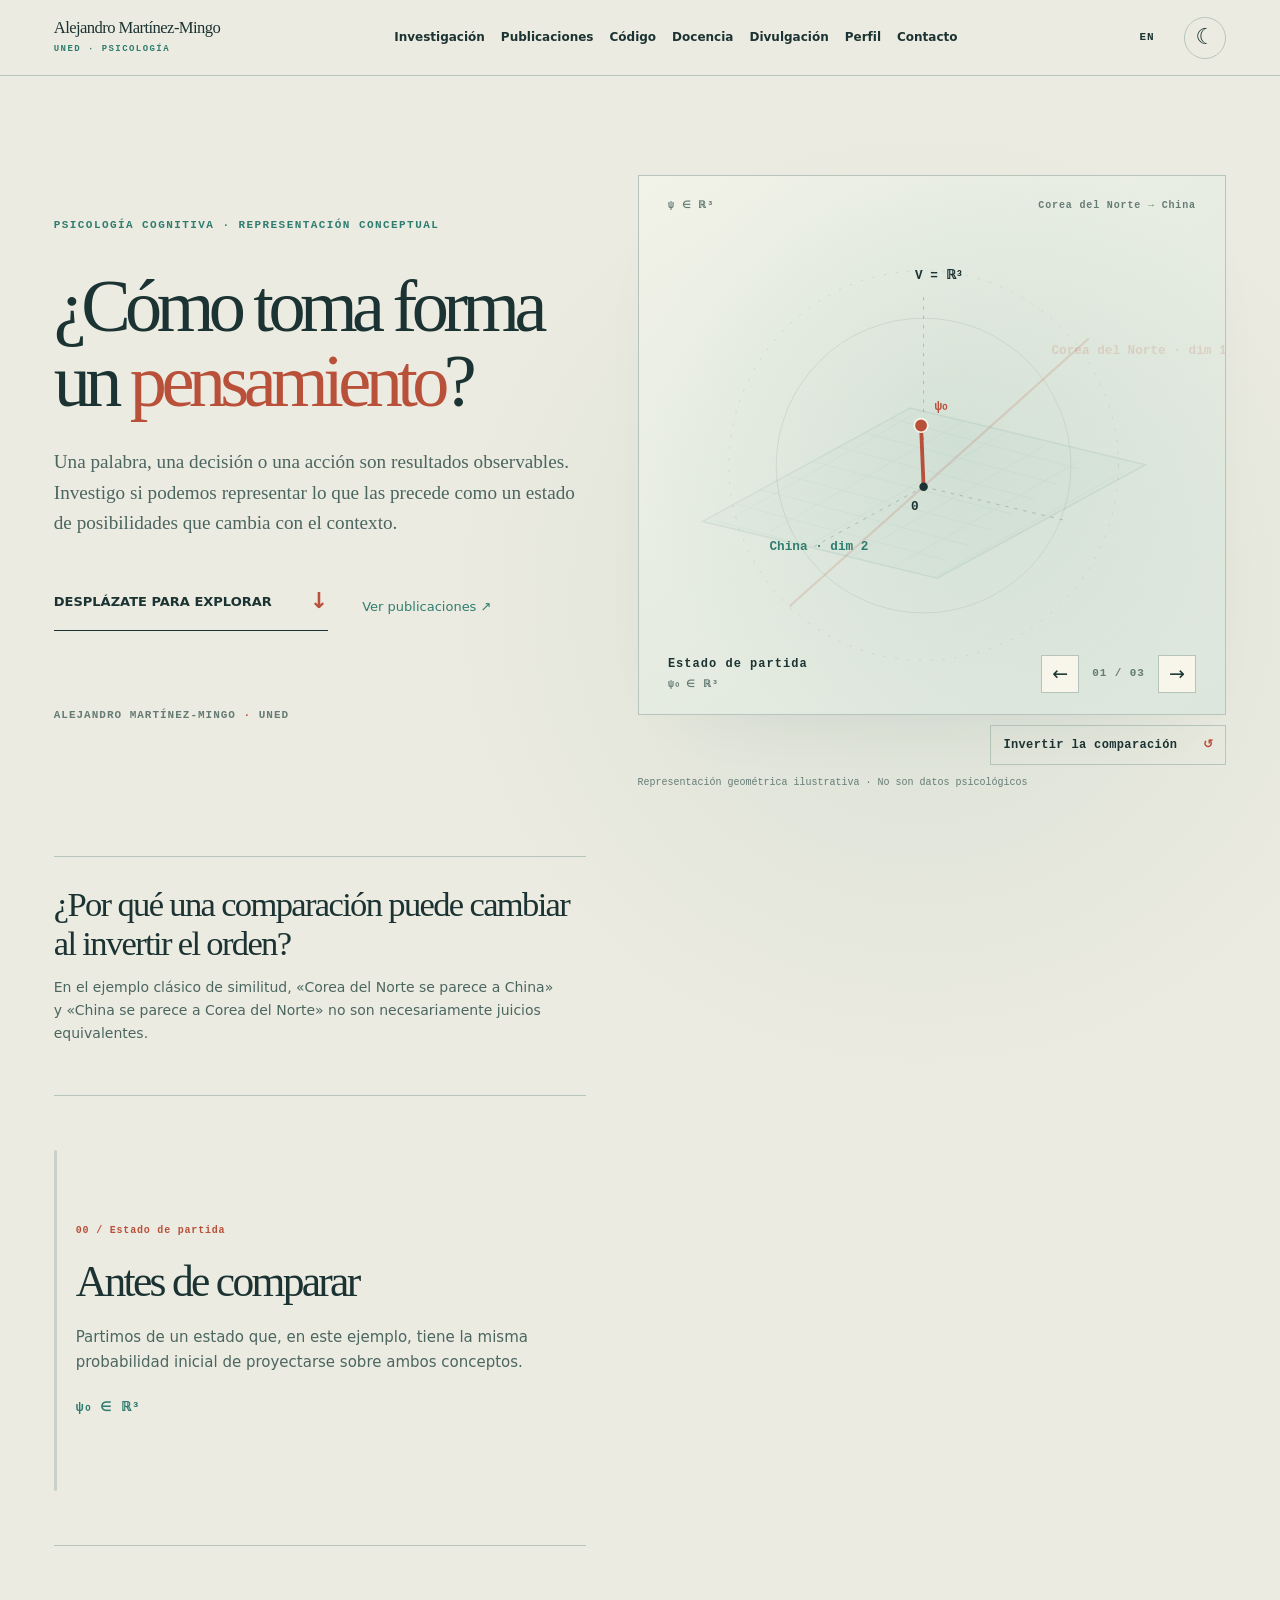
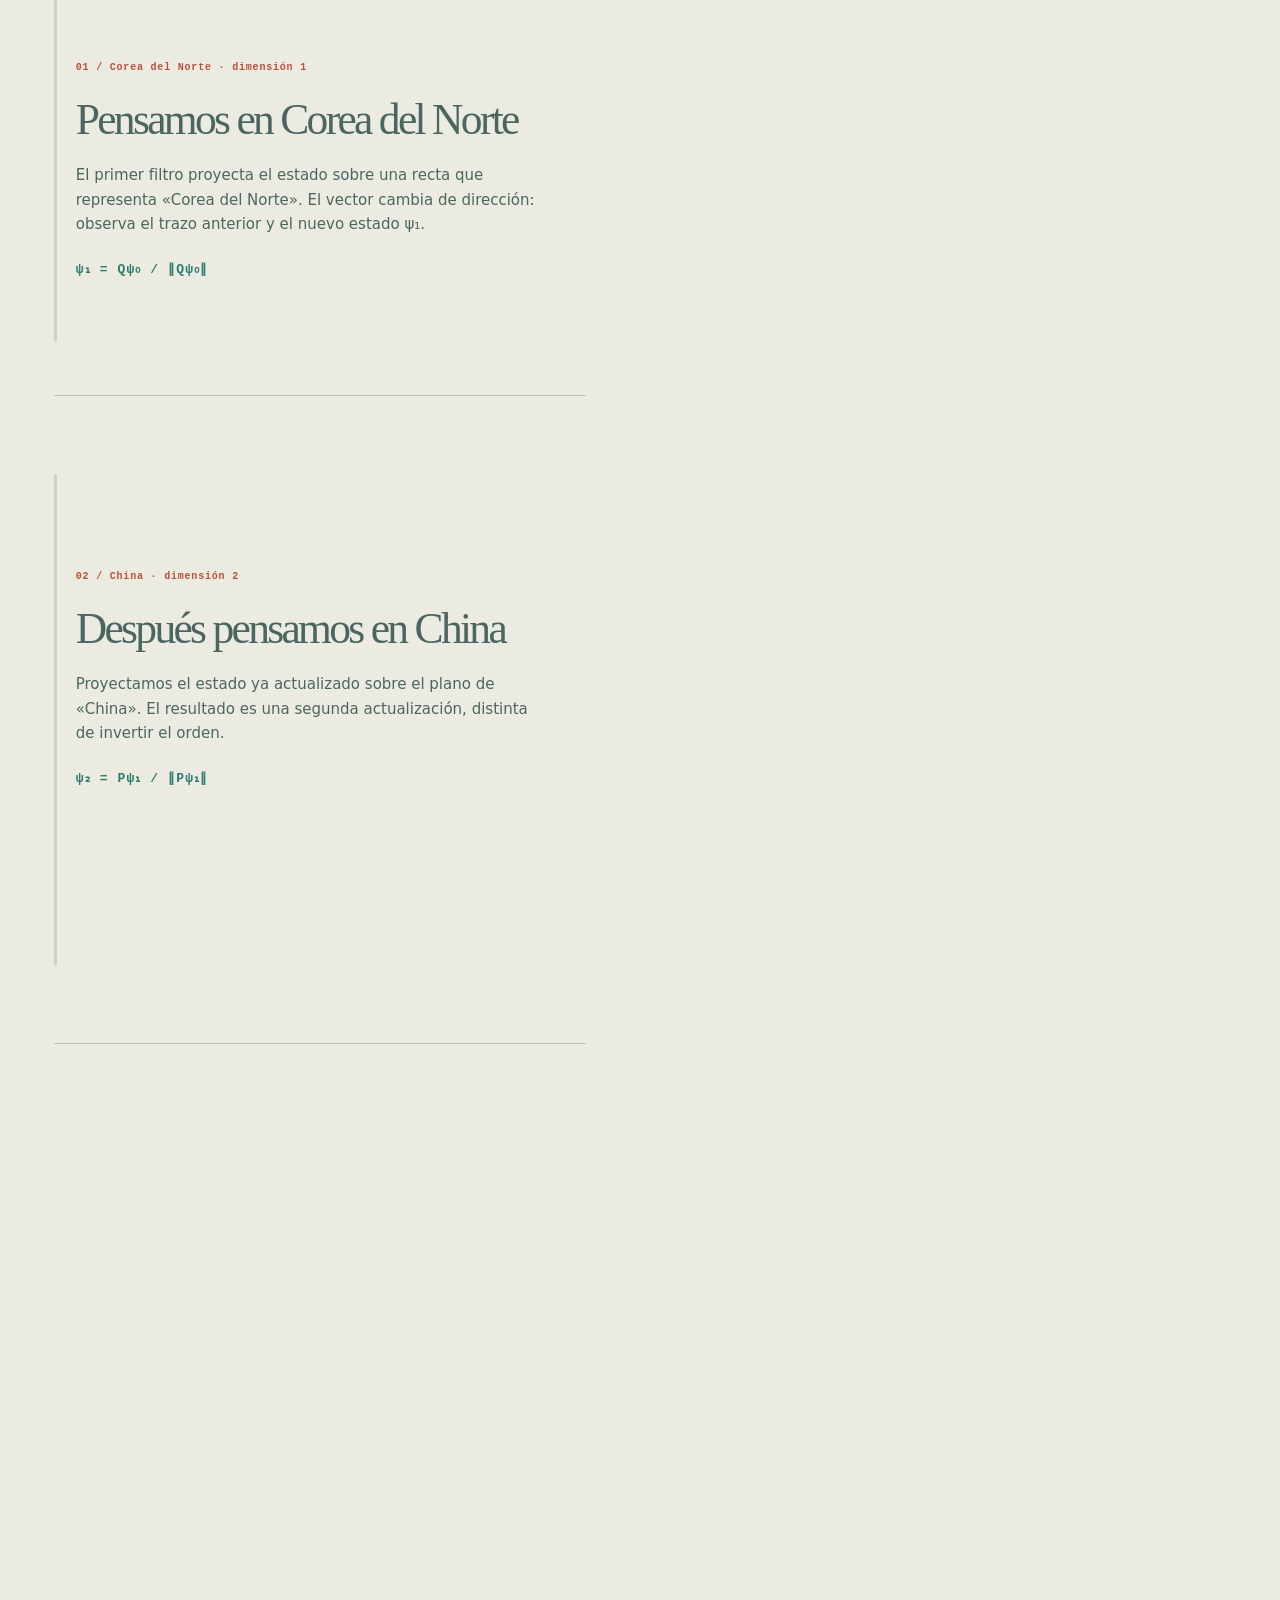
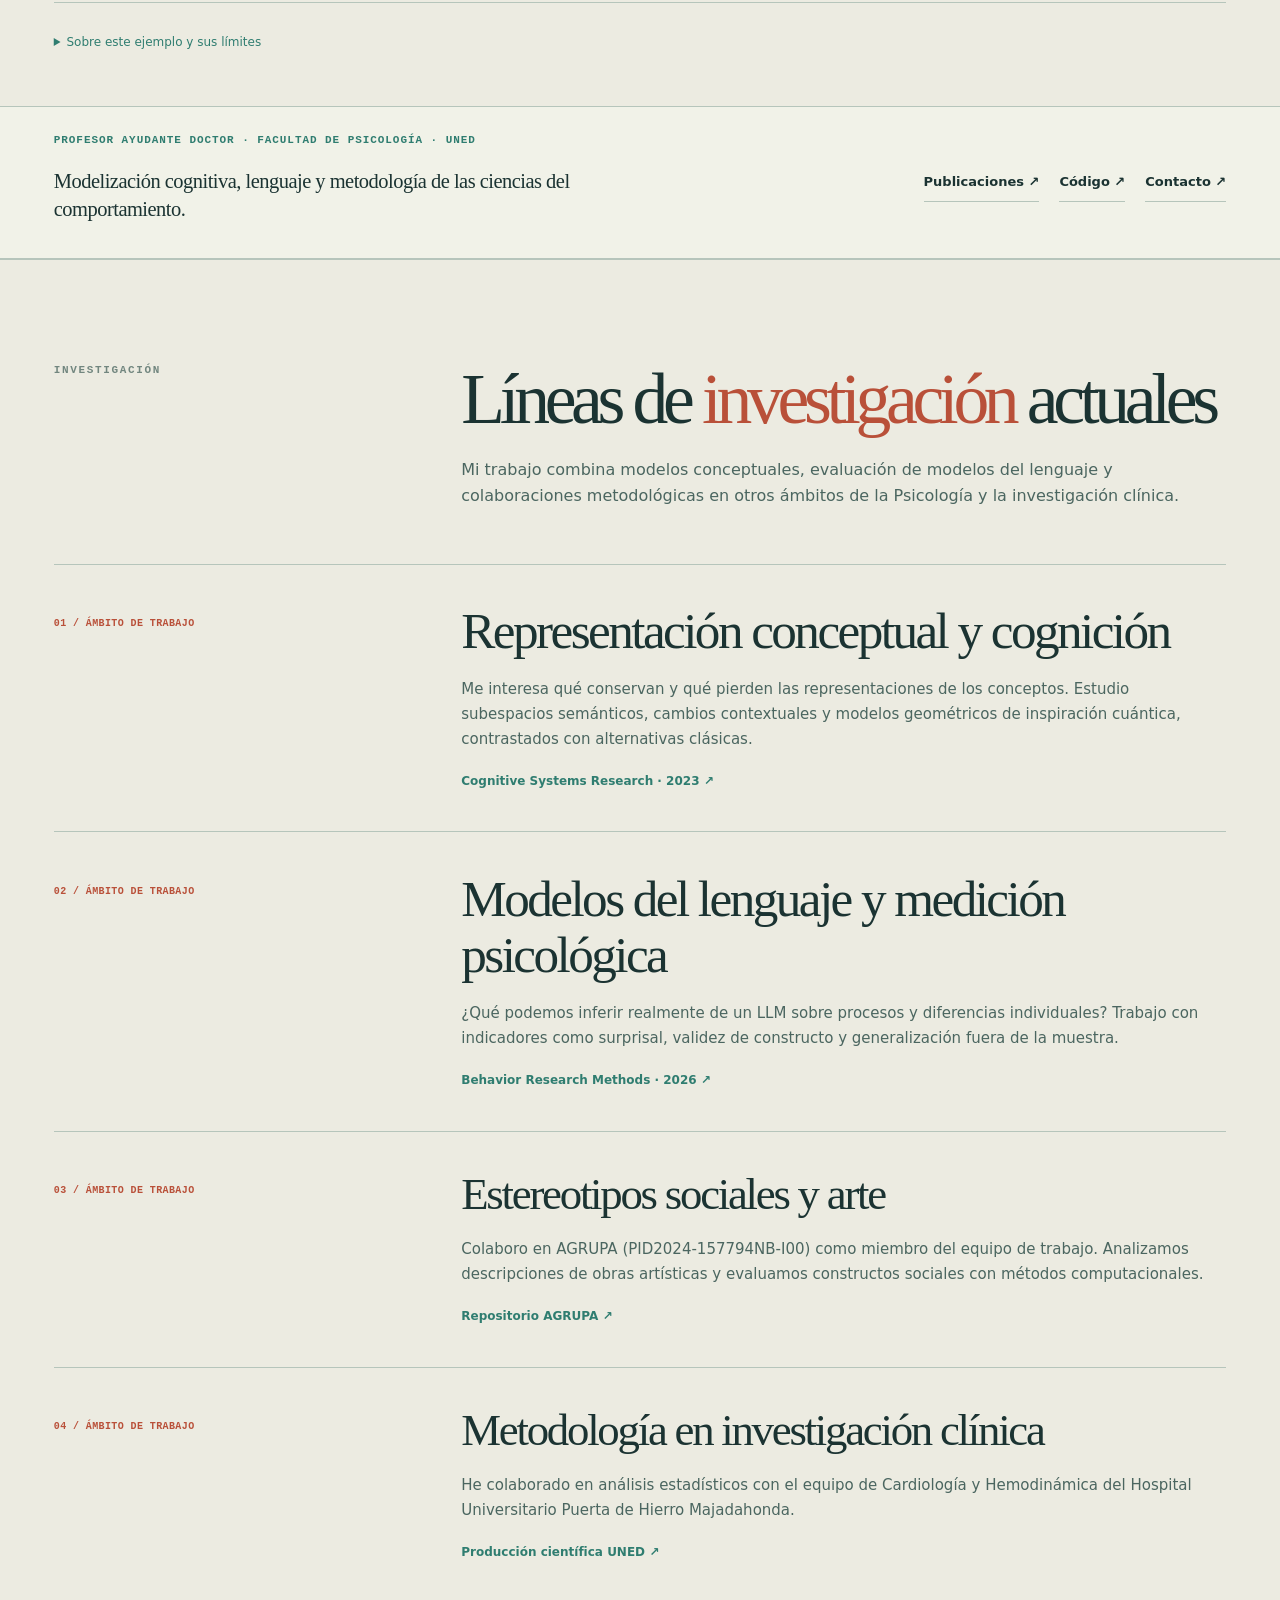
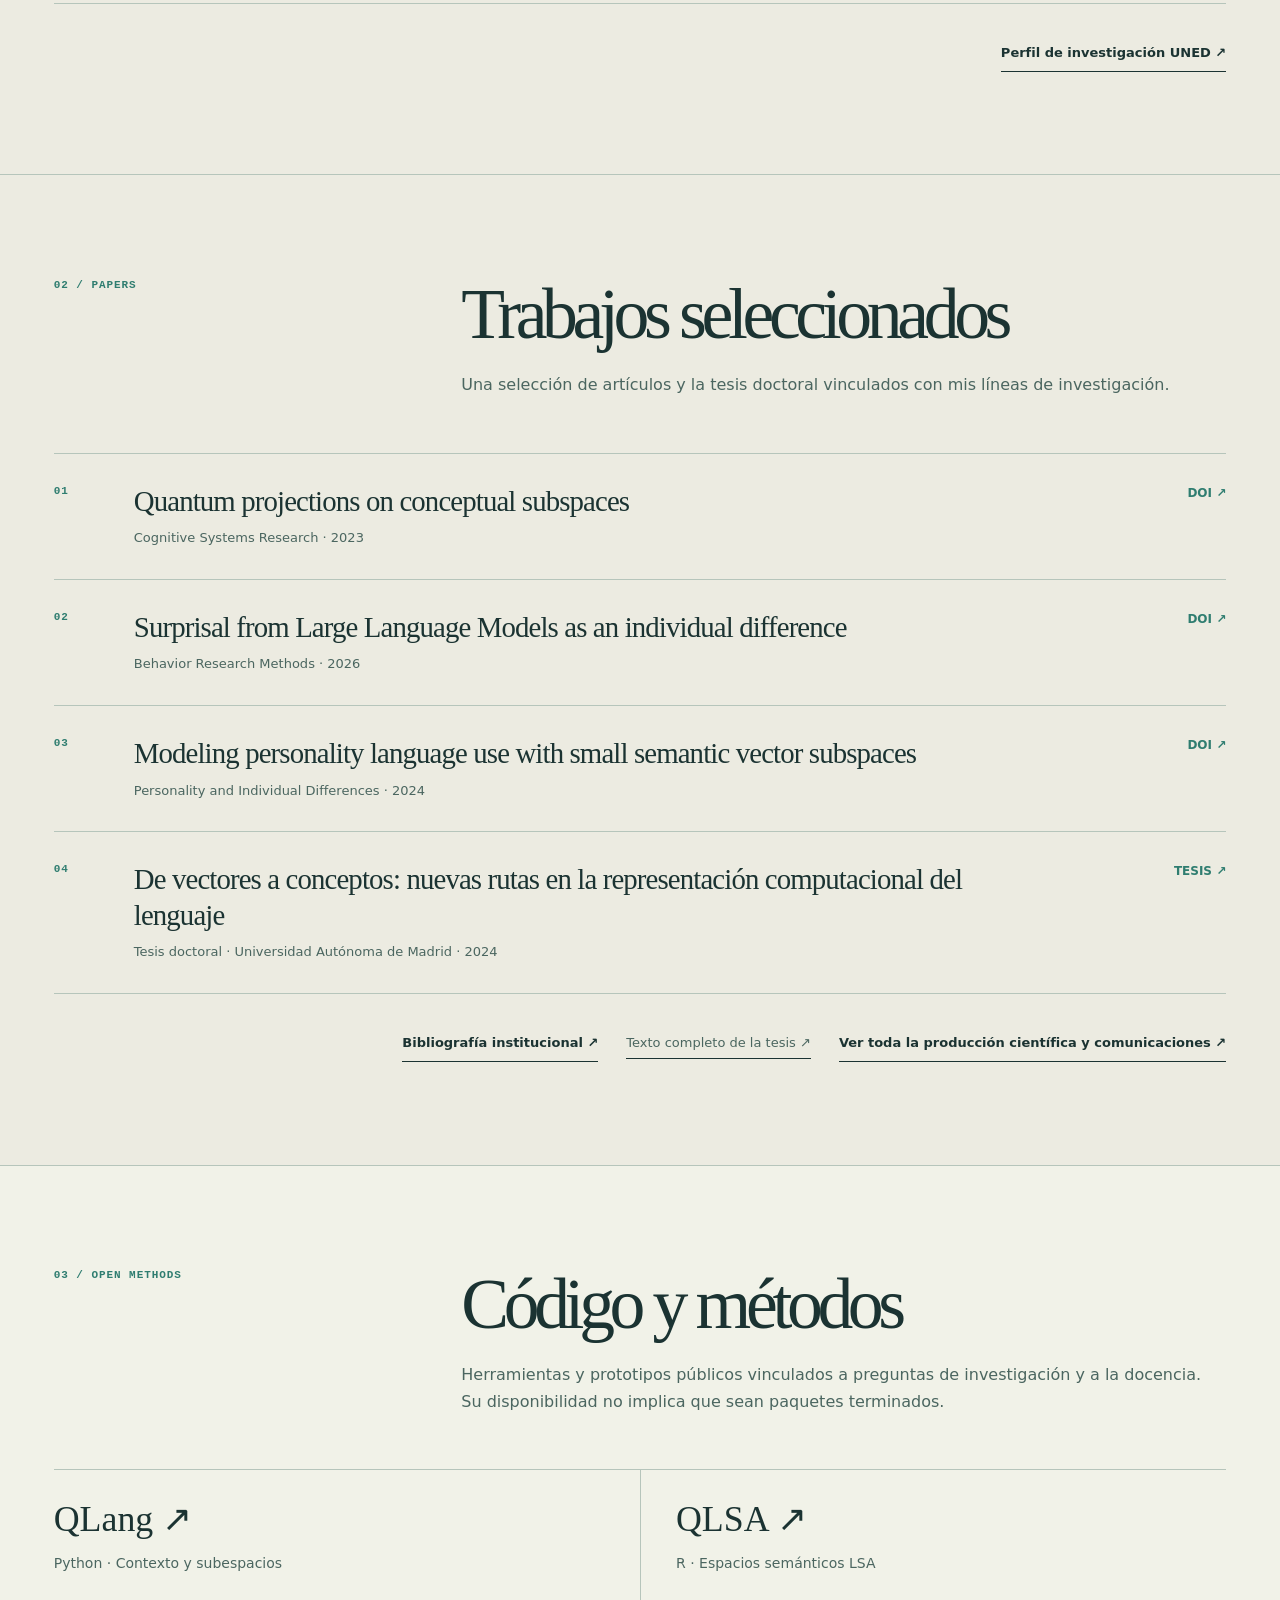
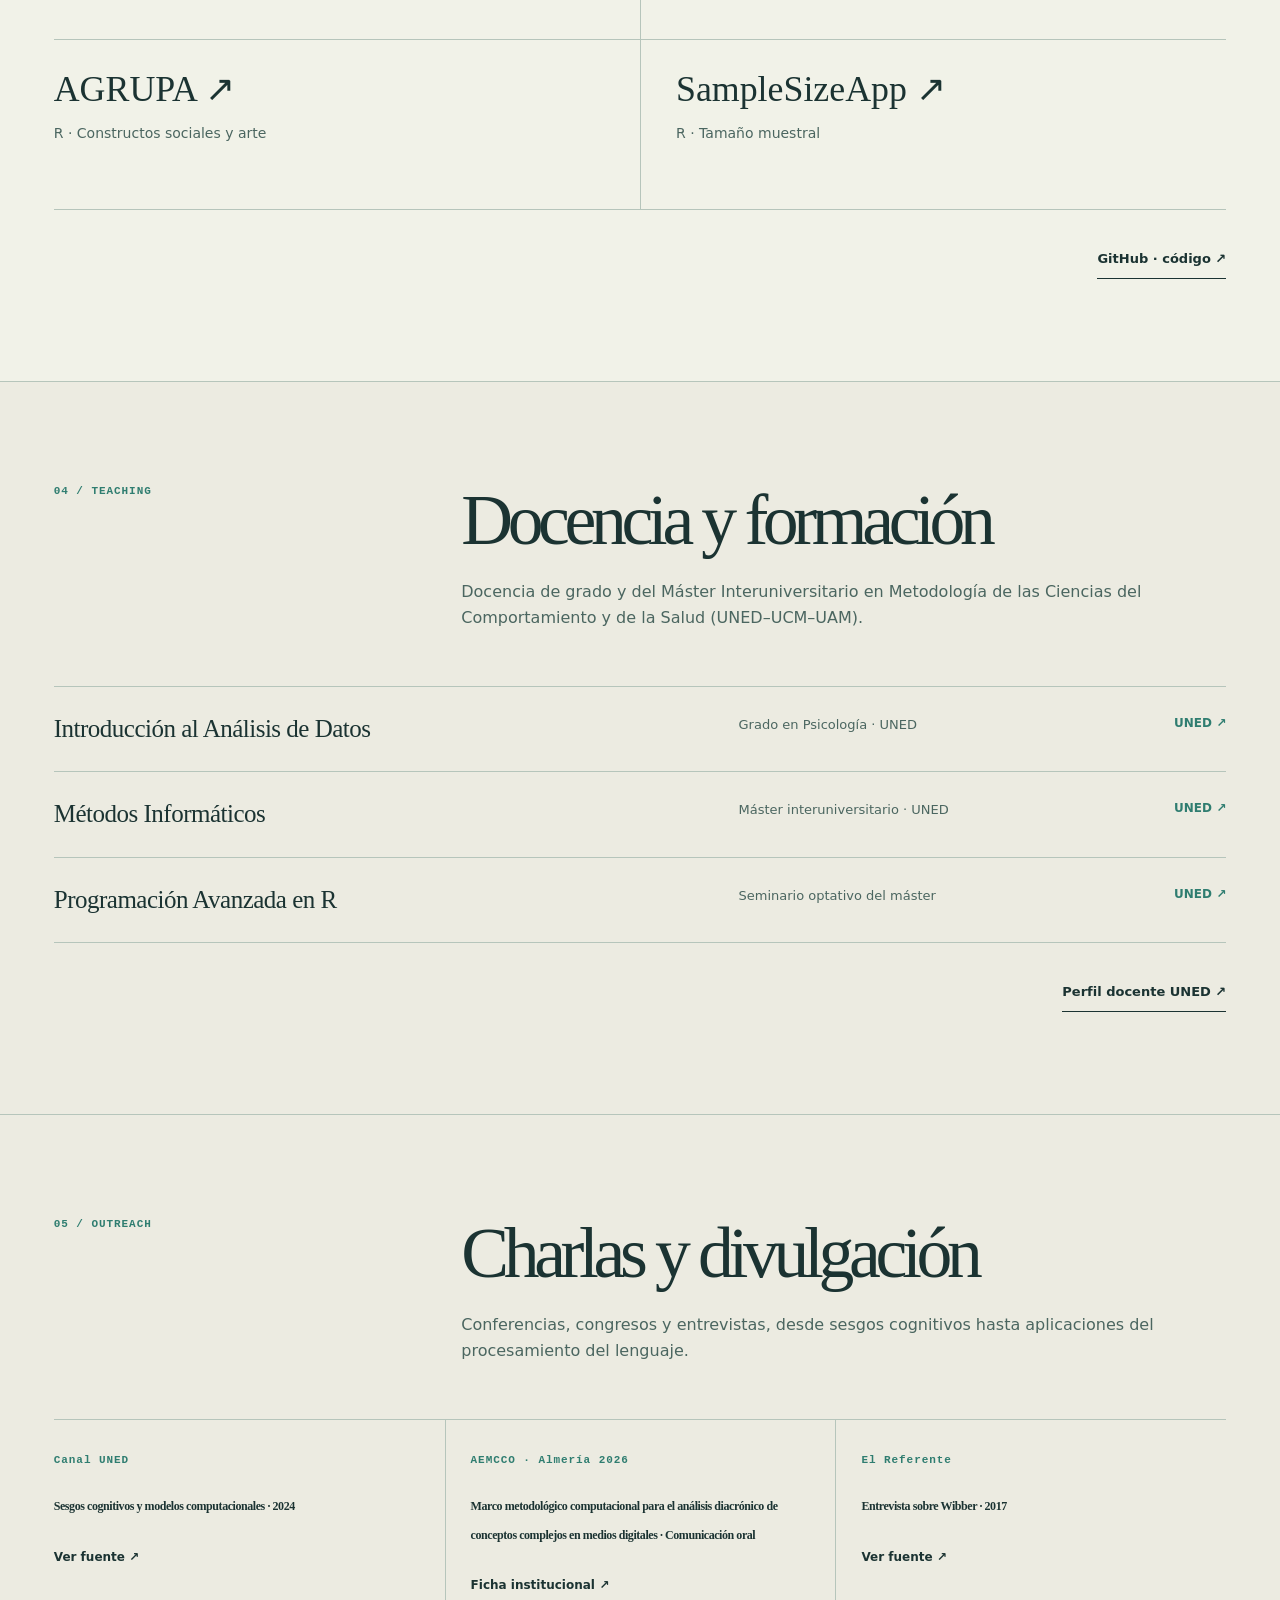
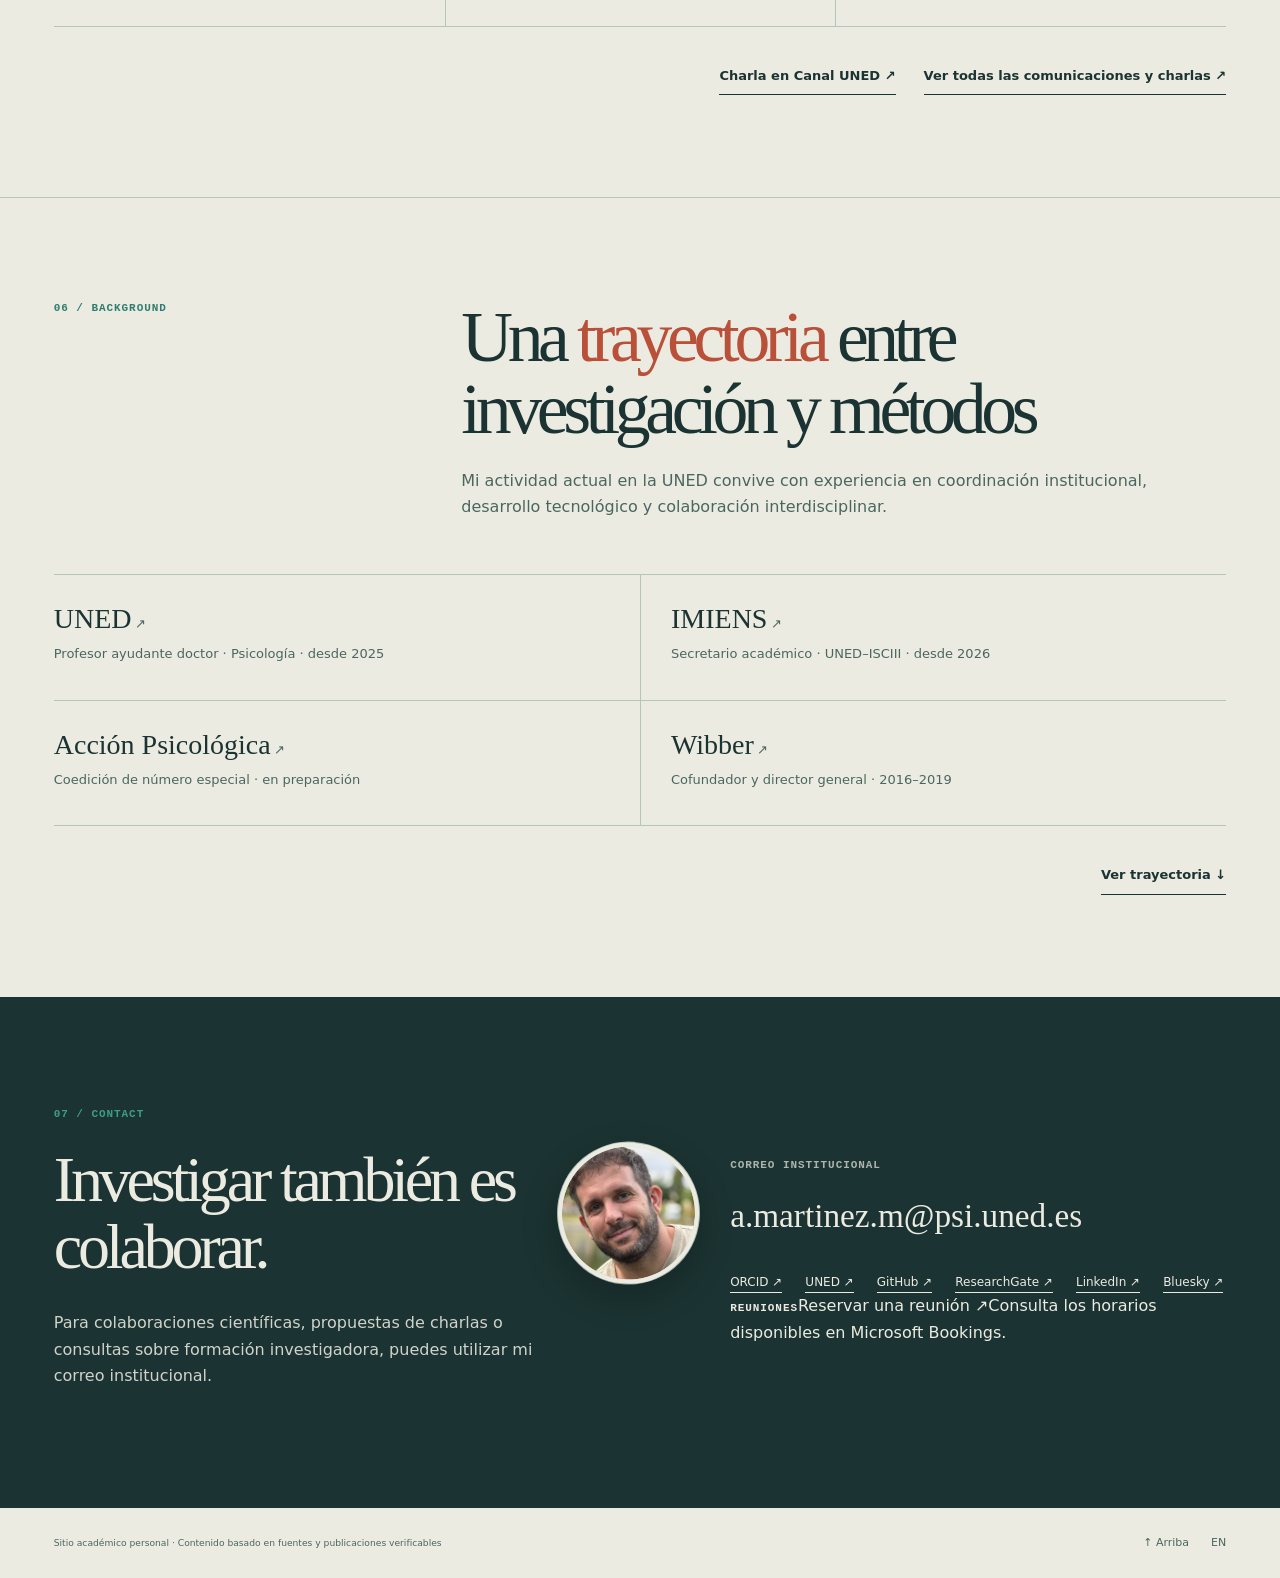
==== index.html @ 907ad49e "Add Microsoft Bookings meeting link to site contact section" ====
<!DOCTYPE html>

<html data-theme="light" lang="es"><head>
<meta charset="utf-8"/><meta content="width=device-width,initial-scale=1" name="viewport"/><meta content="light dark" name="color-scheme"/><meta content="index,follow,max-image-preview:large" name="robots"/><title>Alejandro Martínez-Mingo | Psicología cognitiva, lenguaje e IA | UNED</title><meta content="Investigación en representación conceptual, modelos del lenguaje y metodología psicológica. Publicaciones, código, docencia y divulgación de Alejandro Martínez-Mingo (UNED)." name="description"/><link href="favicon.svg" rel="icon" type="image/svg+xml"/><link href="assets/lab-v5.css?v=8" rel="stylesheet"/><script>try{let a=localStorage.getItem('academic-theme');document.documentElement.dataset.theme=a||((matchMedia('(prefers-color-scheme: dark)').matches)?'dark':'light')}catch(e){}</script><script type="application/ld+json">{"@context":"https://schema.org","@type":"ProfilePage","name":"Alejandro Martínez-Mingo | Psicología cognitiva, lenguaje e IA | UNED","mainEntity":{"@type":"Person","@id":"https://alejandrommingo.github.io/#person","name":"Alejandro Martínez-Mingo","jobTitle":"Profesor Ayudante Doctor","affiliation":{"@type":"CollegeOrUniversity","name":"Universidad Nacional de Educación a Distancia"},"sameAs":["https://orcid.org/0000-0002-5617-1453","https://portalcientifico.uned.es/investigadores/1200696/detalle","https://github.com/alejandrommingo","https://www.researchgate.net/profile/Alejandro-Martinez-Mingo","https://www.linkedin.com/in/alejandro-mart%C3%ADnez-mingo-6bb258b3/","https://bsky.app/profile/amartinezm.bsky.social"],"url":"https://alejandrommingo.github.io/","image":"https://alejandrommingo.github.io/perfil.jpeg"},"@id":"https://alejandrommingo.github.io/#profile","url":"https://alejandrommingo.github.io/","inLanguage":"es"}</script><script>window.LAB_V3={"lang":"es","stages":["Estado de partida","Corea del Norte · dimensión 1","China · dimensión 2"],"forms":["ψ₀ ∈ ℝ³","ψ₁ = Qψ₀ / ‖Qψ₀‖","ψ₂ = Pψ₁ / ‖Pψ₁‖"],"titles":["Antes de comparar","Pensamos en Corea del Norte","Después pensamos en China"],"texts":["Partimos de un estado que, en este ejemplo, tiene la misma probabilidad inicial de proyectarse sobre ambos conceptos.","El primer filtro proyecta el estado sobre una recta que representa «Corea del Norte». El vector cambia de dirección: observa el trazo anterior y el nuevo estado ψ₁.","Proyectamos el estado ya actualizado sobre el plano de «China». El resultado es una segunda actualización, distinta de invertir el orden."],"reverseStages":["Estado de partida","China · dimensión 2","Corea del Norte · dimensión 1"],"reverseForms":["ψ₀ ∈ ℝ³","ψ₁ = Pψ₀ / ‖Pψ₀‖","ψ₂ = Qψ₁ / ‖Qψ₁‖"],"reverseTitles":["Antes de comparar","Pensamos en China","Después pensamos en Corea del Norte"],"reverseTexts":["Partimos del mismo estado inicial. Ahora invertimos los términos de la comparación.","Primero consideramos «China». El estado se actualiza mediante una proyección sobre el plano de dimensión dos.","La segunda proyección selecciona la recta de «Corea del Norte». El estado final y el peso matemático de esta secuencia difieren del orden anterior."],"comparisonQP":"Corea del Norte → China","comparisonPQ":"China → Corea del Norte","buttonQP":"Invertir la comparación","buttonPQ":"Volver al primer orden","end":"Fin de la comparación"};</script><script defer="" src="assets/lab-v5.js?v=10"></script><link rel="canonical" href="https://alejandrommingo.github.io/"/><link rel="alternate" hreflang="es" href="https://alejandrommingo.github.io/"/><link rel="alternate" hreflang="en" href="https://alejandrommingo.github.io/en/"/><link rel="alternate" hreflang="x-default" href="https://alejandrommingo.github.io/"/><meta property="og:type" content="profile"/><meta property="og:site_name" content="Alejandro Martínez-Mingo"/><meta property="og:title" content="Alejandro Martínez-Mingo | Psicología cognitiva, lenguaje e IA | UNED"/><meta property="og:description" content="Investigación en representación conceptual, modelos del lenguaje y metodología psicológica. Publicaciones, código, docencia y divulgación de Alejandro Martínez-Mingo (UNED)."/><meta property="og:url" content="https://alejandrommingo.github.io/"/><meta property="og:locale" content="es_ES"/><meta property="og:image" content="https://alejandrommingo.github.io/assets/social-preview-full-geometry.png"/><meta property="og:image:secure_url" content="https://alejandrommingo.github.io/assets/social-preview-full-geometry.png"/><meta property="og:image:type" content="image/png"/><meta property="og:image:width" content="1200"/><meta property="og:image:height" content="630"/><meta property="og:image:alt" content="Alejandro Martínez-Mingo: geometría y representación conceptual"/><meta name="twitter:card" content="summary_large_image"/><meta name="twitter:title" content="Alejandro Martínez-Mingo | Psicología cognitiva, lenguaje e IA | UNED"/><meta name="twitter:description" content="Investigación en representación conceptual, modelos del lenguaje y metodología psicológica. Publicaciones, código, docencia y divulgación de Alejandro Martínez-Mingo (UNED)."/><meta name="twitter:image" content="https://alejandrommingo.github.io/assets/social-preview-full-geometry.png"/><link href="assets/phase-guide.css?v=4" rel="stylesheet"/></head>
<body><a class="skip-link" href="#research">Ir directamente al contenido</a><div aria-hidden="true" class="reading-progress"></div>
<header class="site-header"><div class="wide head-content"><a class="brand" href="#top"><span class="brand-name">Alejandro Martínez-Mingo</span><small class="mono">UNED · PSICOLOGÍA</small></a><nav aria-label="Navegación principal" class="desktop-nav"><a href="#research">Investigación</a><a href="#publications">Publicaciones</a><a href="#code">Código</a><a href="#teaching">Docencia</a><a href="#outreach">Divulgación</a><a href="#about">Perfil</a><a href="#contact">Contacto</a></nav><details class="mobile-nav"><summary aria-label="Abrir menú"><span aria-hidden="true">☰</span></summary><nav><a href="#research">Investigación</a><a href="#publications">Publicaciones</a><a href="#code">Código</a><a href="#teaching">Docencia</a><a href="#outreach">Divulgación</a><a href="#about">Perfil</a><a href="#contact">Contacto</a></nav></details><a class="lang-toggle mono" href="en/" hreflang="en">EN</a><button aria-label="Cambiar apariencia" class="theme-toggle" id="theme-switch" title="Cambiar apariencia" type="button">◐</button></div></header>
<main id="top">
<section class="experiment" id="experiment"><div class="wide">
<div class="lab-columns"><div class="lab-visual"><div class="diagram-shell"><div class="diagram-top mono"><span>ψ ∈ ℝ³</span><span id="order-indicator">Corea del Norte → China</span></div><svg aria-labelledby="svg-title svg-description" class="svg-stage" id="experiment-svg" role="img" viewbox="0 0 640 540" xmlns="http://www.w3.org/2000/svg">
<title id="svg-title">Comparación conceptual secuencial mediante subespacios incompatibles</title><desc id="svg-description">Ilustración conceptual: Corea del Norte se representa como recta y China como plano. Cada selección actualiza el estado y se puede invertir el orden.</desc>
<defs><clippath id="plane-clip"><polygon points="294,242 572,309 326,443 49,376"></polygon></clippath></defs>
<g id="drawing-core"><circle class="ring" cx="310" cy="310" r="230" stroke-dasharray="3 11"></circle><circle class="ring" cx="310" cy="310" r="174"></circle>
<g id="plane-assembly"><polygon class="plane-shape" points="294,242 572,309 326,443 49,376"></polygon><g class="lattice" clip-path="url(#plane-clip)"><path d="M64 375L310 441 M90 356L337 422 M116 338L363 404 M142 320L390 386 M168 302L416 368 M194 284L442 350 M220 266L468 332 M244 247L494 314"></path><path d="M85 371L317 239 M130 387L362 255 M175 404L407 271 M220 420L452 287 M265 435L497 303 M310 449L543 319"></path></g></g>
<path class="axis" d="M310 335 L478 375 M310 335L178 407 M310 335V105"></path>
<line class="line-subspace" id="line-subspace" x1="152" x2="505" y1="476" y2="160"></line>
<line class="initial-ghost" id="initial-ghost" x1="310" x2="335" y1="335" y2="263"></line>
<path class="state-history" d="" id="state-history"></path><circle class="previous-dot" cx="310" cy="335" id="previous-dot" r="5"></circle><line class="active-vector" id="state-arrow" x1="310" x2="335" y1="335" y2="263"></line>
<line class="drop" id="drop-line" x1="335" x2="335" y1="263" y2="263"></line>
<circle class="origin" cx="310" cy="335" r="5"></circle><circle class="endpoint" cx="335" cy="263" id="state-dot" r="8"></circle>
<circle class="proj-dot" cx="335" cy="263" id="projection-dot" opacity="0" r="6"></circle>
<circle class="impact-ring" cx="426" cy="363" id="impact-ring" r="2"></circle>

</g><g id="fragments"><path class="shard" d="M0 0L1 1" data-index="0"></path><path class="shard" d="M0 0L1 1" data-index="1"></path><path class="shard" d="M0 0L1 1" data-index="2"></path><path class="shard" d="M0 0L1 1" data-index="3"></path><path class="shard" d="M0 0L1 1" data-index="4"></path><path class="shard" d="M0 0L1 1" data-index="5"></path><path class="shard" d="M0 0L1 1" data-index="6"></path><path class="shard" d="M0 0L1 1" data-index="7"></path><path class="shard" d="M0 0L1 1" data-index="8"></path><path class="shard" d="M0 0L1 1" data-index="9"></path><path class="shard" d="M0 0L1 1" data-index="10"></path><path class="shard" d="M0 0L1 1" data-index="11"></path><path class="shard" d="M0 0L1 1" data-index="12"></path><path class="shard" d="M0 0L1 1" data-index="13"></path><path class="shard" d="M0 0L1 1" data-index="14"></path><path class="shard" d="M0 0L1 1" data-index="15"></path><path class="shard" d="M0 0L1 1" data-index="16"></path><path class="shard" d="M0 0L1 1" data-index="17"></path><path class="shard" d="M0 0L1 1" data-index="18"></path><path class="shard" d="M0 0L1 1" data-index="19"></path><path class="shard" d="M0 0L1 1" data-index="20"></path><path class="shard" d="M0 0L1 1" data-index="21"></path><path class="shard" d="M0 0L1 1" data-index="22"></path><path class="shard" d="M0 0L1 1" data-index="23"></path><path class="shard" d="M0 0L1 1" data-index="24"></path><path class="shard" d="M0 0L1 1" data-index="25"></path><path class="shard" d="M0 0L1 1" data-index="26"></path><path class="shard" d="M0 0L1 1" data-index="27"></path><path class="shard" d="M0 0L1 1" data-index="28"></path><path class="shard" d="M0 0L1 1" data-index="29"></path><path class="shard" d="M0 0L1 1" data-index="30"></path><path class="shard" d="M0 0L1 1" data-index="31"></path><path class="shard" d="M0 0L1 1" data-index="32"></path><path class="shard" d="M0 0L1 1" data-index="33"></path><path class="shard" d="M0 0L1 1" data-index="34"></path><path class="shard" d="M0 0L1 1" data-index="35"></path><path class="shard" d="M0 0L1 1" data-index="36"></path><path class="shard" d="M0 0L1 1" data-index="37"></path><path class="shard" d="M0 0L1 1" data-index="38"></path><path class="shard" d="M0 0L1 1" data-index="39"></path><path class="shard" d="M0 0L1 1" data-index="40"></path><path class="shard" d="M0 0L1 1" data-index="41"></path><path class="shard" d="M0 0L1 1" data-index="42"></path><path class="shard" d="M0 0L1 1" data-index="43"></path><path class="shard" d="M0 0L1 1" data-index="44"></path><path class="shard" d="M0 0L1 1" data-index="45"></path><path class="shard" d="M0 0L1 1" data-index="46"></path><path class="shard" d="M0 0L1 1" data-index="47"></path><path class="shard" d="M0 0L1 1" data-index="48"></path><path class="shard" d="M0 0L1 1" data-index="49"></path><path class="shard" d="M0 0L1 1" data-index="50"></path><path class="shard" d="M0 0L1 1" data-index="51"></path><path class="shard" d="M0 0L1 1" data-index="52"></path><path class="shard" d="M0 0L1 1" data-index="53"></path><path class="shard" d="M0 0L1 1" data-index="54"></path><path class="shard" d="M0 0L1 1" data-index="55"></path><path class="shard" d="M0 0L1 1" data-index="56"></path><path class="shard" d="M0 0L1 1" data-index="57"></path><path class="shard" d="M0 0L1 1" data-index="58"></path><path class="shard" d="M0 0L1 1" data-index="59"></path><path class="shard" d="M0 0L1 1" data-index="60"></path><path class="shard" d="M0 0L1 1" data-index="61"></path><path class="shard" d="M0 0L1 1" data-index="62"></path><path class="shard" d="M0 0L1 1" data-index="63"></path><path class="shard" d="M0 0L1 1" data-index="64"></path><path class="shard" d="M0 0L1 1" data-index="65"></path><path class="shard" d="M0 0L1 1" data-index="66"></path><path class="shard" d="M0 0L1 1" data-index="67"></path><path class="shard" d="M0 0L1 1" data-index="68"></path><path class="shard" d="M0 0L1 1" data-index="69"></path><path class="shard" d="M0 0L1 1" data-index="70"></path><path class="shard" d="M0 0L1 1" data-index="71"></path><path class="shard" d="M0 0L1 1" data-index="72"></path><path class="shard" d="M0 0L1 1" data-index="73"></path><path class="shard" d="M0 0L1 1" data-index="74"></path><path class="shard" d="M0 0L1 1" data-index="75"></path><path class="shard" d="M0 0L1 1" data-index="76"></path><path class="shard" d="M0 0L1 1" data-index="77"></path><path class="shard" d="M0 0L1 1" data-index="78"></path><path class="shard" d="M0 0L1 1" data-index="79"></path><path class="shard" d="M0 0L1 1" data-index="80"></path><path class="shard" d="M0 0L1 1" data-index="81"></path><path class="shard" d="M0 0L1 1" data-index="82"></path><path class="shard" d="M0 0L1 1" data-index="83"></path><path class="shard" d="M0 0L1 1" data-index="84"></path><path class="shard" d="M0 0L1 1" data-index="85"></path><path class="shard" d="M0 0L1 1" data-index="86"></path><path class="shard" d="M0 0L1 1" data-index="87"></path><path class="shard" d="M0 0L1 1" data-index="88"></path><path class="shard" d="M0 0L1 1" data-index="89"></path><path class="shard" d="M0 0L1 1" data-index="90"></path><path class="shard" d="M0 0L1 1" data-index="91"></path><path class="shard" d="M0 0L1 1" data-index="92"></path><path class="shard" d="M0 0L1 1" data-index="93"></path><path class="shard" d="M0 0L1 1" data-index="94"></path><path class="shard" d="M0 0L1 1" data-index="95"></path><path class="shard" d="M0 0L1 1" data-index="96"></path><path class="shard" d="M0 0L1 1" data-index="97"></path><path class="shard" d="M0 0L1 1" data-index="98"></path><path class="shard" d="M0 0L1 1" data-index="99"></path><path class="shard" d="M0 0L1 1" data-index="100"></path><path class="shard" d="M0 0L1 1" data-index="101"></path><path class="shard" d="M0 0L1 1" data-index="102"></path><path class="shard" d="M0 0L1 1" data-index="103"></path><path class="shard" d="M0 0L1 1" data-index="104"></path><path class="shard" d="M0 0L1 1" data-index="105"></path><path class="shard" d="M0 0L1 1" data-index="106"></path><path class="shard" d="M0 0L1 1" data-index="107"></path><path class="shard" d="M0 0L1 1" data-index="108"></path><path class="shard" d="M0 0L1 1" data-index="109"></path><path class="shard" d="M0 0L1 1" data-index="110"></path><path class="shard" d="M0 0L1 1" data-index="111"></path><path class="shard" d="M0 0L1 1" data-index="112"></path><path class="shard" d="M0 0L1 1" data-index="113"></path><path class="shard" d="M0 0L1 1" data-index="114"></path><path class="shard" d="M0 0L1 1" data-index="115"></path><path class="shard" d="M0 0L1 1" data-index="116"></path><path class="shard" d="M0 0L1 1" data-index="117"></path><path class="shard" d="M0 0L1 1" data-index="118"></path><path class="shard" d="M0 0L1 1" data-index="119"></path><path class="shard" d="M0 0L1 1" data-index="120"></path><path class="shard" d="M0 0L1 1" data-index="121"></path><path class="shard" d="M0 0L1 1" data-index="122"></path><path class="shard" d="M0 0L1 1" data-index="123"></path><path class="shard" d="M0 0L1 1" data-index="124"></path><path class="shard" d="M0 0L1 1" data-index="125"></path><path class="shard" d="M0 0L1 1" data-index="126"></path><path class="shard" d="M0 0L1 1" data-index="127"></path><path class="shard" d="M0 0L1 1" data-index="128"></path><path class="shard" d="M0 0L1 1" data-index="129"></path><path class="shard" d="M0 0L1 1" data-index="130"></path><path class="shard" d="M0 0L1 1" data-index="131"></path><path class="shard" d="M0 0L1 1" data-index="132"></path><path class="shard" d="M0 0L1 1" data-index="133"></path><path class="shard" d="M0 0L1 1" data-index="134"></path><path class="shard" d="M0 0L1 1" data-index="135"></path><path class="shard" d="M0 0L1 1" data-index="136"></path><path class="shard" d="M0 0L1 1" data-index="137"></path><path class="shard" d="M0 0L1 1" data-index="138"></path><path class="shard" d="M0 0L1 1" data-index="139"></path><path class="shard" d="M0 0L1 1" data-index="140"></path><path class="shard" d="M0 0L1 1" data-index="141"></path><path class="shard" d="M0 0L1 1" data-index="142"></path><path class="shard" d="M0 0L1 1" data-index="143"></path><path class="shard" d="M0 0L1 1" data-index="144"></path><path class="shard" d="M0 0L1 1" data-index="145"></path><path class="shard" d="M0 0L1 1" data-index="146"></path><path class="shard" d="M0 0L1 1" data-index="147"></path><path class="shard" d="M0 0L1 1" data-index="148"></path><path class="shard" d="M0 0L1 1" data-index="149"></path><path class="shard" d="M0 0L1 1" data-index="150"></path><path class="shard" d="M0 0L1 1" data-index="151"></path><path class="shard" d="M0 0L1 1" data-index="152"></path><path class="shard" d="M0 0L1 1" data-index="153"></path><path class="shard" d="M0 0L1 1" data-index="154"></path><path class="shard" d="M0 0L1 1" data-index="155"></path><path class="shard" d="M0 0L1 1" data-index="156"></path><path class="shard" d="M0 0L1 1" data-index="157"></path><path class="shard" d="M0 0L1 1" data-index="158"></path><path class="shard" d="M0 0L1 1" data-index="159"></path></g>
<g id="math-labels"><text class="plane-label" x="128" y="410">China · dim 2</text><text class="accent-label" id="line-label" opacity="0" x="461" y="178">Corea del Norte · dim 1</text><text class="accent-label" id="state-label" x="355" y="250">ψ₀</text><text font-size="13" x="295" y="363">0</text><text x="300" y="90">V = ℝ³</text></g><g id="shatter-layer" aria-hidden="true"></g></svg><div class="diagram-annotations"><div><strong class="mono" id="stage-name">Estado inicial</strong><small class="mono" id="stage-formula">ψ₀ = (0.60, 0.48, 0.64)</small></div><div class="diagram-controls"><button id="prev-stage" title="Anterior" type="button">←</button><span class="mono" id="stage-count">01 / 03</span><button id="next-stage" title="Siguiente" type="button">→</button></div></div></div><button class="order-toggle" id="order-toggle" type="button">Invertir la comparación<span aria-hidden="true"> ↺</span></button><div class="model-disclaimer">Representación geométrica ilustrativa · No son datos psicológicos</div></div>
<div class="lab-story"><div class="hero-copy"><span class="mono eyebrow">PSICOLOGÍA COGNITIVA · REPRESENTACIÓN CONCEPTUAL</span><h1>¿Cómo toma forma un <span class="accent-word">pensamiento</span>?</h1><p class="lede">Una palabra, una decisión o una acción son resultados observables. Investigo si podemos representar lo que las precede como un estado de posibilidades que cambia con el contexto.</p><div class="hero-actions"><a class="underline-link" href="#stage-1">DESPLÁZATE PARA EXPLORAR<span aria-hidden="true">↓</span></a><a class="understated-link" href="#publications">Ver publicaciones ↗</a></div><div class="hero-byline">ALEJANDRO MARTÍNEZ-MINGO <span>·</span> UNED</div></div><div class="comparison-intro"><h2>¿Por qué una comparación puede cambiar al invertir el orden?</h2><p>En el ejemplo clásico de similitud, «Corea del Norte se parece a China» y «China se parece a Corea del Norte» no son necesariamente juicios equivalentes.</p></div><div class="stages"><article class="stage-card" data-step="0" id="stage-0" tabindex="-1"><div class="mono stage-index">00 / Estado de partida</div><h3>Antes de comparar</h3><p>Partimos de un estado que, en este ejemplo, tiene la misma probabilidad inicial de proyectarse sobre ambos conceptos.</p><span class="stage-formula mono">ψ₀ ∈ ℝ³</span></article><article class="stage-card" data-step="1" id="stage-1" tabindex="-1"><div class="mono stage-index">01 / Corea del Norte · dimensión 1</div><h3>Pensamos en Corea del Norte</h3><p>El primer filtro proyecta el estado sobre una recta que representa «Corea del Norte». El vector cambia de dirección: observa el trazo anterior y el nuevo estado ψ₁.</p><span class="stage-formula mono">ψ₁ = Qψ₀ / ‖Qψ₀‖</span></article><article class="stage-card" data-step="2" id="stage-2" tabindex="-1"><div class="mono stage-index">02 / China · dimensión 2</div><h3>Después pensamos en China</h3><p>Proyectamos el estado ya actualizado sobre el plano de «China». El resultado es una segunda actualización, distinta de invertir el orden.</p><span class="stage-formula mono">ψ₂ = Pψ₁ / ‖Pψ₁‖</span></article><div class="break-runway" id="break-runway" aria-hidden="true"></div></div></div></div>
<details class="references-note"><summary>Sobre este ejemplo y sus límites</summary><p>Este ejemplo retoma la asimetría de similitud estudiada por Tversky (1977) y el modelo de proyecciones de Pothos, Busemeyer y Trueblood (2013). Una recta representa Corea del Norte y un plano representa China. La geometría y los valores son ilustrativos, no ajustes a datos individuales. Cada proyección selecciona un resultado y actualiza el estado.</p><a href="https://doi.org/10.1037/0033-295X.84.4.327" rel="noopener noreferrer" target="_blank">Tversky (1977) ↗</a><a href="https://doi.org/10.1037/a0033142" rel="noopener noreferrer" target="_blank">Pothos, Busemeyer &amp; Trueblood (2013) ↗</a></details></div></section>
<div class="identity-band"><div class="wide"><div class="mono identity-kicker">PROFESOR AYUDANTE DOCTOR · FACULTAD DE PSICOLOGÍA · UNED</div><div class="identity-grid"><p>Modelización cognitiva, lenguaje y metodología de las ciencias del comportamiento.</p><div class="jump-links"><a href="#publications">Publicaciones ↗</a><a href="#code">Código ↗</a><a href="#contact">Contacto ↗</a></div></div></div></div>
<section class="body-section research-section wide" id="research"><div class="sect-head"><span class="mono sect-n">INVESTIGACIÓN</span><h2>Líneas de <span class="accent-word">investigación</span> actuales</h2><p class="sect-intro">Mi trabajo combina modelos conceptuales, evaluación de modelos del lenguaje y colaboraciones metodológicas en otros ámbitos de la Psicología y la investigación clínica.</p></div><div class="research-list"><article class="research-entry" data-area="0"><div class="research-meta mono">01 / ÁMBITO DE TRABAJO</div><div><h3>Representación conceptual y cognición</h3><p>Me interesa qué conservan y qué pierden las representaciones de los conceptos. Estudio subespacios semánticos, cambios contextuales y modelos geométricos de inspiración cuántica, contrastados con alternativas clásicas.</p><a class="inline-source" href="https://doi.org/10.1016/j.cogsys.2023.101154" rel="noopener noreferrer" target="_blank">Cognitive Systems Research · 2023<span aria-hidden="true"> ↗</span></a></div></article><article class="research-entry" data-area="1"><div class="research-meta mono">02 / ÁMBITO DE TRABAJO</div><div><h3>Modelos del lenguaje y medición psicológica</h3><p>¿Qué podemos inferir realmente de un LLM sobre procesos y diferencias individuales? Trabajo con indicadores como surprisal, validez de constructo y generalización fuera de la muestra.</p><a class="inline-source" href="https://doi.org/10.3758/s13428-026-03117-7" rel="noopener noreferrer" target="_blank">Behavior Research Methods · 2026<span aria-hidden="true"> ↗</span></a></div></article><article class="research-entry" data-area="2"><div class="research-meta mono">03 / ÁMBITO DE TRABAJO</div><div><h3>Estereotipos sociales y arte</h3><p>Colaboro en AGRUPA (PID2024-157794NB-I00) como miembro del equipo de trabajo. Analizamos descripciones de obras artísticas y evaluamos constructos sociales con métodos computacionales.</p><a class="inline-source" href="https://github.com/alejandrommingo/AGRUPA" rel="noopener noreferrer" target="_blank">Repositorio AGRUPA<span aria-hidden="true"> ↗</span></a></div></article><article class="research-entry" data-area="3"><div class="research-meta mono">04 / ÁMBITO DE TRABAJO</div><div><h3>Metodología en investigación clínica</h3><p>He colaborado en análisis estadísticos con el equipo de Cardiología y Hemodinámica del Hospital Universitario Puerta de Hierro Majadahonda.</p><a class="inline-source" href="https://portalcientifico.uned.es/investigadores/1200696/publicaciones" rel="noopener noreferrer" target="_blank">Producción científica UNED<span aria-hidden="true"> ↗</span></a></div></article></div><div class="section-tail"><a class="" href="https://portalcientifico.uned.es/investigadores/1200696/detalle" rel="noopener noreferrer" target="_blank">Perfil de investigación UNED ↗</a></div></section>
<section class="body-section wide publications-section" id="publications"><div class="sect-head"><span class="mono sect-n">02 / PAPERS</span><h2>Trabajos seleccionados</h2><p class="sect-intro">Una selección de artículos y la tesis doctoral vinculados con mis líneas de investigación.</p></div><ol class="pub-list"><li class="pub-entry"><span class="mono pub-no">01</span><div><h3><a href="https://doi.org/10.1016/j.cogsys.2023.101154" target="_blank" rel="noopener noreferrer">Quantum projections on conceptual subspaces</a></h3><p>Cognitive Systems Research · 2023</p></div><a class="pub-doi" href="https://doi.org/10.1016/j.cogsys.2023.101154" rel="noopener noreferrer" target="_blank">DOI<span aria-hidden="true"> ↗</span></a></li><li class="pub-entry"><span class="mono pub-no">02</span><div><h3><a href="https://doi.org/10.3758/s13428-026-03117-7" target="_blank" rel="noopener noreferrer">Surprisal from Large Language Models as an individual difference</a></h3><p>Behavior Research Methods · 2026</p></div><a class="pub-doi" href="https://doi.org/10.3758/s13428-026-03117-7" rel="noopener noreferrer" target="_blank">DOI<span aria-hidden="true"> ↗</span></a></li><li class="pub-entry"><span class="mono pub-no">03</span><div><h3><a href="https://doi.org/10.1016/j.paid.2023.112514" target="_blank" rel="noopener noreferrer">Modeling personality language use with small semantic vector subspaces</a></h3><p>Personality and Individual Differences · 2024</p></div><a class="pub-doi" href="https://doi.org/10.1016/j.paid.2023.112514" rel="noopener noreferrer" target="_blank">DOI<span aria-hidden="true"> ↗</span></a></li><li class="pub-entry"><span class="mono pub-no">04</span><div><h3><a href="https://dialnet.unirioja.es/servlet/tesis?codigo=329016" target="_blank" rel="noopener noreferrer">De vectores a conceptos: nuevas rutas en la representación computacional del lenguaje</a></h3><p>Tesis doctoral · Universidad Autónoma de Madrid · 2024</p></div><a class="pub-doi" href="https://dialnet.unirioja.es/servlet/tesis?codigo=329016" rel="noopener noreferrer" target="_blank">TESIS<span aria-hidden="true"> ↗</span></a></li></ol><div class="section-tail"><a class="" href="https://portalcientifico.uned.es/investigadores/1200696/publicaciones" rel="noopener noreferrer" target="_blank">Bibliografía institucional ↗</a> <span class="thesis-link"><a href="https://repositorio.uam.es/bitstreams/eda53f6e-414b-4671-93dd-dcb6bda9d15c/download" rel="noopener noreferrer" target="_blank">Texto completo de la tesis <span aria-hidden="true">↗</span></a></span> <a class="research-index-link" href="publicaciones/">Ver toda la producción científica y comunicaciones ↗</a></div></section>
<section class="body-section wide code-section" id="code"><div class="sect-head"><span class="mono sect-n">03 / OPEN METHODS</span><h2>Código y métodos</h2><p class="sect-intro">Herramientas y prototipos públicos vinculados a preguntas de investigación y a la docencia. Su disponibilidad no implica que sean paquetes terminados.</p></div><div class="tool-grid"><article class="tool-entry"><span class="tool-name"><a class="" href="https://github.com/alejandrommingo/QLang" rel="noopener noreferrer" target="_blank">QLang<span aria-hidden="true"> ↗</span></a></span><span class="tool-desc">Python · Contexto y subespacios</span></article><article class="tool-entry"><span class="tool-name"><a class="" href="https://github.com/alejandrommingo/QLSA" rel="noopener noreferrer" target="_blank">QLSA<span aria-hidden="true"> ↗</span></a></span><span class="tool-desc">R · Espacios semánticos LSA</span></article><article class="tool-entry"><span class="tool-name"><a class="" href="https://github.com/alejandrommingo/AGRUPA" rel="noopener noreferrer" target="_blank">AGRUPA<span aria-hidden="true"> ↗</span></a></span><span class="tool-desc">R · Constructos sociales y arte</span></article><article class="tool-entry"><span class="tool-name"><a class="" href="https://github.com/alejandrommingo/SampleSizeApp" rel="noopener noreferrer" target="_blank">SampleSizeApp<span aria-hidden="true"> ↗</span></a></span><span class="tool-desc">R · Tamaño muestral</span></article></div><div class="section-tail"><a class="" href="https://github.com/alejandrommingo" rel="noopener noreferrer" target="_blank">GitHub · código ↗</a></div></section>
<section class="body-section wide" id="teaching"><div class="sect-head"><span class="mono sect-n">04 / TEACHING</span><h2>Docencia y formación</h2><p class="sect-intro">Docencia de grado y del Máster Interuniversitario en Metodología de las Ciencias del Comportamiento y de la Salud (UNED–UCM–UAM).</p></div><ul class="teaching-list"><li class="list-entry"><span>Introducción al Análisis de Datos</span><small>Grado en Psicología · UNED</small><a class="" href="https://www.uned.es/universidad/inicio/estudios/grados/grado-en-psicologia/asignaturas.html?codAsignatura=62011037&amp;codTitulacion=6201&amp;idContenido=1" rel="noopener noreferrer" target="_blank">UNED<span aria-hidden="true"> ↗</span></a></li><li class="list-entry"><span>Métodos Informáticos</span><small>Máster interuniversitario · UNED</small><a class="" href="https://www.uned.es/universidad/inicio/estudios/masteres/master-interuniversitario-en-metodologia-de-las-ciencias-del-comportamiento-y-de-la-salud-uned-ucm-y-uam/asignaturas.html?codAsignatura=22201096&amp;codTitulacion=220101&amp;idContenido=1" rel="noopener noreferrer" target="_blank">UNED<span aria-hidden="true"> ↗</span></a></li><li class="list-entry"><span>Programación Avanzada en R</span><small>Seminario optativo del máster</small><a class="" href="https://www.uned.es/universidad/inicio/estudios/masteres/master-interuniversitario-en-metodologia-de-las-ciencias-del-comportamiento-y-de-la-salud-uned-ucm-y-uam/asignaturas.html?codAsignatura=22011085&amp;codTitulacion=220101&amp;idContenido=1" rel="noopener noreferrer" target="_blank">UNED<span aria-hidden="true"> ↗</span></a></li></ul><div class="section-tail"><a class="" href="https://www.uned.es/universidad/docentes/psicologia/alejandro-martinez-mingo.html" rel="noopener noreferrer" target="_blank">Perfil docente UNED ↗</a></div></section>
<section class="body-section wide" id="outreach"><div class="sect-head"><span class="mono sect-n">05 / OUTREACH</span><h2>Charlas y divulgación</h2><p class="sect-intro">Conferencias, congresos y entrevistas, desde sesgos cognitivos hasta aplicaciones del procesamiento del lenguaje.</p></div><div class="outreach-list"><article class="out-item"><span class="mono">Canal UNED</span><p><a href="https://canal.uned.es/video/672c6c0b83ed451c5a075e76" target="_blank" rel="noopener noreferrer">Sesgos cognitivos y modelos computacionales · 2024</a></p><a class="" href="https://canal.uned.es/video/672c6c0b83ed451c5a075e76" rel="noopener noreferrer" target="_blank">Ver fuente<span aria-hidden="true"> ↗</span></a></article><article class="out-item"><span class="mono">AEMCCO · Almería 2026</span><p><a href="https://www.uned.es/universidad/docentes/psicologia/alejandro-martinez-mingo.html" target="_blank" rel="noopener noreferrer">Marco metodológico computacional para el análisis diacrónico de conceptos complejos en medios digitales · Comunicación oral</a></p><a href="https://www.uned.es/universidad/docentes/psicologia/alejandro-martinez-mingo.html" rel="noopener noreferrer" target="_blank">Ficha institucional<span aria-hidden="true"> ↗</span></a></article><article class="out-item"><span class="mono">El Referente</span><p><a href="https://elreferente.es/entrevistas/para-construir-una-sociedad-mas-amable-las-empresas-deberian-seguir-la-filosofia-people-first/" target="_blank" rel="noopener noreferrer">Entrevista sobre Wibber · 2017</a></p><a class="" href="https://elreferente.es/entrevistas/para-construir-una-sociedad-mas-amable-las-empresas-deberian-seguir-la-filosofia-people-first/" rel="noopener noreferrer" target="_blank">Ver fuente<span aria-hidden="true"> ↗</span></a></article></div><div class="section-tail"><a class="" href="https://canal.uned.es/video/672c6c0b83ed451c5a075e76" rel="noopener noreferrer" target="_blank">Charla en Canal UNED ↗</a> <a class="research-index-link" href="publicaciones/#presentations">Ver todas las comunicaciones y charlas ↗</a></div></section>
<section class="body-section wide" id="about"><div class="sect-head"><span class="mono sect-n">06 / BACKGROUND</span><h2>Una <span class="accent-word">trayectoria</span> entre investigación y métodos</h2><p class="sect-intro">Mi actividad actual en la UNED convive con experiencia en coordinación institucional, desarrollo tecnológico y colaboración interdisciplinar.</p></div><ul class="profile-grid"><li><strong><a href="https://www.uned.es/universidad/docentes/psicologia/alejandro-martinez-mingo.html" rel="noopener noreferrer" target="_blank">UNED<span aria-hidden="true"> ↗</span></a></strong><span>Profesor ayudante doctor · Psicología · desde 2025</span></li><li><strong><a href="https://www.imiens.es/consejo_rector.php" rel="noopener noreferrer" target="_blank">IMIENS<span aria-hidden="true"> ↗</span></a></strong><span>Secretario académico · UNED–ISCIII · desde 2026</span></li><li><strong><a href="https://revistas.uned.es/index.php/accionpsicologica" rel="noopener noreferrer" target="_blank">Acción Psicológica<span aria-hidden="true"> ↗</span></a></strong><span>Coedición de número especial · en preparación</span></li><li><strong><a href="https://elreferente.es/entrevistas/para-construir-una-sociedad-mas-amable-las-empresas-deberian-seguir-la-filosofia-people-first/" rel="noopener noreferrer" target="_blank">Wibber<span aria-hidden="true"> ↗</span></a></strong><span>Cofundador y director general · 2016–2019</span></li></ul><div class="section-tail"><a class="" href="#about" rel="noopener noreferrer" target="_blank">Ver trayectoria ↓</a></div></section>
<section class="contact-section" id="contact"><div class="wide contact-grid"><div><span class="mono sect-n">07 / CONTACT</span><div class="contact-heading"><h2>Investigar también es colaborar.</h2><figure class="contact-avatar"><img src="perfil.jpeg" width="560" height="657" alt="Fotografía de Alejandro Martínez-Mingo" decoding="async"/></figure></div><p>Para colaboraciones científicas, propuestas de charlas o consultas sobre formación investigadora, puedes utilizar mi correo institucional.</p></div><div class="contact-details"><span class="mono">CORREO INSTITUCIONAL</span><strong class="mail">a.martinez.m@psi.uned.es</strong><div class="profile-links"><a class="profile-link" href="https://orcid.org/0000-0002-5617-1453" rel="noopener noreferrer" target="_blank">ORCID<span aria-hidden="true"> ↗</span></a><a class="profile-link" href="https://portalcientifico.uned.es/investigadores/1200696/detalle" rel="noopener noreferrer" target="_blank">UNED<span aria-hidden="true"> ↗</span></a><a class="profile-link" href="https://github.com/alejandrommingo" rel="noopener noreferrer" target="_blank">GitHub<span aria-hidden="true"> ↗</span></a><a class="profile-link" href="https://www.researchgate.net/profile/Alejandro-Martinez-Mingo" rel="noopener noreferrer" target="_blank">ResearchGate<span aria-hidden="true"> ↗</span></a><a class="profile-link" href="https://www.linkedin.com/in/alejandro-mart%C3%ADnez-mingo-6bb258b3/" rel="noopener noreferrer" target="_blank">LinkedIn<span aria-hidden="true"> ↗</span></a><a class="profile-link" href="https://bsky.app/profile/amartinezm.bsky.social" rel="noopener noreferrer" target="_blank">Bluesky<span aria-hidden="true"> ↗</span></a></div><div class="booking-cta"><span class="mono">REUNIONES</span><a href="https://bookings.cloud.microsoft/bookwithme/user/ab5d411e1dc349f0828f4634b0ed643f@psi.uned.es?anonymous&amp;ismsaljsauthenabled&amp;ep=plink" target="_blank" rel="noopener noreferrer">Reservar una reunión <span aria-hidden="true">↗</span></a><span class="booking-hint">Consulta los horarios disponibles en Microsoft Bookings.</span></div></div></div></section>
</main><footer class="footer wide"><small>Sitio académico personal · Contenido basado en fuentes y publicaciones verificables</small><div><a href="#top">↑ Arriba</a><a href="en/">EN</a></div></footer></body></html>
---- assets/lab-v5.css ----
:root{color-scheme:light;--bg:#ecebe1;--paper:#f8f6eb;--ink:#1b3332;--muted:#4b6660;--sub:#657c75;--rule:#b6c5bb;--accent:#b95039;--teal:#2f7d70;--teal2:#3e9d88;--panel:#dce6dc;--panel2:#f1f2e8;--orb:rgba(56,132,112,.1);--shadow:rgba(17,49,42,.14);--header:rgba(236,235,225,.95)}
:root[data-theme="dark"]{color-scheme:dark;--bg:#0b191c;--paper:#11272a;--ink:#e9f1e8;--muted:#b4c9c0;--sub:#96ada4;--rule:#3a5b57;--accent:#f0a083;--teal:#91d4be;--teal2:#8acbb4;--panel:#18383a;--panel2:#173235;--orb:rgba(99,211,177,.085);--shadow:rgba(0,0,0,.45);--header:rgba(11,25,28,.95)}
*{box-sizing:border-box}html{scroll-behavior:smooth;scroll-padding-top:86px}body{margin:0;background:var(--bg);color:var(--ink);font:16px/1.65 system-ui,-apple-system,BlinkMacSystemFont,"Segoe UI",sans-serif}a{color:inherit;text-decoration:none}a:hover{color:var(--accent)}h1,h2,h3,p{margin-top:0}h1,h2,h3{letter-spacing:-.05em}button{cursor:pointer;font:inherit}a:focus-visible,button:focus-visible,summary:focus-visible{outline:3px solid var(--accent);outline-offset:4px}::selection{background:var(--accent);color:#fff}.wide{max-width:1480px;margin-inline:auto;padding-inline:clamp(20px,4.2vw,78px)}.mono{font:600 11px/1.45 ui-monospace,SFMono-Regular,Consolas,monospace;letter-spacing:.085em}.skip-link{position:absolute;top:-200px;left:18px;background:var(--ink);color:var(--bg);padding:10px;z-index:100}.skip-link:focus{top:90px}.reading-progress{position:fixed;height:2px;top:0;left:0;width:0;z-index:100;background:var(--accent);pointer-events:none}
.site-header{position:sticky;top:0;z-index:80;backdrop-filter:blur(18px);background:var(--header);border-bottom:1px solid var(--rule)}.head-content{min-height:75px;display:flex;gap:clamp(12px,1.7vw,22px);align-items:center}.brand{display:flex;flex-direction:column;line-height:1.12;flex:none}.brand-name{font:400 clamp(15px,1.3vw,19px) Georgia,"Times New Roman",serif;letter-spacing:-.035em}.brand small{font-size:9px;color:var(--teal);margin-top:5px;letter-spacing:.16em}.desktop-nav{display:flex;align-items:center;gap:clamp(10px,1.25vw,21px);margin-left:auto}.desktop-nav a{font-size:12px;font-weight:650;white-space:nowrap}.lang-toggle{margin-left:auto;padding:8px}.theme-toggle{background:transparent;border:1px solid var(--rule);width:42px;height:42px;display:grid;place-items:center;border-radius:50%;color:var(--ink);font-size:22px;flex:none}.theme-toggle:hover{background:var(--panel)}.mobile-nav{display:none;position:relative;margin-left:auto}.mobile-nav summary{cursor:pointer;list-style:none;display:grid;place-items:center;border:1px solid var(--rule);width:44px;height:44px;font-size:19px;border-radius:4px}.mobile-nav summary::-webkit-details-marker{display:none}.mobile-nav nav{position:absolute;top:calc(100% + 14px);right:-90px;width:min(80vw,340px);padding:15px;background:var(--paper);border:1px solid var(--rule);box-shadow:0 20px 60px var(--shadow);display:grid}.mobile-nav nav a{padding:11px 8px;border-bottom:1px solid var(--rule);font-size:14px}.mobile-nav nav a:last-child{border:0}
/* Asymmetric editorial hero with a fixed scientific figure, immediately visible */
.experiment{position:relative;isolation:isolate;overflow:clip}.experiment:before{content:"";position:absolute;right:-12vw;top:1vw;width:80vw;height:80vw;max-width:1120px;max-height:1120px;background:radial-gradient(circle,var(--orb),transparent 67%);z-index:-1;pointer-events:none}.experiment-prelude{display:flex;gap:20px;justify-content:space-between;padding-top:24px;color:var(--teal)}.preview-flag{font-size:10px;color:var(--sub)}.lab-columns{display:grid;grid-template-columns:minmax(0,.95fr) minmax(0,1.05fr);gap:clamp(26px,4vw,70px);align-items:stretch}.lab-visual{grid-column:2;grid-row:1;position:sticky;top:85px;align-self:start;min-width:0;min-height:calc(100svh - 105px);display:flex;flex-direction:column;justify-content:center;gap:10px}.lab-story{grid-column:1;grid-row:1;min-width:0}.hero-copy{display:flex;flex-direction:column;justify-content:center;min-height:min(780px,calc(100svh - 114px));padding-block:45px 35px}.eyebrow{color:var(--teal);font-size:11px;letter-spacing:.13em}.hero-copy h1{font:400 clamp(3.9rem,6.45vw,8.0rem)/.96 Georgia,"Times New Roman",serif;letter-spacing:-.083em;margin:35px 0 28px;max-width:680px}.hero-copy h1 em{color:var(--accent);font-weight:400}.lede{font:400 clamp(1.07rem,1.5vw,1.36rem)/1.6 Georgia,serif;max-width:550px;color:var(--muted)}.hero-actions{margin-top:25px;display:flex;align-items:center;gap:34px;flex-wrap:wrap}.underline-link{font-size:13px;font-weight:700;border-bottom:1px solid var(--ink);padding-bottom:10px;display:inline-flex;gap:38px;align-items:center}.underline-link span{font-size:22px;color:var(--accent)}.understated-link{font-size:13px;color:var(--teal)}.hero-byline{margin-top:clamp(38px,6vw,100px);font:600 11px/1.5 ui-monospace,monospace;letter-spacing:.09em;color:var(--sub)}.hero-byline span{color:var(--accent)}
.diagram-shell{position:relative;overflow:hidden;border:1px solid var(--rule);width:100%;aspect-ratio:1.09;background:linear-gradient(145deg,var(--panel2),var(--panel));min-height:0;box-shadow:0 30px 85px -60px var(--shadow)}.diagram-shell:before{position:absolute;content:"";inset:-10%;pointer-events:none;background:radial-gradient(circle at 53% 50%,var(--orb),transparent 65%)}.diagram-top{position:absolute;top:4.2%;left:5%;right:5%;display:flex;justify-content:space-between;color:var(--sub);z-index:2;font-size:10px}.svg-stage{position:absolute;left:-2%;top:5%;height:85%;width:104%;overflow:visible}.svg-stage .ring{fill:none;stroke:var(--rule);stroke-width:1;opacity:.55}.svg-stage .lattice{fill:none;stroke:var(--teal);stroke-width:1;opacity:.3}.svg-stage .plane-shape{fill:var(--teal);fill-opacity:.12;stroke:var(--teal);stroke-opacity:.56;stroke-width:1.7}.svg-stage .line-subspace{stroke:var(--accent);stroke-width:2.6;opacity:0}.svg-stage .axis{stroke:var(--sub);stroke-opacity:.45;stroke-width:1;stroke-dasharray:4 7}.svg-stage .initial-ghost{stroke:var(--sub);stroke-dasharray:4 7;stroke-width:1.2;opacity:0}.svg-stage .active-vector{stroke:var(--accent);stroke-width:4.5;stroke-linecap:round}.svg-stage .drop{stroke:var(--accent);stroke-width:1.7;stroke-dasharray:4 7;opacity:0}.svg-stage .origin{fill:var(--ink)}.svg-stage .endpoint{fill:var(--accent);stroke:var(--paper);stroke-width:2}.svg-stage .proj-dot{fill:var(--teal);stroke:var(--paper);stroke-width:2}.svg-stage text{font:600 15px ui-monospace,monospace;fill:var(--ink)}.svg-stage .accent-label{fill:var(--accent)}.svg-stage .plane-label{fill:var(--teal)}.svg-stage .frag{fill:var(--teal);opacity:0;transform-box:fill-box;transform-origin:center}.svg-stage .impact-ring{fill:none;stroke:var(--accent);opacity:0;stroke-width:2}.diagram-annotations{position:absolute;bottom:4%;left:5%;right:5%;display:flex;align-items:end;justify-content:space-between;z-index:4;gap:16px}.diagram-annotations strong{display:block;font-size:12px}.diagram-annotations small{display:block;color:var(--sub);font-size:10px;padding-top:5px}.diagram-controls{display:flex;align-items:center;gap:13px;white-space:nowrap}.diagram-controls button{min-width:38px;height:38px;border:1px solid var(--rule);background:var(--paper);color:var(--ink);font-size:19px}.diagram-controls button:hover{background:var(--panel2)}#stage-count{color:var(--sub);font-size:11px}.order-toggle{font:650 12px/1.5 ui-monospace,monospace;letter-spacing:.03em;background:transparent;color:var(--ink);padding:10px 12px;border:1px solid var(--rule);align-self:flex-end}.order-toggle:hover{border-color:var(--accent)}.order-toggle span{color:var(--accent);padding-left:18px}.model-disclaimer{font:500 10px/1.5 ui-monospace,monospace;color:var(--sub);max-width:630px}.stages{border-top:1px solid var(--rule)}.stage-card{min-height:66svh;padding:clamp(48px,8vh,85px) 15px clamp(48px,8vh,85px) 0;display:flex;flex-direction:column;justify-content:center;border-bottom:1px solid var(--rule)}.stage-card h3{font:400 clamp(2.3rem,3.4vw,4.1rem)/1.08 Georgia,serif;letter-spacing:-.062em;margin:20px 0}.stage-card p{font-size:15px;color:var(--muted);max-width:470px}.stage-index{color:var(--accent)}.stage-formula{color:var(--teal);margin-top:9px;font-size:13px}.demo-summary{padding:30px 0 75px;display:flex;align-items:flex-start;flex-wrap:wrap;gap:20px;justify-content:space-between;border-top:1px solid var(--rule)}.demo-summary p{max-width:430px;font-size:13px;color:var(--muted)}.demo-summary .math-explanation{max-width:480px;font-size:12px}.demo-summary a{flex:none}
.identity-band{border-block:1px solid var(--rule);background:var(--panel2);padding-block:26px 34px}.identity-kicker{color:var(--teal);font-size:11px}.identity-grid{display:grid;grid-template-columns:1fr 1fr;gap:20px;align-items:center}.identity-grid p{font:400 clamp(1.15rem,1.6vw,1.7rem)/1.4 Georgia,serif;letter-spacing:-.025em;margin:18px 0 0;max-width:640px}.jump-links{display:flex;flex-wrap:wrap;gap:20px;justify-content:flex-end}.jump-links a{font-size:13px;font-weight:700;border-bottom:1px solid var(--rule);padding-bottom:8px}
.body-section{padding-block:clamp(72px,8vw,138px);border-top:1px solid var(--rule);scroll-margin-top:75px}.sect-n{color:var(--teal)}.sect-head{display:grid;grid-template-columns:1fr 2fr;column-gap:25px;align-items:start;margin-bottom:54px}.sect-head .sect-n{grid-column:1}.sect-head h2{font:400 clamp(3rem,5.6vw,6.6rem)/1.01 Georgia,serif;letter-spacing:-.075em;grid-column:2;margin:0}.sect-head h2 em{font-weight:400;color:var(--accent)}.sect-intro{grid-column:2;max-width:740px;color:var(--muted);font-size:16px;margin:22px 0 0}.research-list{border-top:1px solid var(--rule)}.research-entry{display:grid;grid-template-columns:1fr 2fr;gap:25px;padding:clamp(28px,3vw,48px) 0;border-bottom:1px solid var(--rule)}.research-entry .research-meta{color:var(--teal);font-size:10px;padding-top:14px}.research-entry h3{font:400 clamp(2rem,3.5vw,4.1rem)/1.1 Georgia,serif;max-width:720px;margin:0 0 18px}.research-entry p{max-width:750px;color:var(--muted);font-size:15px}.research-entry[data-area="0"] h3,.research-entry[data-area="1"] h3{font-size:clamp(2.6rem,4vw,5rem)}.inline-source{color:var(--teal);font-size:12px;font-weight:700}.section-tail{display:flex;justify-content:flex-end;gap:28px;flex-wrap:wrap;margin-top:38px;font-weight:700;font-size:13px}.section-tail a{border-bottom:1px solid var(--ink);padding-bottom:8px}.pub-list{list-style:none;padding:0;margin:0;border-top:1px solid var(--rule)}.pub-entry{display:grid;grid-template-columns:55px 1fr auto;align-items:start;gap:25px;border-bottom:1px solid var(--rule);padding:30px 0}.pub-no{color:var(--teal)}.pub-entry h3{font:400 clamp(1.35rem,2.25vw,2.55rem)/1.24 Georgia,serif;letter-spacing:-.03em;margin:0 0 8px;max-width:880px}.pub-entry p{color:var(--muted);font-size:13px;margin:0}.pub-doi{font-weight:700;font-size:12px;white-space:nowrap;color:var(--teal)}.thesis-link{font-weight:500;color:var(--muted)}
.code-section{background:var(--panel2);max-width:none;padding-inline:max(calc((100vw - 1480px)/2 + 78px),clamp(20px,4.2vw,78px))}.tool-grid{display:grid;grid-template-columns:repeat(2,minmax(0,1fr));border-top:1px solid var(--rule)}.tool-entry{display:flex;flex-direction:column;min-height:170px;padding:30px 20px 30px 0;border-bottom:1px solid var(--rule)}.tool-entry:nth-child(even){border-left:1px solid var(--rule);padding-left:35px}.tool-name{font:400 clamp(1.8rem,2.8vw,3.5rem)/1.1 Georgia,serif}.tool-desc{font-size:14px;color:var(--muted);margin-top:12px}.teaching-list{padding:0;list-style:none;border-top:1px solid var(--rule)}.list-entry{display:grid;grid-template-columns:1.6fr 1fr auto;gap:20px;align-items:start;padding:27px 0;border-bottom:1px solid var(--rule)}.list-entry>span{font:400 25px/1.22 Georgia,serif;letter-spacing:-.02em}.list-entry small{color:var(--muted);font-size:13px}.list-entry a{font-weight:700;font-size:12px;color:var(--teal)}.outreach-list{display:grid;grid-template-columns:repeat(3,minmax(0,1fr));border-top:1px solid var(--rule)}.out-item{padding:25px 24px 28px 0;border-bottom:1px solid var(--rule)}.out-item:not(:first-child){border-left:1px solid var(--rule);padding-left:25px}.out-item .mono{color:var(--teal)}.out-item p{font:400 22px/1.3 Georgia,serif;letter-spacing:-.02em;margin:18px 0 25px}.out-item a{font-size:12px;font-weight:700}.profile-grid{list-style:none;margin:0;padding:0;display:grid;grid-template-columns:1fr 1fr;gap:0;border-top:1px solid var(--rule)}.profile-grid li{display:flex;flex-direction:column;padding:28px 20px 35px 0;border-bottom:1px solid var(--rule)}.profile-grid li:nth-child(even){padding-left:30px;border-left:1px solid var(--rule)}.profile-grid strong{font:400 28px Georgia,serif;margin-bottom:8px}.profile-grid span{font-size:13px;color:var(--muted)}.contact-section{padding:clamp(65px,8vw,120px) 0;background:var(--ink);color:var(--bg)}.contact-grid{display:grid;grid-template-columns:1.1fr .9fr;gap:70px}.contact-section .sect-n{color:var(--teal2)}.contact-section h2{color:var(--bg);font:400 clamp(3rem,5vw,6rem)/1.05 Georgia,serif;letter-spacing:-.065em;margin:20px 0 30px}.contact-section p{max-width:500px;font-size:16px;opacity:.87}.contact-details{display:flex;flex-direction:column;justify-content:center}.contact-details>.mono{opacity:.7}.mail{font:400 clamp(1rem,2.6vw,2.3rem)/1.3 Georgia,serif;margin:20px 0 35px;overflow-wrap:anywhere}.profile-links{display:flex;gap:14px 23px;flex-wrap:wrap}.profile-links a{border-bottom:1px solid currentColor;font-size:12px}.footer{display:flex;align-items:center;justify-content:space-between;padding-block:26px;color:var(--muted);font-size:11px}.footer div{display:flex;gap:22px}
@media(max-width:1180px){.desktop-nav{gap:12px}.desktop-nav a{font-size:11px}.lang-toggle{margin-left:0}.hero-copy h1{font-size:clamp(3.5rem,6.7vw,6.5rem)}}
@media(max-width:1000px){.desktop-nav{display:none}.mobile-nav{display:block}.lab-columns{gap:22px;grid-template-columns:minmax(0,1fr) minmax(0,1fr)}.stage-card{min-height:60svh}.diagram-annotations{bottom:3%}.diagram-controls{gap:5px}}
@media(max-width:720px){html{scroll-padding-top:70px}.wide{padding-inline:19px}.head-content{min-height:65px;gap:12px}.brand-name{font-size:15px}.brand small{font-size:8px}.lang-toggle{margin-left:0}.theme-toggle{width:41px;height:41px}.experiment-prelude{padding-top:15px;font-size:9px}.preview-flag{font-size:8px}.lab-columns{display:flex;flex-direction:column}.lab-story{display:contents}.hero-copy{order:0;min-height:0;padding:32px 0 20px}.hero-copy h1{font-size:clamp(3.55rem,13.1vw,5.6rem);max-width:620px;margin:19px 0 19px}.hero-copy .eyebrow{font-size:9px}.hero-byline{margin-top:35px}.hero-actions{margin-top:16px;gap:25px}.lede{font-size:1.08rem}.lab-visual{order:1;position:sticky;top:66px;min-height:0;height:min(49svh,460px);z-index:25;background:var(--bg);padding:5px 0 2px;gap:3px;box-shadow:0 11px 22px -24px var(--shadow)}.diagram-shell{width:100%;height:calc(100% - 48px);aspect-ratio:auto}.svg-stage{top:-7%;height:105%;left:8%;width:84%}.diagram-top{top:4%;font-size:9px}.diagram-annotations{bottom:4%}.diagram-annotations small{font-size:9px}.diagram-annotations strong{font-size:10px}.diagram-controls button{min-width:33px;height:33px}.order-toggle{font-size:11px;padding:4px 8px;margin-left:auto}.model-disclaimer{font-size:9px;line-height:1.1}.stages{order:2;border-top:0}.stage-card{min-height:58svh;justify-content:flex-end;padding:45px 0 28px}.stage-card h3{font-size:clamp(2.1rem,8vw,3.4rem);margin:9px 0}.stage-card p{font-size:14px;line-height:1.45}.demo-summary{padding:28px 0 55px}.identity-grid{display:block}.jump-links{justify-content:flex-start;margin-top:20px}.body-section{padding-block:80px}.sect-head{display:block;margin-bottom:34px}.sect-head h2{font-size:clamp(2.9rem,10vw,5rem);margin:16px 0}.sect-intro{margin-top:16px}.research-entry{display:block}.research-entry .research-meta{padding:0 0 12px}.research-entry h3,.research-entry[data-area="0"] h3,.research-entry[data-area="1"] h3{font-size:clamp(2rem,8vw,3.2rem)}.pub-entry{grid-template-columns:25px 1fr;gap:10px}.pub-entry .pub-doi{grid-column:2}.pub-entry h3{font-size:22px}.tool-grid{display:block}.tool-entry:nth-child(even){padding-left:0;border-left:0}.list-entry{display:flex;flex-direction:column;gap:8px}.list-entry>span{font-size:23px}.outreach-list{display:block}.out-item:not(:first-child){border-left:0;padding-left:0}.profile-grid{display:block}.profile-grid li:nth-child(even){border-left:0;padding-left:0}.contact-grid{display:block}.contact-details{margin-top:34px}.mail{font-size:clamp(20px,6vw,32px)}.footer{gap:15px;align-items:start}}
@media(max-width:390px){.brand-name{font-size:13px}.brand small{font-size:7px}.lab-visual{height:46svh}.hero-copy h1{font-size:3.5rem}.svg-stage{top:-4%;height:99%}}
@media(prefers-reduced-motion:reduce){*,*::before,*::after{scroll-behavior:auto!important;animation:none!important;transition:none!important}}
@media(max-width:720px){.hero-copy{padding:20px 0 8px}.hero-copy h1{font-size:clamp(3.15rem,12vw,4.9rem);margin:14px 0}.lede{font-size:1.01rem;line-height:1.46}.hero-actions{margin-top:10px}.hero-byline{display:none}.preview-flag{display:none}}


/* v3 · Interpretation, state history, final scroll dissolution */
.experiment-prelude{display:none}
.comparison-intro{padding:20px 0 36px;border-top:1px solid var(--rule)}
.comparison-intro h2{font:400 clamp(1.8rem,2.7vw,3rem)/1.14 Georgia,serif;max-width:530px;letter-spacing:-.048em;margin:8px 0 12px}
.comparison-intro p{font-size:14px;max-width:510px;color:var(--muted)}
.hero-copy h1{font-size:clamp(3.2rem,5.8vw,6.5rem);max-width:650px;line-height:1.01;letter-spacing:-.075em}
.hero-copy .lede{max-width:600px}
.stage-card{min-height:80svh}
.stage-card[data-step="2"]{min-height:116svh;padding-bottom:19svh}
.stage-index{font-size:10px;letter-spacing:.08em}
.state-history{stroke:var(--teal);fill:none;stroke-width:1.4;stroke-dasharray:4 7;opacity:0;vector-effect:non-scaling-stroke}
.previous-dot{fill:var(--teal);stroke:var(--paper);stroke-width:1.6;opacity:0}
.svg-stage .shard{fill:none;stroke:var(--teal);stroke-width:2.2;stroke-linecap:round;opacity:0;pointer-events:none}
.references-note{border-top:1px solid var(--rule);padding:22px 0 45px;margin:0;color:var(--muted);font-size:12px}
.references-note summary{cursor:pointer;color:var(--teal);font-size:12px;width:max-content;max-width:100%;padding:8px 0}
.references-note[open] p{max-width:850px;margin:13px 0}
.references-note a{display:inline-block;margin:8px 22px 0 0;border-bottom:1px solid var(--rule);font-weight:600}
.research-section .sect-n{font-size:11px;color:var(--sub);letter-spacing:.15em;opacity:.9}
.research-section .research-meta{font-size:10px;color:var(--accent);letter-spacing:.04em}
.diagram-shell{transition:filter .12s linear}
@media(max-width:720px){.hero-copy h1{font-size:clamp(3.05rem,11vw,4.5rem)}.comparison-intro{padding:20px 0 18px}.comparison-intro h2{font-size:1.55rem}.comparison-intro p{font-size:12px}.stage-card{min-height:67svh}.stage-card[data-step="2"]{min-height:110svh;padding-bottom:25svh}.svg-stage .plane-label,.svg-stage .accent-label{font-size:12px}}
/* Ensure the geometric panel precedes the example text on mobile; don't bury it below the fold. */
@media(max-width:720px){
 .hero-actions{gap:14px;flex-wrap:nowrap;align-items:center}
 .hero-actions .underline-link{font-size:10px;gap:9px;white-space:nowrap}
 .hero-actions .understated-link{font-size:11px;white-space:nowrap}
 .hero-copy{padding-bottom:0}
 .hero-byline{display:none}
 .comparison-intro{order:2}
 .stages{order:3}
 .stage-card{min-height:83svh;padding-bottom:38px}
 .stage-card[data-step="2"]{min-height:122svh;padding-bottom:23svh}
 .lab-visual{height:min(49svh,460px)}
 .svg-stage .plane-label,.svg-stage .accent-label{font-size:11px}
}
@media(max-width:390px){.hero-actions .underline-link{font-size:9px}.hero-actions .understated-link{font-size:10px}}
/* v4: restrained editorial accents, linked affiliations and scroll-triggered fragments. */
.accent-word{color:var(--accent)}
:root[data-theme="dark"] .accent-word{color:var(--teal)}
.profile-grid strong a{color:var(--ink);text-decoration:none;text-decoration-color:var(--accent);text-underline-offset:5px}
.profile-grid strong a:hover,.profile-grid strong a:focus-visible{color:var(--accent);text-decoration:underline}
:root[data-theme="dark"] .profile-grid strong a:hover{color:var(--teal)}
.break-runway{height:80svh;min-height:400px;pointer-events:none}
#shatter-layer{pointer-events:none;opacity:0;isolation:isolate}
#shatter-layer .fragment-tile{will-change:transform,opacity}
.diagram-shell{isolation:isolate;overflow:hidden}
@media(max-width:720px){.break-runway{height:75svh;min-height:375px}}
@media(prefers-reduced-motion:reduce){#shatter-layer{display:none}}

/* Production: fracture the whole geometric panel, not just its drawn vectors. */
.diagram-shell{isolation:isolate}
.diagram-shell.panel-is-breaking{background:transparent!important;border-color:transparent!important;box-shadow:none!important;overflow:visible}
.diagram-shell.panel-is-breaking::before{opacity:0!important}
.panel-fragments{position:absolute;inset:0;pointer-events:none;visibility:hidden;overflow:visible;z-index:0;isolation:isolate}
.panel-fragment{position:absolute;inset:0;background:linear-gradient(145deg,var(--panel2),var(--panel));box-shadow:inset 0 0 0 1px var(--rule);will-change:transform,opacity;pointer-events:none}
.panel-fragment>.diagram-top,.panel-fragment>.diagram-annotations{position:absolute;opacity:1!important;pointer-events:none}
.panel-fragment button{pointer-events:none}
.diagram-shell>.svg-stage{z-index:1;pointer-events:none}
.diagram-shell>.diagram-top{z-index:3}
.diagram-shell>.diagram-annotations{z-index:4}
@media(prefers-reduced-motion:reduce){.panel-fragments{display:none!important}.diagram-shell.panel-is-breaking{opacity:0}}

/* Mobile reading rhythm and low-cost geometry, October 2026. */
.stage-card{position:relative;transition:border-color .2s ease}
.stage-card.is-current{border-left:2px solid var(--accent);padding-left:clamp(14px,1.8vw,24px)}
@media(max-width:720px){
 .stage-card{min-height:64svh;padding:42px 0 28px;scroll-margin-top:55svh}
 .stage-card[data-step="2"]{min-height:98svh;padding-bottom:18svh}
 .stage-card.is-current{padding-left:16px}
 .stage-card h3{font-size:clamp(1.85rem,7.6vw,3rem);line-height:1.12}
 .comparison-intro{padding:20px 0 12px}
 .lab-visual{height:min(44svh,405px);top:67px}
 .diagram-shell{height:calc(100% - 44px)}
 .break-runway{height:60svh;min-height:310px}
 .model-disclaimer{margin-top:0}
 .panel-fragment{will-change:auto}
 #shatter-layer .fragment-tile{will-change:auto}
}
@media(prefers-reduced-motion:reduce){.stage-card{transition:none}}

/* Phase-to-phase reading: compact chapters with native, proximity-only scroll snap.
   Keeps wheel, touch and keyboard scrolling under the browser's control. */
@media (prefers-reduced-motion: no-preference){
  html:has(.experiment){scroll-snap-type:y proximity;scroll-padding-top:35svh}
  .stage-card{scroll-snap-align:start;scroll-snap-stop:normal;scroll-margin-top:0!important}
}
@media (min-width:721px){
  .stage-card{min-height:46svh;padding:20px 15px 18px 0;justify-content:center}
  .stage-card[data-step="2"]{min-height:64svh;padding-bottom:9svh}
  .break-runway{height:62svh;min-height:320px}
}
@media (max-width:720px){
  html:has(.experiment){scroll-padding-top:42svh}
  .stage-card{min-height:43svh;padding:12px 0 20px;justify-content:flex-end;scroll-margin-top:0!important}
  .stage-card[data-step="2"]{min-height:55svh;padding:12px 0 8svh;justify-content:center}
  .comparison-intro{padding:12px 0 6px}
  .break-runway{height:60svh;min-height:300px}
}
---- assets/phase-guide.css ----
/* A single natural reading timeline: scroll stays fully under browser control.
   The active heading gradually drives both the left rail and the SVG. */
html:has(.experiment){scroll-snap-type:none!important;scroll-padding-top:78px!important}
.stage-card{
  position:relative!important;
  border-left:0!important;
  padding-left:22px!important;
  scroll-snap-align:none!important;
  scroll-margin:0!important;
  transition:color .2s ease!important;
}
.stage-card.is-current{
  border-left:0!important;
  padding-left:22px!important;
}
.stage-card::before,.stage-card::after{
  content:"";position:absolute;left:0;top:12%;
  width:3px;border-radius:10px;pointer-events:none;
}
.stage-card::before{height:76%;background:var(--rule);opacity:.65}
.stage-card::after{
  height:76%;background:var(--accent);
  transform:scaleY(var(--phase-progress,0));transform-origin:center top;
  transition:transform .06s linear;
}
.stage-card.is-current h3{color:var(--ink)}
.stage-card:not(.is-current) h3{color:var(--muted)}
@media(min-width:721px){
  .stage-card{min-height:50svh!important;padding:24px 15px 24px 22px!important;justify-content:center!important}
  .stage-card[data-step="2"]{min-height:72svh!important;padding:28px 15px 12svh 22px!important}
  .stage-card.is-current{padding-left:22px!important}
}
@media(max-width:720px){
  html,body{overflow-x:clip}
  .experiment{overflow:visible!important}
  .lab-visual{
    position:sticky!important;top:66px!important;
    height:min(41svh,380px)!important;
    min-height:0!important;align-self:stretch!important;
    z-index:25
  }
  .diagram-shell{height:calc(100% - 43px)!important}
  .stage-card{
    min-height:53svh!important;
    padding:24px 0 25px 18px!important;
    justify-content:center!important;
    scroll-margin:0!important;
  }
  .stage-card.is-current{padding-left:18px!important}
  .stage-card[data-step="2"]{
    min-height:64svh!important;padding:24px 0 8svh 18px!important;
    justify-content:center!important;
  }
  .stage-card h3{margin:8px 0 10px!important;font-size:clamp(1.9rem,7.4vw,3rem)!important}
  .stage-card p{margin-bottom:7px!important}
  .comparison-intro{padding:16px 0 13px!important}
  /* Keep only a short runway for the fracture; long empty scroll is no longer needed. */
  .break-runway{height:20svh!important;min-height:0!important}
  .references-note{padding-top:14px;padding-bottom:24px}
}
@media(max-width:390px){
  .lab-visual{height:min(38svh,345px)!important}
  .stage-card{min-height:57svh!important}
}
/* The original photograph is a genuine small contact avatar: no canvas
   effects, no filters, no extra network requests. */
.contact-heading{position:relative;max-width:690px;isolation:isolate}
.contact-heading h2{position:relative;padding-right:clamp(86px,10vw,120px);z-index:1}
.contact-avatar{
  position:absolute;right:clamp(-54px,-3vw,-14px);top:50%;
  transform:translateY(-50%) rotate(5deg);
  margin:0;width:clamp(104px,11vw,142px);aspect-ratio:1;
  border-radius:50%;overflow:hidden;z-index:2;
  border:4px solid var(--bg);
  box-shadow:0 13px 36px rgba(0,0,0,.24),0 0 0 1px var(--rule);
  background:var(--panel);
}
.contact-avatar img{
  display:block;width:100%;height:100%;object-fit:cover;
  object-position:50% 39%;border-radius:50%;
}
@media(max-width:720px){
  .contact-heading h2{padding-right:82px}
  .contact-avatar{width:96px;right:-9px;top:52%;border-width:3px}
  .contact-details{margin-top:34px!important}
}
@media(max-width:390px){
  .contact-heading h2{padding-right:76px}
  .contact-avatar{width:84px;right:-7px;top:50%}
}
@media(prefers-reduced-motion:reduce){
  .stage-card,.stage-card::after{transition:none!important}
}
/* Preserve clickable-title styling introduced in the preceding redesign. */
.pub-entry h3 a,.out-item p a{color:inherit;text-decoration:none;text-underline-offset:5px}
.pub-entry h3 a:hover,.out-item p a:hover,.pub-entry h3 a:focus-visible,.out-item p a:focus-visible{color:var(--accent);text-decoration:underline}
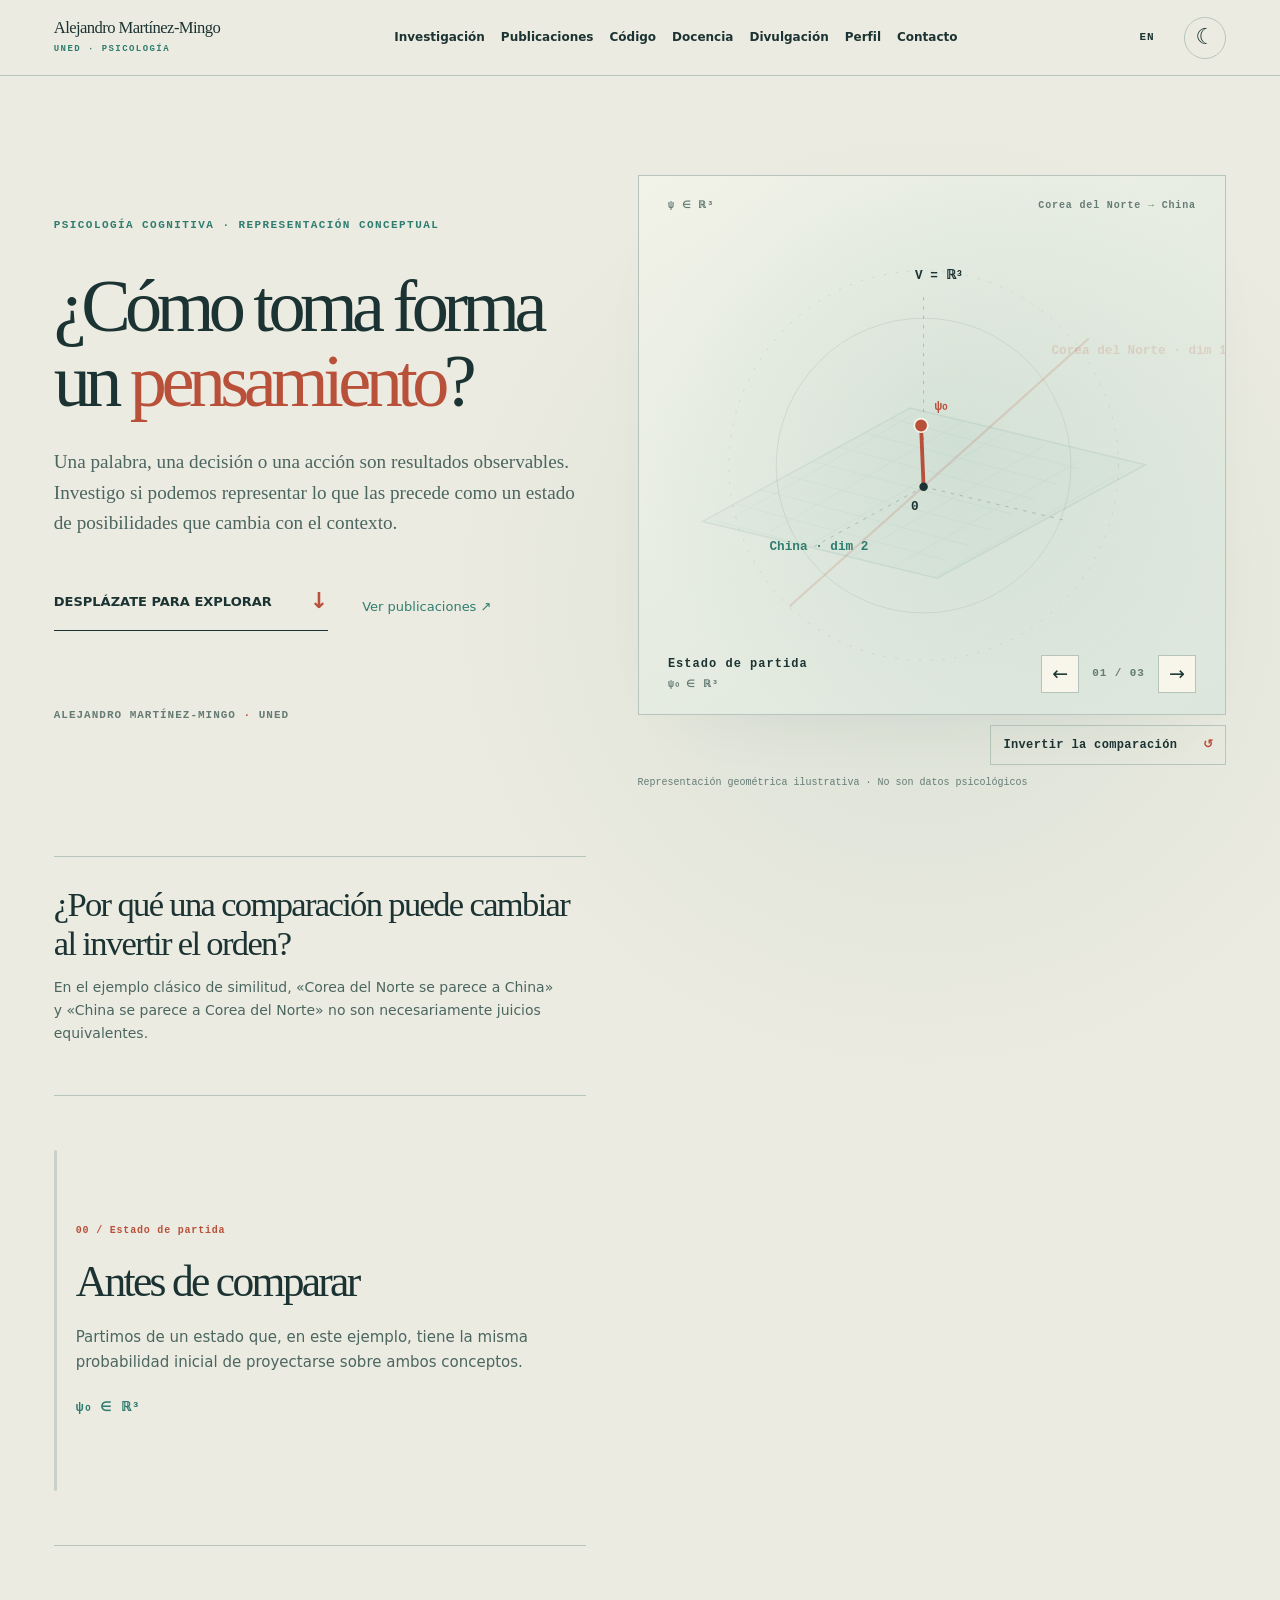
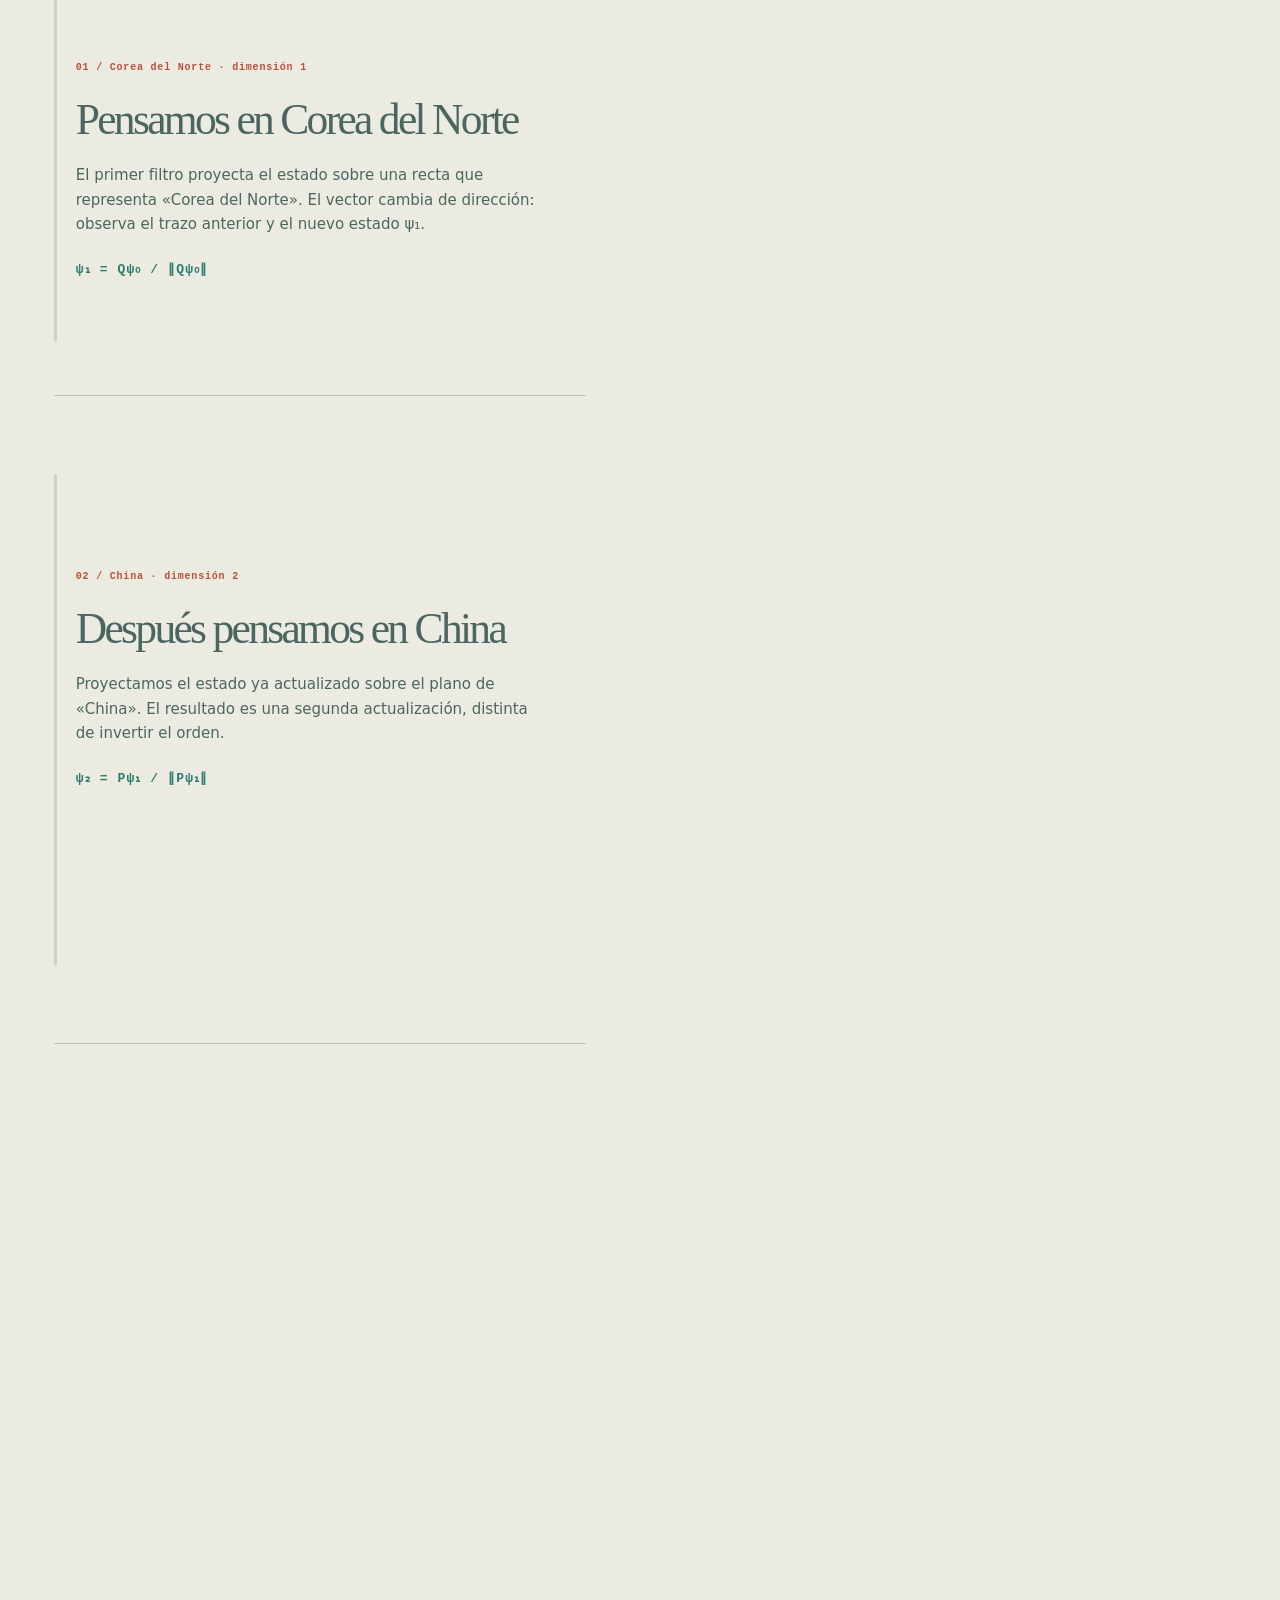
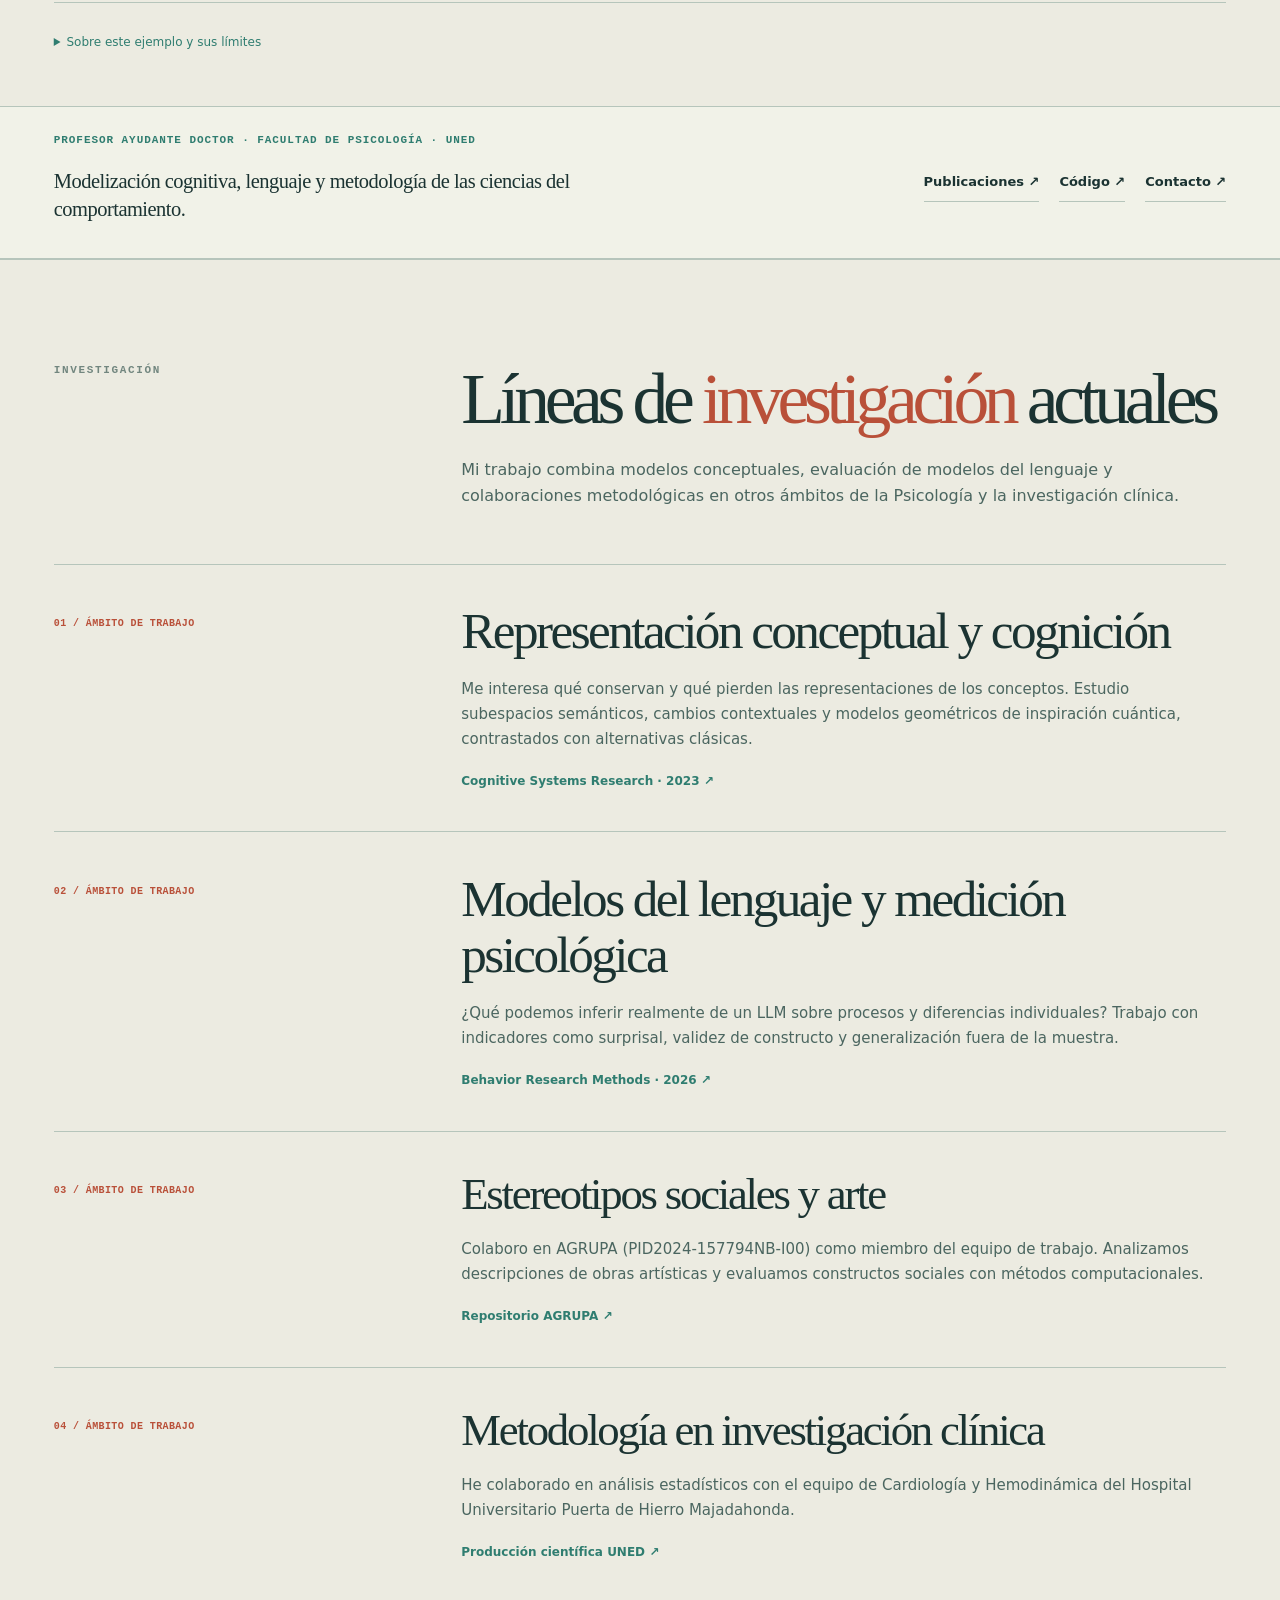
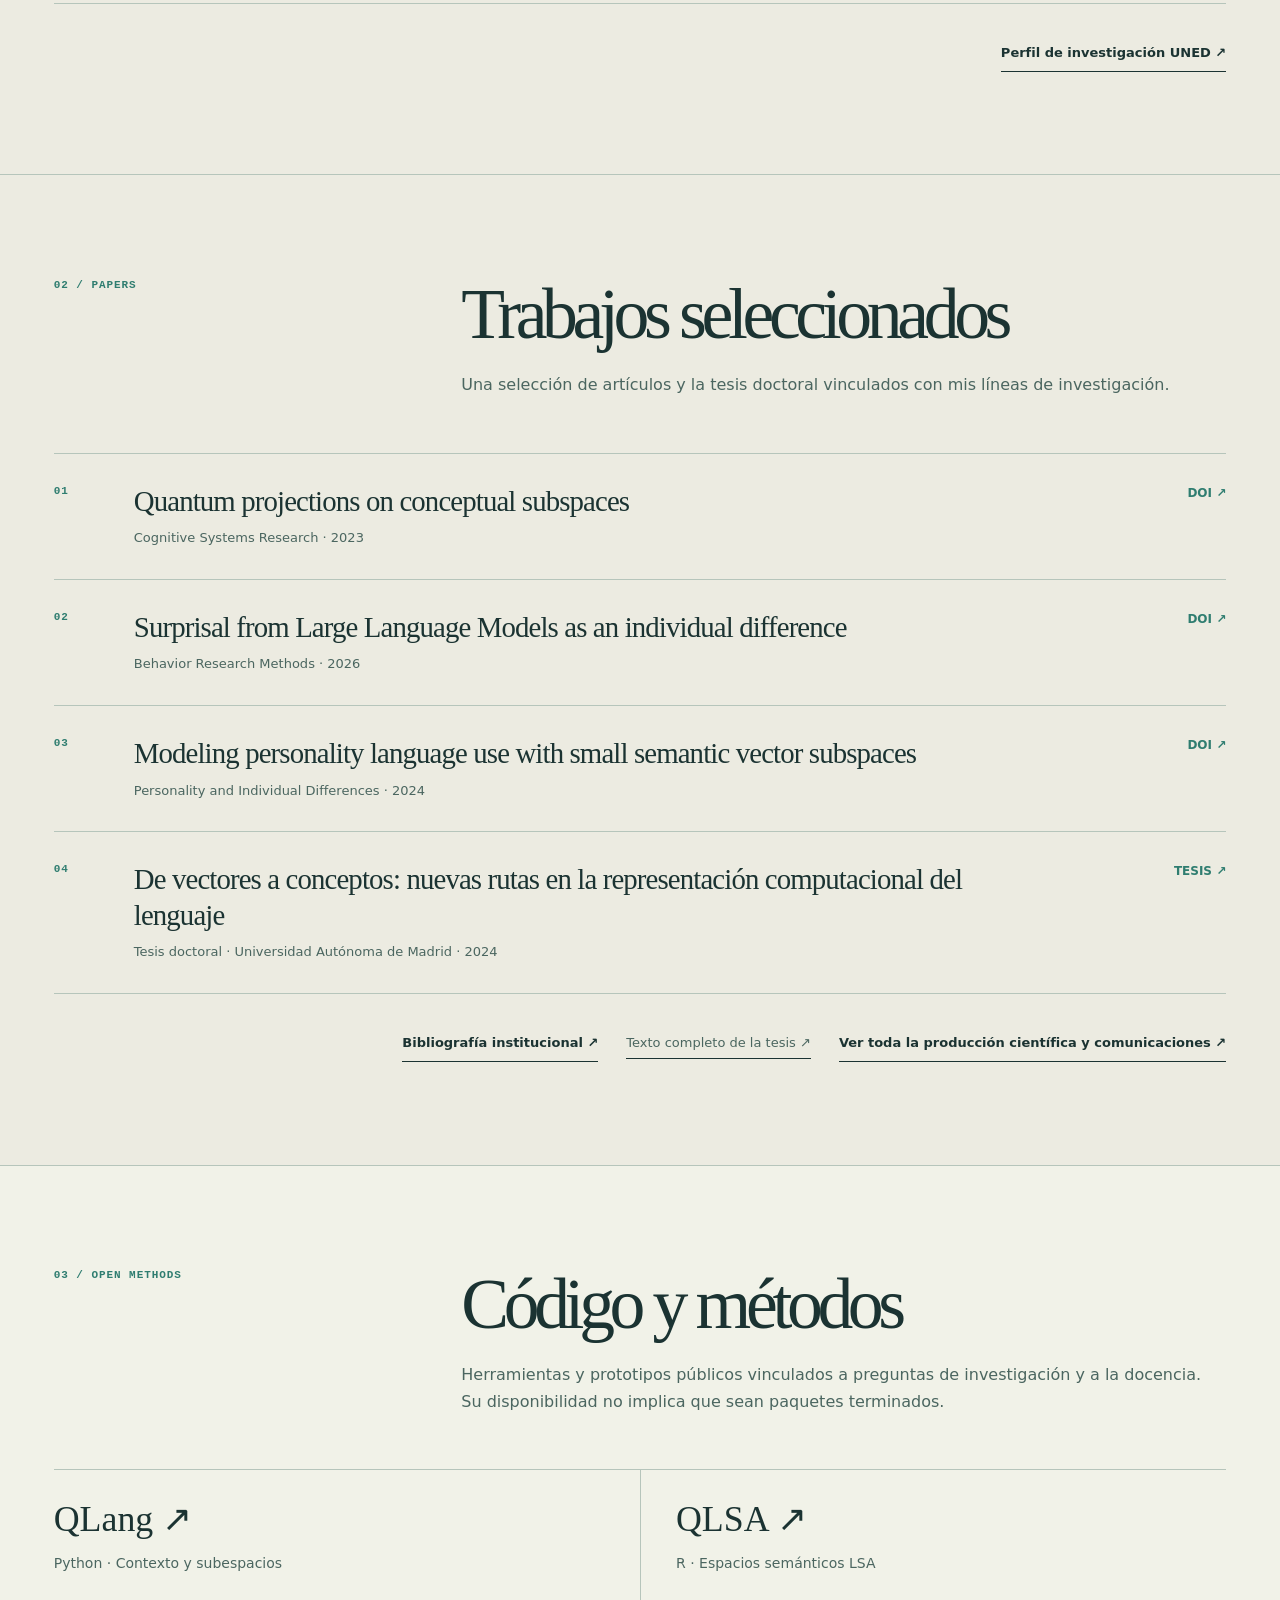
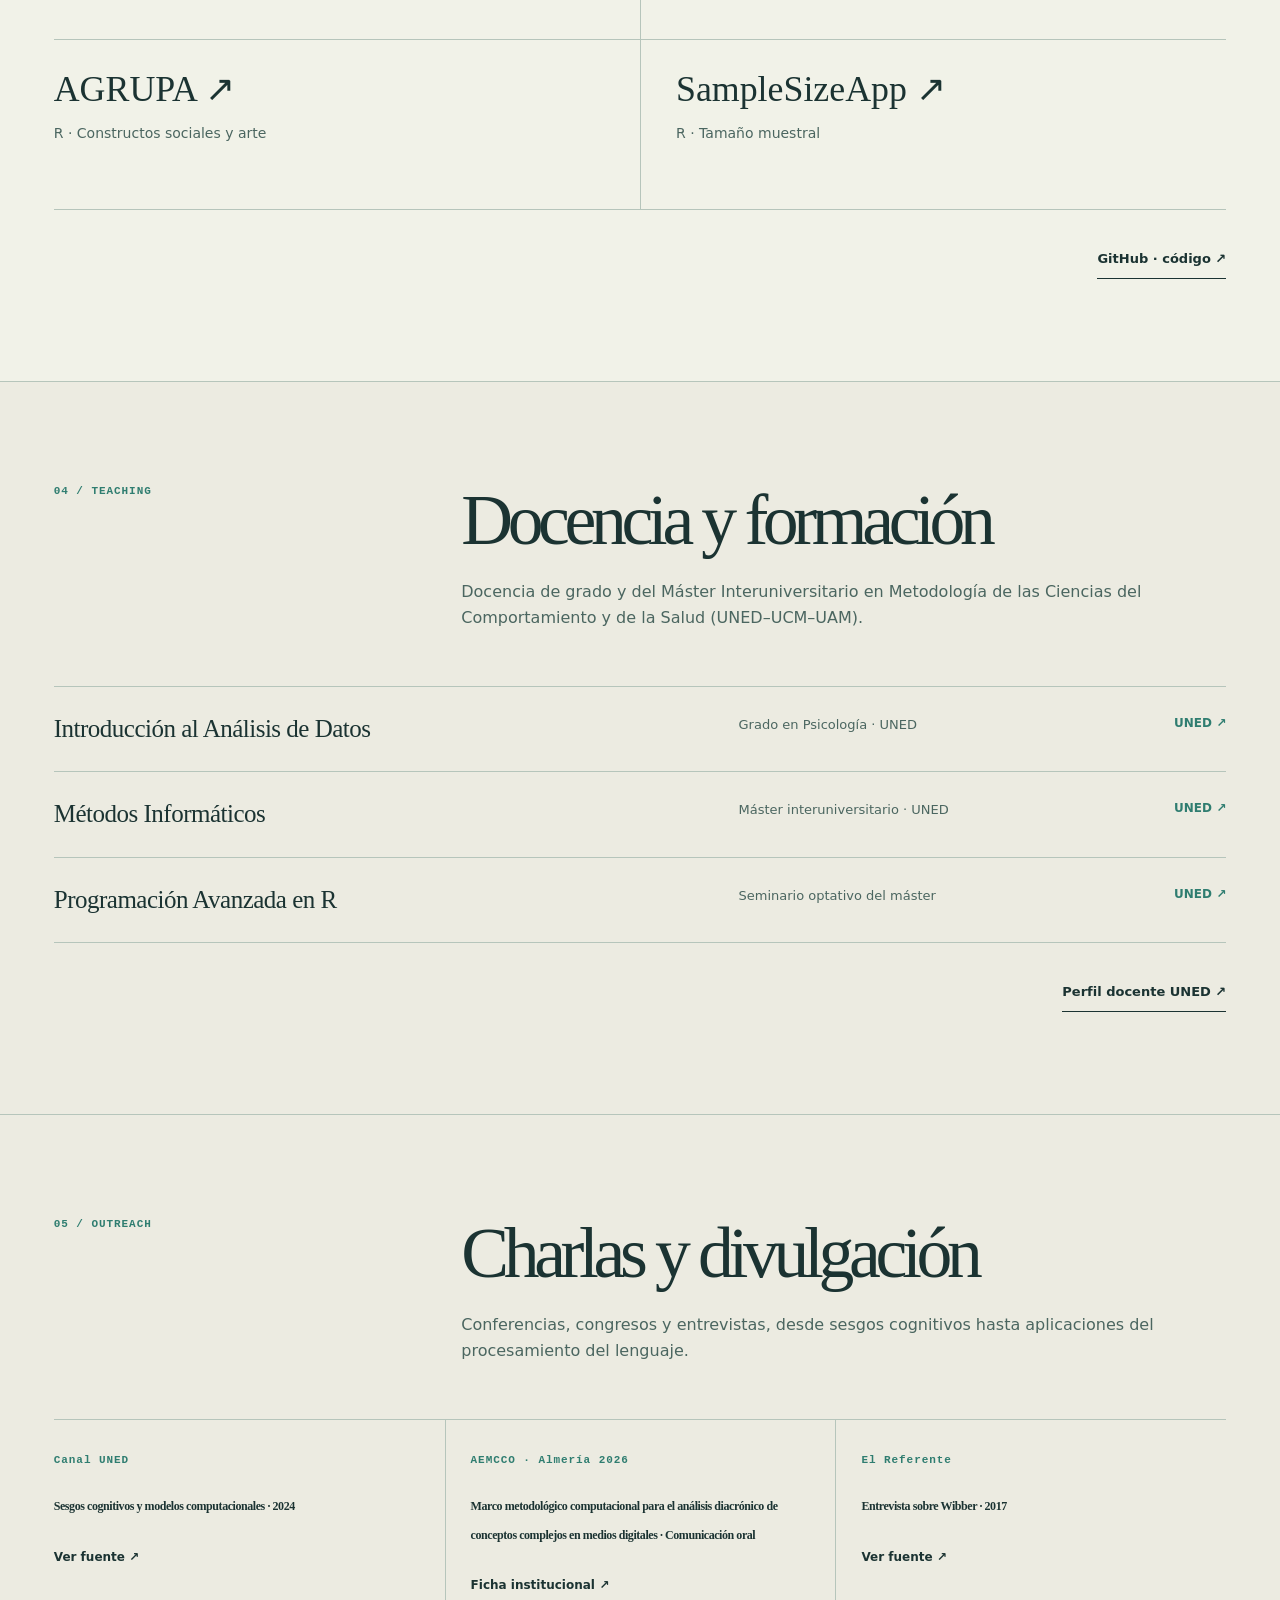
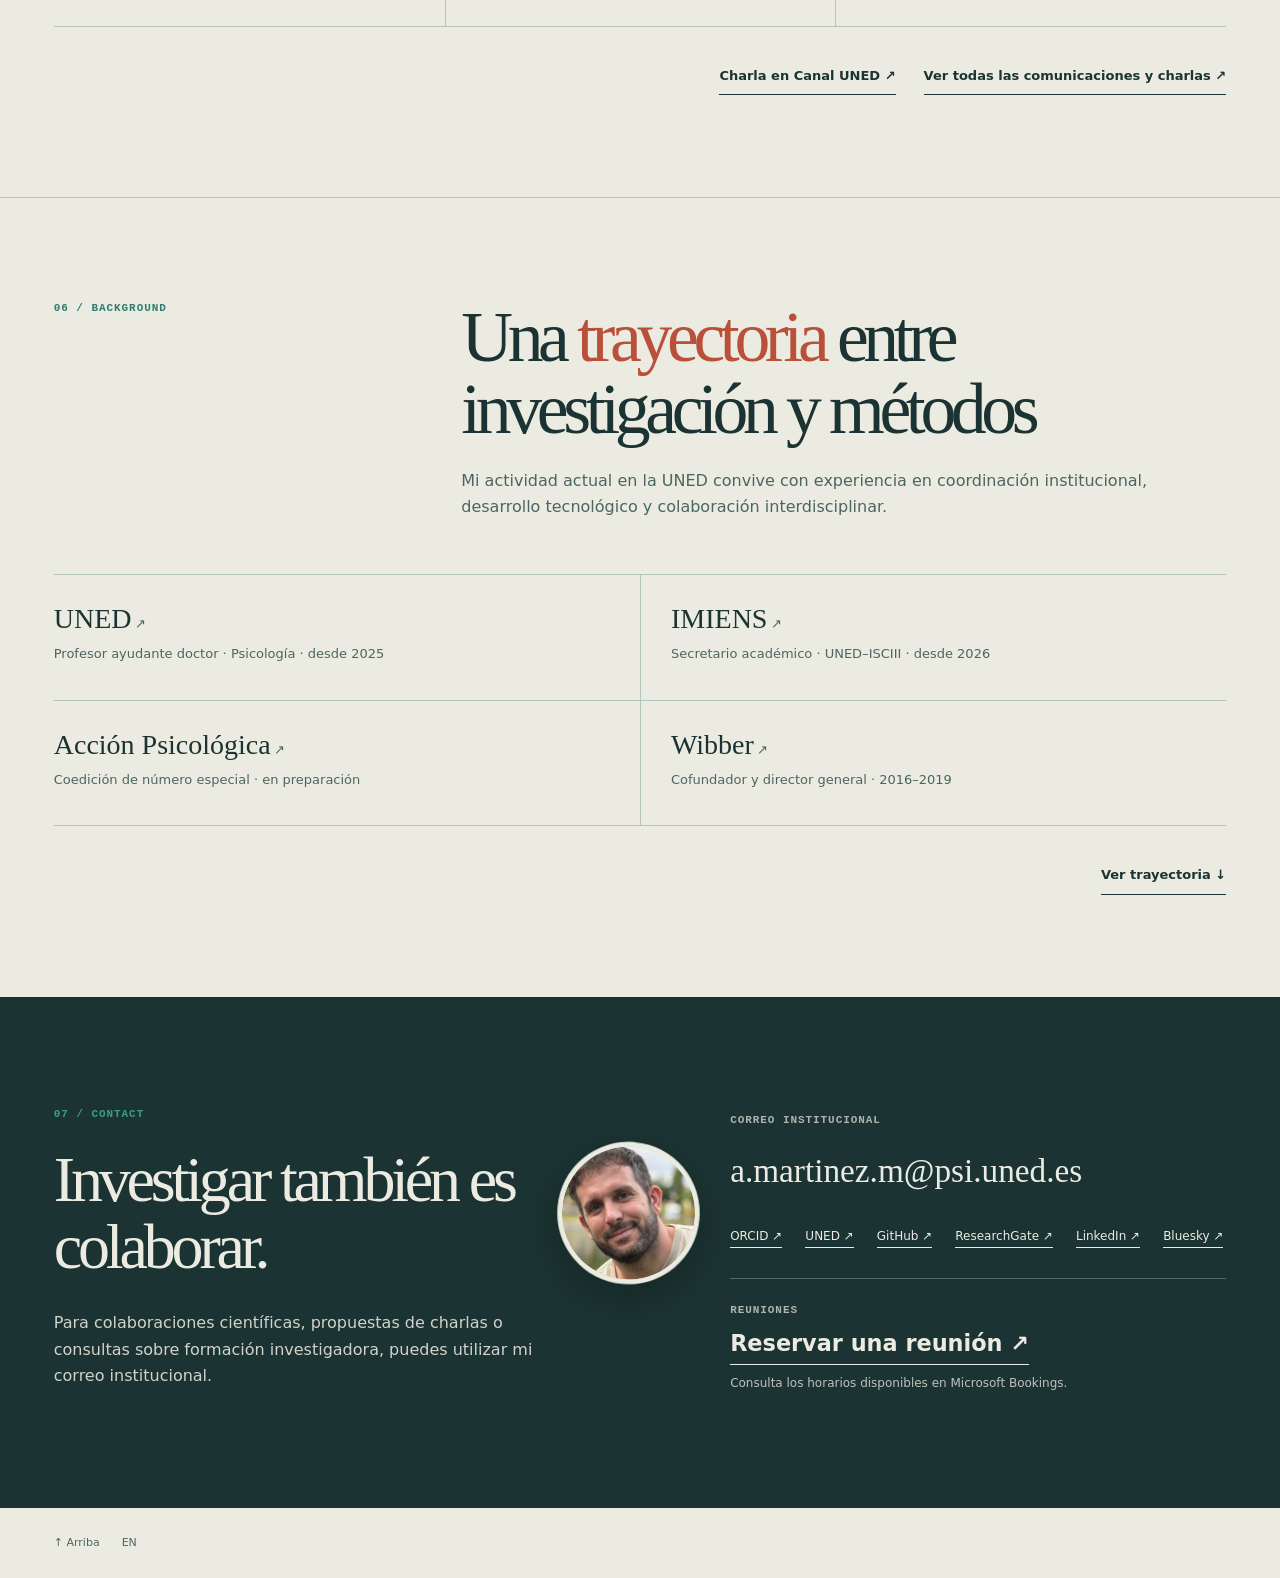
==== commit 53d63ac7: "Remove redundant footer tagline" ====
--- a/index.html
+++ b/index.html
@@ -32,4 +32,4 @@
 <section class="body-section wide" id="outreach"><div class="sect-head"><span class="mono sect-n">05 / OUTREACH</span><h2>Charlas y divulgación</h2><p class="sect-intro">Conferencias, congresos y entrevistas, desde sesgos cognitivos hasta aplicaciones del procesamiento del lenguaje.</p></div><div class="outreach-list"><article class="out-item"><span class="mono">Canal UNED</span><p><a href="https://canal.uned.es/video/672c6c0b83ed451c5a075e76" target="_blank" rel="noopener noreferrer">Sesgos cognitivos y modelos computacionales · 2024</a></p><a class="" href="https://canal.uned.es/video/672c6c0b83ed451c5a075e76" rel="noopener noreferrer" target="_blank">Ver fuente<span aria-hidden="true"> ↗</span></a></article><article class="out-item"><span class="mono">AEMCCO · Almería 2026</span><p><a href="https://www.uned.es/universidad/docentes/psicologia/alejandro-martinez-mingo.html" target="_blank" rel="noopener noreferrer">Marco metodológico computacional para el análisis diacrónico de conceptos complejos en medios digitales · Comunicación oral</a></p><a href="https://www.uned.es/universidad/docentes/psicologia/alejandro-martinez-mingo.html" rel="noopener noreferrer" target="_blank">Ficha institucional<span aria-hidden="true"> ↗</span></a></article><article class="out-item"><span class="mono">El Referente</span><p><a href="https://elreferente.es/entrevistas/para-construir-una-sociedad-mas-amable-las-empresas-deberian-seguir-la-filosofia-people-first/" target="_blank" rel="noopener noreferrer">Entrevista sobre Wibber · 2017</a></p><a class="" href="https://elreferente.es/entrevistas/para-construir-una-sociedad-mas-amable-las-empresas-deberian-seguir-la-filosofia-people-first/" rel="noopener noreferrer" target="_blank">Ver fuente<span aria-hidden="true"> ↗</span></a></article></div><div class="section-tail"><a class="" href="https://canal.uned.es/video/672c6c0b83ed451c5a075e76" rel="noopener noreferrer" target="_blank">Charla en Canal UNED ↗</a> <a class="research-index-link" href="publicaciones/#presentations">Ver todas las comunicaciones y charlas ↗</a></div></section>
 <section class="body-section wide" id="about"><div class="sect-head"><span class="mono sect-n">06 / BACKGROUND</span><h2>Una <span class="accent-word">trayectoria</span> entre investigación y métodos</h2><p class="sect-intro">Mi actividad actual en la UNED convive con experiencia en coordinación institucional, desarrollo tecnológico y colaboración interdisciplinar.</p></div><ul class="profile-grid"><li><strong><a href="https://www.uned.es/universidad/docentes/psicologia/alejandro-martinez-mingo.html" rel="noopener noreferrer" target="_blank">UNED<span aria-hidden="true"> ↗</span></a></strong><span>Profesor ayudante doctor · Psicología · desde 2025</span></li><li><strong><a href="https://www.imiens.es/consejo_rector.php" rel="noopener noreferrer" target="_blank">IMIENS<span aria-hidden="true"> ↗</span></a></strong><span>Secretario académico · UNED–ISCIII · desde 2026</span></li><li><strong><a href="https://revistas.uned.es/index.php/accionpsicologica" rel="noopener noreferrer" target="_blank">Acción Psicológica<span aria-hidden="true"> ↗</span></a></strong><span>Coedición de número especial · en preparación</span></li><li><strong><a href="https://elreferente.es/entrevistas/para-construir-una-sociedad-mas-amable-las-empresas-deberian-seguir-la-filosofia-people-first/" rel="noopener noreferrer" target="_blank">Wibber<span aria-hidden="true"> ↗</span></a></strong><span>Cofundador y director general · 2016–2019</span></li></ul><div class="section-tail"><a class="" href="#about" rel="noopener noreferrer" target="_blank">Ver trayectoria ↓</a></div></section>
 <section class="contact-section" id="contact"><div class="wide contact-grid"><div><span class="mono sect-n">07 / CONTACT</span><div class="contact-heading"><h2>Investigar también es colaborar.</h2><figure class="contact-avatar"><img src="perfil.jpeg" width="560" height="657" alt="Fotografía de Alejandro Martínez-Mingo" decoding="async"/></figure></div><p>Para colaboraciones científicas, propuestas de charlas o consultas sobre formación investigadora, puedes utilizar mi correo institucional.</p></div><div class="contact-details"><span class="mono">CORREO INSTITUCIONAL</span><strong class="mail">a.martinez.m@psi.uned.es</strong><div class="profile-links"><a class="profile-link" href="https://orcid.org/0000-0002-5617-1453" rel="noopener noreferrer" target="_blank">ORCID<span aria-hidden="true"> ↗</span></a><a class="profile-link" href="https://portalcientifico.uned.es/investigadores/1200696/detalle" rel="noopener noreferrer" target="_blank">UNED<span aria-hidden="true"> ↗</span></a><a class="profile-link" href="https://github.com/alejandrommingo" rel="noopener noreferrer" target="_blank">GitHub<span aria-hidden="true"> ↗</span></a><a class="profile-link" href="https://www.researchgate.net/profile/Alejandro-Martinez-Mingo" rel="noopener noreferrer" target="_blank">ResearchGate<span aria-hidden="true"> ↗</span></a><a class="profile-link" href="https://www.linkedin.com/in/alejandro-mart%C3%ADnez-mingo-6bb258b3/" rel="noopener noreferrer" target="_blank">LinkedIn<span aria-hidden="true"> ↗</span></a><a class="profile-link" href="https://bsky.app/profile/amartinezm.bsky.social" rel="noopener noreferrer" target="_blank">Bluesky<span aria-hidden="true"> ↗</span></a></div><div class="booking-cta"><span class="mono">REUNIONES</span><a href="https://bookings.cloud.microsoft/bookwithme/user/ab5d411e1dc349f0828f4634b0ed643f@psi.uned.es?anonymous&amp;ismsaljsauthenabled&amp;ep=plink" target="_blank" rel="noopener noreferrer">Reservar una reunión <span aria-hidden="true">↗</span></a><span class="booking-hint">Consulta los horarios disponibles en Microsoft Bookings.</span></div></div></div></section>
-</main><footer class="footer wide"><small>Sitio académico personal · Contenido basado en fuentes y publicaciones verificables</small><div><a href="#top">↑ Arriba</a><a href="en/">EN</a></div></footer></body></html>+</main><footer class="footer wide"><div><a href="#top">↑ Arriba</a><a href="en/">EN</a></div></footer></body></html>
--- a/assets/lab-v5.css
+++ b/assets/lab-v5.css
@@ -114,3 +114,9 @@
   .comparison-intro{padding:12px 0 6px}
   .break-runway{height:60svh;min-height:300px}
 }
+
+/* Direct booking link in the final contact section. */
+.booking-cta{display:flex;flex-direction:column;align-items:flex-start;gap:9px;margin-top:30px;padding-top:24px;border-top:1px solid color-mix(in srgb,currentColor 28%,transparent)}
+.booking-cta>.mono{opacity:.7}
+.booking-cta a{font-size:clamp(1.12rem,1.8vw,1.4rem);font-weight:650;line-height:1.4;border-bottom:1px solid currentColor;padding-bottom:5px}
+.booking-cta .booking-hint{font-size:12px;opacity:.78;line-height:1.5}
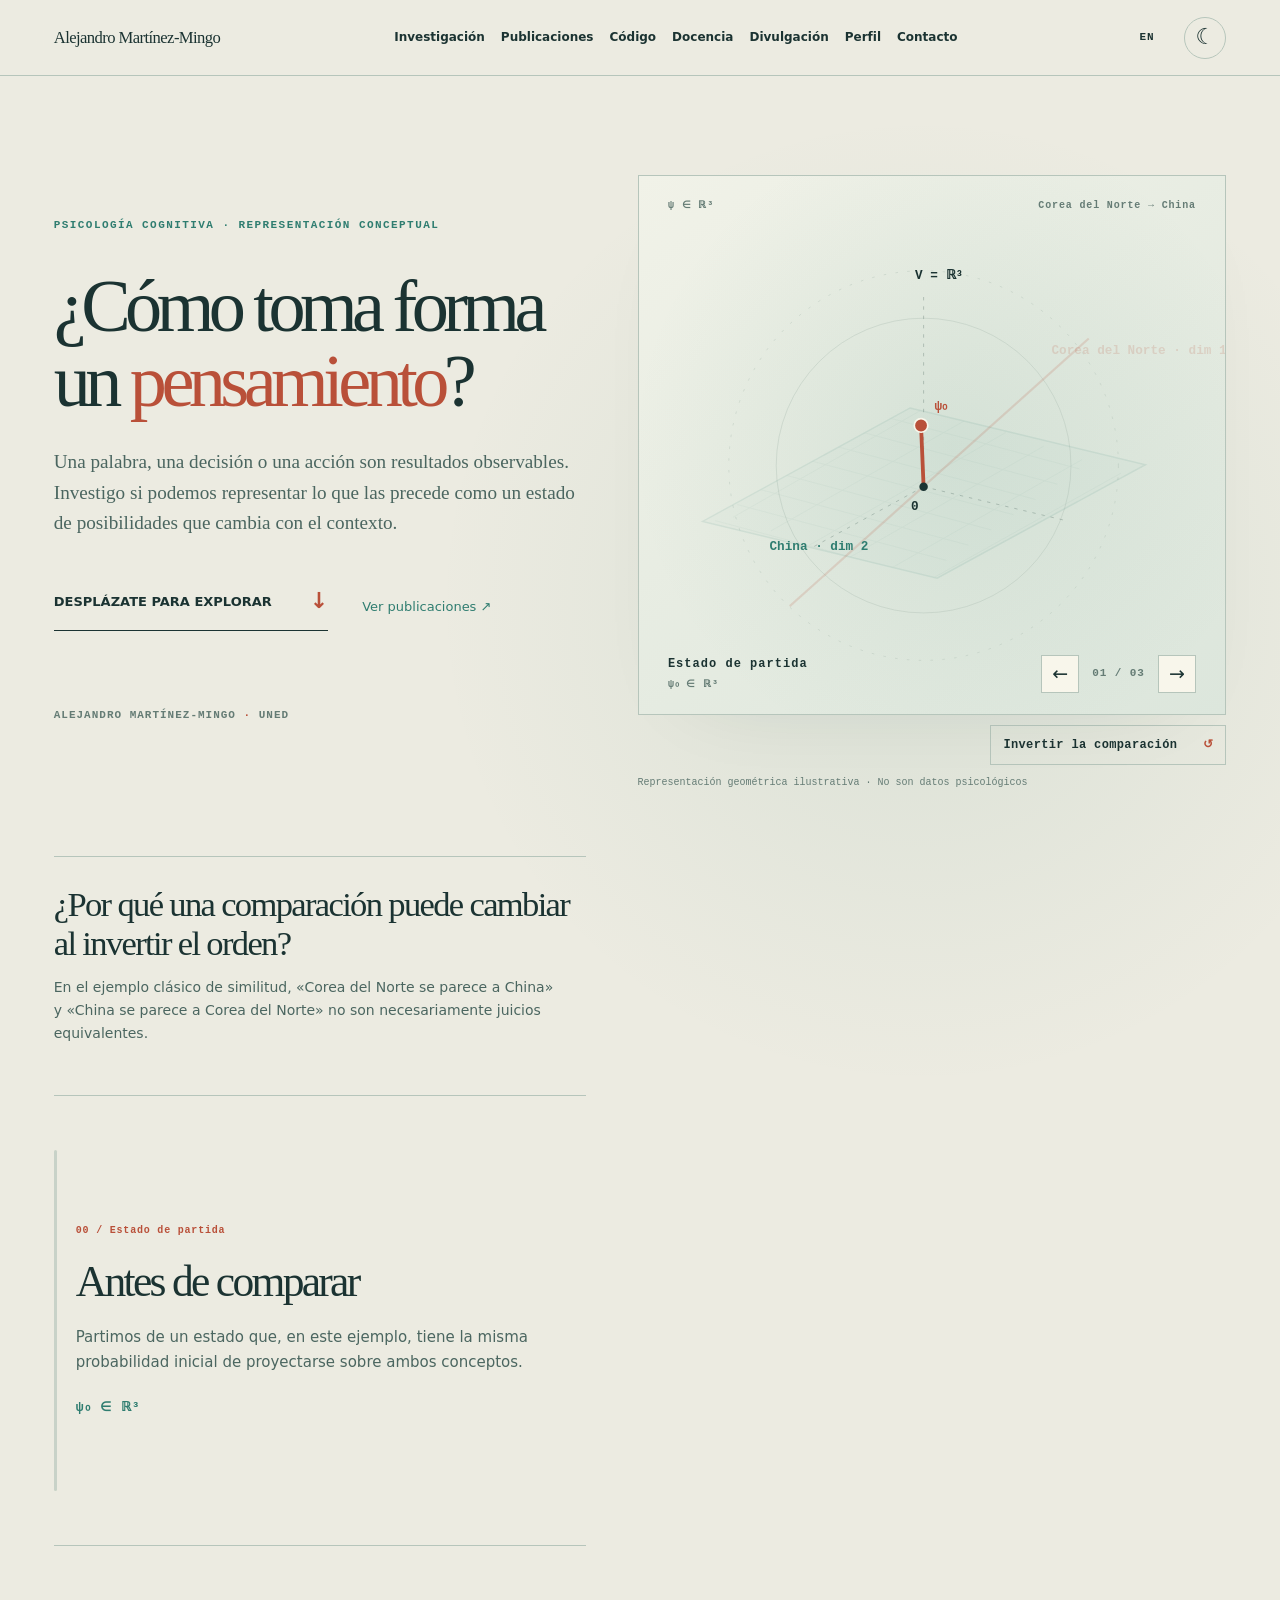
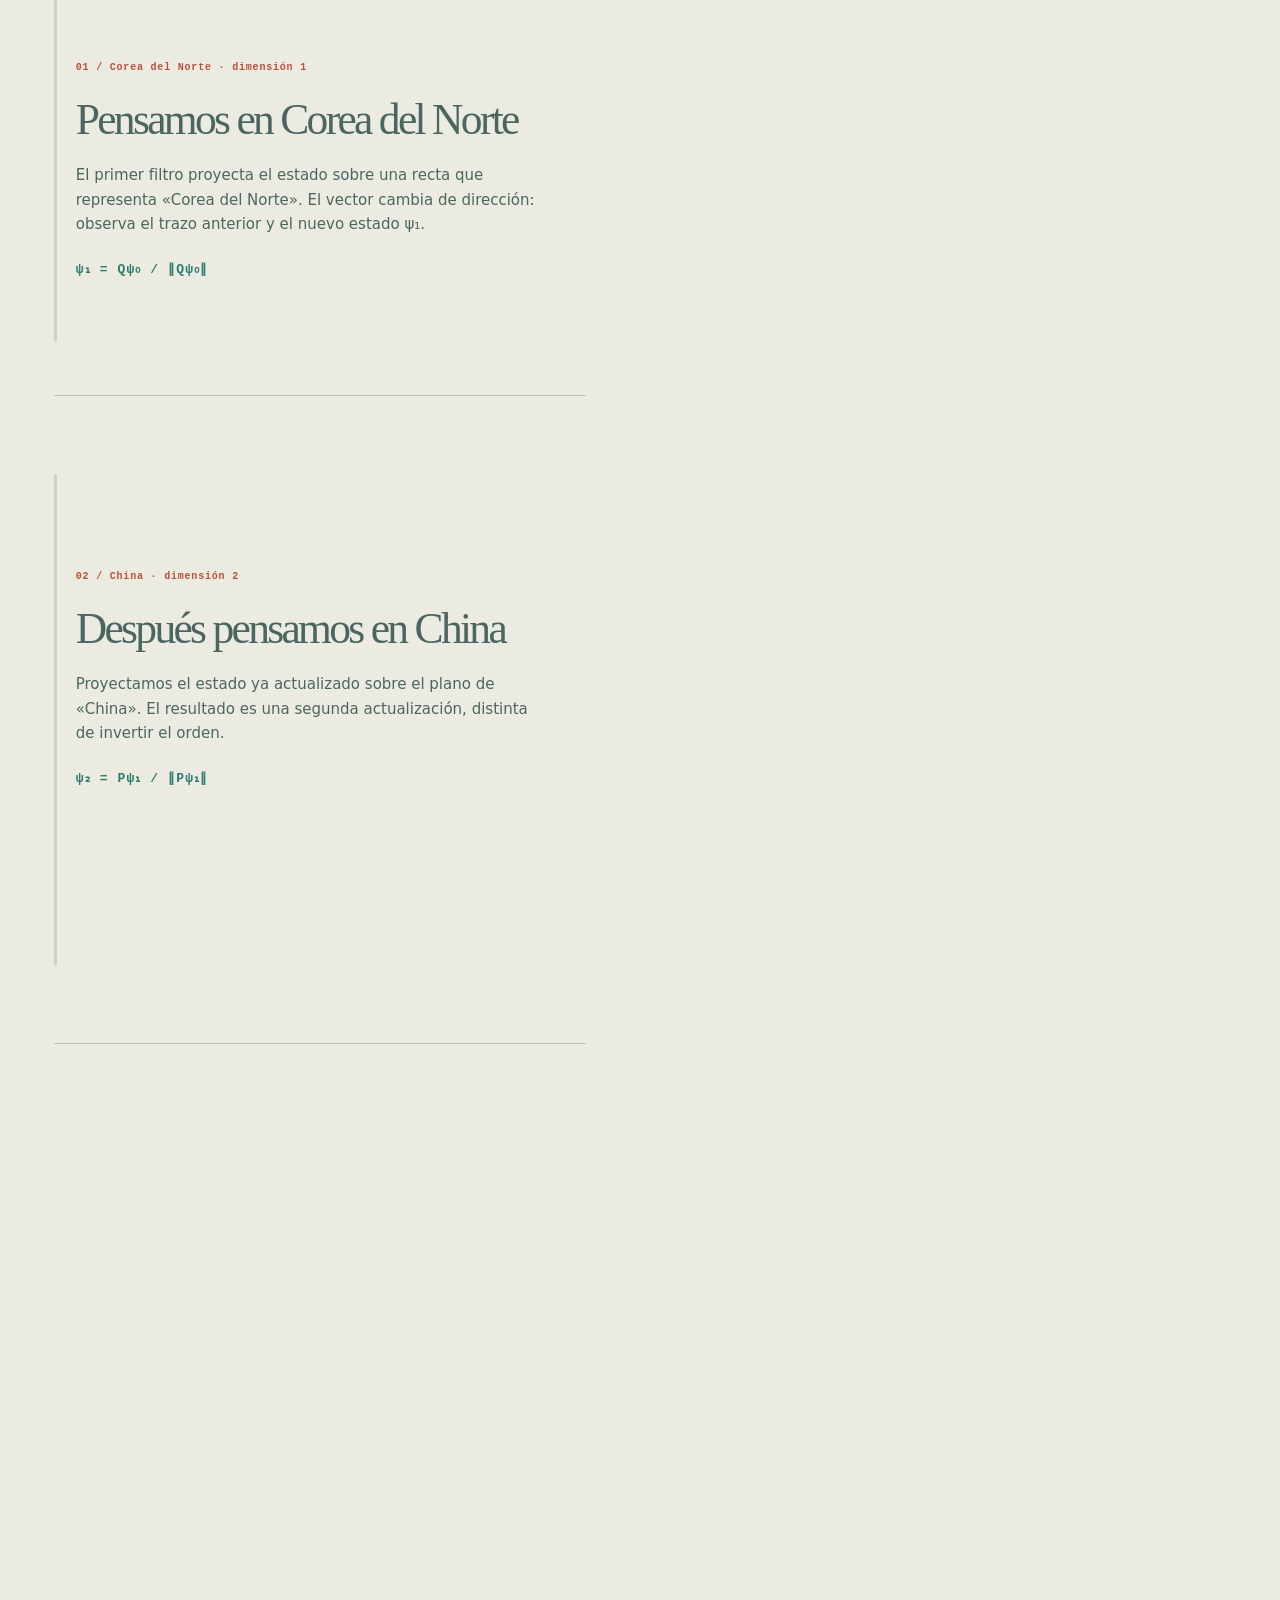
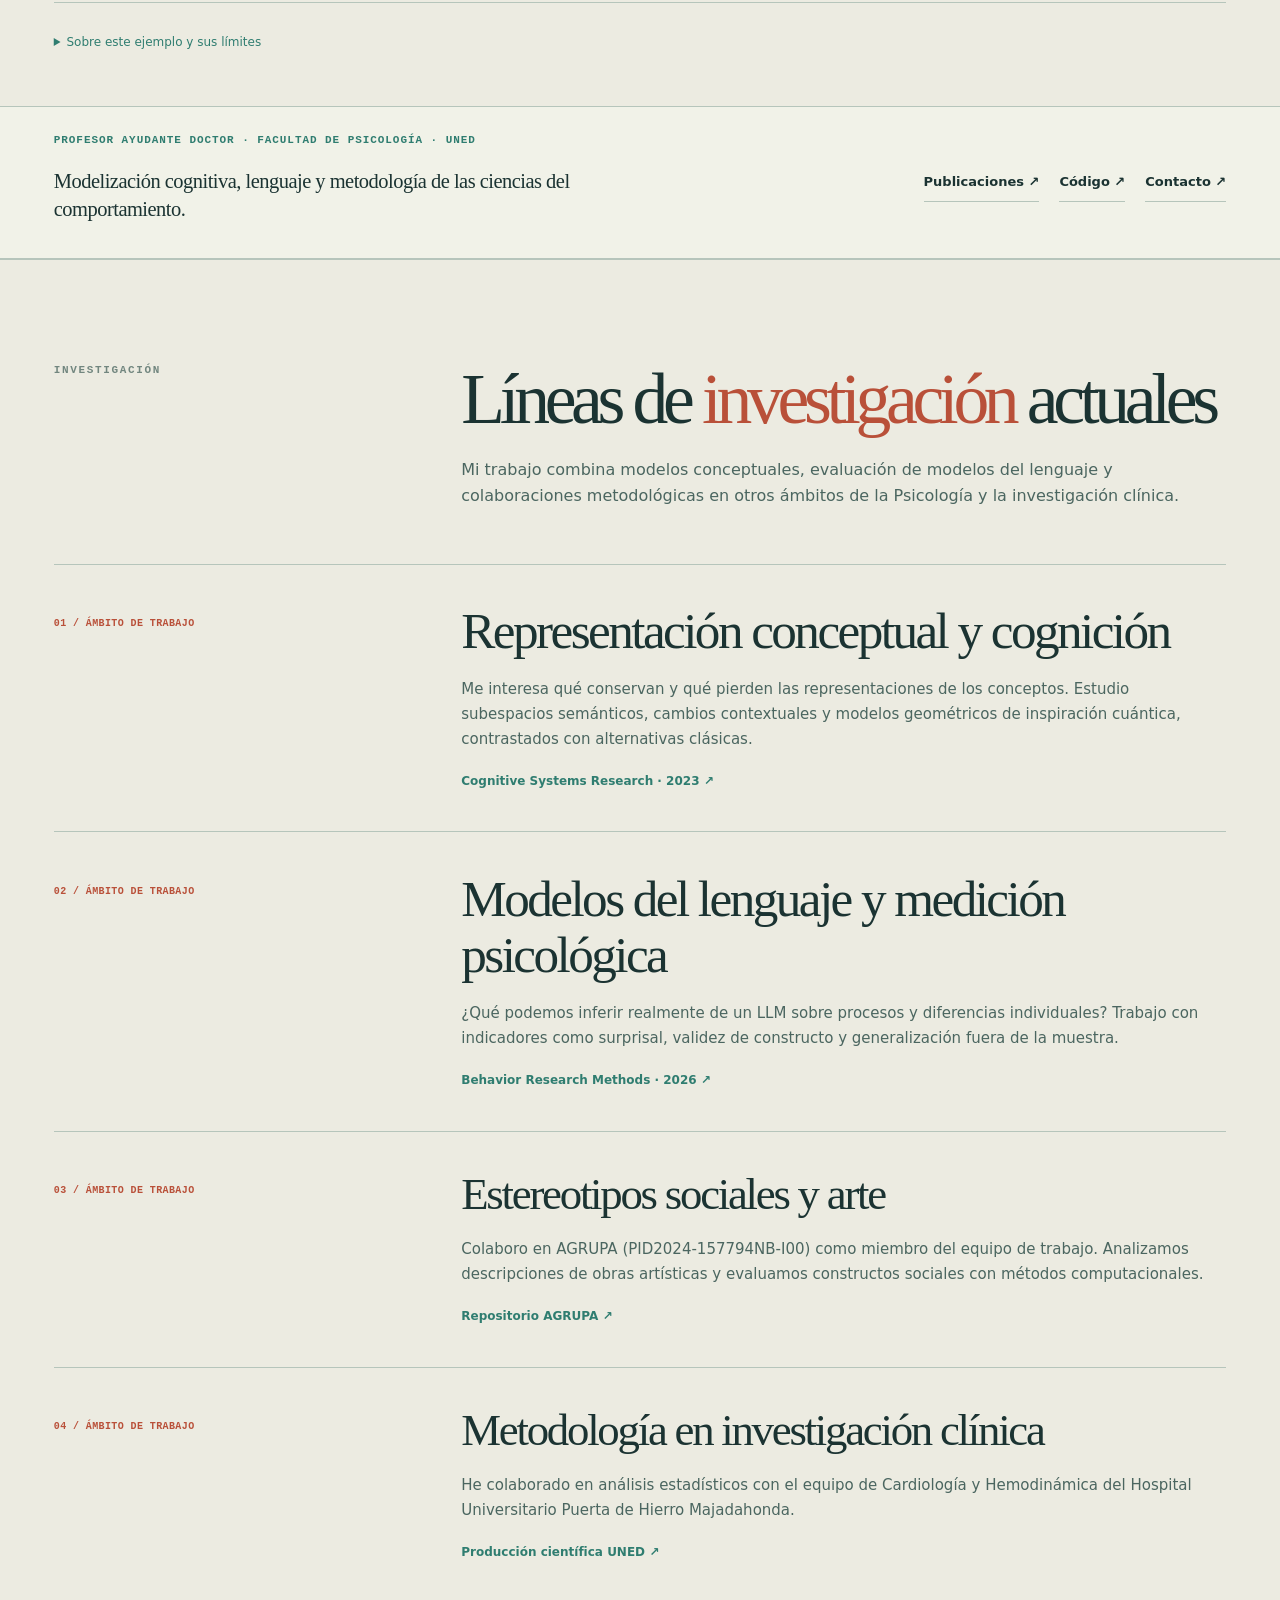
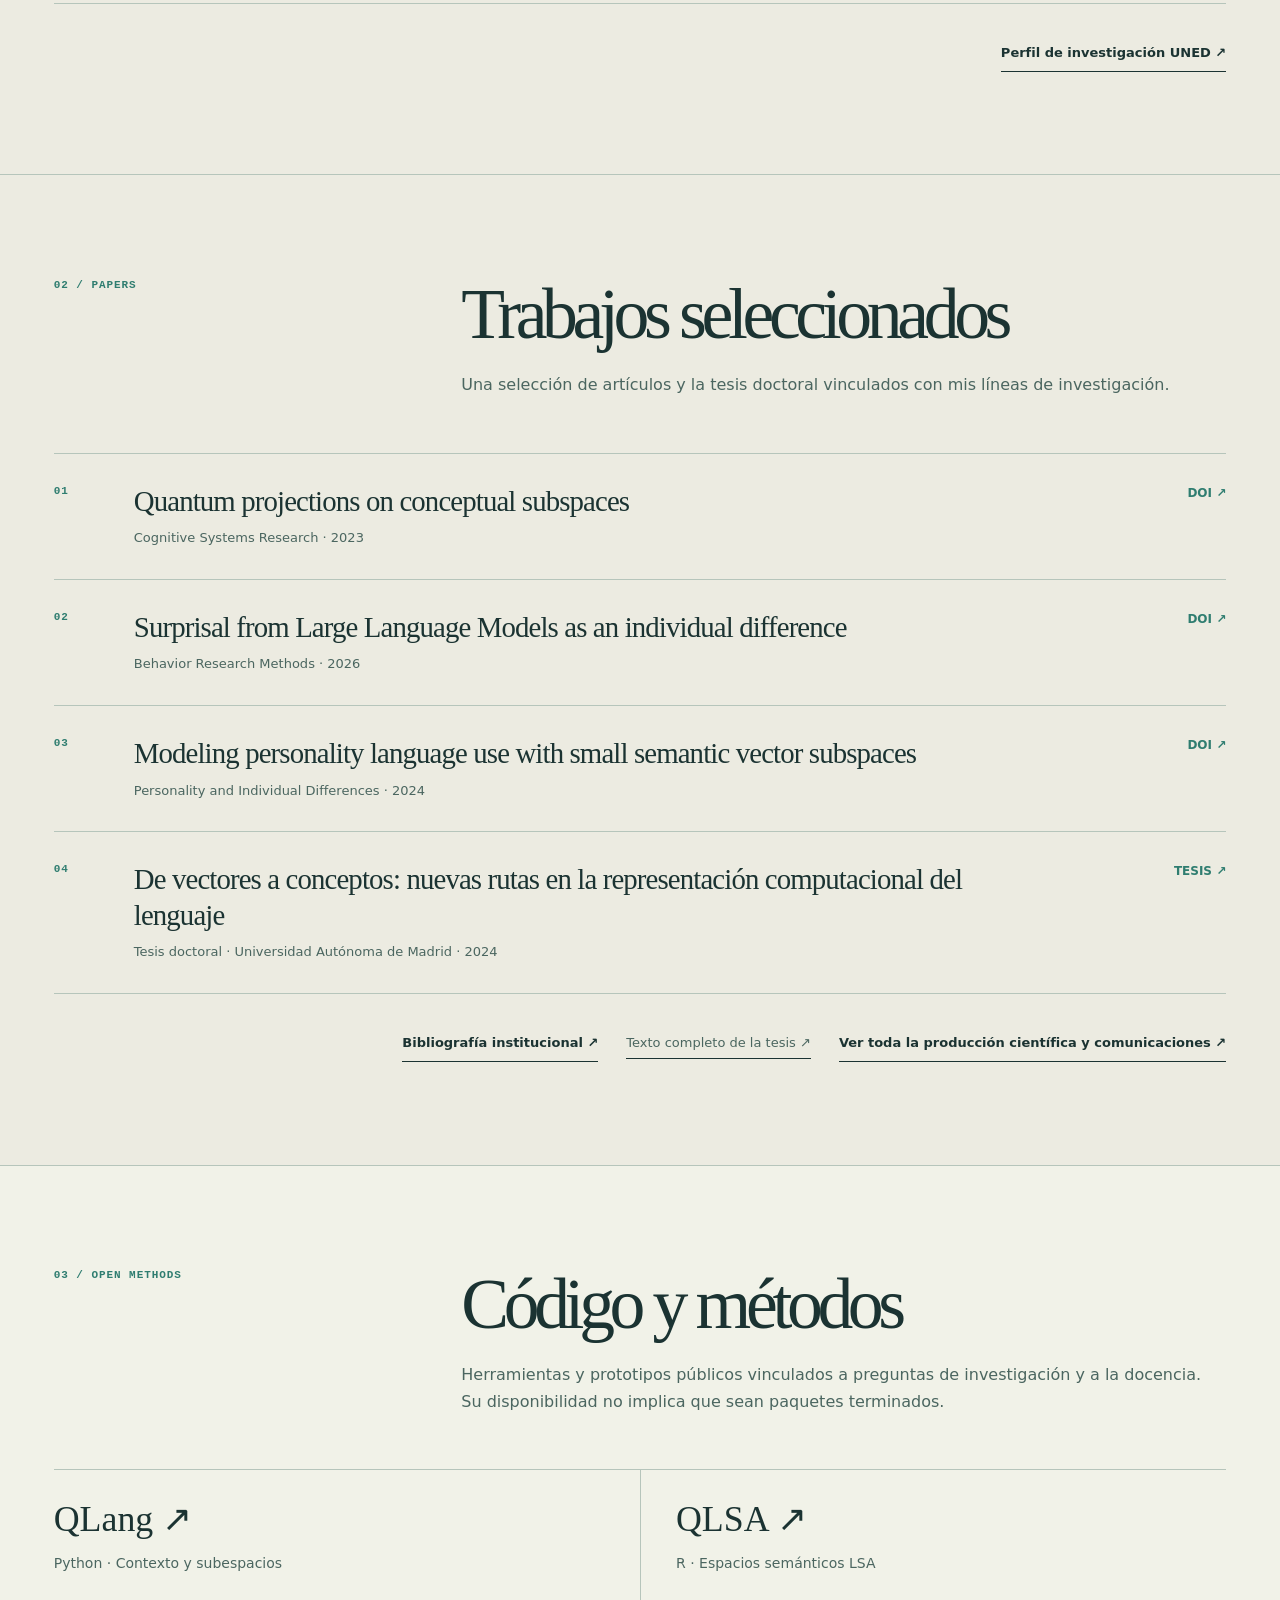
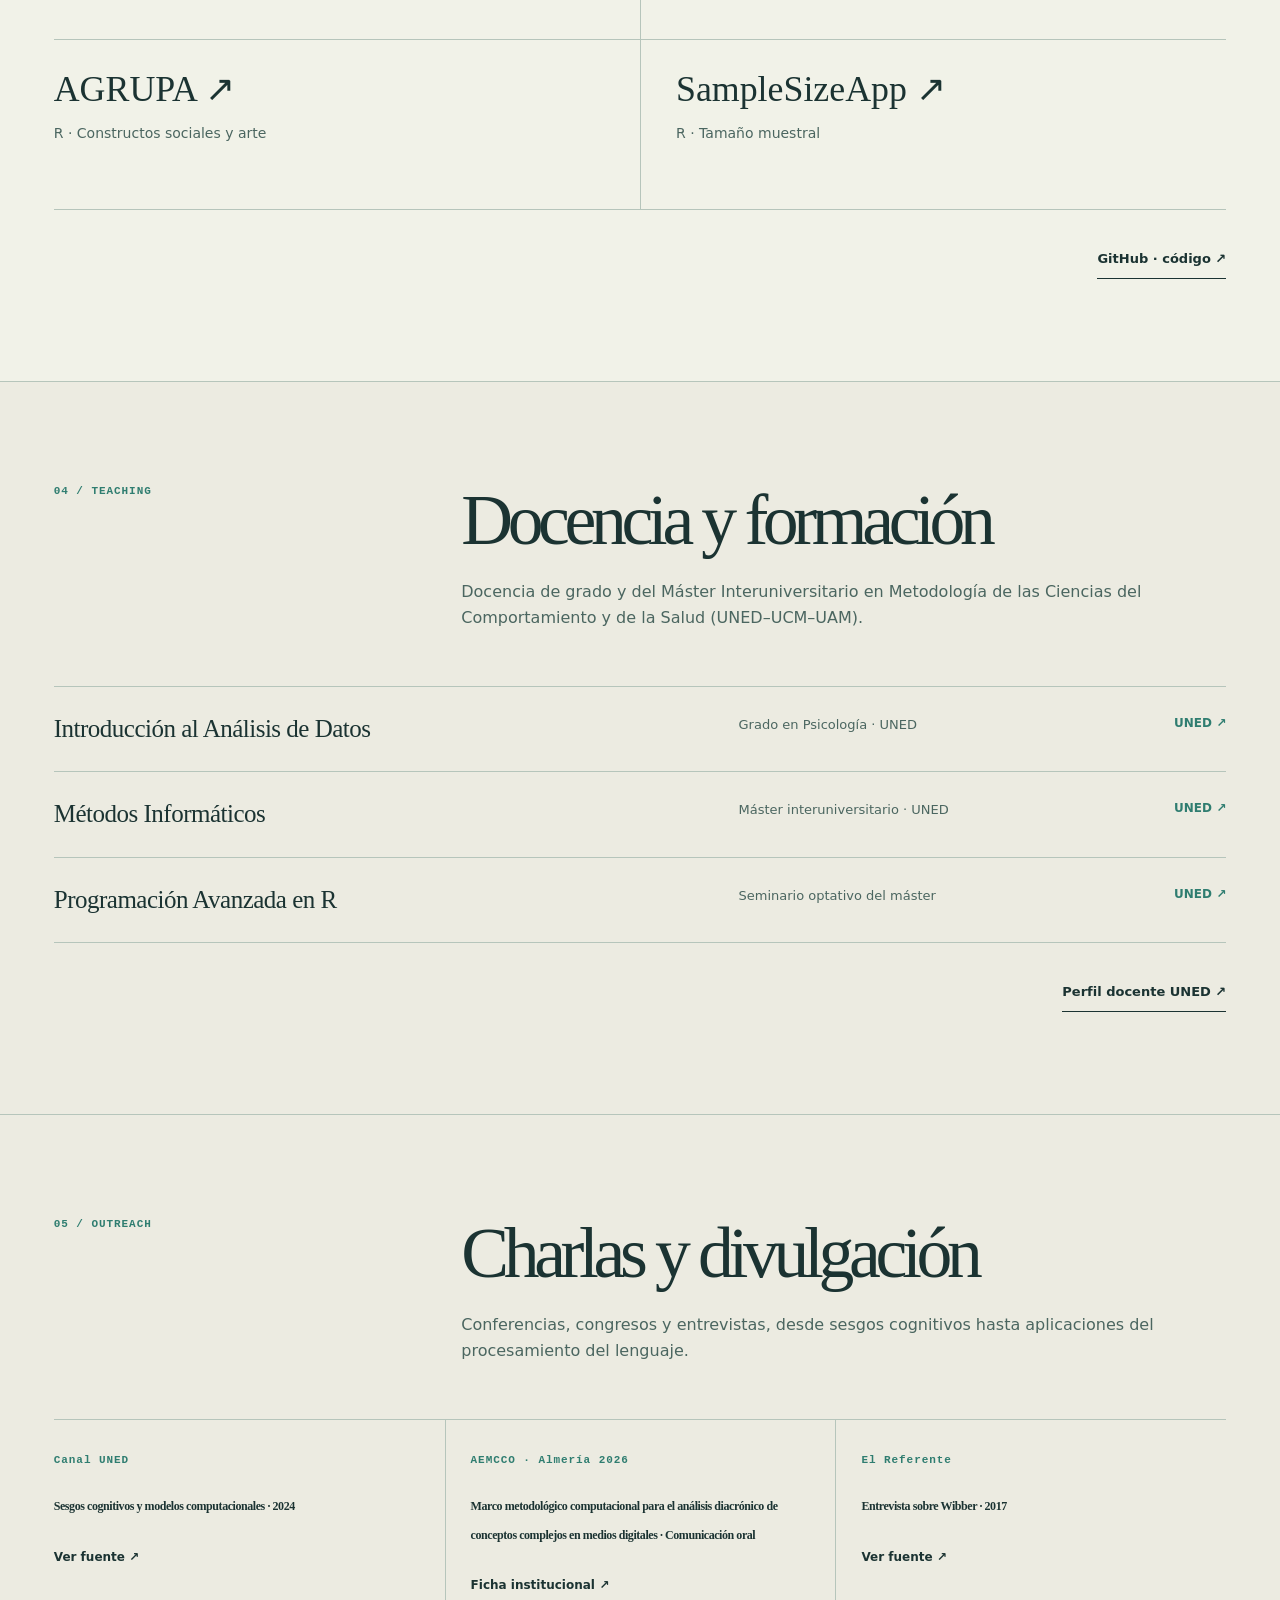
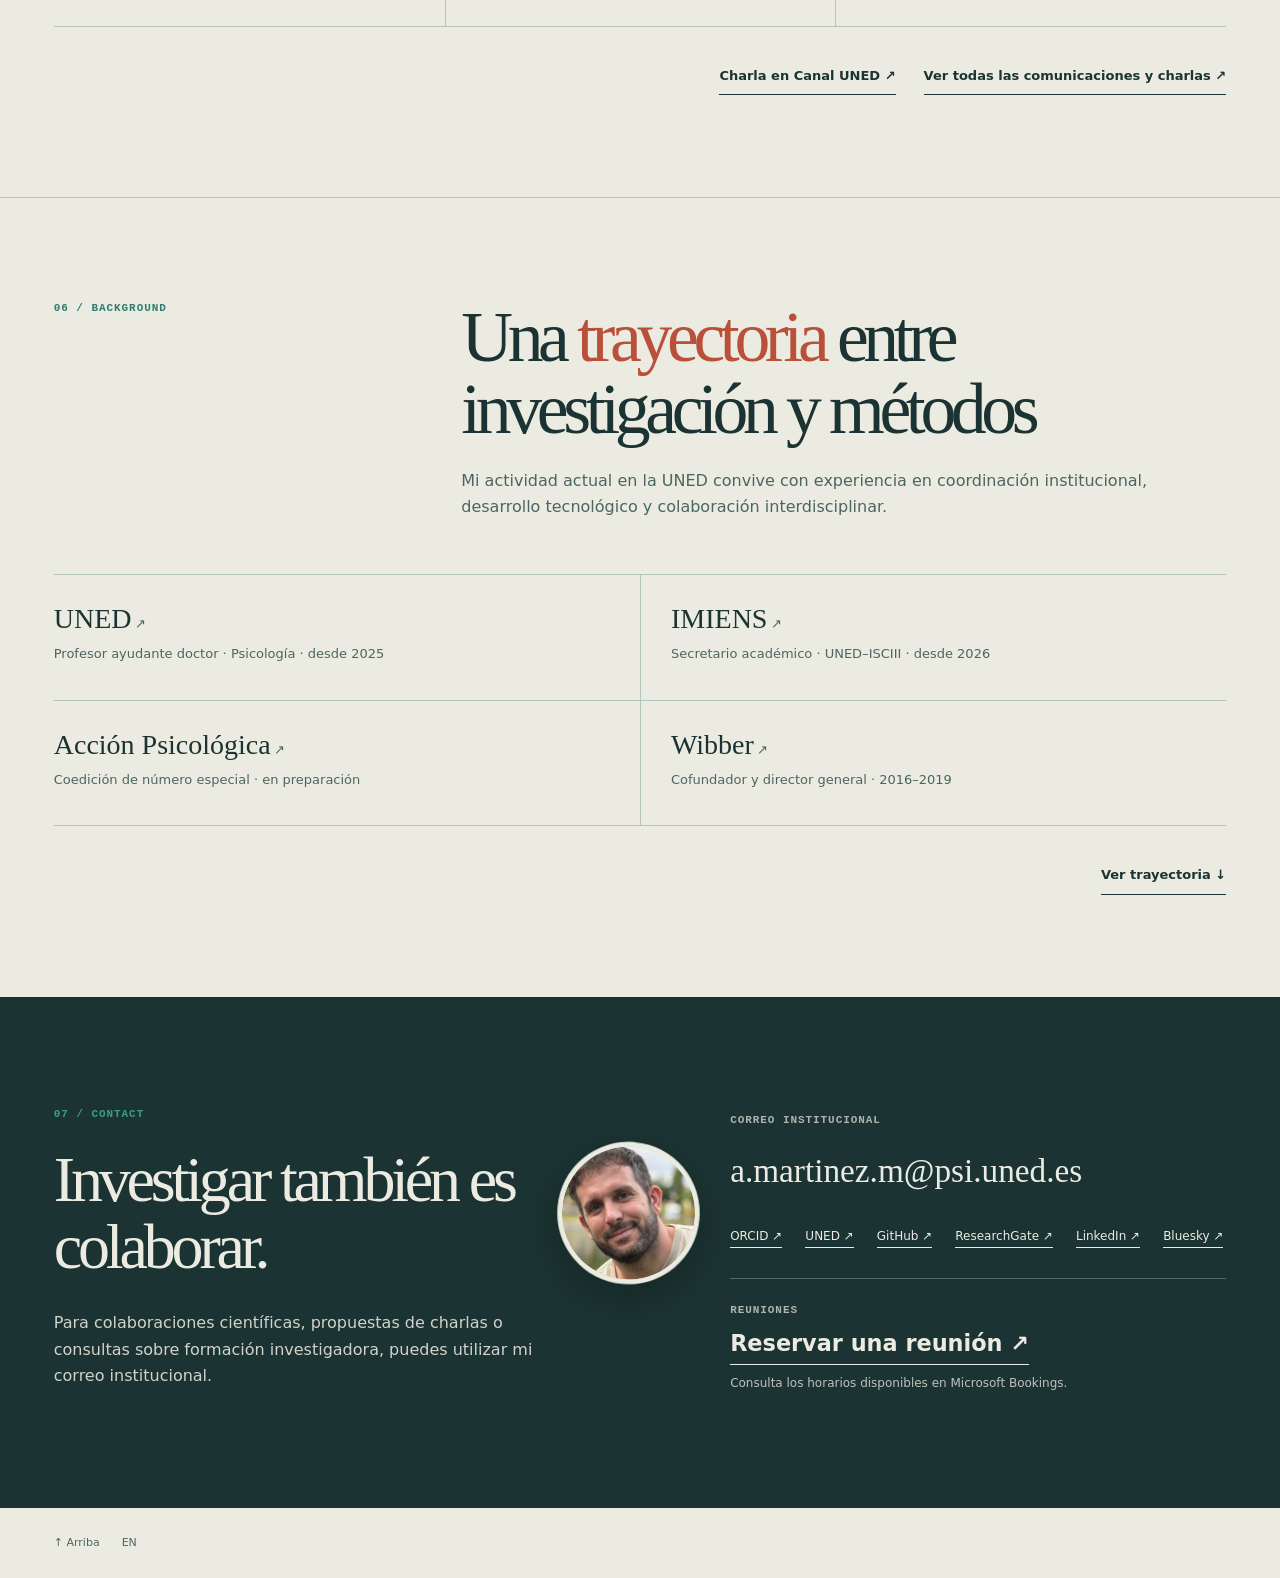
==== commit 3497bc01: "Simplify site header by removing overly generic affiliation subtitle" ====
--- a/index.html
+++ b/index.html
@@ -3,7 +3,7 @@
 <html data-theme="light" lang="es"><head>
 <meta charset="utf-8"/><meta content="width=device-width,initial-scale=1" name="viewport"/><meta content="light dark" name="color-scheme"/><meta content="index,follow,max-image-preview:large" name="robots"/><title>Alejandro Martínez-Mingo | Psicología cognitiva, lenguaje e IA | UNED</title><meta content="Investigación en representación conceptual, modelos del lenguaje y metodología psicológica. Publicaciones, código, docencia y divulgación de Alejandro Martínez-Mingo (UNED)." name="description"/><link href="favicon.svg" rel="icon" type="image/svg+xml"/><link href="assets/lab-v5.css?v=8" rel="stylesheet"/><script>try{let a=localStorage.getItem('academic-theme');document.documentElement.dataset.theme=a||((matchMedia('(prefers-color-scheme: dark)').matches)?'dark':'light')}catch(e){}</script><script type="application/ld+json">{"@context":"https://schema.org","@type":"ProfilePage","name":"Alejandro Martínez-Mingo | Psicología cognitiva, lenguaje e IA | UNED","mainEntity":{"@type":"Person","@id":"https://alejandrommingo.github.io/#person","name":"Alejandro Martínez-Mingo","jobTitle":"Profesor Ayudante Doctor","affiliation":{"@type":"CollegeOrUniversity","name":"Universidad Nacional de Educación a Distancia"},"sameAs":["https://orcid.org/0000-0002-5617-1453","https://portalcientifico.uned.es/investigadores/1200696/detalle","https://github.com/alejandrommingo","https://www.researchgate.net/profile/Alejandro-Martinez-Mingo","https://www.linkedin.com/in/alejandro-mart%C3%ADnez-mingo-6bb258b3/","https://bsky.app/profile/amartinezm.bsky.social"],"url":"https://alejandrommingo.github.io/","image":"https://alejandrommingo.github.io/perfil.jpeg"},"@id":"https://alejandrommingo.github.io/#profile","url":"https://alejandrommingo.github.io/","inLanguage":"es"}</script><script>window.LAB_V3={"lang":"es","stages":["Estado de partida","Corea del Norte · dimensión 1","China · dimensión 2"],"forms":["ψ₀ ∈ ℝ³","ψ₁ = Qψ₀ / ‖Qψ₀‖","ψ₂ = Pψ₁ / ‖Pψ₁‖"],"titles":["Antes de comparar","Pensamos en Corea del Norte","Después pensamos en China"],"texts":["Partimos de un estado que, en este ejemplo, tiene la misma probabilidad inicial de proyectarse sobre ambos conceptos.","El primer filtro proyecta el estado sobre una recta que representa «Corea del Norte». El vector cambia de dirección: observa el trazo anterior y el nuevo estado ψ₁.","Proyectamos el estado ya actualizado sobre el plano de «China». El resultado es una segunda actualización, distinta de invertir el orden."],"reverseStages":["Estado de partida","China · dimensión 2","Corea del Norte · dimensión 1"],"reverseForms":["ψ₀ ∈ ℝ³","ψ₁ = Pψ₀ / ‖Pψ₀‖","ψ₂ = Qψ₁ / ‖Qψ₁‖"],"reverseTitles":["Antes de comparar","Pensamos en China","Después pensamos en Corea del Norte"],"reverseTexts":["Partimos del mismo estado inicial. Ahora invertimos los términos de la comparación.","Primero consideramos «China». El estado se actualiza mediante una proyección sobre el plano de dimensión dos.","La segunda proyección selecciona la recta de «Corea del Norte». El estado final y el peso matemático de esta secuencia difieren del orden anterior."],"comparisonQP":"Corea del Norte → China","comparisonPQ":"China → Corea del Norte","buttonQP":"Invertir la comparación","buttonPQ":"Volver al primer orden","end":"Fin de la comparación"};</script><script defer="" src="assets/lab-v5.js?v=10"></script><link rel="canonical" href="https://alejandrommingo.github.io/"/><link rel="alternate" hreflang="es" href="https://alejandrommingo.github.io/"/><link rel="alternate" hreflang="en" href="https://alejandrommingo.github.io/en/"/><link rel="alternate" hreflang="x-default" href="https://alejandrommingo.github.io/"/><meta property="og:type" content="profile"/><meta property="og:site_name" content="Alejandro Martínez-Mingo"/><meta property="og:title" content="Alejandro Martínez-Mingo | Psicología cognitiva, lenguaje e IA | UNED"/><meta property="og:description" content="Investigación en representación conceptual, modelos del lenguaje y metodología psicológica. Publicaciones, código, docencia y divulgación de Alejandro Martínez-Mingo (UNED)."/><meta property="og:url" content="https://alejandrommingo.github.io/"/><meta property="og:locale" content="es_ES"/><meta property="og:image" content="https://alejandrommingo.github.io/assets/social-preview-full-geometry.png"/><meta property="og:image:secure_url" content="https://alejandrommingo.github.io/assets/social-preview-full-geometry.png"/><meta property="og:image:type" content="image/png"/><meta property="og:image:width" content="1200"/><meta property="og:image:height" content="630"/><meta property="og:image:alt" content="Alejandro Martínez-Mingo: geometría y representación conceptual"/><meta name="twitter:card" content="summary_large_image"/><meta name="twitter:title" content="Alejandro Martínez-Mingo | Psicología cognitiva, lenguaje e IA | UNED"/><meta name="twitter:description" content="Investigación en representación conceptual, modelos del lenguaje y metodología psicológica. Publicaciones, código, docencia y divulgación de Alejandro Martínez-Mingo (UNED)."/><meta name="twitter:image" content="https://alejandrommingo.github.io/assets/social-preview-full-geometry.png"/><link href="assets/phase-guide.css?v=4" rel="stylesheet"/></head>
 <body><a class="skip-link" href="#research">Ir directamente al contenido</a><div aria-hidden="true" class="reading-progress"></div>
-<header class="site-header"><div class="wide head-content"><a class="brand" href="#top"><span class="brand-name">Alejandro Martínez-Mingo</span><small class="mono">UNED · PSICOLOGÍA</small></a><nav aria-label="Navegación principal" class="desktop-nav"><a href="#research">Investigación</a><a href="#publications">Publicaciones</a><a href="#code">Código</a><a href="#teaching">Docencia</a><a href="#outreach">Divulgación</a><a href="#about">Perfil</a><a href="#contact">Contacto</a></nav><details class="mobile-nav"><summary aria-label="Abrir menú"><span aria-hidden="true">☰</span></summary><nav><a href="#research">Investigación</a><a href="#publications">Publicaciones</a><a href="#code">Código</a><a href="#teaching">Docencia</a><a href="#outreach">Divulgación</a><a href="#about">Perfil</a><a href="#contact">Contacto</a></nav></details><a class="lang-toggle mono" href="en/" hreflang="en">EN</a><button aria-label="Cambiar apariencia" class="theme-toggle" id="theme-switch" title="Cambiar apariencia" type="button">◐</button></div></header>
+<header class="site-header"><div class="wide head-content"><a class="brand" href="#top"><span class="brand-name">Alejandro Martínez-Mingo</span></a><nav aria-label="Navegación principal" class="desktop-nav"><a href="#research">Investigación</a><a href="#publications">Publicaciones</a><a href="#code">Código</a><a href="#teaching">Docencia</a><a href="#outreach">Divulgación</a><a href="#about">Perfil</a><a href="#contact">Contacto</a></nav><details class="mobile-nav"><summary aria-label="Abrir menú"><span aria-hidden="true">☰</span></summary><nav><a href="#research">Investigación</a><a href="#publications">Publicaciones</a><a href="#code">Código</a><a href="#teaching">Docencia</a><a href="#outreach">Divulgación</a><a href="#about">Perfil</a><a href="#contact">Contacto</a></nav></details><a class="lang-toggle mono" href="en/" hreflang="en">EN</a><button aria-label="Cambiar apariencia" class="theme-toggle" id="theme-switch" title="Cambiar apariencia" type="button">◐</button></div></header>
 <main id="top">
 <section class="experiment" id="experiment"><div class="wide">
 <div class="lab-columns"><div class="lab-visual"><div class="diagram-shell"><div class="diagram-top mono"><span>ψ ∈ ℝ³</span><span id="order-indicator">Corea del Norte → China</span></div><svg aria-labelledby="svg-title svg-description" class="svg-stage" id="experiment-svg" role="img" viewbox="0 0 640 540" xmlns="http://www.w3.org/2000/svg">
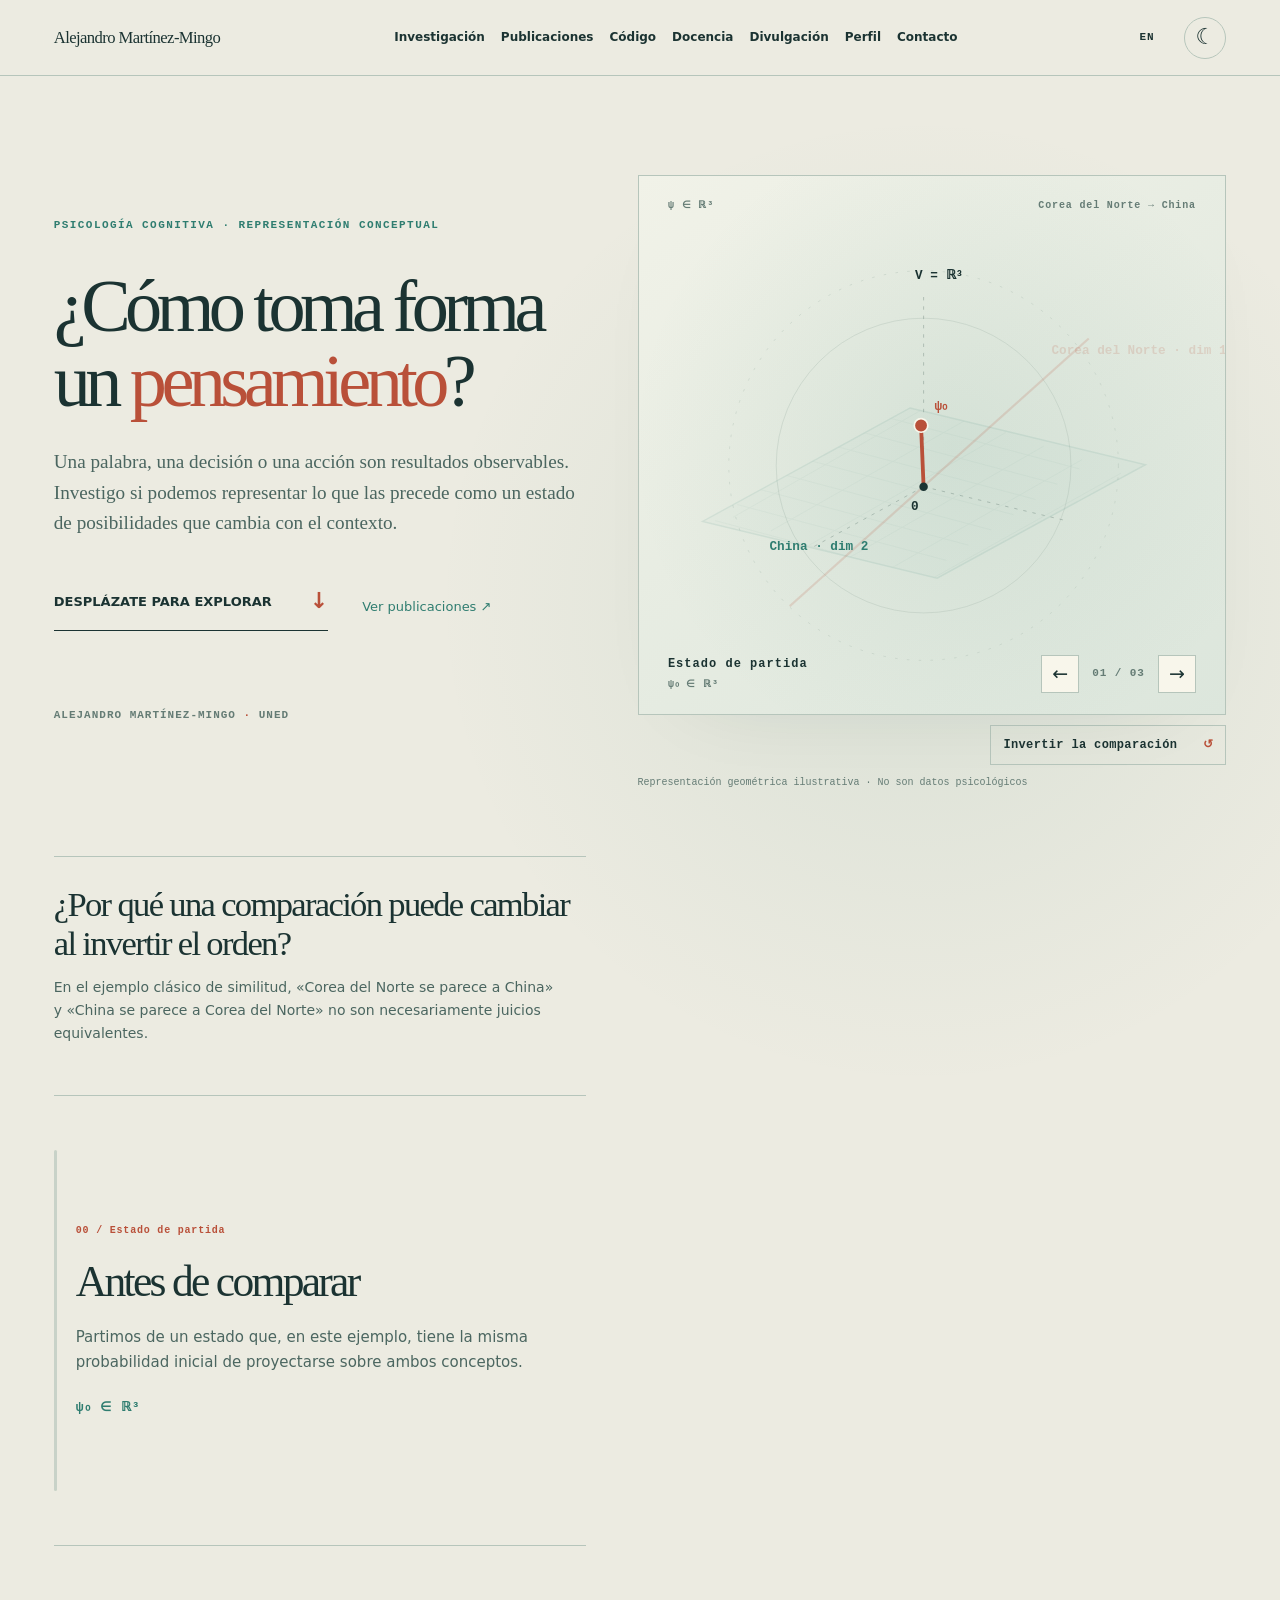
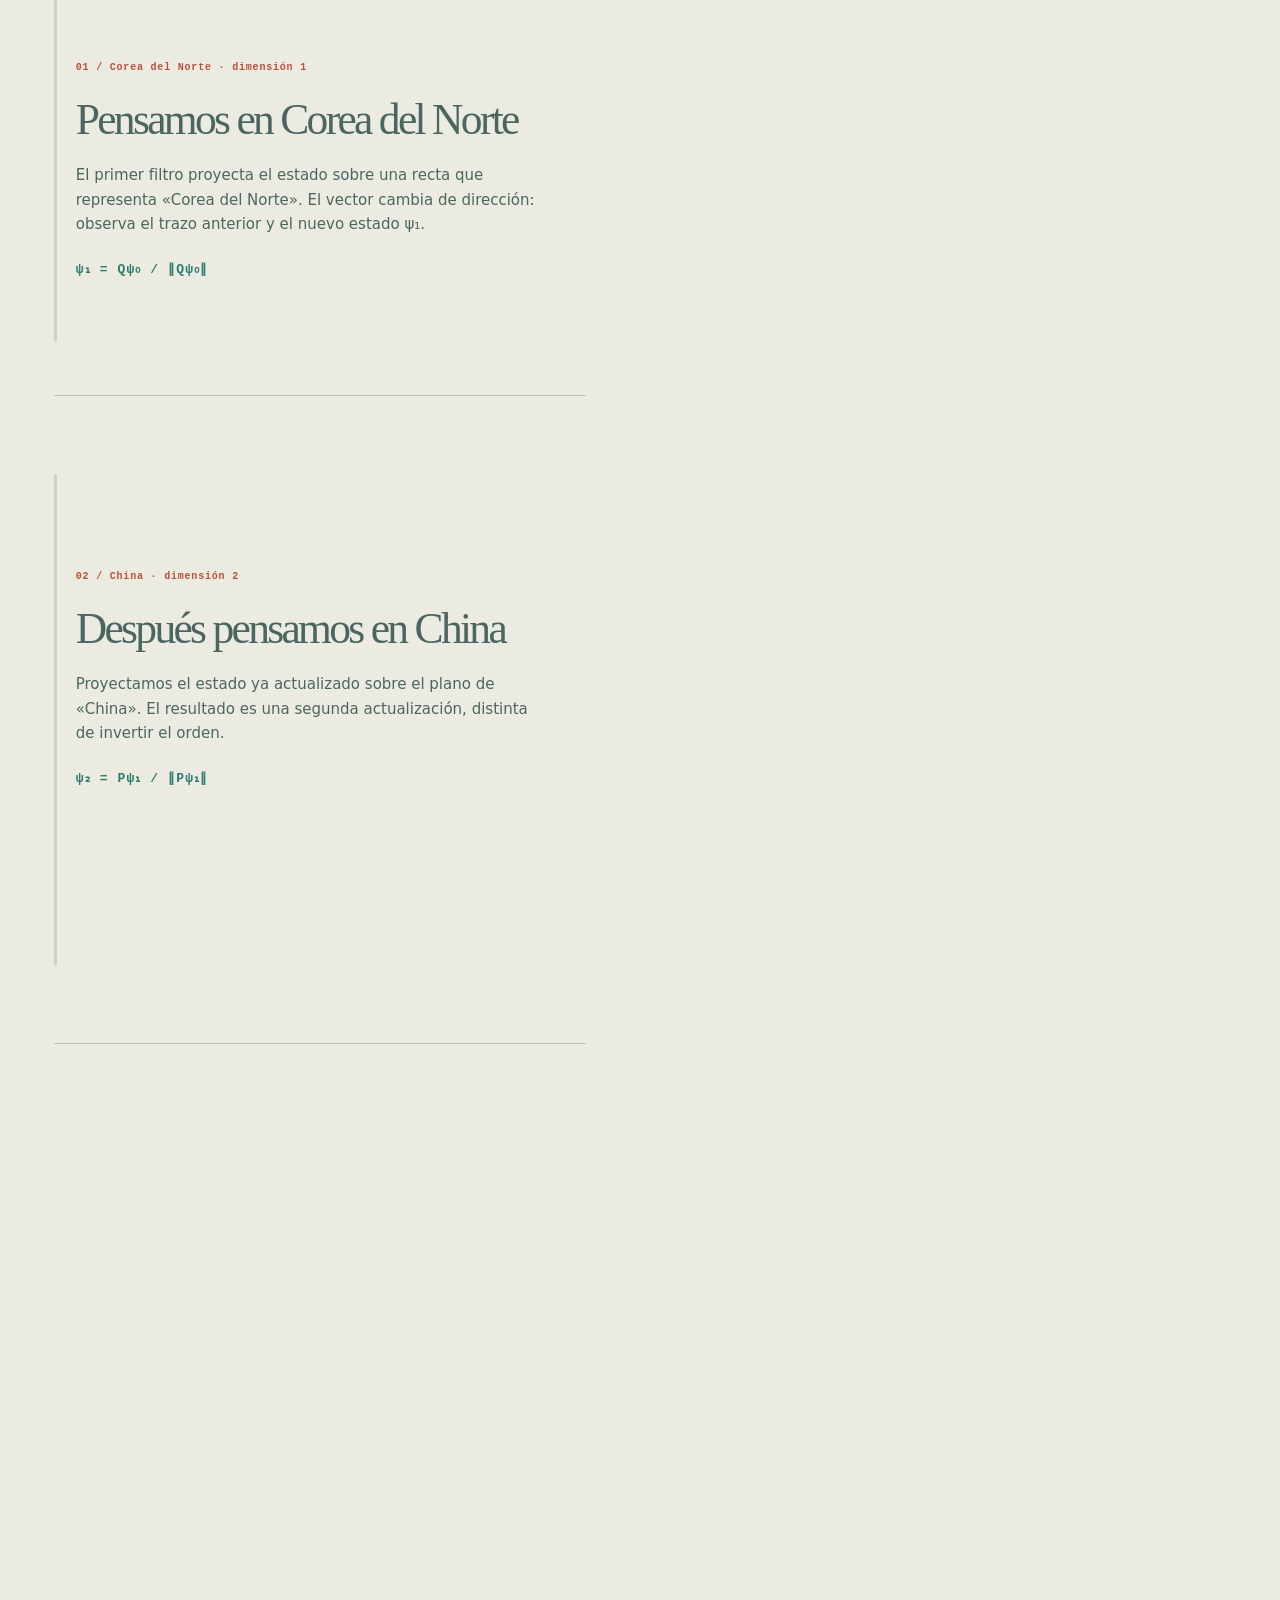
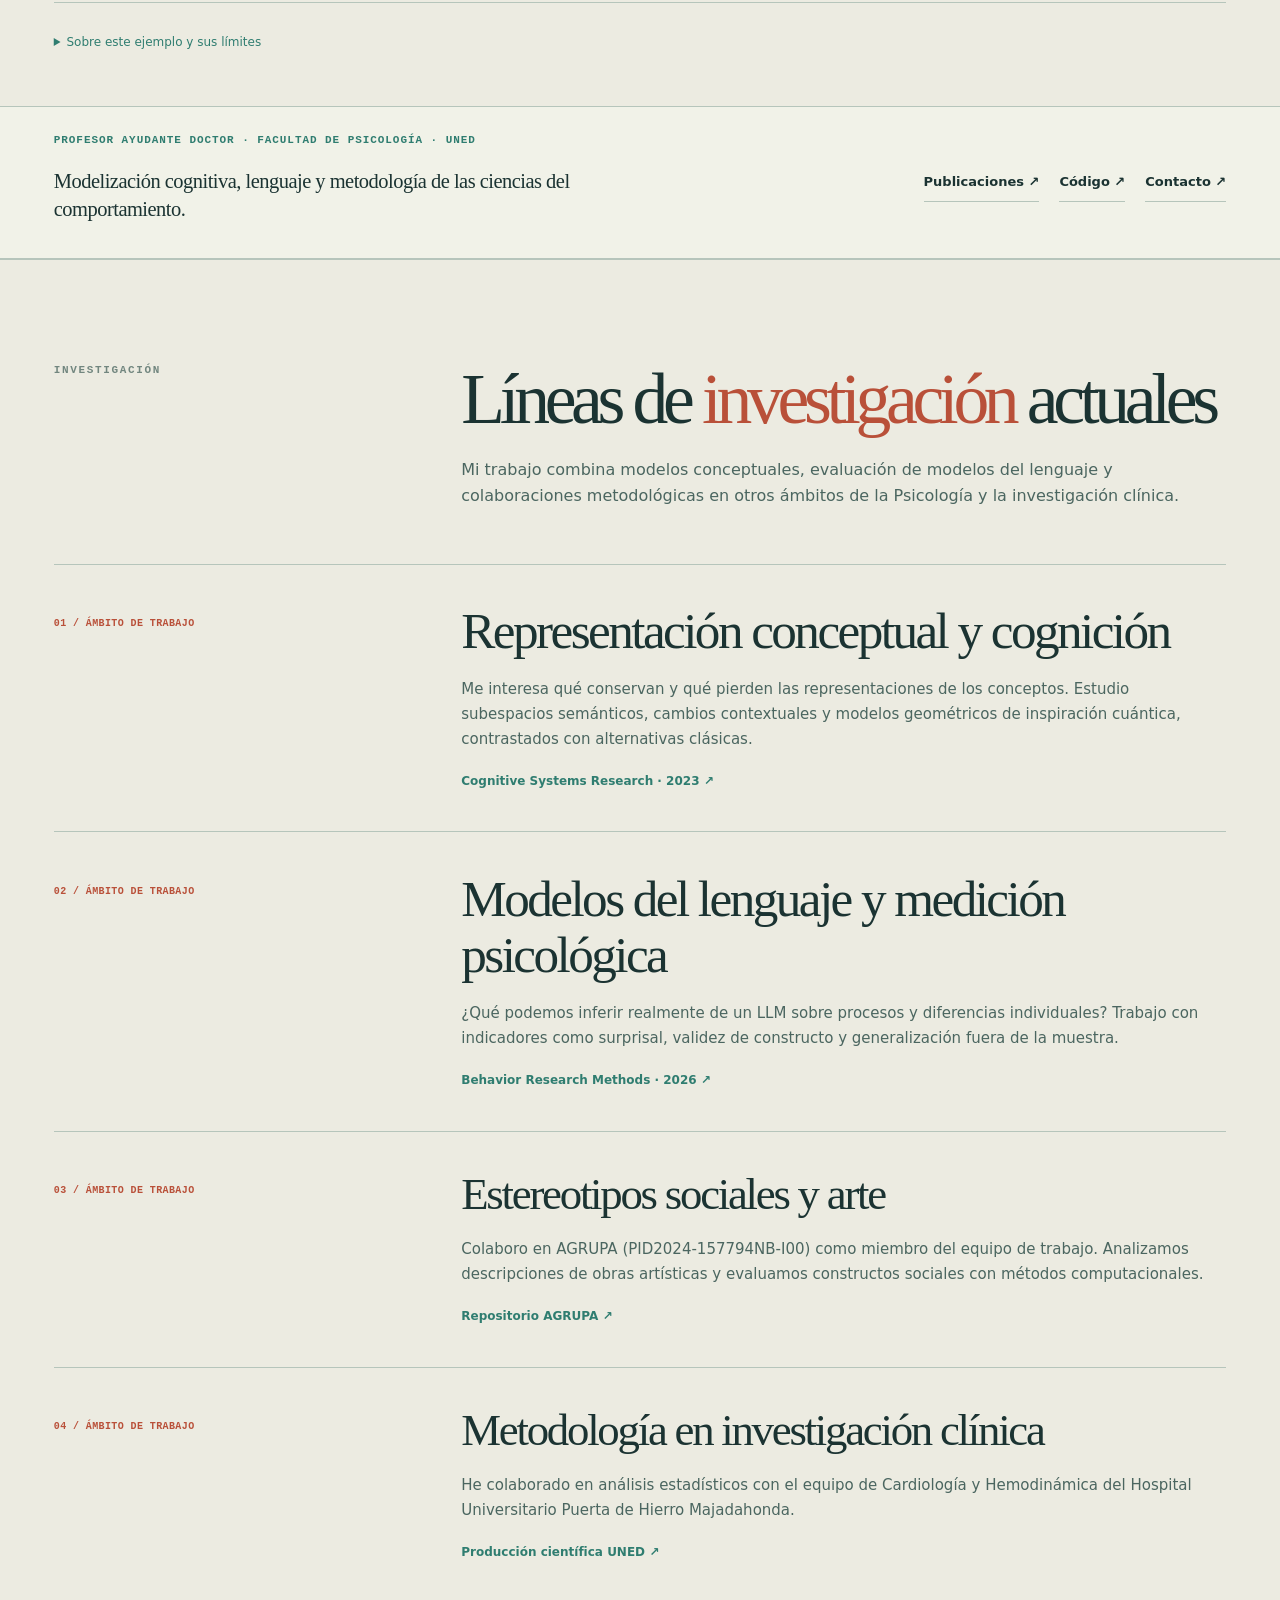
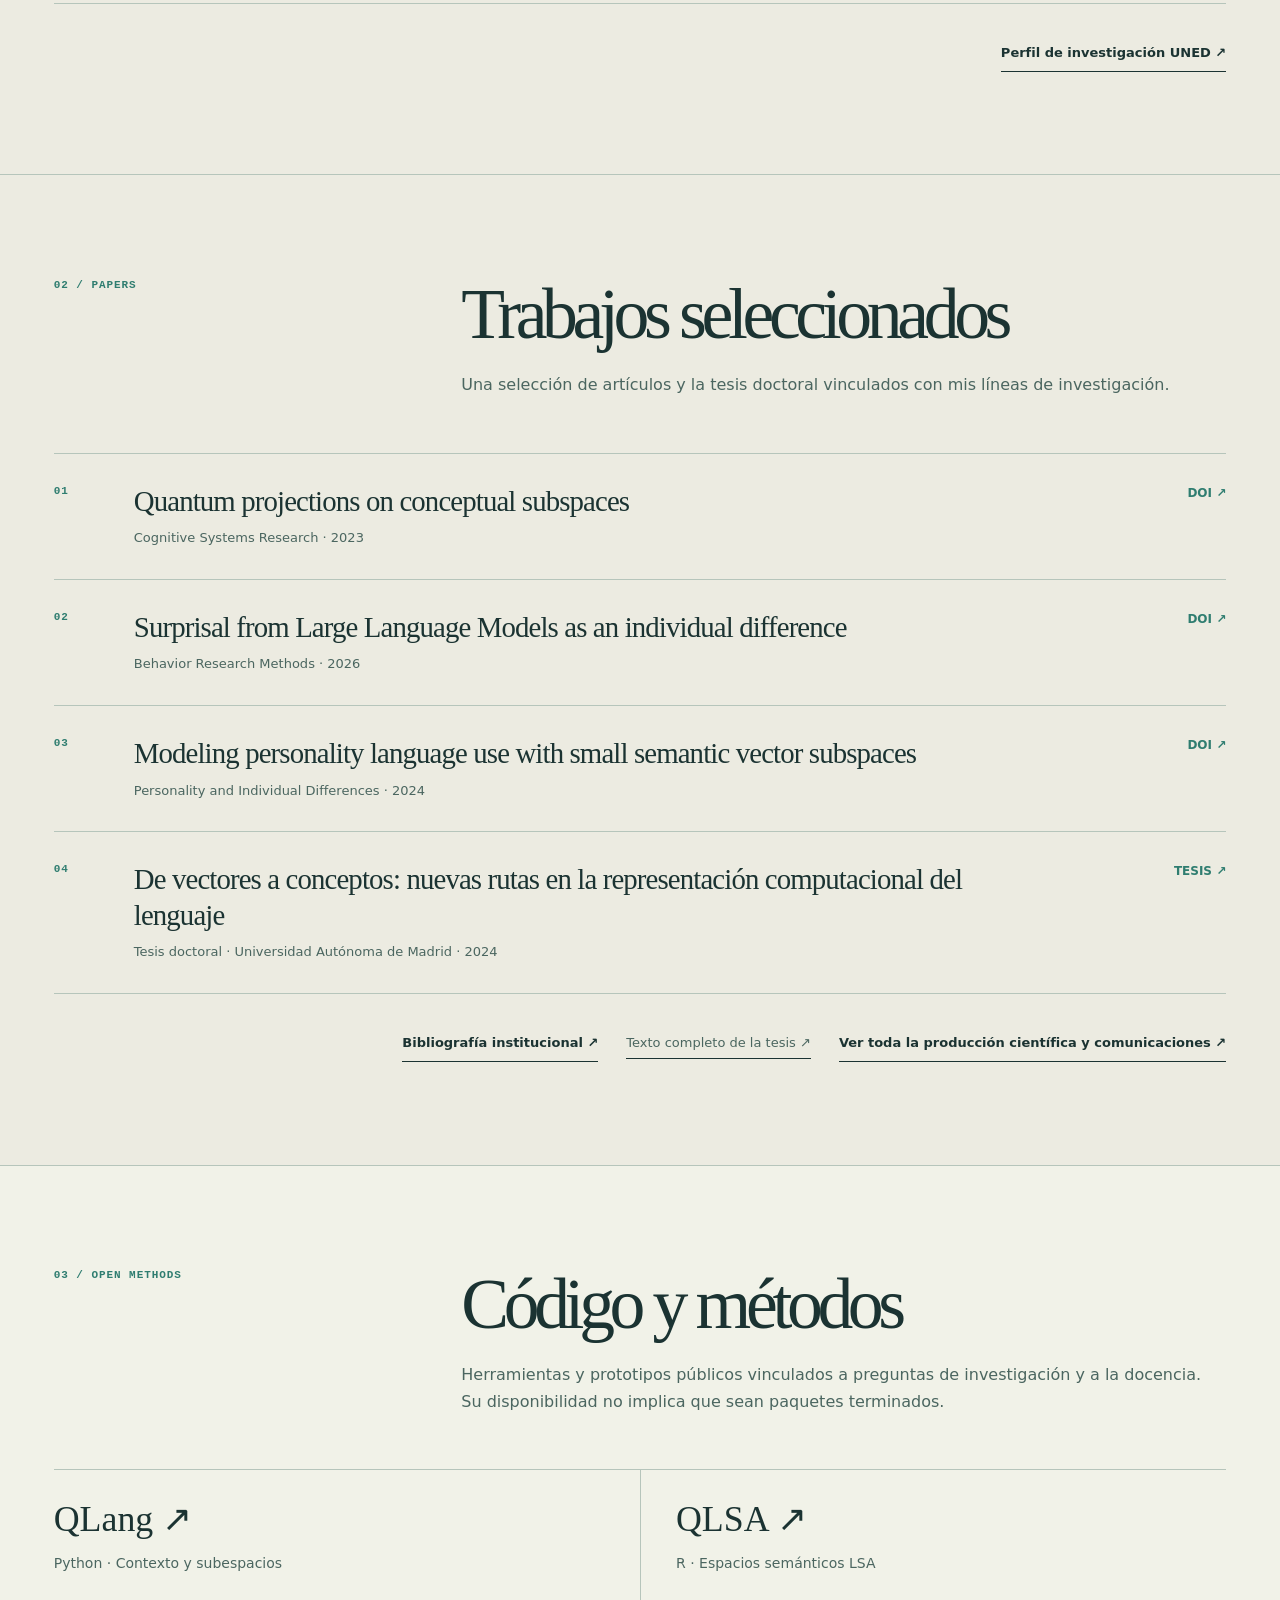
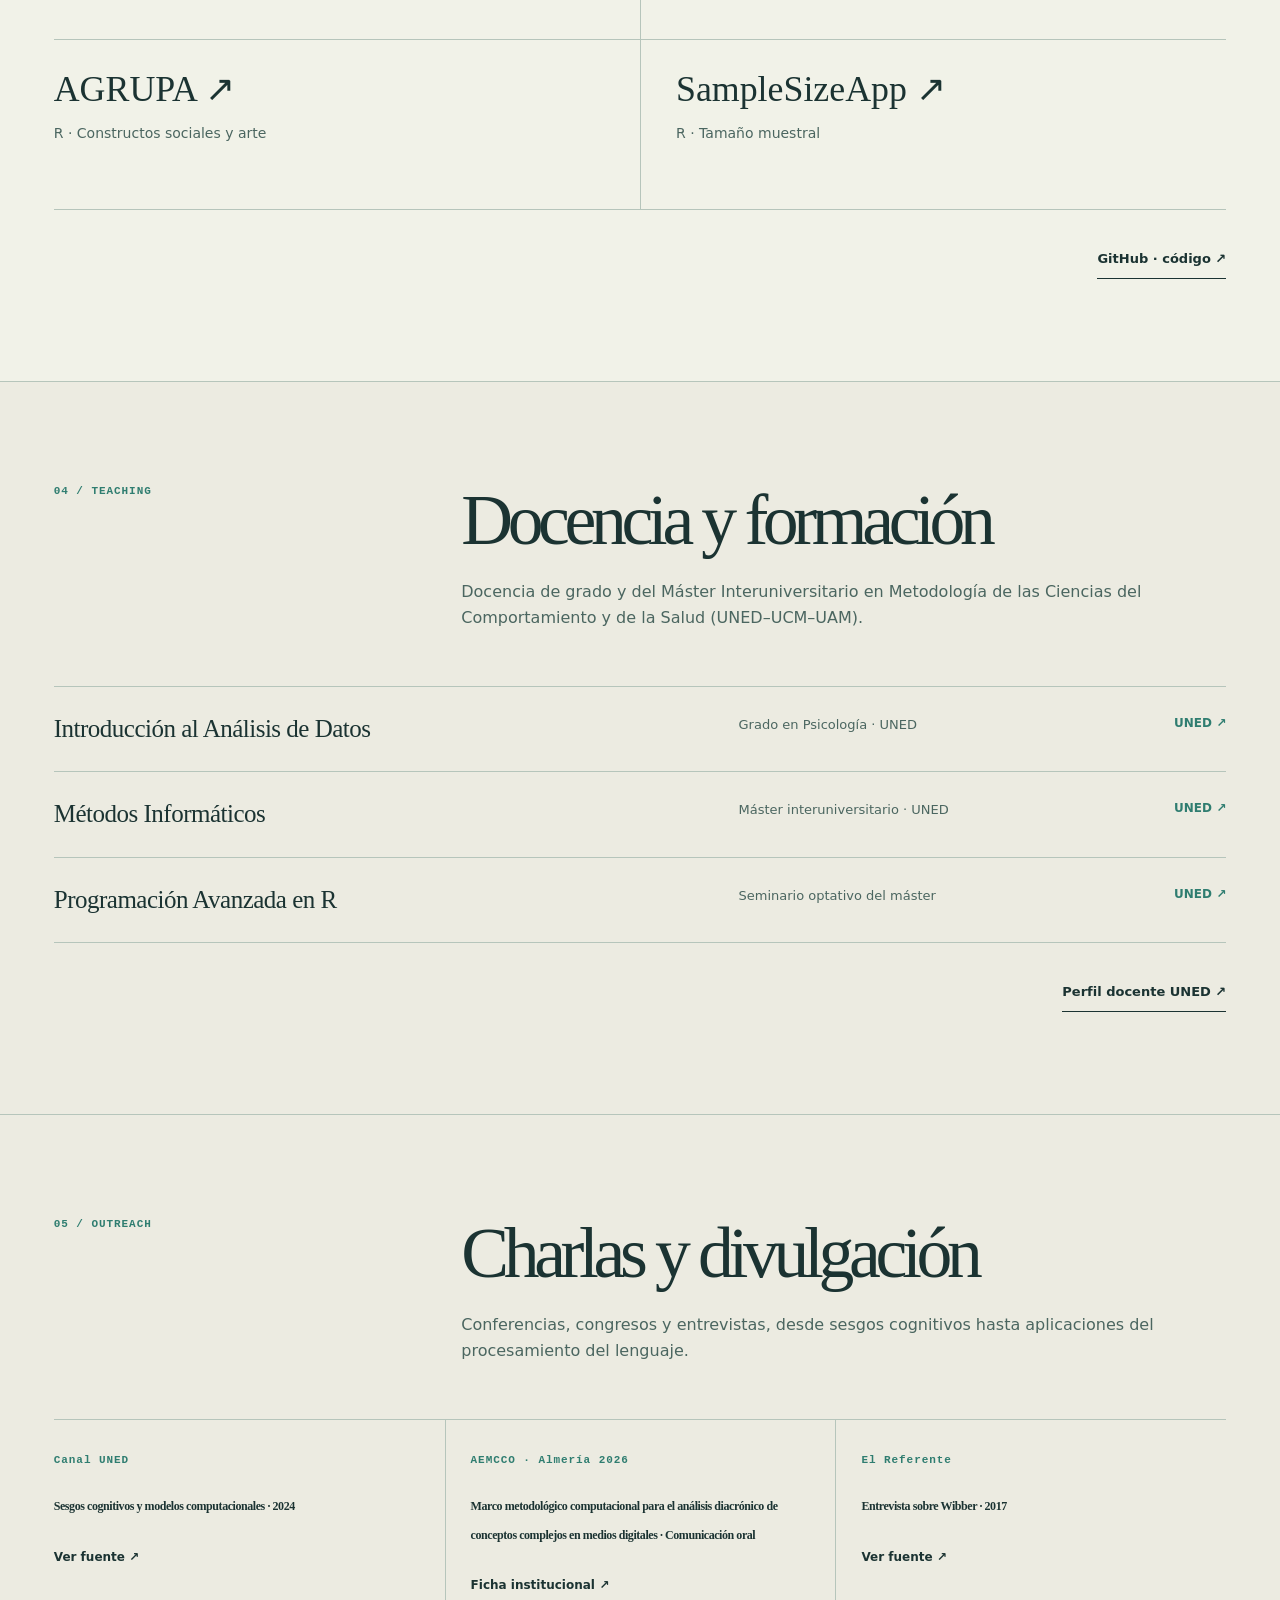
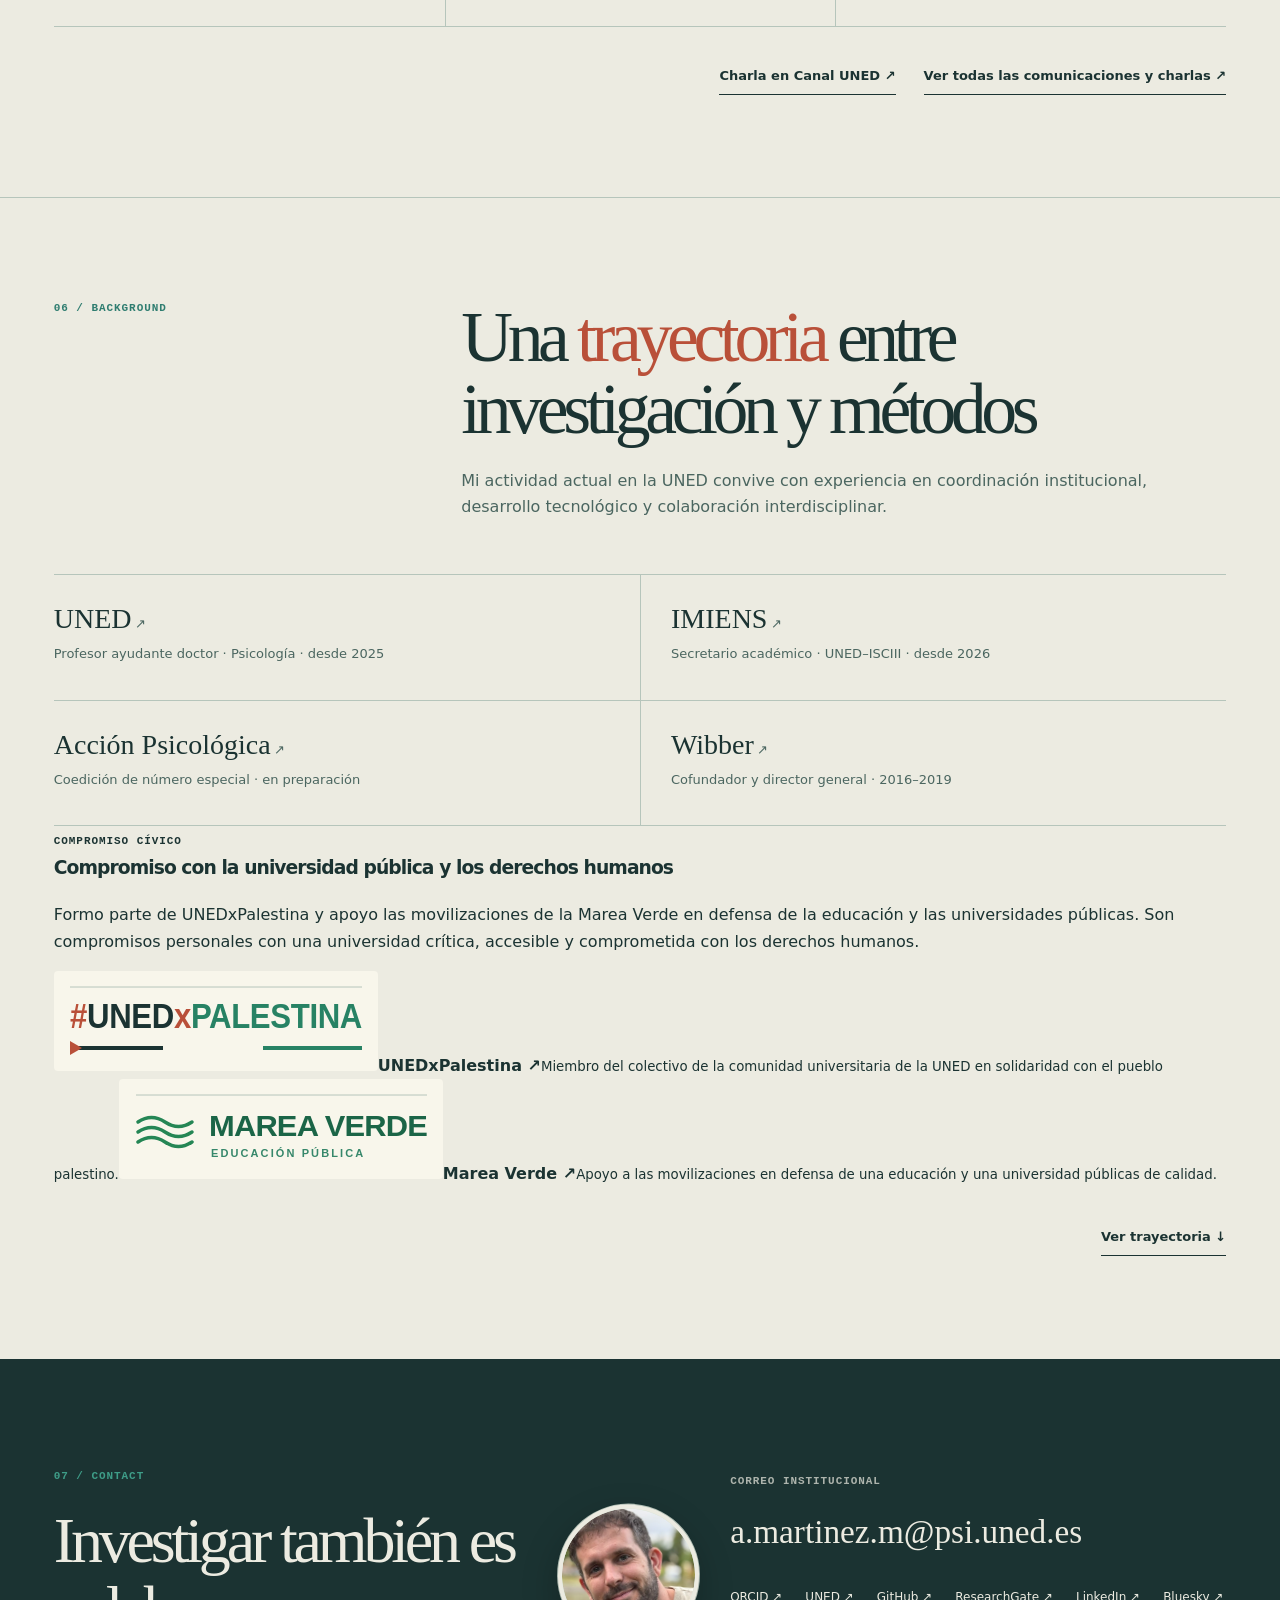
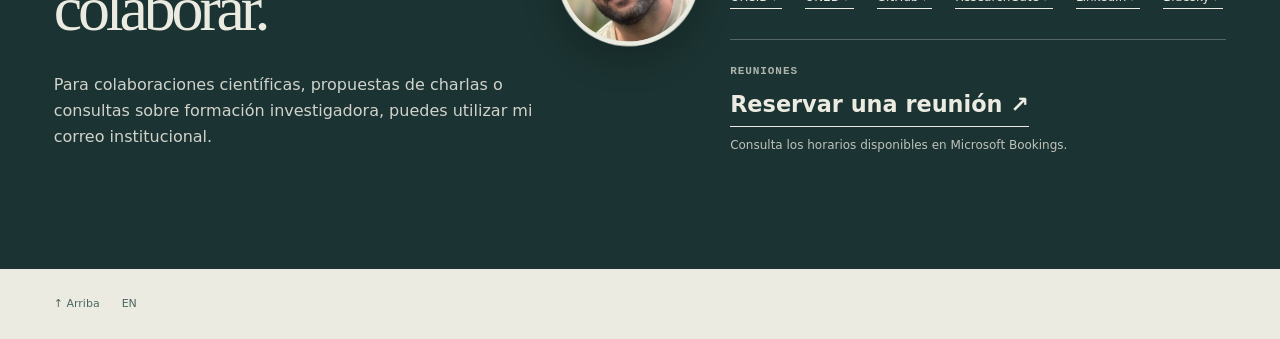
==== commit 06b2c54f: "Include civic engagement section within academic profile (Spanish)" ====
--- a/index.html
+++ b/index.html
@@ -1,7 +1,7 @@
 <!DOCTYPE html>
 
 <html data-theme="light" lang="es"><head>
-<meta charset="utf-8"/><meta content="width=device-width,initial-scale=1" name="viewport"/><meta content="light dark" name="color-scheme"/><meta content="index,follow,max-image-preview:large" name="robots"/><title>Alejandro Martínez-Mingo | Psicología cognitiva, lenguaje e IA | UNED</title><meta content="Investigación en representación conceptual, modelos del lenguaje y metodología psicológica. Publicaciones, código, docencia y divulgación de Alejandro Martínez-Mingo (UNED)." name="description"/><link href="favicon.svg" rel="icon" type="image/svg+xml"/><link href="assets/lab-v5.css?v=8" rel="stylesheet"/><script>try{let a=localStorage.getItem('academic-theme');document.documentElement.dataset.theme=a||((matchMedia('(prefers-color-scheme: dark)').matches)?'dark':'light')}catch(e){}</script><script type="application/ld+json">{"@context":"https://schema.org","@type":"ProfilePage","name":"Alejandro Martínez-Mingo | Psicología cognitiva, lenguaje e IA | UNED","mainEntity":{"@type":"Person","@id":"https://alejandrommingo.github.io/#person","name":"Alejandro Martínez-Mingo","jobTitle":"Profesor Ayudante Doctor","affiliation":{"@type":"CollegeOrUniversity","name":"Universidad Nacional de Educación a Distancia"},"sameAs":["https://orcid.org/0000-0002-5617-1453","https://portalcientifico.uned.es/investigadores/1200696/detalle","https://github.com/alejandrommingo","https://www.researchgate.net/profile/Alejandro-Martinez-Mingo","https://www.linkedin.com/in/alejandro-mart%C3%ADnez-mingo-6bb258b3/","https://bsky.app/profile/amartinezm.bsky.social"],"url":"https://alejandrommingo.github.io/","image":"https://alejandrommingo.github.io/perfil.jpeg"},"@id":"https://alejandrommingo.github.io/#profile","url":"https://alejandrommingo.github.io/","inLanguage":"es"}</script><script>window.LAB_V3={"lang":"es","stages":["Estado de partida","Corea del Norte · dimensión 1","China · dimensión 2"],"forms":["ψ₀ ∈ ℝ³","ψ₁ = Qψ₀ / ‖Qψ₀‖","ψ₂ = Pψ₁ / ‖Pψ₁‖"],"titles":["Antes de comparar","Pensamos en Corea del Norte","Después pensamos en China"],"texts":["Partimos de un estado que, en este ejemplo, tiene la misma probabilidad inicial de proyectarse sobre ambos conceptos.","El primer filtro proyecta el estado sobre una recta que representa «Corea del Norte». El vector cambia de dirección: observa el trazo anterior y el nuevo estado ψ₁.","Proyectamos el estado ya actualizado sobre el plano de «China». El resultado es una segunda actualización, distinta de invertir el orden."],"reverseStages":["Estado de partida","China · dimensión 2","Corea del Norte · dimensión 1"],"reverseForms":["ψ₀ ∈ ℝ³","ψ₁ = Pψ₀ / ‖Pψ₀‖","ψ₂ = Qψ₁ / ‖Qψ₁‖"],"reverseTitles":["Antes de comparar","Pensamos en China","Después pensamos en Corea del Norte"],"reverseTexts":["Partimos del mismo estado inicial. Ahora invertimos los términos de la comparación.","Primero consideramos «China». El estado se actualiza mediante una proyección sobre el plano de dimensión dos.","La segunda proyección selecciona la recta de «Corea del Norte». El estado final y el peso matemático de esta secuencia difieren del orden anterior."],"comparisonQP":"Corea del Norte → China","comparisonPQ":"China → Corea del Norte","buttonQP":"Invertir la comparación","buttonPQ":"Volver al primer orden","end":"Fin de la comparación"};</script><script defer="" src="assets/lab-v5.js?v=10"></script><link rel="canonical" href="https://alejandrommingo.github.io/"/><link rel="alternate" hreflang="es" href="https://alejandrommingo.github.io/"/><link rel="alternate" hreflang="en" href="https://alejandrommingo.github.io/en/"/><link rel="alternate" hreflang="x-default" href="https://alejandrommingo.github.io/"/><meta property="og:type" content="profile"/><meta property="og:site_name" content="Alejandro Martínez-Mingo"/><meta property="og:title" content="Alejandro Martínez-Mingo | Psicología cognitiva, lenguaje e IA | UNED"/><meta property="og:description" content="Investigación en representación conceptual, modelos del lenguaje y metodología psicológica. Publicaciones, código, docencia y divulgación de Alejandro Martínez-Mingo (UNED)."/><meta property="og:url" content="https://alejandrommingo.github.io/"/><meta property="og:locale" content="es_ES"/><meta property="og:image" content="https://alejandrommingo.github.io/assets/social-preview-full-geometry.png"/><meta property="og:image:secure_url" content="https://alejandrommingo.github.io/assets/social-preview-full-geometry.png"/><meta property="og:image:type" content="image/png"/><meta property="og:image:width" content="1200"/><meta property="og:image:height" content="630"/><meta property="og:image:alt" content="Alejandro Martínez-Mingo: geometría y representación conceptual"/><meta name="twitter:card" content="summary_large_image"/><meta name="twitter:title" content="Alejandro Martínez-Mingo | Psicología cognitiva, lenguaje e IA | UNED"/><meta name="twitter:description" content="Investigación en representación conceptual, modelos del lenguaje y metodología psicológica. Publicaciones, código, docencia y divulgación de Alejandro Martínez-Mingo (UNED)."/><meta name="twitter:image" content="https://alejandrommingo.github.io/assets/social-preview-full-geometry.png"/><link href="assets/phase-guide.css?v=4" rel="stylesheet"/></head>
+<meta charset="utf-8"/><meta content="width=device-width,initial-scale=1" name="viewport"/><meta content="light dark" name="color-scheme"/><meta content="index,follow,max-image-preview:large" name="robots"/><title>Alejandro Martínez-Mingo | Psicología cognitiva, lenguaje e IA | UNED</title><meta content="Investigación en representación conceptual, modelos del lenguaje y metodología psicológica. Publicaciones, código, docencia y divulgación de Alejandro Martínez-Mingo (UNED)." name="description"/><link href="favicon.svg" rel="icon" type="image/svg+xml"/><link href="assets/lab-v5.css?v=9" rel="stylesheet"/><script>try{let a=localStorage.getItem('academic-theme');document.documentElement.dataset.theme=a||((matchMedia('(prefers-color-scheme: dark)').matches)?'dark':'light')}catch(e){}</script><script type="application/ld+json">{"@context":"https://schema.org","@type":"ProfilePage","name":"Alejandro Martínez-Mingo | Psicología cognitiva, lenguaje e IA | UNED","mainEntity":{"@type":"Person","@id":"https://alejandrommingo.github.io/#person","name":"Alejandro Martínez-Mingo","jobTitle":"Profesor Ayudante Doctor","affiliation":{"@type":"CollegeOrUniversity","name":"Universidad Nacional de Educación a Distancia"},"sameAs":["https://orcid.org/0000-0002-5617-1453","https://portalcientifico.uned.es/investigadores/1200696/detalle","https://github.com/alejandrommingo","https://www.researchgate.net/profile/Alejandro-Martinez-Mingo","https://www.linkedin.com/in/alejandro-mart%C3%ADnez-mingo-6bb258b3/","https://bsky.app/profile/amartinezm.bsky.social"],"url":"https://alejandrommingo.github.io/","image":"https://alejandrommingo.github.io/perfil.jpeg"},"@id":"https://alejandrommingo.github.io/#profile","url":"https://alejandrommingo.github.io/","inLanguage":"es"}</script><script>window.LAB_V3={"lang":"es","stages":["Estado de partida","Corea del Norte · dimensión 1","China · dimensión 2"],"forms":["ψ₀ ∈ ℝ³","ψ₁ = Qψ₀ / ‖Qψ₀‖","ψ₂ = Pψ₁ / ‖Pψ₁‖"],"titles":["Antes de comparar","Pensamos en Corea del Norte","Después pensamos en China"],"texts":["Partimos de un estado que, en este ejemplo, tiene la misma probabilidad inicial de proyectarse sobre ambos conceptos.","El primer filtro proyecta el estado sobre una recta que representa «Corea del Norte». El vector cambia de dirección: observa el trazo anterior y el nuevo estado ψ₁.","Proyectamos el estado ya actualizado sobre el plano de «China». El resultado es una segunda actualización, distinta de invertir el orden."],"reverseStages":["Estado de partida","China · dimensión 2","Corea del Norte · dimensión 1"],"reverseForms":["ψ₀ ∈ ℝ³","ψ₁ = Pψ₀ / ‖Pψ₀‖","ψ₂ = Qψ₁ / ‖Qψ₁‖"],"reverseTitles":["Antes de comparar","Pensamos en China","Después pensamos en Corea del Norte"],"reverseTexts":["Partimos del mismo estado inicial. Ahora invertimos los términos de la comparación.","Primero consideramos «China». El estado se actualiza mediante una proyección sobre el plano de dimensión dos.","La segunda proyección selecciona la recta de «Corea del Norte». El estado final y el peso matemático de esta secuencia difieren del orden anterior."],"comparisonQP":"Corea del Norte → China","comparisonPQ":"China → Corea del Norte","buttonQP":"Invertir la comparación","buttonPQ":"Volver al primer orden","end":"Fin de la comparación"};</script><script defer="" src="assets/lab-v5.js?v=10"></script><link rel="canonical" href="https://alejandrommingo.github.io/"/><link rel="alternate" hreflang="es" href="https://alejandrommingo.github.io/"/><link rel="alternate" hreflang="en" href="https://alejandrommingo.github.io/en/"/><link rel="alternate" hreflang="x-default" href="https://alejandrommingo.github.io/"/><meta property="og:type" content="profile"/><meta property="og:site_name" content="Alejandro Martínez-Mingo"/><meta property="og:title" content="Alejandro Martínez-Mingo | Psicología cognitiva, lenguaje e IA | UNED"/><meta property="og:description" content="Investigación en representación conceptual, modelos del lenguaje y metodología psicológica. Publicaciones, código, docencia y divulgación de Alejandro Martínez-Mingo (UNED)."/><meta property="og:url" content="https://alejandrommingo.github.io/"/><meta property="og:locale" content="es_ES"/><meta property="og:image" content="https://alejandrommingo.github.io/assets/social-preview-full-geometry.png"/><meta property="og:image:secure_url" content="https://alejandrommingo.github.io/assets/social-preview-full-geometry.png"/><meta property="og:image:type" content="image/png"/><meta property="og:image:width" content="1200"/><meta property="og:image:height" content="630"/><meta property="og:image:alt" content="Alejandro Martínez-Mingo: geometría y representación conceptual"/><meta name="twitter:card" content="summary_large_image"/><meta name="twitter:title" content="Alejandro Martínez-Mingo | Psicología cognitiva, lenguaje e IA | UNED"/><meta name="twitter:description" content="Investigación en representación conceptual, modelos del lenguaje y metodología psicológica. Publicaciones, código, docencia y divulgación de Alejandro Martínez-Mingo (UNED)."/><meta name="twitter:image" content="https://alejandrommingo.github.io/assets/social-preview-full-geometry.png"/><link href="assets/phase-guide.css?v=4" rel="stylesheet"/></head>
 <body><a class="skip-link" href="#research">Ir directamente al contenido</a><div aria-hidden="true" class="reading-progress"></div>
 <header class="site-header"><div class="wide head-content"><a class="brand" href="#top"><span class="brand-name">Alejandro Martínez-Mingo</span></a><nav aria-label="Navegación principal" class="desktop-nav"><a href="#research">Investigación</a><a href="#publications">Publicaciones</a><a href="#code">Código</a><a href="#teaching">Docencia</a><a href="#outreach">Divulgación</a><a href="#about">Perfil</a><a href="#contact">Contacto</a></nav><details class="mobile-nav"><summary aria-label="Abrir menú"><span aria-hidden="true">☰</span></summary><nav><a href="#research">Investigación</a><a href="#publications">Publicaciones</a><a href="#code">Código</a><a href="#teaching">Docencia</a><a href="#outreach">Divulgación</a><a href="#about">Perfil</a><a href="#contact">Contacto</a></nav></details><a class="lang-toggle mono" href="en/" hreflang="en">EN</a><button aria-label="Cambiar apariencia" class="theme-toggle" id="theme-switch" title="Cambiar apariencia" type="button">◐</button></div></header>
 <main id="top">
@@ -30,6 +30,6 @@
 <section class="body-section wide code-section" id="code"><div class="sect-head"><span class="mono sect-n">03 / OPEN METHODS</span><h2>Código y métodos</h2><p class="sect-intro">Herramientas y prototipos públicos vinculados a preguntas de investigación y a la docencia. Su disponibilidad no implica que sean paquetes terminados.</p></div><div class="tool-grid"><article class="tool-entry"><span class="tool-name"><a class="" href="https://github.com/alejandrommingo/QLang" rel="noopener noreferrer" target="_blank">QLang<span aria-hidden="true"> ↗</span></a></span><span class="tool-desc">Python · Contexto y subespacios</span></article><article class="tool-entry"><span class="tool-name"><a class="" href="https://github.com/alejandrommingo/QLSA" rel="noopener noreferrer" target="_blank">QLSA<span aria-hidden="true"> ↗</span></a></span><span class="tool-desc">R · Espacios semánticos LSA</span></article><article class="tool-entry"><span class="tool-name"><a class="" href="https://github.com/alejandrommingo/AGRUPA" rel="noopener noreferrer" target="_blank">AGRUPA<span aria-hidden="true"> ↗</span></a></span><span class="tool-desc">R · Constructos sociales y arte</span></article><article class="tool-entry"><span class="tool-name"><a class="" href="https://github.com/alejandrommingo/SampleSizeApp" rel="noopener noreferrer" target="_blank">SampleSizeApp<span aria-hidden="true"> ↗</span></a></span><span class="tool-desc">R · Tamaño muestral</span></article></div><div class="section-tail"><a class="" href="https://github.com/alejandrommingo" rel="noopener noreferrer" target="_blank">GitHub · código ↗</a></div></section>
 <section class="body-section wide" id="teaching"><div class="sect-head"><span class="mono sect-n">04 / TEACHING</span><h2>Docencia y formación</h2><p class="sect-intro">Docencia de grado y del Máster Interuniversitario en Metodología de las Ciencias del Comportamiento y de la Salud (UNED–UCM–UAM).</p></div><ul class="teaching-list"><li class="list-entry"><span>Introducción al Análisis de Datos</span><small>Grado en Psicología · UNED</small><a class="" href="https://www.uned.es/universidad/inicio/estudios/grados/grado-en-psicologia/asignaturas.html?codAsignatura=62011037&amp;codTitulacion=6201&amp;idContenido=1" rel="noopener noreferrer" target="_blank">UNED<span aria-hidden="true"> ↗</span></a></li><li class="list-entry"><span>Métodos Informáticos</span><small>Máster interuniversitario · UNED</small><a class="" href="https://www.uned.es/universidad/inicio/estudios/masteres/master-interuniversitario-en-metodologia-de-las-ciencias-del-comportamiento-y-de-la-salud-uned-ucm-y-uam/asignaturas.html?codAsignatura=22201096&amp;codTitulacion=220101&amp;idContenido=1" rel="noopener noreferrer" target="_blank">UNED<span aria-hidden="true"> ↗</span></a></li><li class="list-entry"><span>Programación Avanzada en R</span><small>Seminario optativo del máster</small><a class="" href="https://www.uned.es/universidad/inicio/estudios/masteres/master-interuniversitario-en-metodologia-de-las-ciencias-del-comportamiento-y-de-la-salud-uned-ucm-y-uam/asignaturas.html?codAsignatura=22011085&amp;codTitulacion=220101&amp;idContenido=1" rel="noopener noreferrer" target="_blank">UNED<span aria-hidden="true"> ↗</span></a></li></ul><div class="section-tail"><a class="" href="https://www.uned.es/universidad/docentes/psicologia/alejandro-martinez-mingo.html" rel="noopener noreferrer" target="_blank">Perfil docente UNED ↗</a></div></section>
 <section class="body-section wide" id="outreach"><div class="sect-head"><span class="mono sect-n">05 / OUTREACH</span><h2>Charlas y divulgación</h2><p class="sect-intro">Conferencias, congresos y entrevistas, desde sesgos cognitivos hasta aplicaciones del procesamiento del lenguaje.</p></div><div class="outreach-list"><article class="out-item"><span class="mono">Canal UNED</span><p><a href="https://canal.uned.es/video/672c6c0b83ed451c5a075e76" target="_blank" rel="noopener noreferrer">Sesgos cognitivos y modelos computacionales · 2024</a></p><a class="" href="https://canal.uned.es/video/672c6c0b83ed451c5a075e76" rel="noopener noreferrer" target="_blank">Ver fuente<span aria-hidden="true"> ↗</span></a></article><article class="out-item"><span class="mono">AEMCCO · Almería 2026</span><p><a href="https://www.uned.es/universidad/docentes/psicologia/alejandro-martinez-mingo.html" target="_blank" rel="noopener noreferrer">Marco metodológico computacional para el análisis diacrónico de conceptos complejos en medios digitales · Comunicación oral</a></p><a href="https://www.uned.es/universidad/docentes/psicologia/alejandro-martinez-mingo.html" rel="noopener noreferrer" target="_blank">Ficha institucional<span aria-hidden="true"> ↗</span></a></article><article class="out-item"><span class="mono">El Referente</span><p><a href="https://elreferente.es/entrevistas/para-construir-una-sociedad-mas-amable-las-empresas-deberian-seguir-la-filosofia-people-first/" target="_blank" rel="noopener noreferrer">Entrevista sobre Wibber · 2017</a></p><a class="" href="https://elreferente.es/entrevistas/para-construir-una-sociedad-mas-amable-las-empresas-deberian-seguir-la-filosofia-people-first/" rel="noopener noreferrer" target="_blank">Ver fuente<span aria-hidden="true"> ↗</span></a></article></div><div class="section-tail"><a class="" href="https://canal.uned.es/video/672c6c0b83ed451c5a075e76" rel="noopener noreferrer" target="_blank">Charla en Canal UNED ↗</a> <a class="research-index-link" href="publicaciones/#presentations">Ver todas las comunicaciones y charlas ↗</a></div></section>
-<section class="body-section wide" id="about"><div class="sect-head"><span class="mono sect-n">06 / BACKGROUND</span><h2>Una <span class="accent-word">trayectoria</span> entre investigación y métodos</h2><p class="sect-intro">Mi actividad actual en la UNED convive con experiencia en coordinación institucional, desarrollo tecnológico y colaboración interdisciplinar.</p></div><ul class="profile-grid"><li><strong><a href="https://www.uned.es/universidad/docentes/psicologia/alejandro-martinez-mingo.html" rel="noopener noreferrer" target="_blank">UNED<span aria-hidden="true"> ↗</span></a></strong><span>Profesor ayudante doctor · Psicología · desde 2025</span></li><li><strong><a href="https://www.imiens.es/consejo_rector.php" rel="noopener noreferrer" target="_blank">IMIENS<span aria-hidden="true"> ↗</span></a></strong><span>Secretario académico · UNED–ISCIII · desde 2026</span></li><li><strong><a href="https://revistas.uned.es/index.php/accionpsicologica" rel="noopener noreferrer" target="_blank">Acción Psicológica<span aria-hidden="true"> ↗</span></a></strong><span>Coedición de número especial · en preparación</span></li><li><strong><a href="https://elreferente.es/entrevistas/para-construir-una-sociedad-mas-amable-las-empresas-deberian-seguir-la-filosofia-people-first/" rel="noopener noreferrer" target="_blank">Wibber<span aria-hidden="true"> ↗</span></a></strong><span>Cofundador y director general · 2016–2019</span></li></ul><div class="section-tail"><a class="" href="#about" rel="noopener noreferrer" target="_blank">Ver trayectoria ↓</a></div></section>
+<section class="body-section wide" id="about"><div class="sect-head"><span class="mono sect-n">06 / BACKGROUND</span><h2>Una <span class="accent-word">trayectoria</span> entre investigación y métodos</h2><p class="sect-intro">Mi actividad actual en la UNED convive con experiencia en coordinación institucional, desarrollo tecnológico y colaboración interdisciplinar.</p></div><ul class="profile-grid"><li><strong><a href="https://www.uned.es/universidad/docentes/psicologia/alejandro-martinez-mingo.html" rel="noopener noreferrer" target="_blank">UNED<span aria-hidden="true"> ↗</span></a></strong><span>Profesor ayudante doctor · Psicología · desde 2025</span></li><li><strong><a href="https://www.imiens.es/consejo_rector.php" rel="noopener noreferrer" target="_blank">IMIENS<span aria-hidden="true"> ↗</span></a></strong><span>Secretario académico · UNED–ISCIII · desde 2026</span></li><li><strong><a href="https://revistas.uned.es/index.php/accionpsicologica" rel="noopener noreferrer" target="_blank">Acción Psicológica<span aria-hidden="true"> ↗</span></a></strong><span>Coedición de número especial · en preparación</span></li><li><strong><a href="https://elreferente.es/entrevistas/para-construir-una-sociedad-mas-amable-las-empresas-deberian-seguir-la-filosofia-people-first/" rel="noopener noreferrer" target="_blank">Wibber<span aria-hidden="true"> ↗</span></a></strong><span>Cofundador y director general · 2016–2019</span></li></ul><aside class="civic-note" aria-labelledby="civic-title"><div class="civic-context"><span class="mono civic-kicker">COMPROMISO CÍVICO</span><h3 id="civic-title">Compromiso con la universidad pública y los derechos humanos</h3><p>Formo parte de UNEDxPalestina y apoyo las movilizaciones de la Marea Verde en defensa de la educación y las universidades públicas. Son compromisos personales con una universidad crítica, accesible y comprometida con los derechos humanos.</p></div><div class="civic-links"><a class="civic-link" href="https://blogs.uned.es/unedxpalestina/" target="_blank" rel="noopener noreferrer" aria-label="Visitar la web del colectivo UNEDxPalestina"><span class="civic-logo"><img src="assets/unedxpalestina-mark.svg" alt="UNEDxPalestina" width="324" height="100" loading="lazy" decoding="async"/></span><span class="civic-card-info"><strong>UNEDxPalestina <span aria-hidden="true">↗</span></strong><small>Miembro del colectivo de la comunidad universitaria de la UNED en solidaridad con el pueblo palestino.</small></span></a><a class="civic-link" href="https://mareaverdemadrid.blogspot.com/" target="_blank" rel="noopener noreferrer" aria-label="Visitar la web de Marea Verde Madrid"><span class="civic-logo"><img src="assets/marea-verde-mark.svg" alt="Marea Verde" width="324" height="100" loading="lazy" decoding="async"/></span><span class="civic-card-info"><strong>Marea Verde <span aria-hidden="true">↗</span></strong><small>Apoyo a las movilizaciones en defensa de una educación y una universidad públicas de calidad.</small></span></a></div></aside><div class="section-tail"><a class="" href="#about" rel="noopener noreferrer" target="_blank">Ver trayectoria ↓</a></div></section>
 <section class="contact-section" id="contact"><div class="wide contact-grid"><div><span class="mono sect-n">07 / CONTACT</span><div class="contact-heading"><h2>Investigar también es colaborar.</h2><figure class="contact-avatar"><img src="perfil.jpeg" width="560" height="657" alt="Fotografía de Alejandro Martínez-Mingo" decoding="async"/></figure></div><p>Para colaboraciones científicas, propuestas de charlas o consultas sobre formación investigadora, puedes utilizar mi correo institucional.</p></div><div class="contact-details"><span class="mono">CORREO INSTITUCIONAL</span><strong class="mail">a.martinez.m@psi.uned.es</strong><div class="profile-links"><a class="profile-link" href="https://orcid.org/0000-0002-5617-1453" rel="noopener noreferrer" target="_blank">ORCID<span aria-hidden="true"> ↗</span></a><a class="profile-link" href="https://portalcientifico.uned.es/investigadores/1200696/detalle" rel="noopener noreferrer" target="_blank">UNED<span aria-hidden="true"> ↗</span></a><a class="profile-link" href="https://github.com/alejandrommingo" rel="noopener noreferrer" target="_blank">GitHub<span aria-hidden="true"> ↗</span></a><a class="profile-link" href="https://www.researchgate.net/profile/Alejandro-Martinez-Mingo" rel="noopener noreferrer" target="_blank">ResearchGate<span aria-hidden="true"> ↗</span></a><a class="profile-link" href="https://www.linkedin.com/in/alejandro-mart%C3%ADnez-mingo-6bb258b3/" rel="noopener noreferrer" target="_blank">LinkedIn<span aria-hidden="true"> ↗</span></a><a class="profile-link" href="https://bsky.app/profile/amartinezm.bsky.social" rel="noopener noreferrer" target="_blank">Bluesky<span aria-hidden="true"> ↗</span></a></div><div class="booking-cta"><span class="mono">REUNIONES</span><a href="https://bookings.cloud.microsoft/bookwithme/user/ab5d411e1dc349f0828f4634b0ed643f@psi.uned.es?anonymous&amp;ismsaljsauthenabled&amp;ep=plink" target="_blank" rel="noopener noreferrer">Reservar una reunión <span aria-hidden="true">↗</span></a><span class="booking-hint">Consulta los horarios disponibles en Microsoft Bookings.</span></div></div></div></section>
 </main><footer class="footer wide"><div><a href="#top">↑ Arriba</a><a href="en/">EN</a></div></footer></body></html>
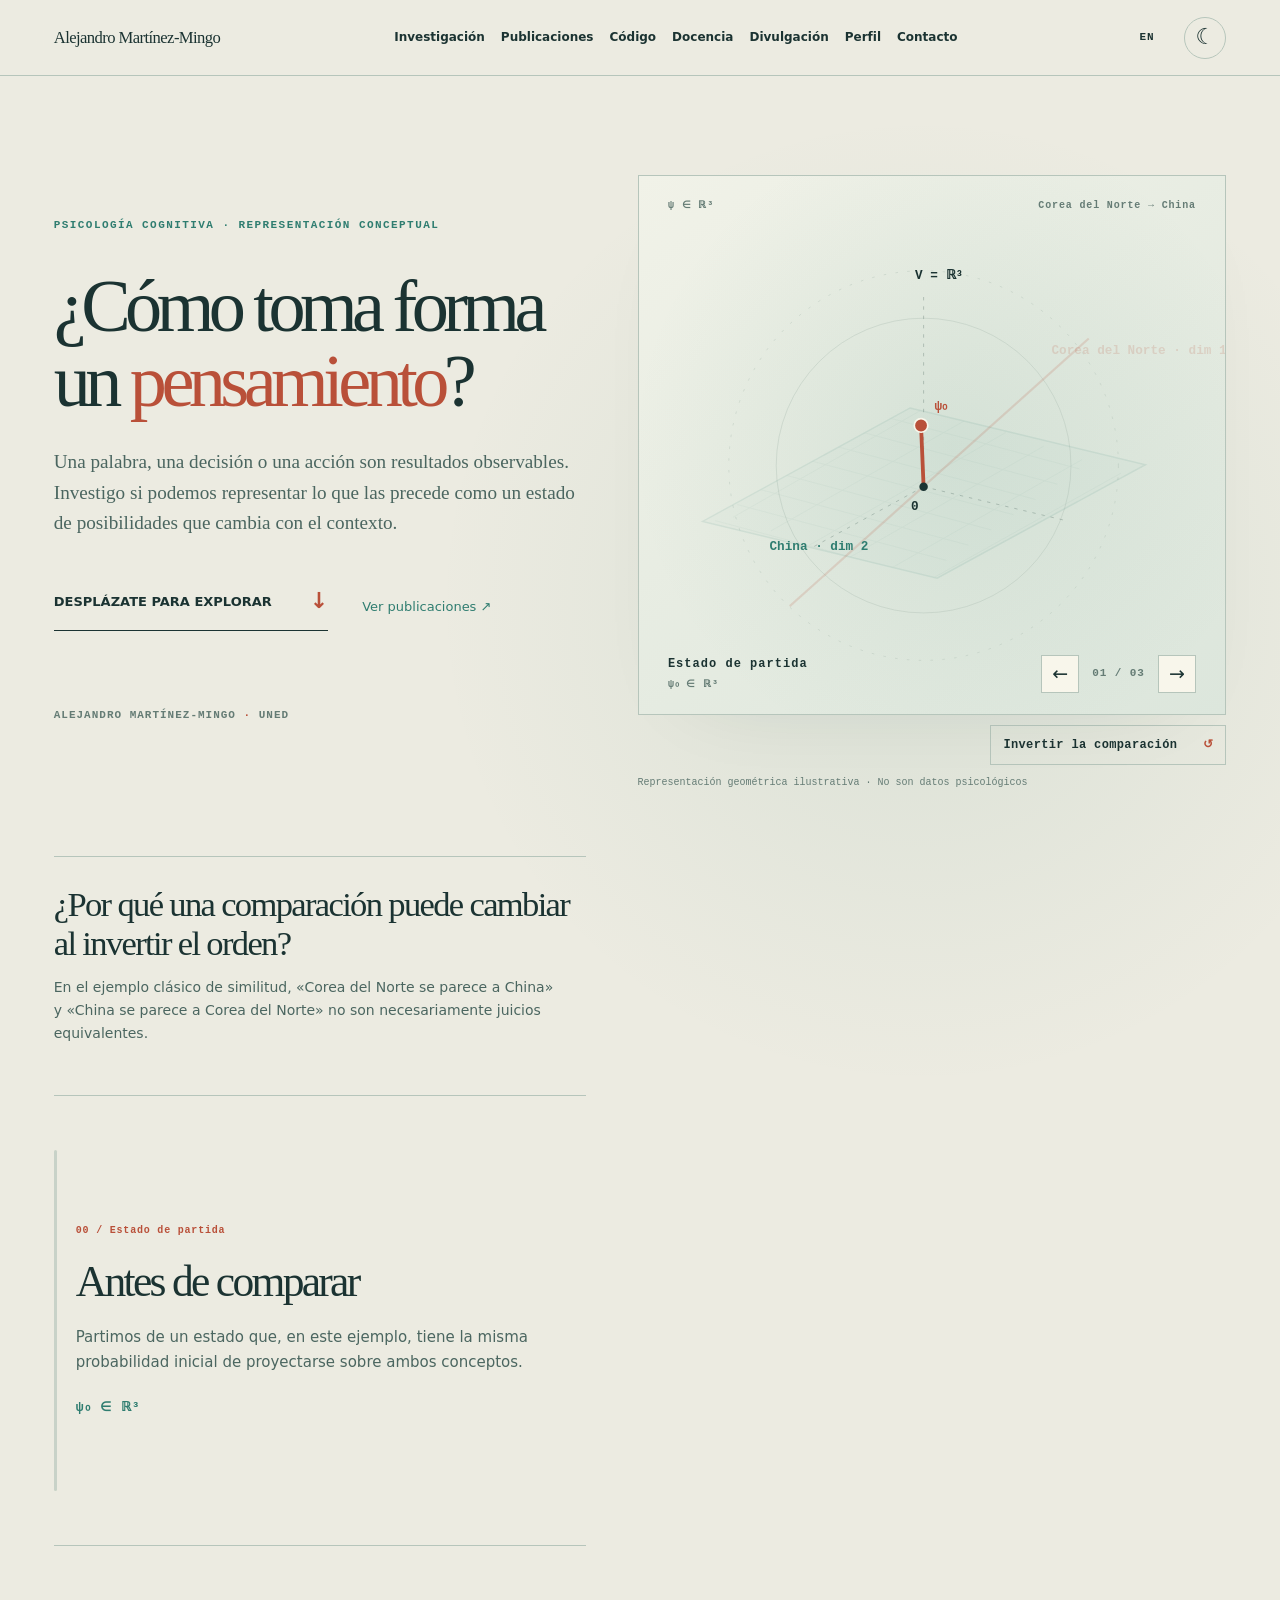
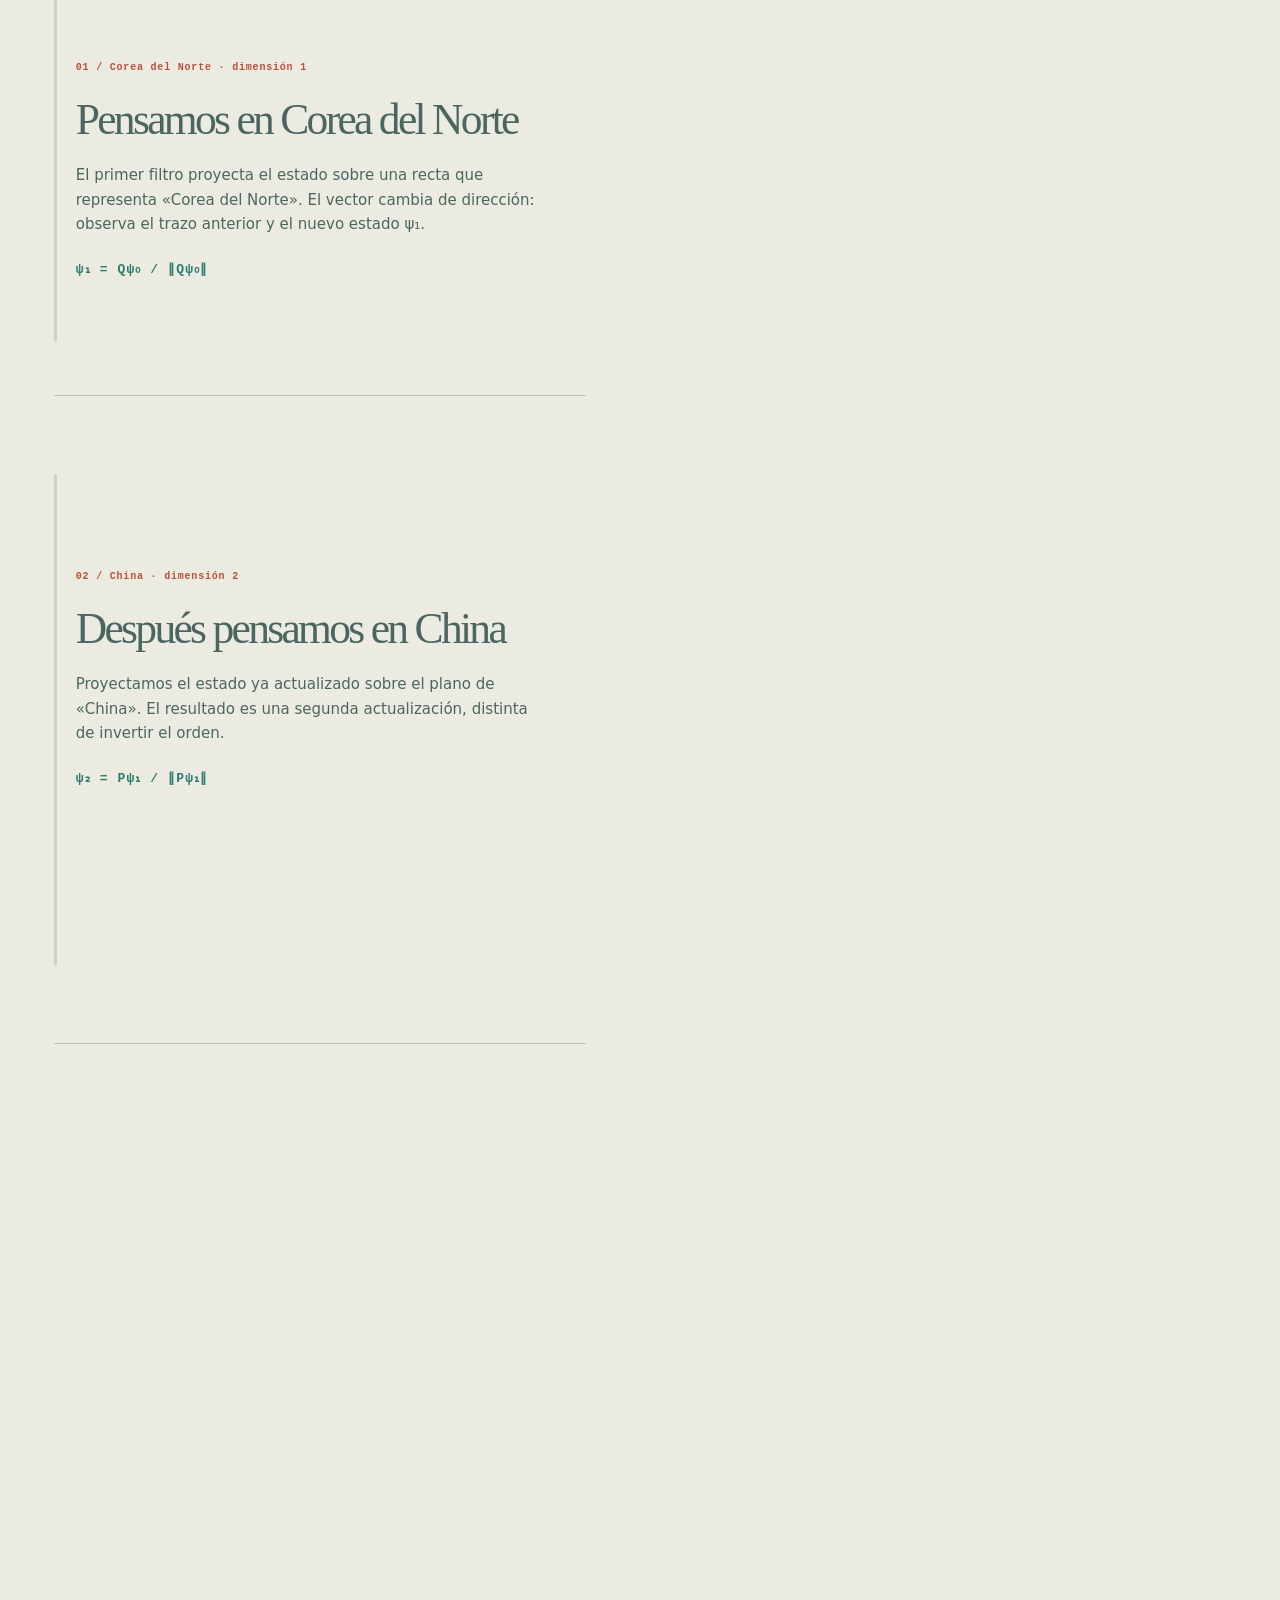
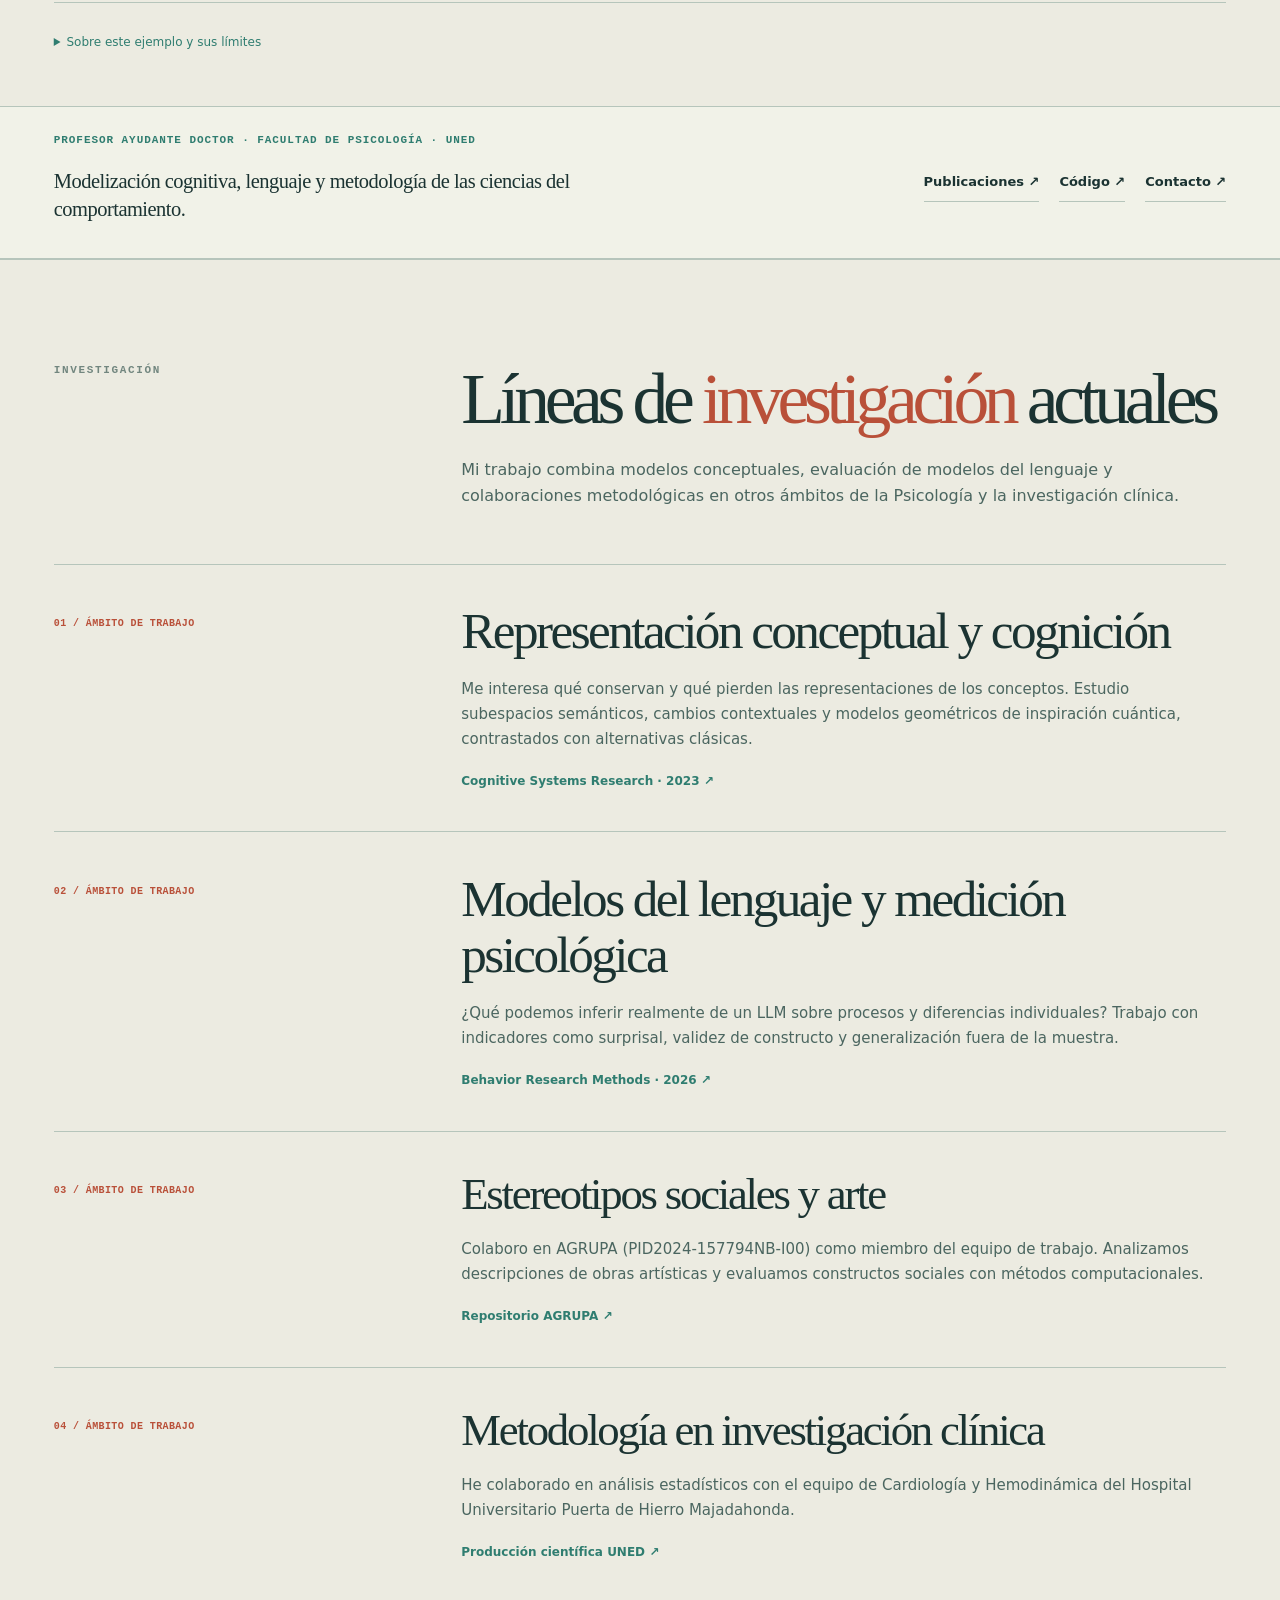
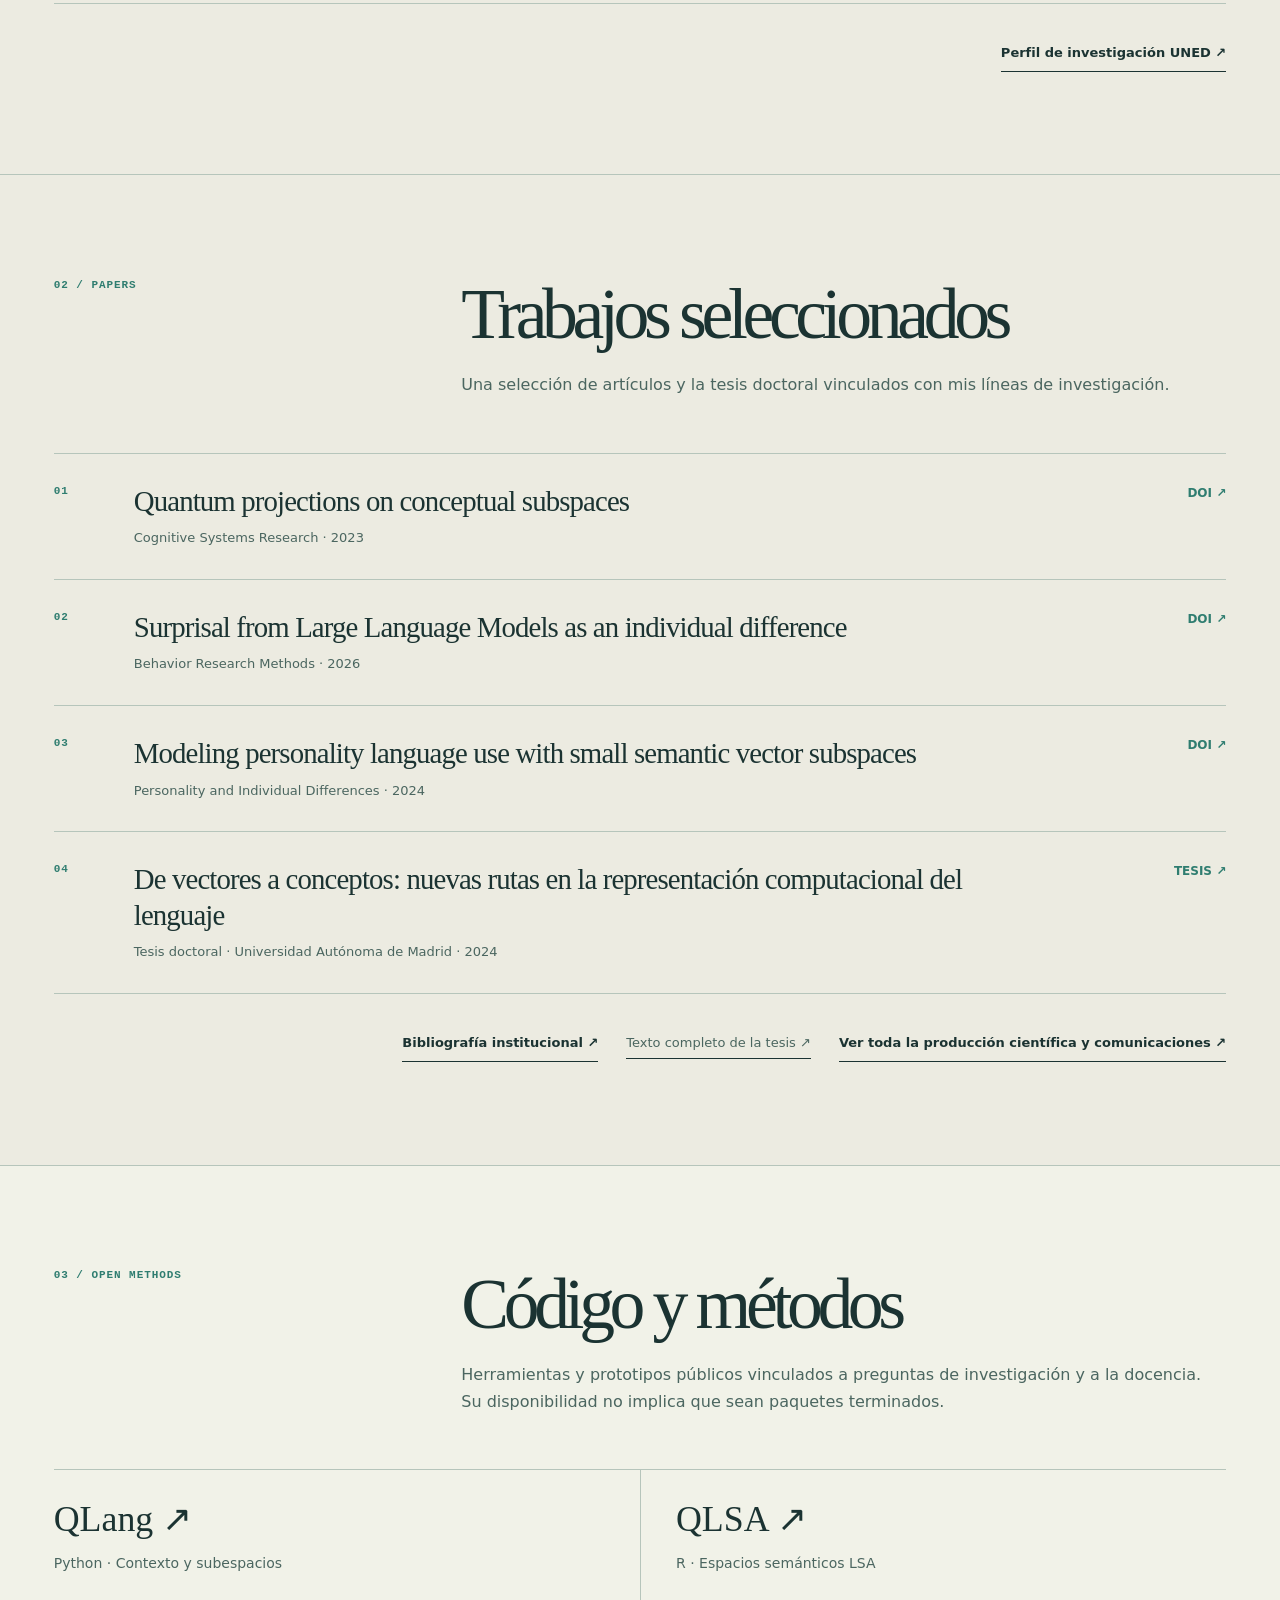
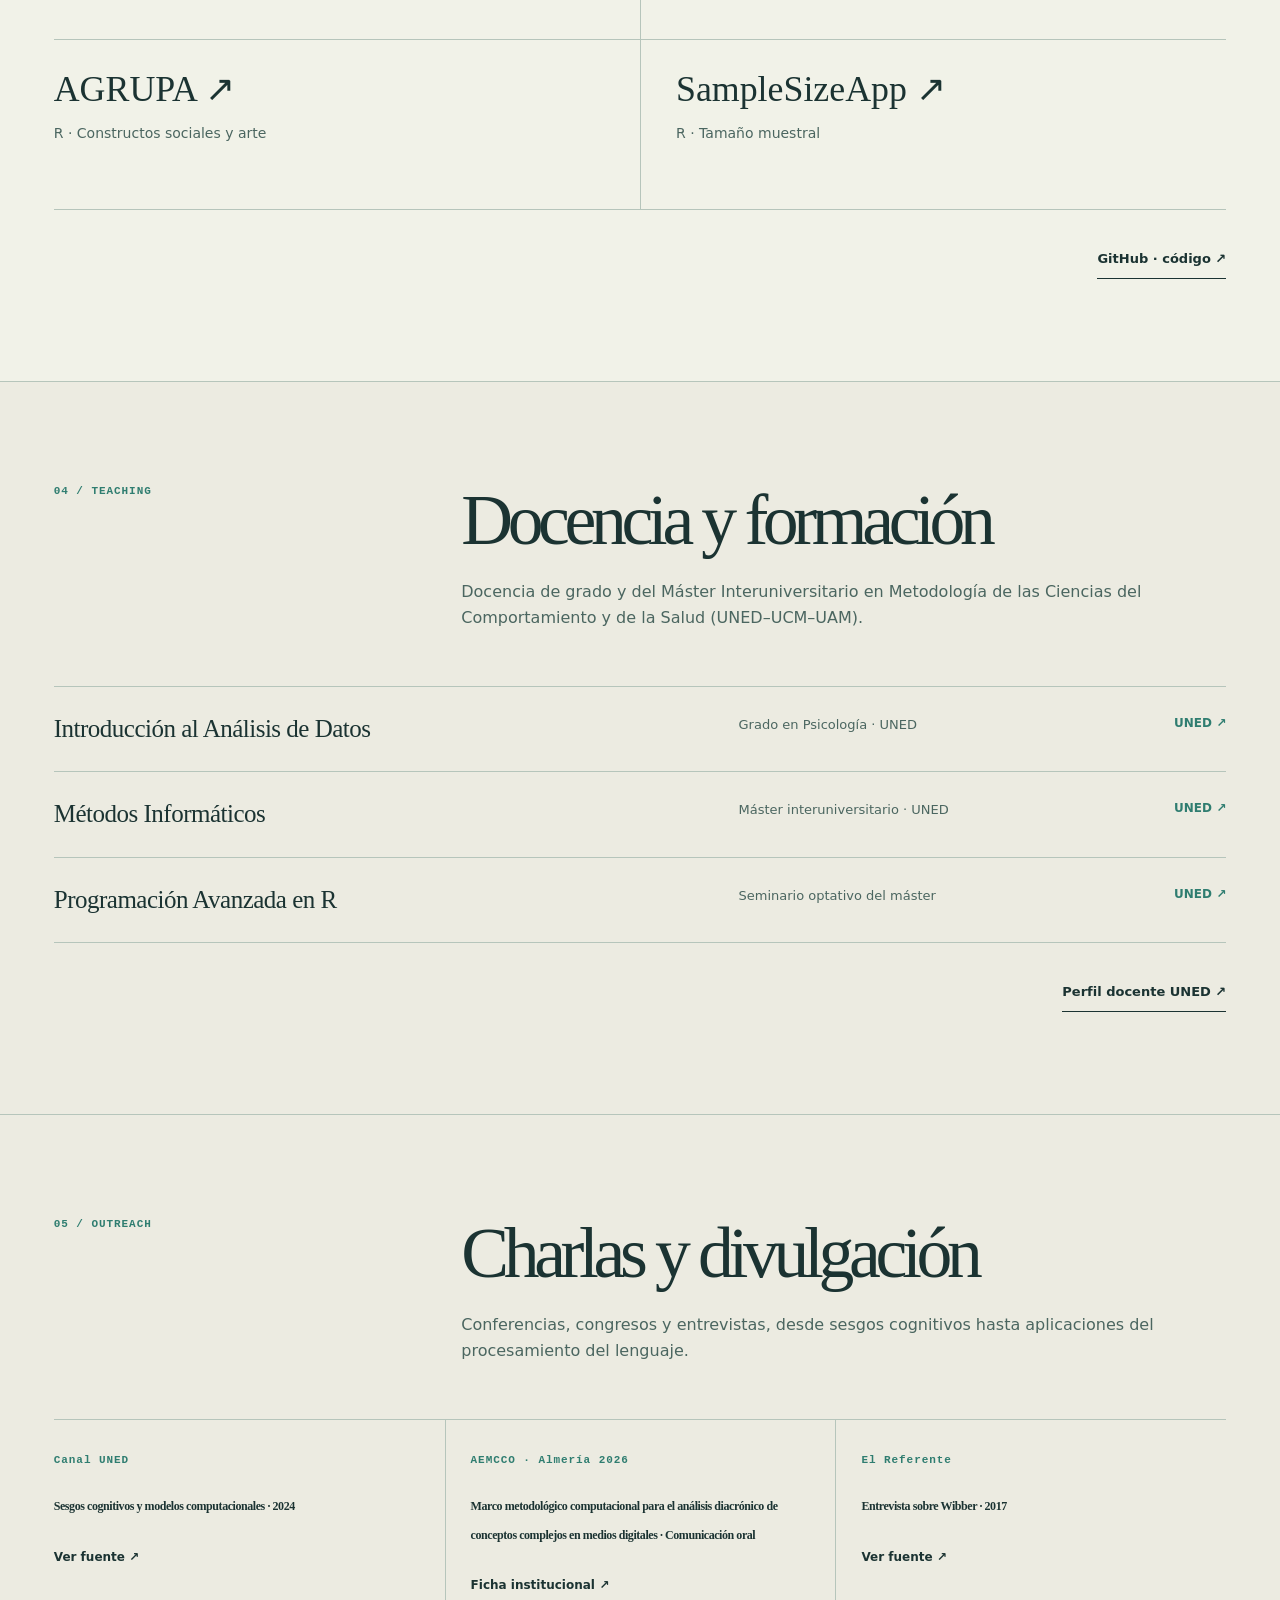
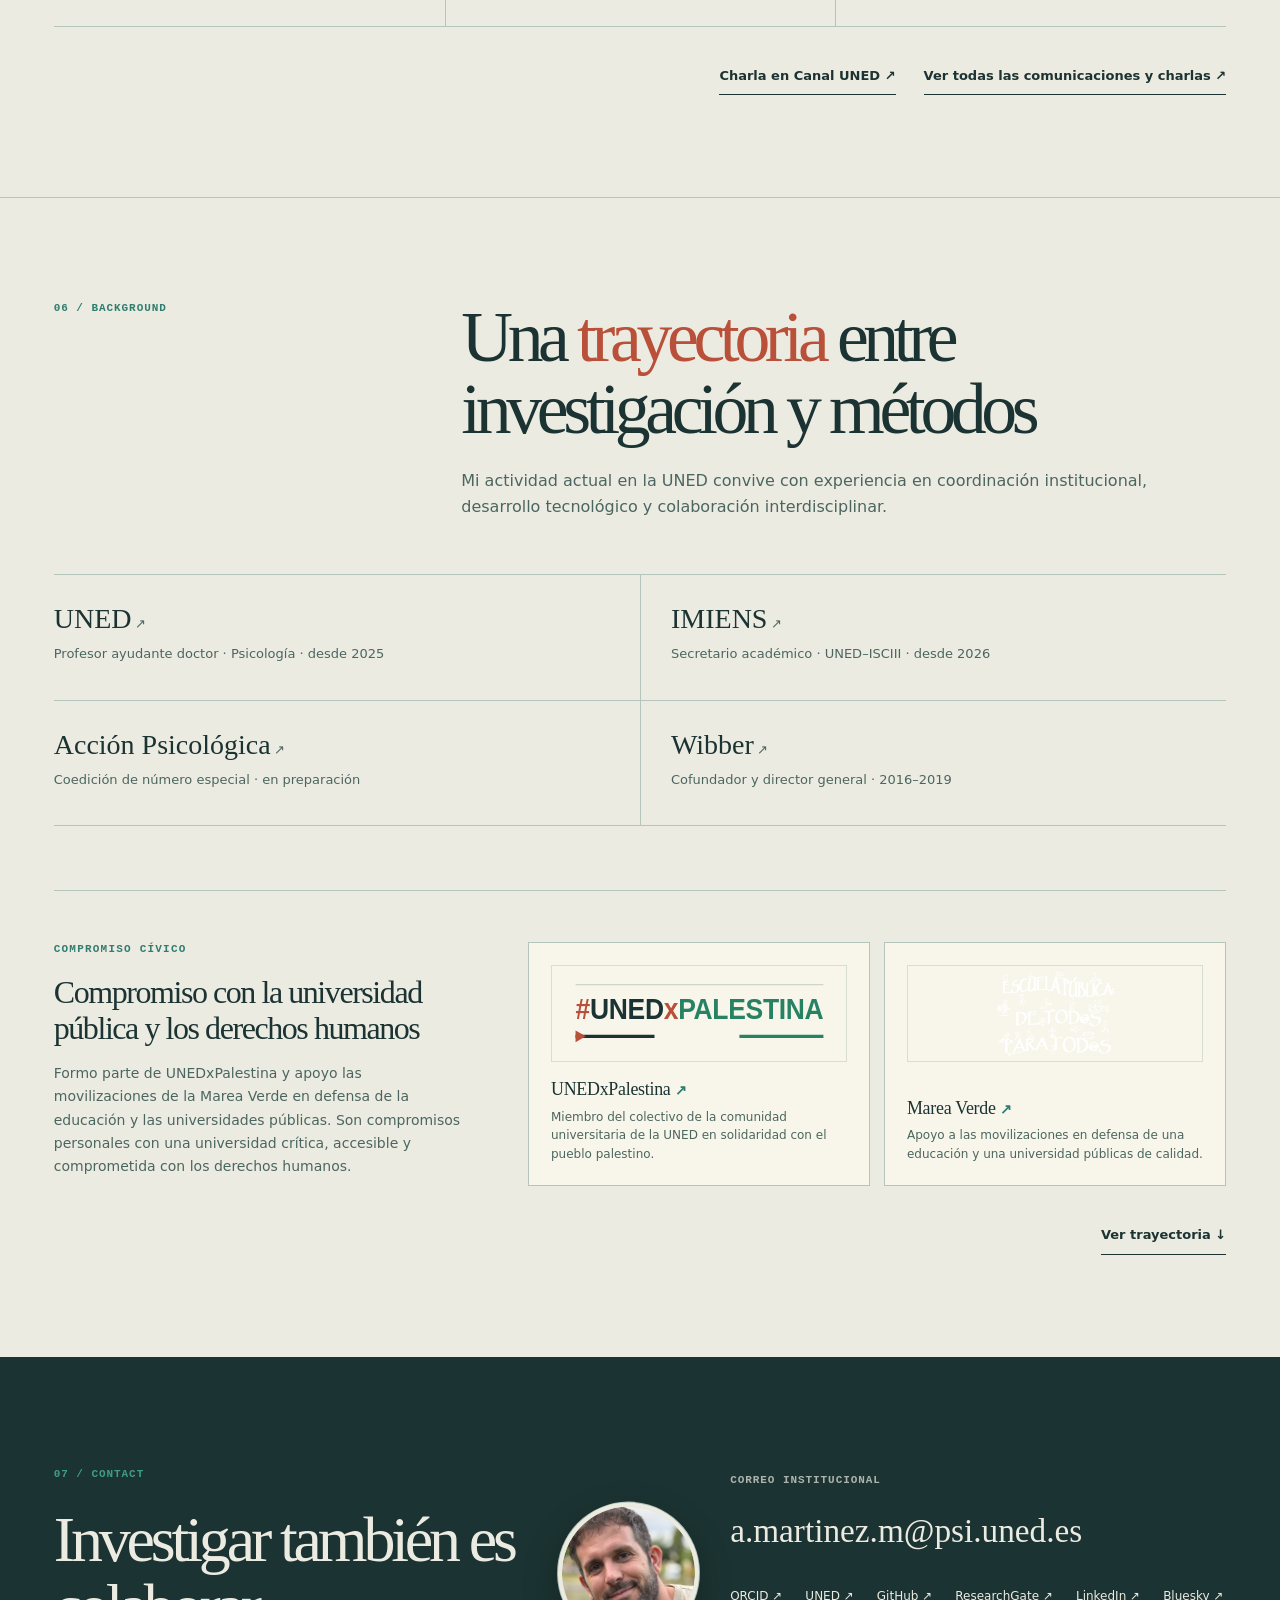
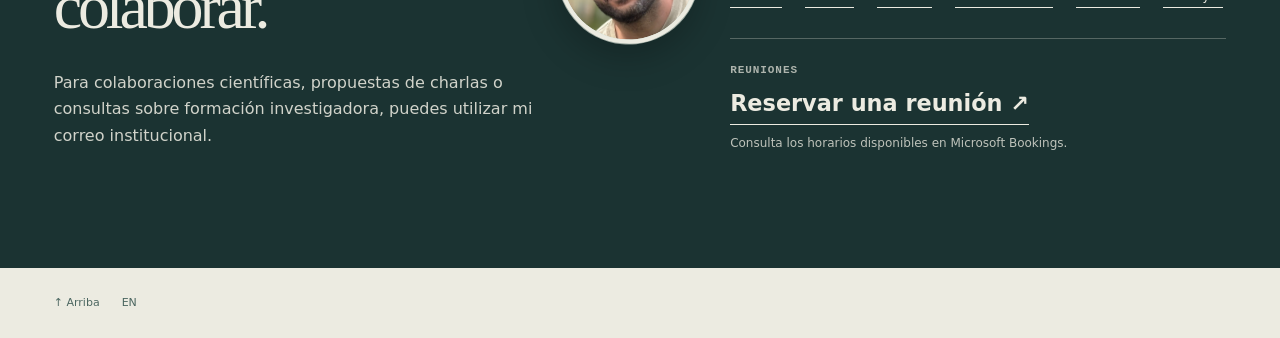
==== commit 9289e7bd: "Use supplied Marea Verde logo in Spanish version" ====
--- a/index.html
+++ b/index.html
@@ -1,7 +1,7 @@
 <!DOCTYPE html>
 
 <html data-theme="light" lang="es"><head>
-<meta charset="utf-8"/><meta content="width=device-width,initial-scale=1" name="viewport"/><meta content="light dark" name="color-scheme"/><meta content="index,follow,max-image-preview:large" name="robots"/><title>Alejandro Martínez-Mingo | Psicología cognitiva, lenguaje e IA | UNED</title><meta content="Investigación en representación conceptual, modelos del lenguaje y metodología psicológica. Publicaciones, código, docencia y divulgación de Alejandro Martínez-Mingo (UNED)." name="description"/><link href="favicon.svg" rel="icon" type="image/svg+xml"/><link href="assets/lab-v5.css?v=9" rel="stylesheet"/><script>try{let a=localStorage.getItem('academic-theme');document.documentElement.dataset.theme=a||((matchMedia('(prefers-color-scheme: dark)').matches)?'dark':'light')}catch(e){}</script><script type="application/ld+json">{"@context":"https://schema.org","@type":"ProfilePage","name":"Alejandro Martínez-Mingo | Psicología cognitiva, lenguaje e IA | UNED","mainEntity":{"@type":"Person","@id":"https://alejandrommingo.github.io/#person","name":"Alejandro Martínez-Mingo","jobTitle":"Profesor Ayudante Doctor","affiliation":{"@type":"CollegeOrUniversity","name":"Universidad Nacional de Educación a Distancia"},"sameAs":["https://orcid.org/0000-0002-5617-1453","https://portalcientifico.uned.es/investigadores/1200696/detalle","https://github.com/alejandrommingo","https://www.researchgate.net/profile/Alejandro-Martinez-Mingo","https://www.linkedin.com/in/alejandro-mart%C3%ADnez-mingo-6bb258b3/","https://bsky.app/profile/amartinezm.bsky.social"],"url":"https://alejandrommingo.github.io/","image":"https://alejandrommingo.github.io/perfil.jpeg"},"@id":"https://alejandrommingo.github.io/#profile","url":"https://alejandrommingo.github.io/","inLanguage":"es"}</script><script>window.LAB_V3={"lang":"es","stages":["Estado de partida","Corea del Norte · dimensión 1","China · dimensión 2"],"forms":["ψ₀ ∈ ℝ³","ψ₁ = Qψ₀ / ‖Qψ₀‖","ψ₂ = Pψ₁ / ‖Pψ₁‖"],"titles":["Antes de comparar","Pensamos en Corea del Norte","Después pensamos en China"],"texts":["Partimos de un estado que, en este ejemplo, tiene la misma probabilidad inicial de proyectarse sobre ambos conceptos.","El primer filtro proyecta el estado sobre una recta que representa «Corea del Norte». El vector cambia de dirección: observa el trazo anterior y el nuevo estado ψ₁.","Proyectamos el estado ya actualizado sobre el plano de «China». El resultado es una segunda actualización, distinta de invertir el orden."],"reverseStages":["Estado de partida","China · dimensión 2","Corea del Norte · dimensión 1"],"reverseForms":["ψ₀ ∈ ℝ³","ψ₁ = Pψ₀ / ‖Pψ₀‖","ψ₂ = Qψ₁ / ‖Qψ₁‖"],"reverseTitles":["Antes de comparar","Pensamos en China","Después pensamos en Corea del Norte"],"reverseTexts":["Partimos del mismo estado inicial. Ahora invertimos los términos de la comparación.","Primero consideramos «China». El estado se actualiza mediante una proyección sobre el plano de dimensión dos.","La segunda proyección selecciona la recta de «Corea del Norte». El estado final y el peso matemático de esta secuencia difieren del orden anterior."],"comparisonQP":"Corea del Norte → China","comparisonPQ":"China → Corea del Norte","buttonQP":"Invertir la comparación","buttonPQ":"Volver al primer orden","end":"Fin de la comparación"};</script><script defer="" src="assets/lab-v5.js?v=10"></script><link rel="canonical" href="https://alejandrommingo.github.io/"/><link rel="alternate" hreflang="es" href="https://alejandrommingo.github.io/"/><link rel="alternate" hreflang="en" href="https://alejandrommingo.github.io/en/"/><link rel="alternate" hreflang="x-default" href="https://alejandrommingo.github.io/"/><meta property="og:type" content="profile"/><meta property="og:site_name" content="Alejandro Martínez-Mingo"/><meta property="og:title" content="Alejandro Martínez-Mingo | Psicología cognitiva, lenguaje e IA | UNED"/><meta property="og:description" content="Investigación en representación conceptual, modelos del lenguaje y metodología psicológica. Publicaciones, código, docencia y divulgación de Alejandro Martínez-Mingo (UNED)."/><meta property="og:url" content="https://alejandrommingo.github.io/"/><meta property="og:locale" content="es_ES"/><meta property="og:image" content="https://alejandrommingo.github.io/assets/social-preview-full-geometry.png"/><meta property="og:image:secure_url" content="https://alejandrommingo.github.io/assets/social-preview-full-geometry.png"/><meta property="og:image:type" content="image/png"/><meta property="og:image:width" content="1200"/><meta property="og:image:height" content="630"/><meta property="og:image:alt" content="Alejandro Martínez-Mingo: geometría y representación conceptual"/><meta name="twitter:card" content="summary_large_image"/><meta name="twitter:title" content="Alejandro Martínez-Mingo | Psicología cognitiva, lenguaje e IA | UNED"/><meta name="twitter:description" content="Investigación en representación conceptual, modelos del lenguaje y metodología psicológica. Publicaciones, código, docencia y divulgación de Alejandro Martínez-Mingo (UNED)."/><meta name="twitter:image" content="https://alejandrommingo.github.io/assets/social-preview-full-geometry.png"/><link href="assets/phase-guide.css?v=4" rel="stylesheet"/></head>
+<meta charset="utf-8"/><meta content="width=device-width,initial-scale=1" name="viewport"/><meta content="light dark" name="color-scheme"/><meta content="index,follow,max-image-preview:large" name="robots"/><title>Alejandro Martínez-Mingo | Psicología cognitiva, lenguaje e IA | UNED</title><meta content="Investigación en representación conceptual, modelos del lenguaje y metodología psicológica. Publicaciones, código, docencia y divulgación de Alejandro Martínez-Mingo (UNED)." name="description"/><link href="favicon.svg" rel="icon" type="image/svg+xml"/><link href="assets/lab-v5.css?v=10" rel="stylesheet"/><script>try{let a=localStorage.getItem('academic-theme');document.documentElement.dataset.theme=a||((matchMedia('(prefers-color-scheme: dark)').matches)?'dark':'light')}catch(e){}</script><script type="application/ld+json">{"@context":"https://schema.org","@type":"ProfilePage","name":"Alejandro Martínez-Mingo | Psicología cognitiva, lenguaje e IA | UNED","mainEntity":{"@type":"Person","@id":"https://alejandrommingo.github.io/#person","name":"Alejandro Martínez-Mingo","jobTitle":"Profesor Ayudante Doctor","affiliation":{"@type":"CollegeOrUniversity","name":"Universidad Nacional de Educación a Distancia"},"sameAs":["https://orcid.org/0000-0002-5617-1453","https://portalcientifico.uned.es/investigadores/1200696/detalle","https://github.com/alejandrommingo","https://www.researchgate.net/profile/Alejandro-Martinez-Mingo","https://www.linkedin.com/in/alejandro-mart%C3%ADnez-mingo-6bb258b3/","https://bsky.app/profile/amartinezm.bsky.social"],"url":"https://alejandrommingo.github.io/","image":"https://alejandrommingo.github.io/perfil.jpeg"},"@id":"https://alejandrommingo.github.io/#profile","url":"https://alejandrommingo.github.io/","inLanguage":"es"}</script><script>window.LAB_V3={"lang":"es","stages":["Estado de partida","Corea del Norte · dimensión 1","China · dimensión 2"],"forms":["ψ₀ ∈ ℝ³","ψ₁ = Qψ₀ / ‖Qψ₀‖","ψ₂ = Pψ₁ / ‖Pψ₁‖"],"titles":["Antes de comparar","Pensamos en Corea del Norte","Después pensamos en China"],"texts":["Partimos de un estado que, en este ejemplo, tiene la misma probabilidad inicial de proyectarse sobre ambos conceptos.","El primer filtro proyecta el estado sobre una recta que representa «Corea del Norte». El vector cambia de dirección: observa el trazo anterior y el nuevo estado ψ₁.","Proyectamos el estado ya actualizado sobre el plano de «China». El resultado es una segunda actualización, distinta de invertir el orden."],"reverseStages":["Estado de partida","China · dimensión 2","Corea del Norte · dimensión 1"],"reverseForms":["ψ₀ ∈ ℝ³","ψ₁ = Pψ₀ / ‖Pψ₀‖","ψ₂ = Qψ₁ / ‖Qψ₁‖"],"reverseTitles":["Antes de comparar","Pensamos en China","Después pensamos en Corea del Norte"],"reverseTexts":["Partimos del mismo estado inicial. Ahora invertimos los términos de la comparación.","Primero consideramos «China». El estado se actualiza mediante una proyección sobre el plano de dimensión dos.","La segunda proyección selecciona la recta de «Corea del Norte». El estado final y el peso matemático de esta secuencia difieren del orden anterior."],"comparisonQP":"Corea del Norte → China","comparisonPQ":"China → Corea del Norte","buttonQP":"Invertir la comparación","buttonPQ":"Volver al primer orden","end":"Fin de la comparación"};</script><script defer="" src="assets/lab-v5.js?v=10"></script><link rel="canonical" href="https://alejandrommingo.github.io/"/><link rel="alternate" hreflang="es" href="https://alejandrommingo.github.io/"/><link rel="alternate" hreflang="en" href="https://alejandrommingo.github.io/en/"/><link rel="alternate" hreflang="x-default" href="https://alejandrommingo.github.io/"/><meta property="og:type" content="profile"/><meta property="og:site_name" content="Alejandro Martínez-Mingo"/><meta property="og:title" content="Alejandro Martínez-Mingo | Psicología cognitiva, lenguaje e IA | UNED"/><meta property="og:description" content="Investigación en representación conceptual, modelos del lenguaje y metodología psicológica. Publicaciones, código, docencia y divulgación de Alejandro Martínez-Mingo (UNED)."/><meta property="og:url" content="https://alejandrommingo.github.io/"/><meta property="og:locale" content="es_ES"/><meta property="og:image" content="https://alejandrommingo.github.io/assets/social-preview-full-geometry.png"/><meta property="og:image:secure_url" content="https://alejandrommingo.github.io/assets/social-preview-full-geometry.png"/><meta property="og:image:type" content="image/png"/><meta property="og:image:width" content="1200"/><meta property="og:image:height" content="630"/><meta property="og:image:alt" content="Alejandro Martínez-Mingo: geometría y representación conceptual"/><meta name="twitter:card" content="summary_large_image"/><meta name="twitter:title" content="Alejandro Martínez-Mingo | Psicología cognitiva, lenguaje e IA | UNED"/><meta name="twitter:description" content="Investigación en representación conceptual, modelos del lenguaje y metodología psicológica. Publicaciones, código, docencia y divulgación de Alejandro Martínez-Mingo (UNED)."/><meta name="twitter:image" content="https://alejandrommingo.github.io/assets/social-preview-full-geometry.png"/><link href="assets/phase-guide.css?v=4" rel="stylesheet"/></head>
 <body><a class="skip-link" href="#research">Ir directamente al contenido</a><div aria-hidden="true" class="reading-progress"></div>
 <header class="site-header"><div class="wide head-content"><a class="brand" href="#top"><span class="brand-name">Alejandro Martínez-Mingo</span></a><nav aria-label="Navegación principal" class="desktop-nav"><a href="#research">Investigación</a><a href="#publications">Publicaciones</a><a href="#code">Código</a><a href="#teaching">Docencia</a><a href="#outreach">Divulgación</a><a href="#about">Perfil</a><a href="#contact">Contacto</a></nav><details class="mobile-nav"><summary aria-label="Abrir menú"><span aria-hidden="true">☰</span></summary><nav><a href="#research">Investigación</a><a href="#publications">Publicaciones</a><a href="#code">Código</a><a href="#teaching">Docencia</a><a href="#outreach">Divulgación</a><a href="#about">Perfil</a><a href="#contact">Contacto</a></nav></details><a class="lang-toggle mono" href="en/" hreflang="en">EN</a><button aria-label="Cambiar apariencia" class="theme-toggle" id="theme-switch" title="Cambiar apariencia" type="button">◐</button></div></header>
 <main id="top">
@@ -30,6 +30,6 @@
 <section class="body-section wide code-section" id="code"><div class="sect-head"><span class="mono sect-n">03 / OPEN METHODS</span><h2>Código y métodos</h2><p class="sect-intro">Herramientas y prototipos públicos vinculados a preguntas de investigación y a la docencia. Su disponibilidad no implica que sean paquetes terminados.</p></div><div class="tool-grid"><article class="tool-entry"><span class="tool-name"><a class="" href="https://github.com/alejandrommingo/QLang" rel="noopener noreferrer" target="_blank">QLang<span aria-hidden="true"> ↗</span></a></span><span class="tool-desc">Python · Contexto y subespacios</span></article><article class="tool-entry"><span class="tool-name"><a class="" href="https://github.com/alejandrommingo/QLSA" rel="noopener noreferrer" target="_blank">QLSA<span aria-hidden="true"> ↗</span></a></span><span class="tool-desc">R · Espacios semánticos LSA</span></article><article class="tool-entry"><span class="tool-name"><a class="" href="https://github.com/alejandrommingo/AGRUPA" rel="noopener noreferrer" target="_blank">AGRUPA<span aria-hidden="true"> ↗</span></a></span><span class="tool-desc">R · Constructos sociales y arte</span></article><article class="tool-entry"><span class="tool-name"><a class="" href="https://github.com/alejandrommingo/SampleSizeApp" rel="noopener noreferrer" target="_blank">SampleSizeApp<span aria-hidden="true"> ↗</span></a></span><span class="tool-desc">R · Tamaño muestral</span></article></div><div class="section-tail"><a class="" href="https://github.com/alejandrommingo" rel="noopener noreferrer" target="_blank">GitHub · código ↗</a></div></section>
 <section class="body-section wide" id="teaching"><div class="sect-head"><span class="mono sect-n">04 / TEACHING</span><h2>Docencia y formación</h2><p class="sect-intro">Docencia de grado y del Máster Interuniversitario en Metodología de las Ciencias del Comportamiento y de la Salud (UNED–UCM–UAM).</p></div><ul class="teaching-list"><li class="list-entry"><span>Introducción al Análisis de Datos</span><small>Grado en Psicología · UNED</small><a class="" href="https://www.uned.es/universidad/inicio/estudios/grados/grado-en-psicologia/asignaturas.html?codAsignatura=62011037&amp;codTitulacion=6201&amp;idContenido=1" rel="noopener noreferrer" target="_blank">UNED<span aria-hidden="true"> ↗</span></a></li><li class="list-entry"><span>Métodos Informáticos</span><small>Máster interuniversitario · UNED</small><a class="" href="https://www.uned.es/universidad/inicio/estudios/masteres/master-interuniversitario-en-metodologia-de-las-ciencias-del-comportamiento-y-de-la-salud-uned-ucm-y-uam/asignaturas.html?codAsignatura=22201096&amp;codTitulacion=220101&amp;idContenido=1" rel="noopener noreferrer" target="_blank">UNED<span aria-hidden="true"> ↗</span></a></li><li class="list-entry"><span>Programación Avanzada en R</span><small>Seminario optativo del máster</small><a class="" href="https://www.uned.es/universidad/inicio/estudios/masteres/master-interuniversitario-en-metodologia-de-las-ciencias-del-comportamiento-y-de-la-salud-uned-ucm-y-uam/asignaturas.html?codAsignatura=22011085&amp;codTitulacion=220101&amp;idContenido=1" rel="noopener noreferrer" target="_blank">UNED<span aria-hidden="true"> ↗</span></a></li></ul><div class="section-tail"><a class="" href="https://www.uned.es/universidad/docentes/psicologia/alejandro-martinez-mingo.html" rel="noopener noreferrer" target="_blank">Perfil docente UNED ↗</a></div></section>
 <section class="body-section wide" id="outreach"><div class="sect-head"><span class="mono sect-n">05 / OUTREACH</span><h2>Charlas y divulgación</h2><p class="sect-intro">Conferencias, congresos y entrevistas, desde sesgos cognitivos hasta aplicaciones del procesamiento del lenguaje.</p></div><div class="outreach-list"><article class="out-item"><span class="mono">Canal UNED</span><p><a href="https://canal.uned.es/video/672c6c0b83ed451c5a075e76" target="_blank" rel="noopener noreferrer">Sesgos cognitivos y modelos computacionales · 2024</a></p><a class="" href="https://canal.uned.es/video/672c6c0b83ed451c5a075e76" rel="noopener noreferrer" target="_blank">Ver fuente<span aria-hidden="true"> ↗</span></a></article><article class="out-item"><span class="mono">AEMCCO · Almería 2026</span><p><a href="https://www.uned.es/universidad/docentes/psicologia/alejandro-martinez-mingo.html" target="_blank" rel="noopener noreferrer">Marco metodológico computacional para el análisis diacrónico de conceptos complejos en medios digitales · Comunicación oral</a></p><a href="https://www.uned.es/universidad/docentes/psicologia/alejandro-martinez-mingo.html" rel="noopener noreferrer" target="_blank">Ficha institucional<span aria-hidden="true"> ↗</span></a></article><article class="out-item"><span class="mono">El Referente</span><p><a href="https://elreferente.es/entrevistas/para-construir-una-sociedad-mas-amable-las-empresas-deberian-seguir-la-filosofia-people-first/" target="_blank" rel="noopener noreferrer">Entrevista sobre Wibber · 2017</a></p><a class="" href="https://elreferente.es/entrevistas/para-construir-una-sociedad-mas-amable-las-empresas-deberian-seguir-la-filosofia-people-first/" rel="noopener noreferrer" target="_blank">Ver fuente<span aria-hidden="true"> ↗</span></a></article></div><div class="section-tail"><a class="" href="https://canal.uned.es/video/672c6c0b83ed451c5a075e76" rel="noopener noreferrer" target="_blank">Charla en Canal UNED ↗</a> <a class="research-index-link" href="publicaciones/#presentations">Ver todas las comunicaciones y charlas ↗</a></div></section>
-<section class="body-section wide" id="about"><div class="sect-head"><span class="mono sect-n">06 / BACKGROUND</span><h2>Una <span class="accent-word">trayectoria</span> entre investigación y métodos</h2><p class="sect-intro">Mi actividad actual en la UNED convive con experiencia en coordinación institucional, desarrollo tecnológico y colaboración interdisciplinar.</p></div><ul class="profile-grid"><li><strong><a href="https://www.uned.es/universidad/docentes/psicologia/alejandro-martinez-mingo.html" rel="noopener noreferrer" target="_blank">UNED<span aria-hidden="true"> ↗</span></a></strong><span>Profesor ayudante doctor · Psicología · desde 2025</span></li><li><strong><a href="https://www.imiens.es/consejo_rector.php" rel="noopener noreferrer" target="_blank">IMIENS<span aria-hidden="true"> ↗</span></a></strong><span>Secretario académico · UNED–ISCIII · desde 2026</span></li><li><strong><a href="https://revistas.uned.es/index.php/accionpsicologica" rel="noopener noreferrer" target="_blank">Acción Psicológica<span aria-hidden="true"> ↗</span></a></strong><span>Coedición de número especial · en preparación</span></li><li><strong><a href="https://elreferente.es/entrevistas/para-construir-una-sociedad-mas-amable-las-empresas-deberian-seguir-la-filosofia-people-first/" rel="noopener noreferrer" target="_blank">Wibber<span aria-hidden="true"> ↗</span></a></strong><span>Cofundador y director general · 2016–2019</span></li></ul><aside class="civic-note" aria-labelledby="civic-title"><div class="civic-context"><span class="mono civic-kicker">COMPROMISO CÍVICO</span><h3 id="civic-title">Compromiso con la universidad pública y los derechos humanos</h3><p>Formo parte de UNEDxPalestina y apoyo las movilizaciones de la Marea Verde en defensa de la educación y las universidades públicas. Son compromisos personales con una universidad crítica, accesible y comprometida con los derechos humanos.</p></div><div class="civic-links"><a class="civic-link" href="https://blogs.uned.es/unedxpalestina/" target="_blank" rel="noopener noreferrer" aria-label="Visitar la web del colectivo UNEDxPalestina"><span class="civic-logo"><img src="assets/unedxpalestina-mark.svg" alt="UNEDxPalestina" width="324" height="100" loading="lazy" decoding="async"/></span><span class="civic-card-info"><strong>UNEDxPalestina <span aria-hidden="true">↗</span></strong><small>Miembro del colectivo de la comunidad universitaria de la UNED en solidaridad con el pueblo palestino.</small></span></a><a class="civic-link" href="https://mareaverdemadrid.blogspot.com/" target="_blank" rel="noopener noreferrer" aria-label="Visitar la web de Marea Verde Madrid"><span class="civic-logo"><img src="assets/marea-verde-mark.svg" alt="Marea Verde" width="324" height="100" loading="lazy" decoding="async"/></span><span class="civic-card-info"><strong>Marea Verde <span aria-hidden="true">↗</span></strong><small>Apoyo a las movilizaciones en defensa de una educación y una universidad públicas de calidad.</small></span></a></div></aside><div class="section-tail"><a class="" href="#about" rel="noopener noreferrer" target="_blank">Ver trayectoria ↓</a></div></section>
+<section class="body-section wide" id="about"><div class="sect-head"><span class="mono sect-n">06 / BACKGROUND</span><h2>Una <span class="accent-word">trayectoria</span> entre investigación y métodos</h2><p class="sect-intro">Mi actividad actual en la UNED convive con experiencia en coordinación institucional, desarrollo tecnológico y colaboración interdisciplinar.</p></div><ul class="profile-grid"><li><strong><a href="https://www.uned.es/universidad/docentes/psicologia/alejandro-martinez-mingo.html" rel="noopener noreferrer" target="_blank">UNED<span aria-hidden="true"> ↗</span></a></strong><span>Profesor ayudante doctor · Psicología · desde 2025</span></li><li><strong><a href="https://www.imiens.es/consejo_rector.php" rel="noopener noreferrer" target="_blank">IMIENS<span aria-hidden="true"> ↗</span></a></strong><span>Secretario académico · UNED–ISCIII · desde 2026</span></li><li><strong><a href="https://revistas.uned.es/index.php/accionpsicologica" rel="noopener noreferrer" target="_blank">Acción Psicológica<span aria-hidden="true"> ↗</span></a></strong><span>Coedición de número especial · en preparación</span></li><li><strong><a href="https://elreferente.es/entrevistas/para-construir-una-sociedad-mas-amable-las-empresas-deberian-seguir-la-filosofia-people-first/" rel="noopener noreferrer" target="_blank">Wibber<span aria-hidden="true"> ↗</span></a></strong><span>Cofundador y director general · 2016–2019</span></li></ul><aside class="civic-note" aria-labelledby="civic-title"><div class="civic-context"><span class="mono civic-kicker">COMPROMISO CÍVICO</span><h3 id="civic-title">Compromiso con la universidad pública y los derechos humanos</h3><p>Formo parte de UNEDxPalestina y apoyo las movilizaciones de la Marea Verde en defensa de la educación y las universidades públicas. Son compromisos personales con una universidad crítica, accesible y comprometida con los derechos humanos.</p></div><div class="civic-links"><a class="civic-link" href="https://blogs.uned.es/unedxpalestina/" target="_blank" rel="noopener noreferrer" aria-label="Visitar la web del colectivo UNEDxPalestina"><span class="civic-logo"><img src="assets/unedxpalestina-mark.svg" alt="UNEDxPalestina" width="324" height="100" loading="lazy" decoding="async"/></span><span class="civic-card-info"><strong>UNEDxPalestina <span aria-hidden="true">↗</span></strong><small>Miembro del colectivo de la comunidad universitaria de la UNED en solidaridad con el pueblo palestino.</small></span></a><a class="civic-link" href="https://mareaverdemadrid.blogspot.com/" target="_blank" rel="noopener noreferrer" aria-label="Visitar la web de Marea Verde Madrid"><span class="civic-logo civic-logo--marea"><img src="assets/marea-verde-original.png" alt="Marea Verde: Escuela pública, de tod@s para tod@s" width="400" height="292" loading="lazy" decoding="async"/></span><span class="civic-card-info"><strong>Marea Verde <span aria-hidden="true">↗</span></strong><small>Apoyo a las movilizaciones en defensa de una educación y una universidad públicas de calidad.</small></span></a></div></aside><div class="section-tail"><a class="" href="#about" rel="noopener noreferrer" target="_blank">Ver trayectoria ↓</a></div></section>
 <section class="contact-section" id="contact"><div class="wide contact-grid"><div><span class="mono sect-n">07 / CONTACT</span><div class="contact-heading"><h2>Investigar también es colaborar.</h2><figure class="contact-avatar"><img src="perfil.jpeg" width="560" height="657" alt="Fotografía de Alejandro Martínez-Mingo" decoding="async"/></figure></div><p>Para colaboraciones científicas, propuestas de charlas o consultas sobre formación investigadora, puedes utilizar mi correo institucional.</p></div><div class="contact-details"><span class="mono">CORREO INSTITUCIONAL</span><strong class="mail">a.martinez.m@psi.uned.es</strong><div class="profile-links"><a class="profile-link" href="https://orcid.org/0000-0002-5617-1453" rel="noopener noreferrer" target="_blank">ORCID<span aria-hidden="true"> ↗</span></a><a class="profile-link" href="https://portalcientifico.uned.es/investigadores/1200696/detalle" rel="noopener noreferrer" target="_blank">UNED<span aria-hidden="true"> ↗</span></a><a class="profile-link" href="https://github.com/alejandrommingo" rel="noopener noreferrer" target="_blank">GitHub<span aria-hidden="true"> ↗</span></a><a class="profile-link" href="https://www.researchgate.net/profile/Alejandro-Martinez-Mingo" rel="noopener noreferrer" target="_blank">ResearchGate<span aria-hidden="true"> ↗</span></a><a class="profile-link" href="https://www.linkedin.com/in/alejandro-mart%C3%ADnez-mingo-6bb258b3/" rel="noopener noreferrer" target="_blank">LinkedIn<span aria-hidden="true"> ↗</span></a><a class="profile-link" href="https://bsky.app/profile/amartinezm.bsky.social" rel="noopener noreferrer" target="_blank">Bluesky<span aria-hidden="true"> ↗</span></a></div><div class="booking-cta"><span class="mono">REUNIONES</span><a href="https://bookings.cloud.microsoft/bookwithme/user/ab5d411e1dc349f0828f4634b0ed643f@psi.uned.es?anonymous&amp;ismsaljsauthenabled&amp;ep=plink" target="_blank" rel="noopener noreferrer">Reservar una reunión <span aria-hidden="true">↗</span></a><span class="booking-hint">Consulta los horarios disponibles en Microsoft Bookings.</span></div></div></div></section>
 </main><footer class="footer wide"><div><a href="#top">↑ Arriba</a><a href="en/">EN</a></div></footer></body></html>
--- a/assets/lab-v5.css
+++ b/assets/lab-v5.css
@@ -120,3 +120,39 @@
 .booking-cta>.mono{opacity:.7}
 .booking-cta a{font-size:clamp(1.12rem,1.8vw,1.4rem);font-weight:650;line-height:1.4;border-bottom:1px solid currentColor;padding-bottom:5px}
 .booking-cta .booking-hint{font-size:12px;opacity:.78;line-height:1.5}
+
+
+/* Personal civic commitments follow the biography without becoming career credentials.
+   The wordmark tiles are lightweight, website-specific identifiers, not institutional logos. */
+.civic-note{display:grid;grid-template-columns:minmax(0,.92fr) minmax(0,1.55fr);gap:clamp(26px,4.7vw,78px);
+  margin-top:clamp(36px,5vw,72px);padding-top:clamp(30px,4vw,54px);border-top:1px solid var(--rule)}
+.civic-kicker{display:block;color:var(--teal);letter-spacing:.11em;font-size:11px}
+.civic-context h3{font:400 clamp(1.9rem,2.5vw,3.25rem)/1.11 Georgia,serif;
+  letter-spacing:-.045em;margin:17px 0 16px;max-width:540px}
+.civic-context p{max-width:560px;font-size:14px;line-height:1.65;color:var(--muted);margin:0}
+.civic-links{display:grid;grid-template-columns:repeat(2,minmax(0,1fr));align-items:stretch;gap:14px}
+.civic-link{display:flex;flex-direction:column;gap:17px;min-width:0;min-height:226px;
+  border:1px solid var(--rule);padding:clamp(15px,1.7vw,24px);
+  color:var(--ink);background:var(--paper);text-decoration:none;
+  transition:border-color .18s ease,transform .18s ease,box-shadow .18s ease}
+.civic-link:hover,.civic-link:focus-visible{border-color:var(--teal);transform:translateY(-2px);
+  box-shadow:0 10px 24px -18px var(--shadow);color:var(--ink)}
+.civic-logo{display:flex;align-items:center;min-height:70px;padding:5px 9px;
+  background:#f8f6eb;border:1px solid #d6ddd2}
+.civic-logo img{display:block;width:100%;max-width:280px;height:auto;aspect-ratio:324/100;object-fit:contain}
+.civic-card-info{display:flex;flex-direction:column;gap:7px;margin-top:auto}
+.civic-card-info strong{font:400 clamp(1.1rem,1.4vw,1.35rem)/1.18 Georgia,serif;letter-spacing:-.015em}
+.civic-card-info strong span{font:600 14px ui-monospace,monospace;color:var(--teal)}
+.civic-card-info small{font-size:12px;line-height:1.55;color:var(--muted)}
+@media(max-width:1050px){.civic-note{grid-template-columns:1fr;gap:27px}
+  .civic-context p{max-width:680px}}
+@media(max-width:560px){.civic-links{grid-template-columns:1fr;gap:12px}
+  .civic-link{min-height:0;display:grid;grid-template-columns:125px 1fr;align-items:center;gap:15px;padding:13px}
+  .civic-logo{padding:4px 6px;min-height:70px}
+  .civic-card-info{margin-top:0}
+  .civic-card-info strong{font-size:1.14rem}
+  .civic-context h3{font-size:clamp(1.8rem,8vw,2.3rem)}}
+@media(max-width:375px){.civic-link{grid-template-columns:1fr}
+  .civic-logo{max-width:210px}}
+@media(prefers-reduced-motion:reduce){.civic-link{transition:none}
+  .civic-link:hover,.civic-link:focus-visible{transform:none}}
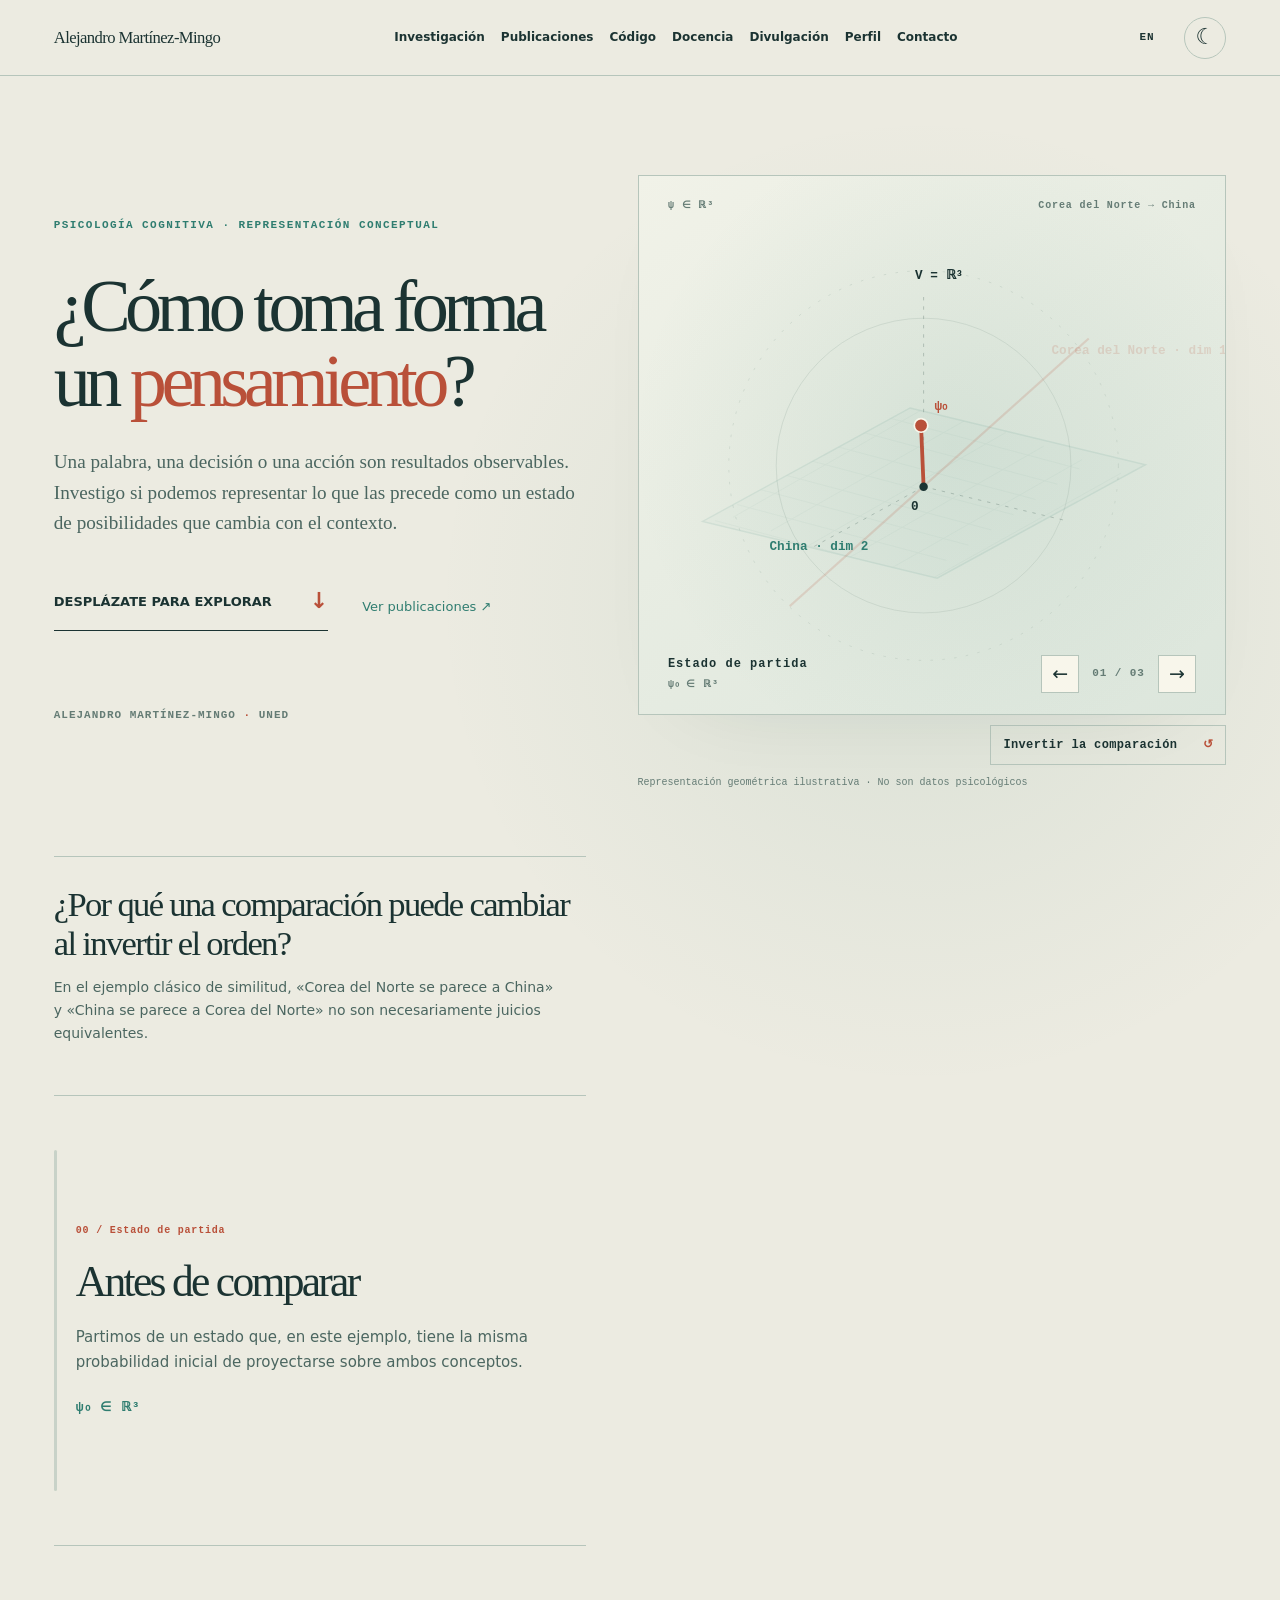
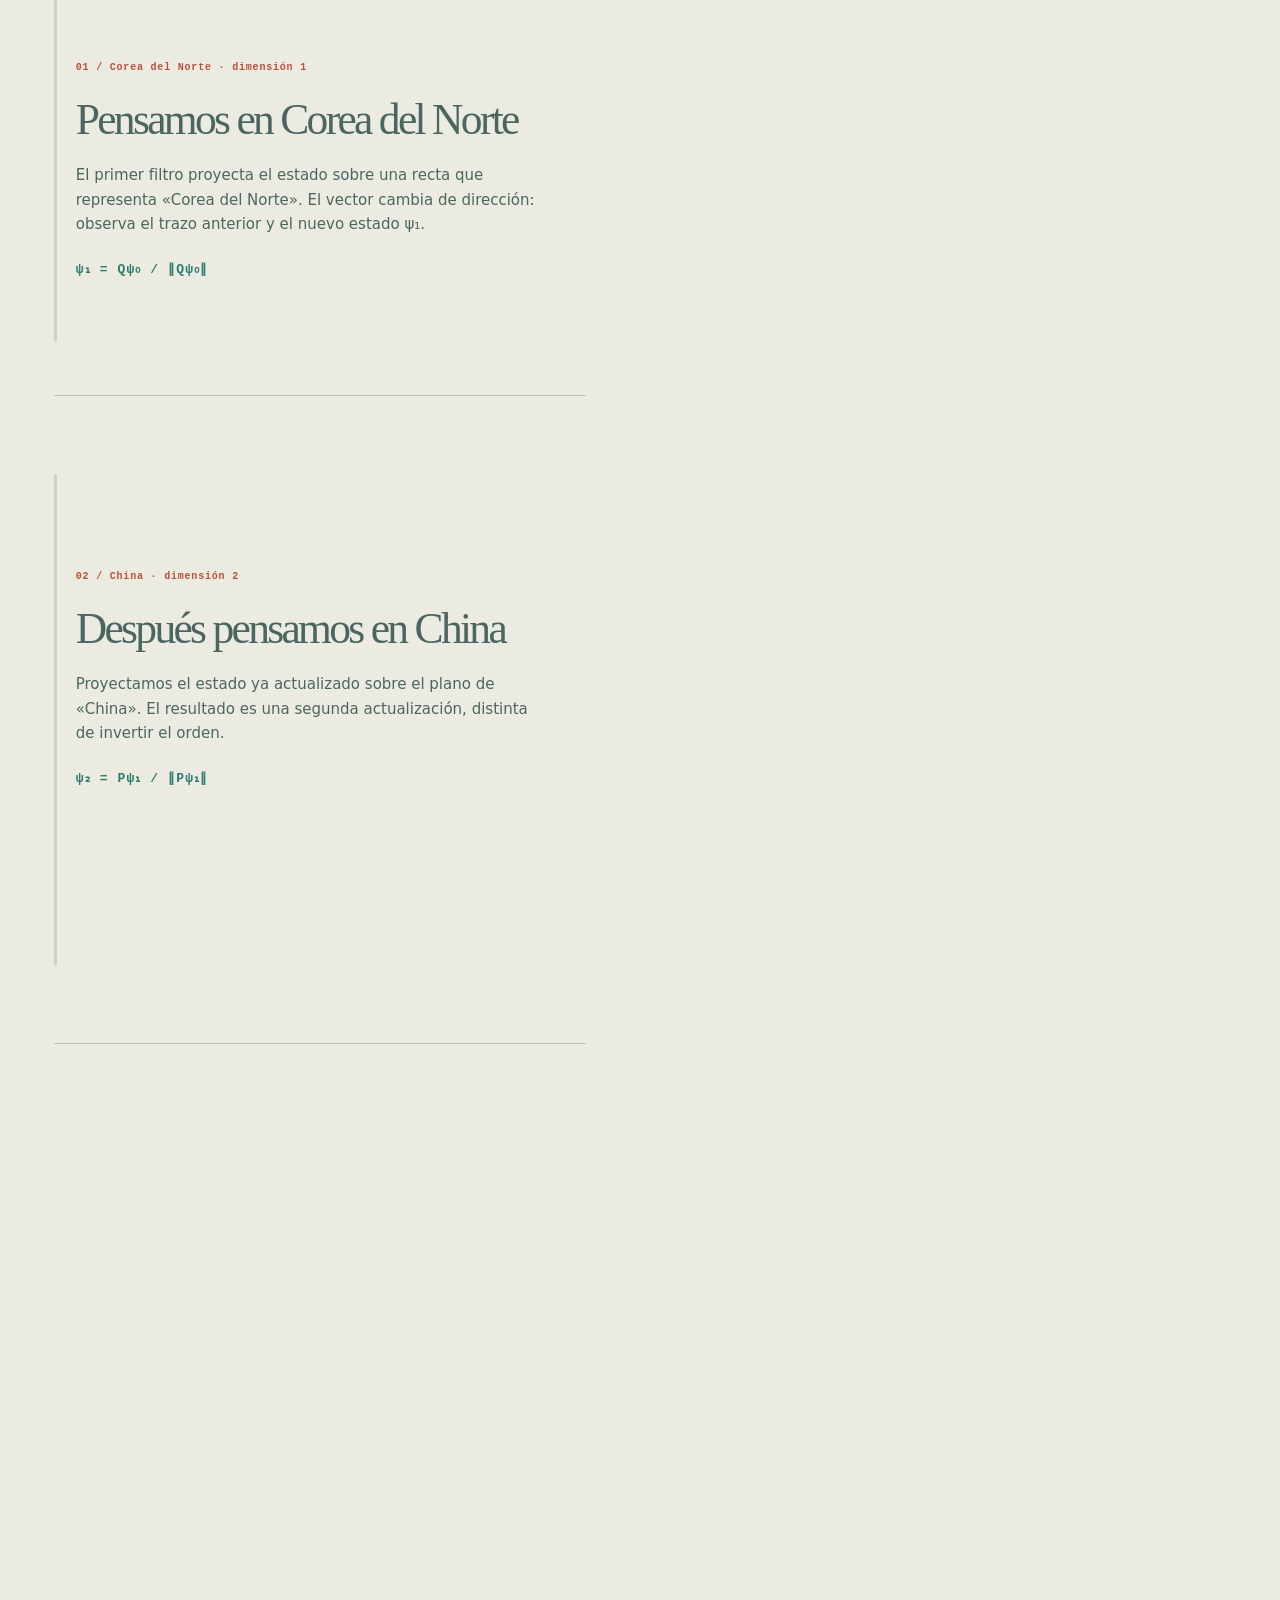
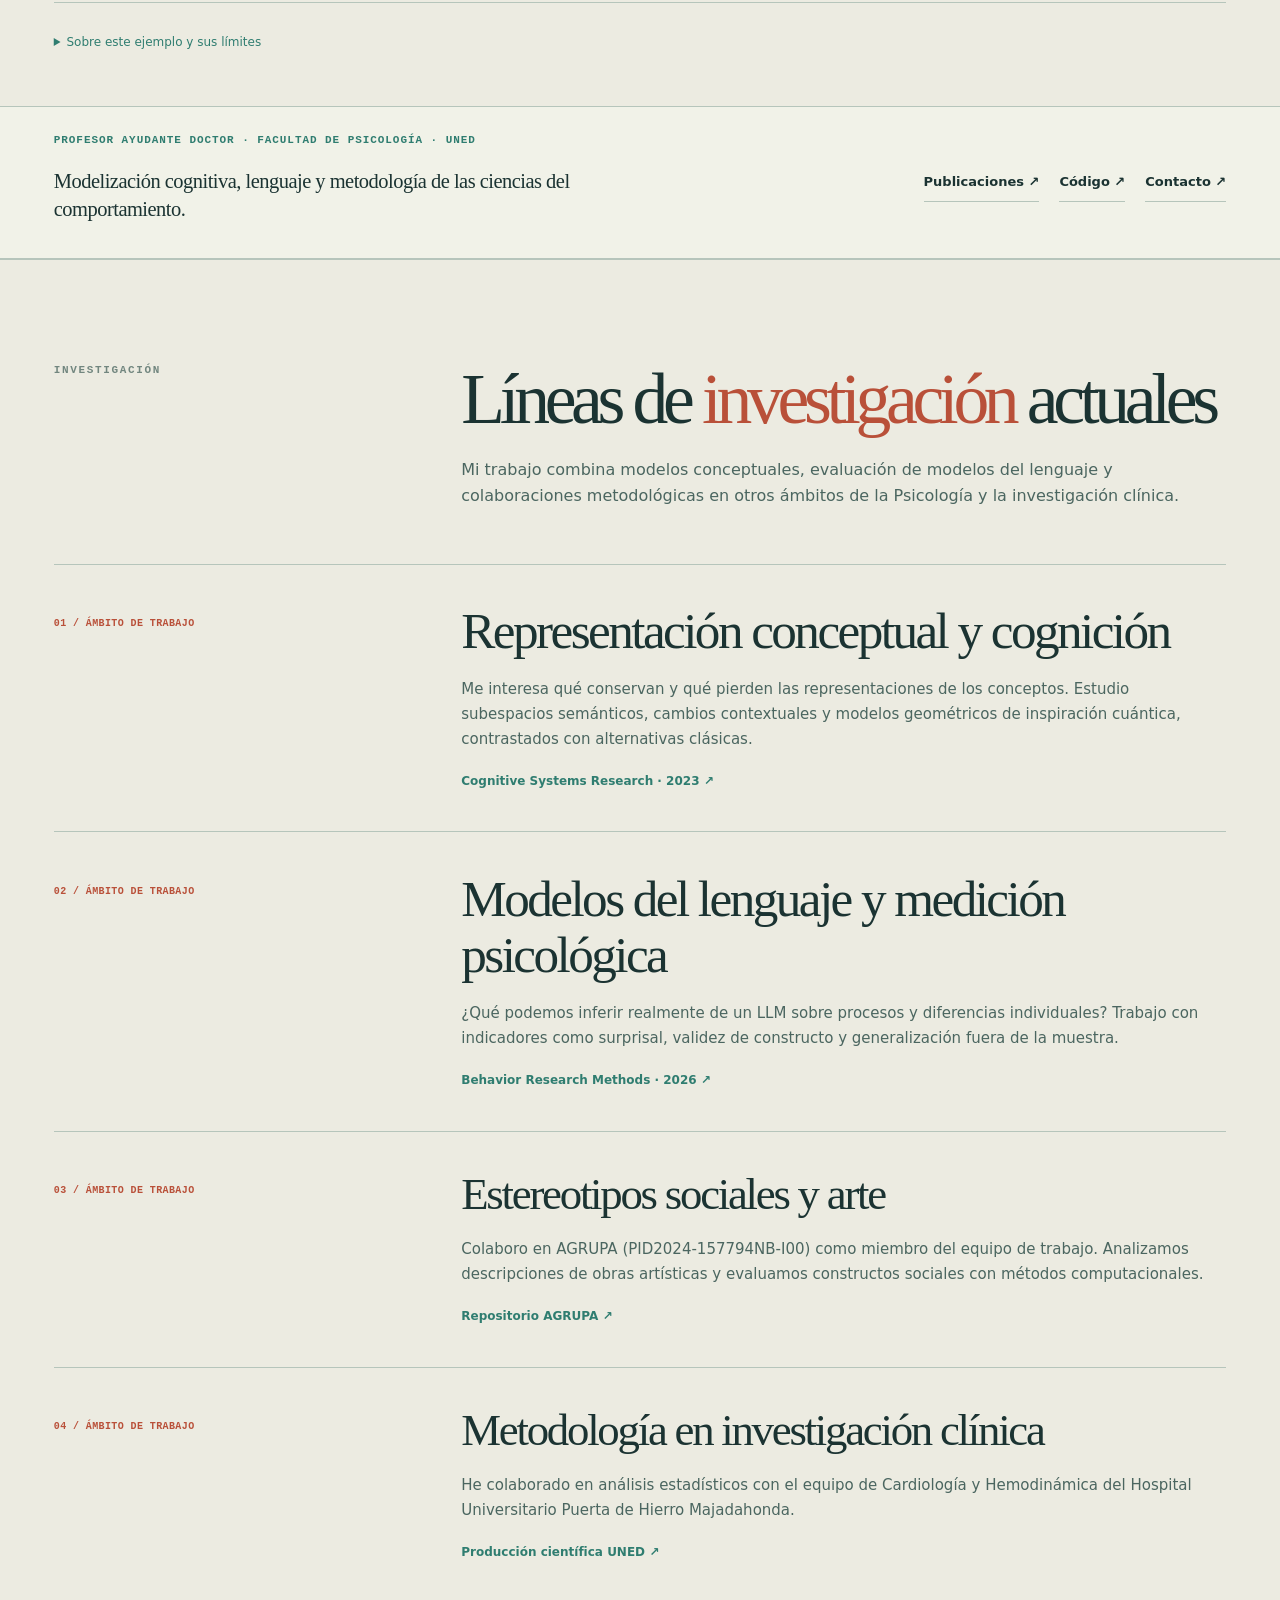
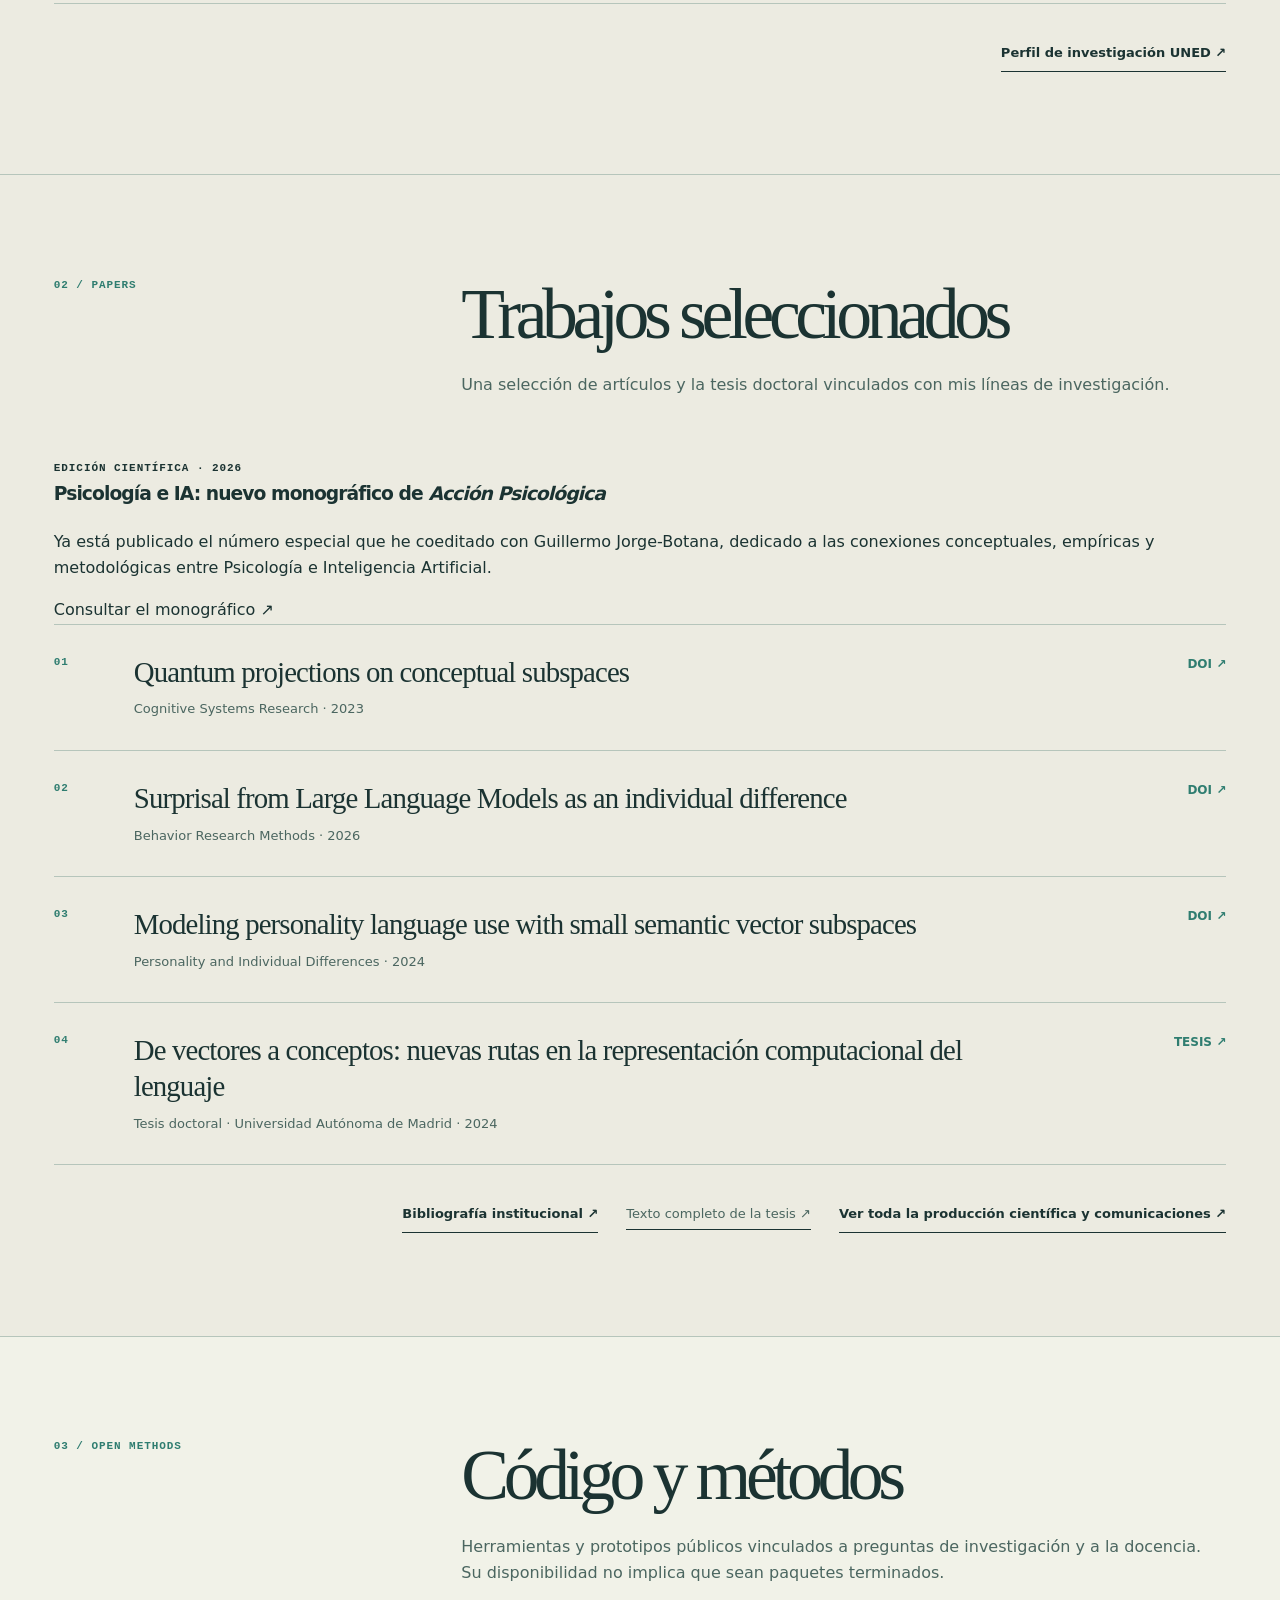
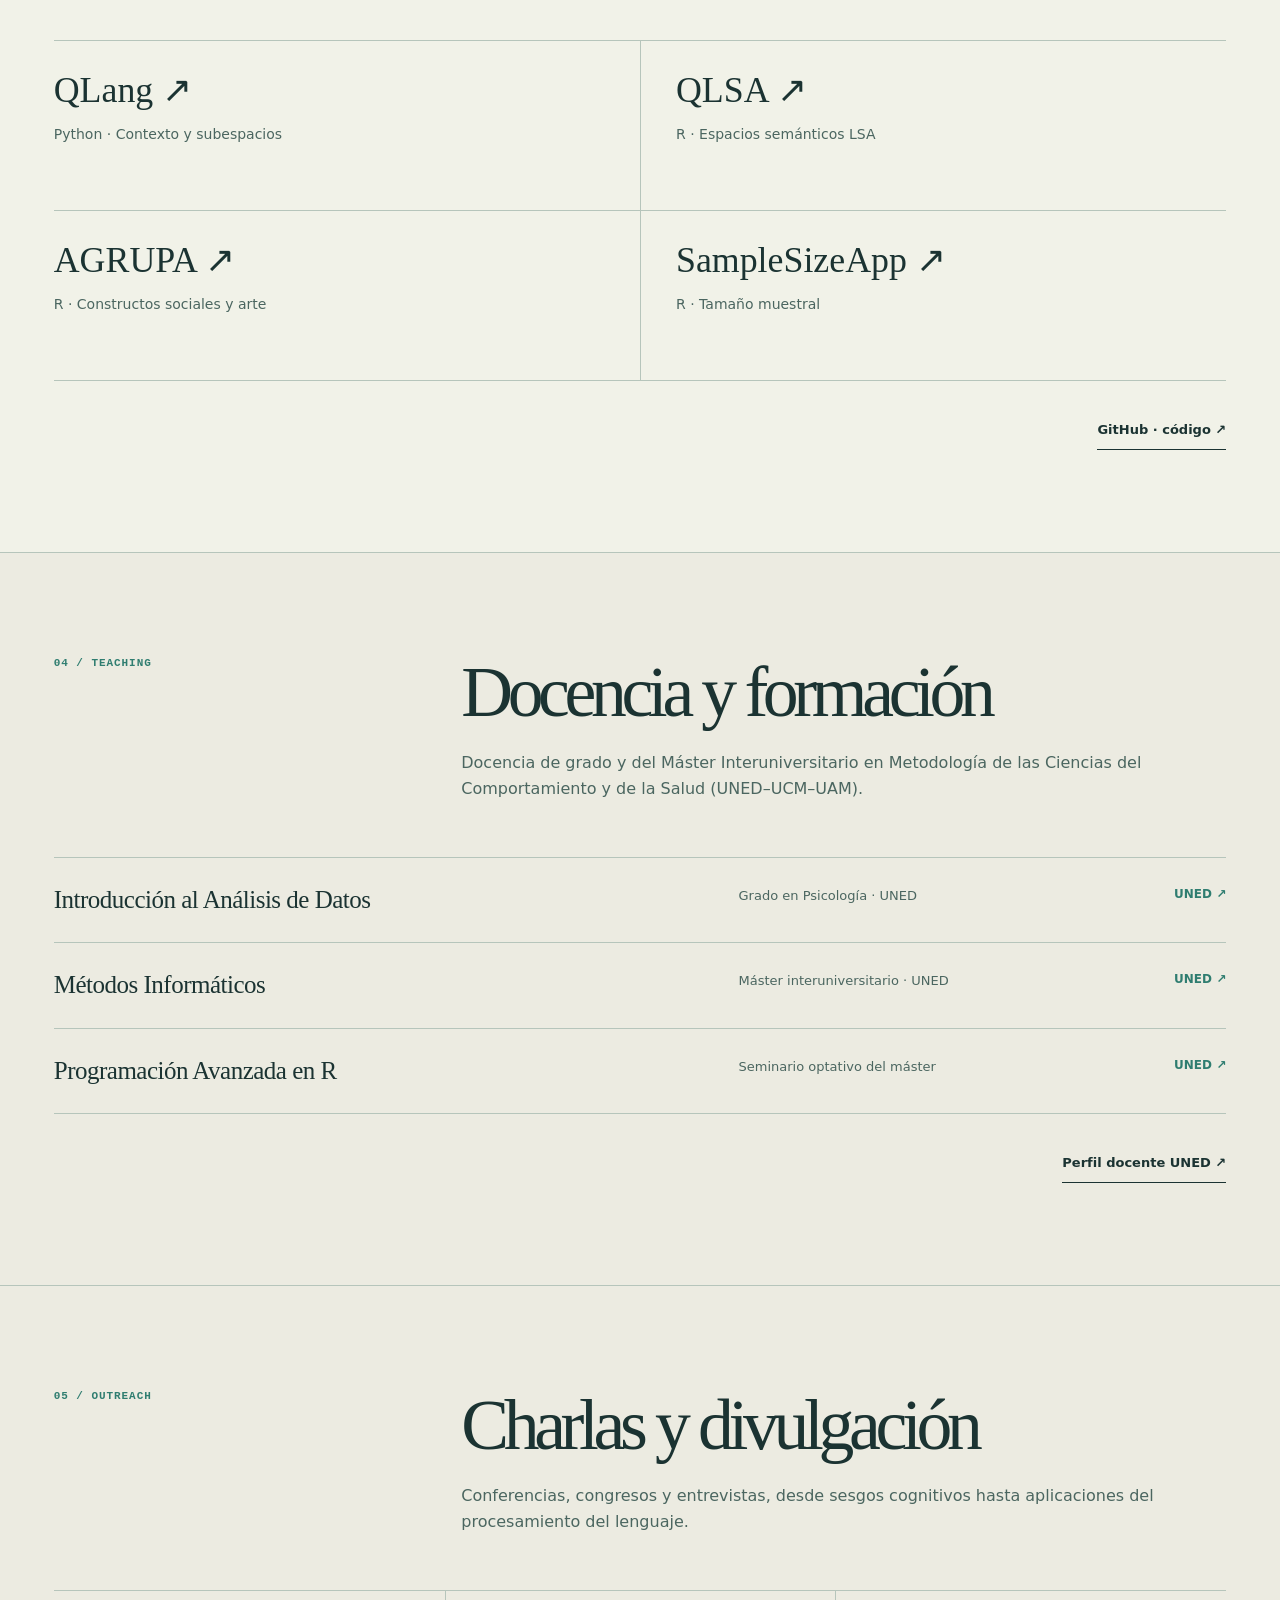
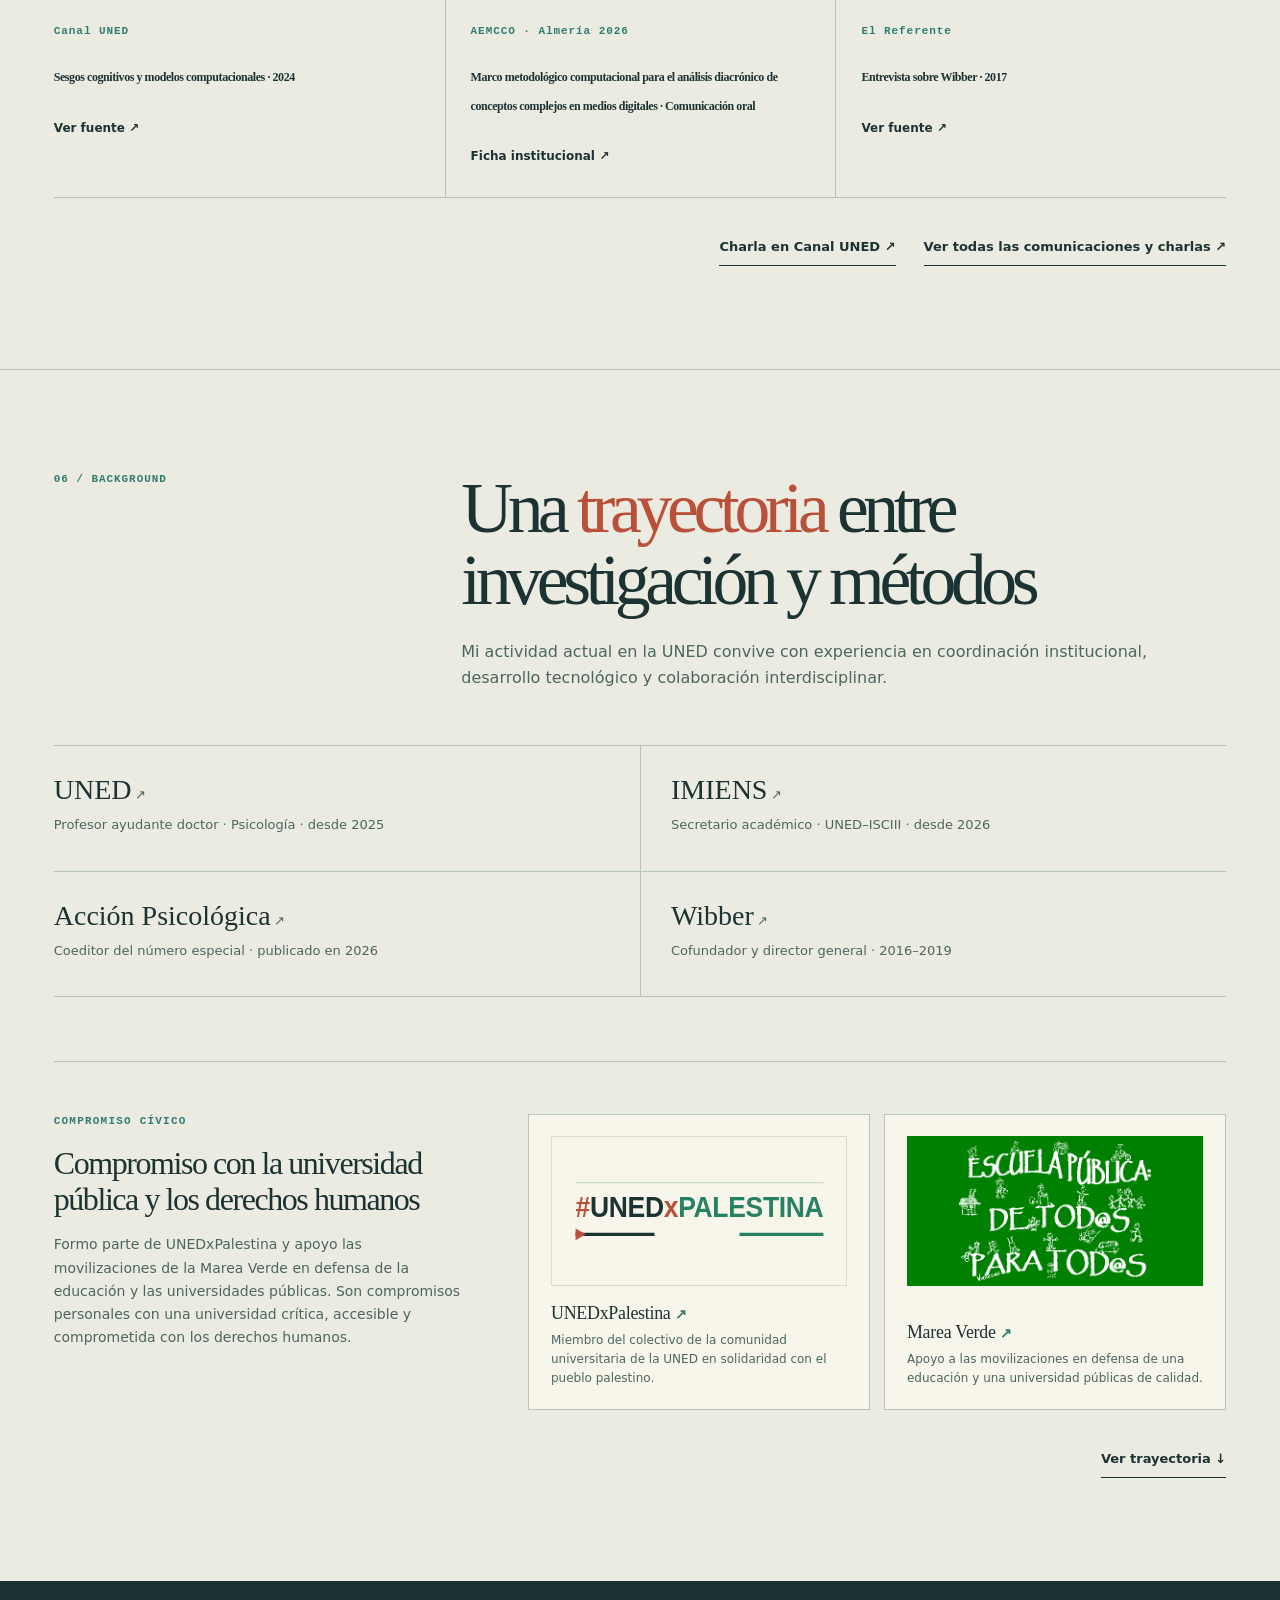
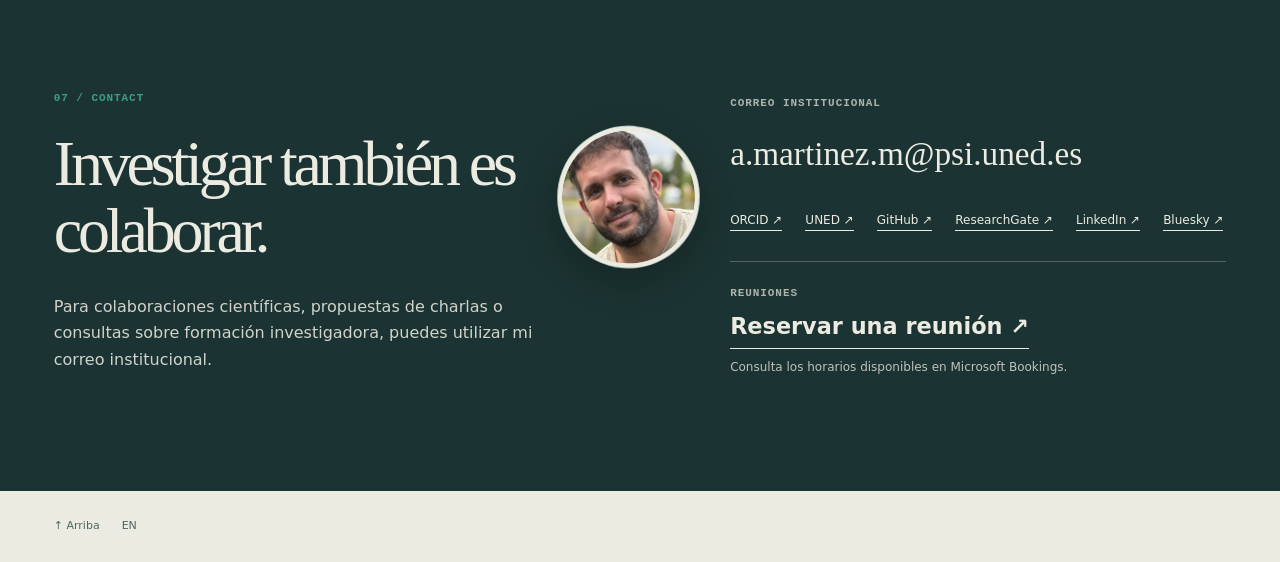
==== commit c6b0b6d7: "Announce published Acción Psicológica special issue and correct guest-editor role (ES)" ====
--- a/index.html
+++ b/index.html
@@ -1,7 +1,7 @@
 <!DOCTYPE html>
 
 <html data-theme="light" lang="es"><head>
-<meta charset="utf-8"/><meta content="width=device-width,initial-scale=1" name="viewport"/><meta content="light dark" name="color-scheme"/><meta content="index,follow,max-image-preview:large" name="robots"/><title>Alejandro Martínez-Mingo | Psicología cognitiva, lenguaje e IA | UNED</title><meta content="Investigación en representación conceptual, modelos del lenguaje y metodología psicológica. Publicaciones, código, docencia y divulgación de Alejandro Martínez-Mingo (UNED)." name="description"/><link href="favicon.svg" rel="icon" type="image/svg+xml"/><link href="assets/lab-v5.css?v=10" rel="stylesheet"/><script>try{let a=localStorage.getItem('academic-theme');document.documentElement.dataset.theme=a||((matchMedia('(prefers-color-scheme: dark)').matches)?'dark':'light')}catch(e){}</script><script type="application/ld+json">{"@context":"https://schema.org","@type":"ProfilePage","name":"Alejandro Martínez-Mingo | Psicología cognitiva, lenguaje e IA | UNED","mainEntity":{"@type":"Person","@id":"https://alejandrommingo.github.io/#person","name":"Alejandro Martínez-Mingo","jobTitle":"Profesor Ayudante Doctor","affiliation":{"@type":"CollegeOrUniversity","name":"Universidad Nacional de Educación a Distancia"},"sameAs":["https://orcid.org/0000-0002-5617-1453","https://portalcientifico.uned.es/investigadores/1200696/detalle","https://github.com/alejandrommingo","https://www.researchgate.net/profile/Alejandro-Martinez-Mingo","https://www.linkedin.com/in/alejandro-mart%C3%ADnez-mingo-6bb258b3/","https://bsky.app/profile/amartinezm.bsky.social"],"url":"https://alejandrommingo.github.io/","image":"https://alejandrommingo.github.io/perfil.jpeg"},"@id":"https://alejandrommingo.github.io/#profile","url":"https://alejandrommingo.github.io/","inLanguage":"es"}</script><script>window.LAB_V3={"lang":"es","stages":["Estado de partida","Corea del Norte · dimensión 1","China · dimensión 2"],"forms":["ψ₀ ∈ ℝ³","ψ₁ = Qψ₀ / ‖Qψ₀‖","ψ₂ = Pψ₁ / ‖Pψ₁‖"],"titles":["Antes de comparar","Pensamos en Corea del Norte","Después pensamos en China"],"texts":["Partimos de un estado que, en este ejemplo, tiene la misma probabilidad inicial de proyectarse sobre ambos conceptos.","El primer filtro proyecta el estado sobre una recta que representa «Corea del Norte». El vector cambia de dirección: observa el trazo anterior y el nuevo estado ψ₁.","Proyectamos el estado ya actualizado sobre el plano de «China». El resultado es una segunda actualización, distinta de invertir el orden."],"reverseStages":["Estado de partida","China · dimensión 2","Corea del Norte · dimensión 1"],"reverseForms":["ψ₀ ∈ ℝ³","ψ₁ = Pψ₀ / ‖Pψ₀‖","ψ₂ = Qψ₁ / ‖Qψ₁‖"],"reverseTitles":["Antes de comparar","Pensamos en China","Después pensamos en Corea del Norte"],"reverseTexts":["Partimos del mismo estado inicial. Ahora invertimos los términos de la comparación.","Primero consideramos «China». El estado se actualiza mediante una proyección sobre el plano de dimensión dos.","La segunda proyección selecciona la recta de «Corea del Norte». El estado final y el peso matemático de esta secuencia difieren del orden anterior."],"comparisonQP":"Corea del Norte → China","comparisonPQ":"China → Corea del Norte","buttonQP":"Invertir la comparación","buttonPQ":"Volver al primer orden","end":"Fin de la comparación"};</script><script defer="" src="assets/lab-v5.js?v=10"></script><link rel="canonical" href="https://alejandrommingo.github.io/"/><link rel="alternate" hreflang="es" href="https://alejandrommingo.github.io/"/><link rel="alternate" hreflang="en" href="https://alejandrommingo.github.io/en/"/><link rel="alternate" hreflang="x-default" href="https://alejandrommingo.github.io/"/><meta property="og:type" content="profile"/><meta property="og:site_name" content="Alejandro Martínez-Mingo"/><meta property="og:title" content="Alejandro Martínez-Mingo | Psicología cognitiva, lenguaje e IA | UNED"/><meta property="og:description" content="Investigación en representación conceptual, modelos del lenguaje y metodología psicológica. Publicaciones, código, docencia y divulgación de Alejandro Martínez-Mingo (UNED)."/><meta property="og:url" content="https://alejandrommingo.github.io/"/><meta property="og:locale" content="es_ES"/><meta property="og:image" content="https://alejandrommingo.github.io/assets/social-preview-full-geometry.png"/><meta property="og:image:secure_url" content="https://alejandrommingo.github.io/assets/social-preview-full-geometry.png"/><meta property="og:image:type" content="image/png"/><meta property="og:image:width" content="1200"/><meta property="og:image:height" content="630"/><meta property="og:image:alt" content="Alejandro Martínez-Mingo: geometría y representación conceptual"/><meta name="twitter:card" content="summary_large_image"/><meta name="twitter:title" content="Alejandro Martínez-Mingo | Psicología cognitiva, lenguaje e IA | UNED"/><meta name="twitter:description" content="Investigación en representación conceptual, modelos del lenguaje y metodología psicológica. Publicaciones, código, docencia y divulgación de Alejandro Martínez-Mingo (UNED)."/><meta name="twitter:image" content="https://alejandrommingo.github.io/assets/social-preview-full-geometry.png"/><link href="assets/phase-guide.css?v=4" rel="stylesheet"/></head>
+<meta charset="utf-8"/><meta content="width=device-width,initial-scale=1" name="viewport"/><meta content="light dark" name="color-scheme"/><meta content="index,follow,max-image-preview:large" name="robots"/><title>Alejandro Martínez-Mingo | Psicología cognitiva, lenguaje e IA | UNED</title><meta content="Investigación en representación conceptual, modelos del lenguaje y metodología psicológica. Publicaciones, código, docencia y divulgación de Alejandro Martínez-Mingo (UNED)." name="description"/><link href="favicon.svg" rel="icon" type="image/svg+xml"/><link href="assets/lab-v5.css?v=11" rel="stylesheet"/><script>try{let a=localStorage.getItem('academic-theme');document.documentElement.dataset.theme=a||((matchMedia('(prefers-color-scheme: dark)').matches)?'dark':'light')}catch(e){}</script><script type="application/ld+json">{"@context":"https://schema.org","@type":"ProfilePage","name":"Alejandro Martínez-Mingo | Psicología cognitiva, lenguaje e IA | UNED","mainEntity":{"@type":"Person","@id":"https://alejandrommingo.github.io/#person","name":"Alejandro Martínez-Mingo","jobTitle":"Profesor Ayudante Doctor","affiliation":{"@type":"CollegeOrUniversity","name":"Universidad Nacional de Educación a Distancia"},"sameAs":["https://orcid.org/0000-0002-5617-1453","https://portalcientifico.uned.es/investigadores/1200696/detalle","https://github.com/alejandrommingo","https://www.researchgate.net/profile/Alejandro-Martinez-Mingo","https://www.linkedin.com/in/alejandro-mart%C3%ADnez-mingo-6bb258b3/","https://bsky.app/profile/amartinezm.bsky.social"],"url":"https://alejandrommingo.github.io/","image":"https://alejandrommingo.github.io/perfil.jpeg"},"@id":"https://alejandrommingo.github.io/#profile","url":"https://alejandrommingo.github.io/","inLanguage":"es"}</script><script>window.LAB_V3={"lang":"es","stages":["Estado de partida","Corea del Norte · dimensión 1","China · dimensión 2"],"forms":["ψ₀ ∈ ℝ³","ψ₁ = Qψ₀ / ‖Qψ₀‖","ψ₂ = Pψ₁ / ‖Pψ₁‖"],"titles":["Antes de comparar","Pensamos en Corea del Norte","Después pensamos en China"],"texts":["Partimos de un estado que, en este ejemplo, tiene la misma probabilidad inicial de proyectarse sobre ambos conceptos.","El primer filtro proyecta el estado sobre una recta que representa «Corea del Norte». El vector cambia de dirección: observa el trazo anterior y el nuevo estado ψ₁.","Proyectamos el estado ya actualizado sobre el plano de «China». El resultado es una segunda actualización, distinta de invertir el orden."],"reverseStages":["Estado de partida","China · dimensión 2","Corea del Norte · dimensión 1"],"reverseForms":["ψ₀ ∈ ℝ³","ψ₁ = Pψ₀ / ‖Pψ₀‖","ψ₂ = Qψ₁ / ‖Qψ₁‖"],"reverseTitles":["Antes de comparar","Pensamos en China","Después pensamos en Corea del Norte"],"reverseTexts":["Partimos del mismo estado inicial. Ahora invertimos los términos de la comparación.","Primero consideramos «China». El estado se actualiza mediante una proyección sobre el plano de dimensión dos.","La segunda proyección selecciona la recta de «Corea del Norte». El estado final y el peso matemático de esta secuencia difieren del orden anterior."],"comparisonQP":"Corea del Norte → China","comparisonPQ":"China → Corea del Norte","buttonQP":"Invertir la comparación","buttonPQ":"Volver al primer orden","end":"Fin de la comparación"};</script><script defer="" src="assets/lab-v5.js?v=10"></script><link rel="canonical" href="https://alejandrommingo.github.io/"/><link rel="alternate" hreflang="es" href="https://alejandrommingo.github.io/"/><link rel="alternate" hreflang="en" href="https://alejandrommingo.github.io/en/"/><link rel="alternate" hreflang="x-default" href="https://alejandrommingo.github.io/"/><meta property="og:type" content="profile"/><meta property="og:site_name" content="Alejandro Martínez-Mingo"/><meta property="og:title" content="Alejandro Martínez-Mingo | Psicología cognitiva, lenguaje e IA | UNED"/><meta property="og:description" content="Investigación en representación conceptual, modelos del lenguaje y metodología psicológica. Publicaciones, código, docencia y divulgación de Alejandro Martínez-Mingo (UNED)."/><meta property="og:url" content="https://alejandrommingo.github.io/"/><meta property="og:locale" content="es_ES"/><meta property="og:image" content="https://alejandrommingo.github.io/assets/social-preview-full-geometry.png"/><meta property="og:image:secure_url" content="https://alejandrommingo.github.io/assets/social-preview-full-geometry.png"/><meta property="og:image:type" content="image/png"/><meta property="og:image:width" content="1200"/><meta property="og:image:height" content="630"/><meta property="og:image:alt" content="Alejandro Martínez-Mingo: geometría y representación conceptual"/><meta name="twitter:card" content="summary_large_image"/><meta name="twitter:title" content="Alejandro Martínez-Mingo | Psicología cognitiva, lenguaje e IA | UNED"/><meta name="twitter:description" content="Investigación en representación conceptual, modelos del lenguaje y metodología psicológica. Publicaciones, código, docencia y divulgación de Alejandro Martínez-Mingo (UNED)."/><meta name="twitter:image" content="https://alejandrommingo.github.io/assets/social-preview-full-geometry.png"/><link href="assets/phase-guide.css?v=4" rel="stylesheet"/></head>
 <body><a class="skip-link" href="#research">Ir directamente al contenido</a><div aria-hidden="true" class="reading-progress"></div>
 <header class="site-header"><div class="wide head-content"><a class="brand" href="#top"><span class="brand-name">Alejandro Martínez-Mingo</span></a><nav aria-label="Navegación principal" class="desktop-nav"><a href="#research">Investigación</a><a href="#publications">Publicaciones</a><a href="#code">Código</a><a href="#teaching">Docencia</a><a href="#outreach">Divulgación</a><a href="#about">Perfil</a><a href="#contact">Contacto</a></nav><details class="mobile-nav"><summary aria-label="Abrir menú"><span aria-hidden="true">☰</span></summary><nav><a href="#research">Investigación</a><a href="#publications">Publicaciones</a><a href="#code">Código</a><a href="#teaching">Docencia</a><a href="#outreach">Divulgación</a><a href="#about">Perfil</a><a href="#contact">Contacto</a></nav></details><a class="lang-toggle mono" href="en/" hreflang="en">EN</a><button aria-label="Cambiar apariencia" class="theme-toggle" id="theme-switch" title="Cambiar apariencia" type="button">◐</button></div></header>
 <main id="top">
@@ -26,10 +26,10 @@
 <details class="references-note"><summary>Sobre este ejemplo y sus límites</summary><p>Este ejemplo retoma la asimetría de similitud estudiada por Tversky (1977) y el modelo de proyecciones de Pothos, Busemeyer y Trueblood (2013). Una recta representa Corea del Norte y un plano representa China. La geometría y los valores son ilustrativos, no ajustes a datos individuales. Cada proyección selecciona un resultado y actualiza el estado.</p><a href="https://doi.org/10.1037/0033-295X.84.4.327" rel="noopener noreferrer" target="_blank">Tversky (1977) ↗</a><a href="https://doi.org/10.1037/a0033142" rel="noopener noreferrer" target="_blank">Pothos, Busemeyer &amp; Trueblood (2013) ↗</a></details></div></section>
 <div class="identity-band"><div class="wide"><div class="mono identity-kicker">PROFESOR AYUDANTE DOCTOR · FACULTAD DE PSICOLOGÍA · UNED</div><div class="identity-grid"><p>Modelización cognitiva, lenguaje y metodología de las ciencias del comportamiento.</p><div class="jump-links"><a href="#publications">Publicaciones ↗</a><a href="#code">Código ↗</a><a href="#contact">Contacto ↗</a></div></div></div></div>
 <section class="body-section research-section wide" id="research"><div class="sect-head"><span class="mono sect-n">INVESTIGACIÓN</span><h2>Líneas de <span class="accent-word">investigación</span> actuales</h2><p class="sect-intro">Mi trabajo combina modelos conceptuales, evaluación de modelos del lenguaje y colaboraciones metodológicas en otros ámbitos de la Psicología y la investigación clínica.</p></div><div class="research-list"><article class="research-entry" data-area="0"><div class="research-meta mono">01 / ÁMBITO DE TRABAJO</div><div><h3>Representación conceptual y cognición</h3><p>Me interesa qué conservan y qué pierden las representaciones de los conceptos. Estudio subespacios semánticos, cambios contextuales y modelos geométricos de inspiración cuántica, contrastados con alternativas clásicas.</p><a class="inline-source" href="https://doi.org/10.1016/j.cogsys.2023.101154" rel="noopener noreferrer" target="_blank">Cognitive Systems Research · 2023<span aria-hidden="true"> ↗</span></a></div></article><article class="research-entry" data-area="1"><div class="research-meta mono">02 / ÁMBITO DE TRABAJO</div><div><h3>Modelos del lenguaje y medición psicológica</h3><p>¿Qué podemos inferir realmente de un LLM sobre procesos y diferencias individuales? Trabajo con indicadores como surprisal, validez de constructo y generalización fuera de la muestra.</p><a class="inline-source" href="https://doi.org/10.3758/s13428-026-03117-7" rel="noopener noreferrer" target="_blank">Behavior Research Methods · 2026<span aria-hidden="true"> ↗</span></a></div></article><article class="research-entry" data-area="2"><div class="research-meta mono">03 / ÁMBITO DE TRABAJO</div><div><h3>Estereotipos sociales y arte</h3><p>Colaboro en AGRUPA (PID2024-157794NB-I00) como miembro del equipo de trabajo. Analizamos descripciones de obras artísticas y evaluamos constructos sociales con métodos computacionales.</p><a class="inline-source" href="https://github.com/alejandrommingo/AGRUPA" rel="noopener noreferrer" target="_blank">Repositorio AGRUPA<span aria-hidden="true"> ↗</span></a></div></article><article class="research-entry" data-area="3"><div class="research-meta mono">04 / ÁMBITO DE TRABAJO</div><div><h3>Metodología en investigación clínica</h3><p>He colaborado en análisis estadísticos con el equipo de Cardiología y Hemodinámica del Hospital Universitario Puerta de Hierro Majadahonda.</p><a class="inline-source" href="https://portalcientifico.uned.es/investigadores/1200696/publicaciones" rel="noopener noreferrer" target="_blank">Producción científica UNED<span aria-hidden="true"> ↗</span></a></div></article></div><div class="section-tail"><a class="" href="https://portalcientifico.uned.es/investigadores/1200696/detalle" rel="noopener noreferrer" target="_blank">Perfil de investigación UNED ↗</a></div></section>
-<section class="body-section wide publications-section" id="publications"><div class="sect-head"><span class="mono sect-n">02 / PAPERS</span><h2>Trabajos seleccionados</h2><p class="sect-intro">Una selección de artículos y la tesis doctoral vinculados con mis líneas de investigación.</p></div><ol class="pub-list"><li class="pub-entry"><span class="mono pub-no">01</span><div><h3><a href="https://doi.org/10.1016/j.cogsys.2023.101154" target="_blank" rel="noopener noreferrer">Quantum projections on conceptual subspaces</a></h3><p>Cognitive Systems Research · 2023</p></div><a class="pub-doi" href="https://doi.org/10.1016/j.cogsys.2023.101154" rel="noopener noreferrer" target="_blank">DOI<span aria-hidden="true"> ↗</span></a></li><li class="pub-entry"><span class="mono pub-no">02</span><div><h3><a href="https://doi.org/10.3758/s13428-026-03117-7" target="_blank" rel="noopener noreferrer">Surprisal from Large Language Models as an individual difference</a></h3><p>Behavior Research Methods · 2026</p></div><a class="pub-doi" href="https://doi.org/10.3758/s13428-026-03117-7" rel="noopener noreferrer" target="_blank">DOI<span aria-hidden="true"> ↗</span></a></li><li class="pub-entry"><span class="mono pub-no">03</span><div><h3><a href="https://doi.org/10.1016/j.paid.2023.112514" target="_blank" rel="noopener noreferrer">Modeling personality language use with small semantic vector subspaces</a></h3><p>Personality and Individual Differences · 2024</p></div><a class="pub-doi" href="https://doi.org/10.1016/j.paid.2023.112514" rel="noopener noreferrer" target="_blank">DOI<span aria-hidden="true"> ↗</span></a></li><li class="pub-entry"><span class="mono pub-no">04</span><div><h3><a href="https://dialnet.unirioja.es/servlet/tesis?codigo=329016" target="_blank" rel="noopener noreferrer">De vectores a conceptos: nuevas rutas en la representación computacional del lenguaje</a></h3><p>Tesis doctoral · Universidad Autónoma de Madrid · 2024</p></div><a class="pub-doi" href="https://dialnet.unirioja.es/servlet/tesis?codigo=329016" rel="noopener noreferrer" target="_blank">TESIS<span aria-hidden="true"> ↗</span></a></li></ol><div class="section-tail"><a class="" href="https://portalcientifico.uned.es/investigadores/1200696/publicaciones" rel="noopener noreferrer" target="_blank">Bibliografía institucional ↗</a> <span class="thesis-link"><a href="https://repositorio.uam.es/bitstreams/eda53f6e-414b-4671-93dd-dcb6bda9d15c/download" rel="noopener noreferrer" target="_blank">Texto completo de la tesis <span aria-hidden="true">↗</span></a></span> <a class="research-index-link" href="publicaciones/">Ver toda la producción científica y comunicaciones ↗</a></div></section>
+<section class="body-section wide publications-section" id="publications"><div class="sect-head"><span class="mono sect-n">02 / PAPERS</span><h2>Trabajos seleccionados</h2><p class="sect-intro">Una selección de artículos y la tesis doctoral vinculados con mis líneas de investigación.</p></div><aside class="editorial-feature" aria-labelledby="editorial-feature-title"><span class="mono editorial-feature-label">EDICIÓN CIENTÍFICA · 2026</span><div class="editorial-feature-content"><div><h3 id="editorial-feature-title">Psicología e IA: nuevo monográfico de <em>Acción Psicológica</em></h3><p>Ya está publicado el número especial que he coeditado con Guillermo Jorge-Botana, dedicado a las conexiones conceptuales, empíricas y metodológicas entre Psicología e Inteligencia Artificial.</p></div><a href="https://revistas.uned.es/index.php/accionpsicologica/issue/view/2121" target="_blank" rel="noopener noreferrer" class="editorial-feature-link">Consultar el monográfico <span aria-hidden="true">↗</span></a></div></aside><ol class="pub-list"><li class="pub-entry"><span class="mono pub-no">01</span><div><h3><a href="https://doi.org/10.1016/j.cogsys.2023.101154" target="_blank" rel="noopener noreferrer">Quantum projections on conceptual subspaces</a></h3><p>Cognitive Systems Research · 2023</p></div><a class="pub-doi" href="https://doi.org/10.1016/j.cogsys.2023.101154" rel="noopener noreferrer" target="_blank">DOI<span aria-hidden="true"> ↗</span></a></li><li class="pub-entry"><span class="mono pub-no">02</span><div><h3><a href="https://doi.org/10.3758/s13428-026-03117-7" target="_blank" rel="noopener noreferrer">Surprisal from Large Language Models as an individual difference</a></h3><p>Behavior Research Methods · 2026</p></div><a class="pub-doi" href="https://doi.org/10.3758/s13428-026-03117-7" rel="noopener noreferrer" target="_blank">DOI<span aria-hidden="true"> ↗</span></a></li><li class="pub-entry"><span class="mono pub-no">03</span><div><h3><a href="https://doi.org/10.1016/j.paid.2023.112514" target="_blank" rel="noopener noreferrer">Modeling personality language use with small semantic vector subspaces</a></h3><p>Personality and Individual Differences · 2024</p></div><a class="pub-doi" href="https://doi.org/10.1016/j.paid.2023.112514" rel="noopener noreferrer" target="_blank">DOI<span aria-hidden="true"> ↗</span></a></li><li class="pub-entry"><span class="mono pub-no">04</span><div><h3><a href="https://dialnet.unirioja.es/servlet/tesis?codigo=329016" target="_blank" rel="noopener noreferrer">De vectores a conceptos: nuevas rutas en la representación computacional del lenguaje</a></h3><p>Tesis doctoral · Universidad Autónoma de Madrid · 2024</p></div><a class="pub-doi" href="https://dialnet.unirioja.es/servlet/tesis?codigo=329016" rel="noopener noreferrer" target="_blank">TESIS<span aria-hidden="true"> ↗</span></a></li></ol><div class="section-tail"><a class="" href="https://portalcientifico.uned.es/investigadores/1200696/publicaciones" rel="noopener noreferrer" target="_blank">Bibliografía institucional ↗</a> <span class="thesis-link"><a href="https://repositorio.uam.es/bitstreams/eda53f6e-414b-4671-93dd-dcb6bda9d15c/download" rel="noopener noreferrer" target="_blank">Texto completo de la tesis <span aria-hidden="true">↗</span></a></span> <a class="research-index-link" href="publicaciones/">Ver toda la producción científica y comunicaciones ↗</a></div></section>
 <section class="body-section wide code-section" id="code"><div class="sect-head"><span class="mono sect-n">03 / OPEN METHODS</span><h2>Código y métodos</h2><p class="sect-intro">Herramientas y prototipos públicos vinculados a preguntas de investigación y a la docencia. Su disponibilidad no implica que sean paquetes terminados.</p></div><div class="tool-grid"><article class="tool-entry"><span class="tool-name"><a class="" href="https://github.com/alejandrommingo/QLang" rel="noopener noreferrer" target="_blank">QLang<span aria-hidden="true"> ↗</span></a></span><span class="tool-desc">Python · Contexto y subespacios</span></article><article class="tool-entry"><span class="tool-name"><a class="" href="https://github.com/alejandrommingo/QLSA" rel="noopener noreferrer" target="_blank">QLSA<span aria-hidden="true"> ↗</span></a></span><span class="tool-desc">R · Espacios semánticos LSA</span></article><article class="tool-entry"><span class="tool-name"><a class="" href="https://github.com/alejandrommingo/AGRUPA" rel="noopener noreferrer" target="_blank">AGRUPA<span aria-hidden="true"> ↗</span></a></span><span class="tool-desc">R · Constructos sociales y arte</span></article><article class="tool-entry"><span class="tool-name"><a class="" href="https://github.com/alejandrommingo/SampleSizeApp" rel="noopener noreferrer" target="_blank">SampleSizeApp<span aria-hidden="true"> ↗</span></a></span><span class="tool-desc">R · Tamaño muestral</span></article></div><div class="section-tail"><a class="" href="https://github.com/alejandrommingo" rel="noopener noreferrer" target="_blank">GitHub · código ↗</a></div></section>
 <section class="body-section wide" id="teaching"><div class="sect-head"><span class="mono sect-n">04 / TEACHING</span><h2>Docencia y formación</h2><p class="sect-intro">Docencia de grado y del Máster Interuniversitario en Metodología de las Ciencias del Comportamiento y de la Salud (UNED–UCM–UAM).</p></div><ul class="teaching-list"><li class="list-entry"><span>Introducción al Análisis de Datos</span><small>Grado en Psicología · UNED</small><a class="" href="https://www.uned.es/universidad/inicio/estudios/grados/grado-en-psicologia/asignaturas.html?codAsignatura=62011037&amp;codTitulacion=6201&amp;idContenido=1" rel="noopener noreferrer" target="_blank">UNED<span aria-hidden="true"> ↗</span></a></li><li class="list-entry"><span>Métodos Informáticos</span><small>Máster interuniversitario · UNED</small><a class="" href="https://www.uned.es/universidad/inicio/estudios/masteres/master-interuniversitario-en-metodologia-de-las-ciencias-del-comportamiento-y-de-la-salud-uned-ucm-y-uam/asignaturas.html?codAsignatura=22201096&amp;codTitulacion=220101&amp;idContenido=1" rel="noopener noreferrer" target="_blank">UNED<span aria-hidden="true"> ↗</span></a></li><li class="list-entry"><span>Programación Avanzada en R</span><small>Seminario optativo del máster</small><a class="" href="https://www.uned.es/universidad/inicio/estudios/masteres/master-interuniversitario-en-metodologia-de-las-ciencias-del-comportamiento-y-de-la-salud-uned-ucm-y-uam/asignaturas.html?codAsignatura=22011085&amp;codTitulacion=220101&amp;idContenido=1" rel="noopener noreferrer" target="_blank">UNED<span aria-hidden="true"> ↗</span></a></li></ul><div class="section-tail"><a class="" href="https://www.uned.es/universidad/docentes/psicologia/alejandro-martinez-mingo.html" rel="noopener noreferrer" target="_blank">Perfil docente UNED ↗</a></div></section>
 <section class="body-section wide" id="outreach"><div class="sect-head"><span class="mono sect-n">05 / OUTREACH</span><h2>Charlas y divulgación</h2><p class="sect-intro">Conferencias, congresos y entrevistas, desde sesgos cognitivos hasta aplicaciones del procesamiento del lenguaje.</p></div><div class="outreach-list"><article class="out-item"><span class="mono">Canal UNED</span><p><a href="https://canal.uned.es/video/672c6c0b83ed451c5a075e76" target="_blank" rel="noopener noreferrer">Sesgos cognitivos y modelos computacionales · 2024</a></p><a class="" href="https://canal.uned.es/video/672c6c0b83ed451c5a075e76" rel="noopener noreferrer" target="_blank">Ver fuente<span aria-hidden="true"> ↗</span></a></article><article class="out-item"><span class="mono">AEMCCO · Almería 2026</span><p><a href="https://www.uned.es/universidad/docentes/psicologia/alejandro-martinez-mingo.html" target="_blank" rel="noopener noreferrer">Marco metodológico computacional para el análisis diacrónico de conceptos complejos en medios digitales · Comunicación oral</a></p><a href="https://www.uned.es/universidad/docentes/psicologia/alejandro-martinez-mingo.html" rel="noopener noreferrer" target="_blank">Ficha institucional<span aria-hidden="true"> ↗</span></a></article><article class="out-item"><span class="mono">El Referente</span><p><a href="https://elreferente.es/entrevistas/para-construir-una-sociedad-mas-amable-las-empresas-deberian-seguir-la-filosofia-people-first/" target="_blank" rel="noopener noreferrer">Entrevista sobre Wibber · 2017</a></p><a class="" href="https://elreferente.es/entrevistas/para-construir-una-sociedad-mas-amable-las-empresas-deberian-seguir-la-filosofia-people-first/" rel="noopener noreferrer" target="_blank">Ver fuente<span aria-hidden="true"> ↗</span></a></article></div><div class="section-tail"><a class="" href="https://canal.uned.es/video/672c6c0b83ed451c5a075e76" rel="noopener noreferrer" target="_blank">Charla en Canal UNED ↗</a> <a class="research-index-link" href="publicaciones/#presentations">Ver todas las comunicaciones y charlas ↗</a></div></section>
-<section class="body-section wide" id="about"><div class="sect-head"><span class="mono sect-n">06 / BACKGROUND</span><h2>Una <span class="accent-word">trayectoria</span> entre investigación y métodos</h2><p class="sect-intro">Mi actividad actual en la UNED convive con experiencia en coordinación institucional, desarrollo tecnológico y colaboración interdisciplinar.</p></div><ul class="profile-grid"><li><strong><a href="https://www.uned.es/universidad/docentes/psicologia/alejandro-martinez-mingo.html" rel="noopener noreferrer" target="_blank">UNED<span aria-hidden="true"> ↗</span></a></strong><span>Profesor ayudante doctor · Psicología · desde 2025</span></li><li><strong><a href="https://www.imiens.es/consejo_rector.php" rel="noopener noreferrer" target="_blank">IMIENS<span aria-hidden="true"> ↗</span></a></strong><span>Secretario académico · UNED–ISCIII · desde 2026</span></li><li><strong><a href="https://revistas.uned.es/index.php/accionpsicologica" rel="noopener noreferrer" target="_blank">Acción Psicológica<span aria-hidden="true"> ↗</span></a></strong><span>Coedición de número especial · en preparación</span></li><li><strong><a href="https://elreferente.es/entrevistas/para-construir-una-sociedad-mas-amable-las-empresas-deberian-seguir-la-filosofia-people-first/" rel="noopener noreferrer" target="_blank">Wibber<span aria-hidden="true"> ↗</span></a></strong><span>Cofundador y director general · 2016–2019</span></li></ul><aside class="civic-note" aria-labelledby="civic-title"><div class="civic-context"><span class="mono civic-kicker">COMPROMISO CÍVICO</span><h3 id="civic-title">Compromiso con la universidad pública y los derechos humanos</h3><p>Formo parte de UNEDxPalestina y apoyo las movilizaciones de la Marea Verde en defensa de la educación y las universidades públicas. Son compromisos personales con una universidad crítica, accesible y comprometida con los derechos humanos.</p></div><div class="civic-links"><a class="civic-link" href="https://blogs.uned.es/unedxpalestina/" target="_blank" rel="noopener noreferrer" aria-label="Visitar la web del colectivo UNEDxPalestina"><span class="civic-logo"><img src="assets/unedxpalestina-mark.svg" alt="UNEDxPalestina" width="324" height="100" loading="lazy" decoding="async"/></span><span class="civic-card-info"><strong>UNEDxPalestina <span aria-hidden="true">↗</span></strong><small>Miembro del colectivo de la comunidad universitaria de la UNED en solidaridad con el pueblo palestino.</small></span></a><a class="civic-link" href="https://mareaverdemadrid.blogspot.com/" target="_blank" rel="noopener noreferrer" aria-label="Visitar la web de Marea Verde Madrid"><span class="civic-logo civic-logo--marea"><img src="assets/marea-verde-original.png" alt="Marea Verde: Escuela pública, de tod@s para tod@s" width="400" height="292" loading="lazy" decoding="async"/></span><span class="civic-card-info"><strong>Marea Verde <span aria-hidden="true">↗</span></strong><small>Apoyo a las movilizaciones en defensa de una educación y una universidad públicas de calidad.</small></span></a></div></aside><div class="section-tail"><a class="" href="#about" rel="noopener noreferrer" target="_blank">Ver trayectoria ↓</a></div></section>
+<section class="body-section wide" id="about"><div class="sect-head"><span class="mono sect-n">06 / BACKGROUND</span><h2>Una <span class="accent-word">trayectoria</span> entre investigación y métodos</h2><p class="sect-intro">Mi actividad actual en la UNED convive con experiencia en coordinación institucional, desarrollo tecnológico y colaboración interdisciplinar.</p></div><ul class="profile-grid"><li><strong><a href="https://www.uned.es/universidad/docentes/psicologia/alejandro-martinez-mingo.html" rel="noopener noreferrer" target="_blank">UNED<span aria-hidden="true"> ↗</span></a></strong><span>Profesor ayudante doctor · Psicología · desde 2025</span></li><li><strong><a href="https://www.imiens.es/consejo_rector.php" rel="noopener noreferrer" target="_blank">IMIENS<span aria-hidden="true"> ↗</span></a></strong><span>Secretario académico · UNED–ISCIII · desde 2026</span></li><li><strong><a href="https://revistas.uned.es/index.php/accionpsicologica/issue/view/2121" rel="noopener noreferrer" target="_blank">Acción Psicológica<span aria-hidden="true"> ↗</span></a></strong><span>Coeditor del número especial · publicado en 2026</span></li><li><strong><a href="https://elreferente.es/entrevistas/para-construir-una-sociedad-mas-amable-las-empresas-deberian-seguir-la-filosofia-people-first/" rel="noopener noreferrer" target="_blank">Wibber<span aria-hidden="true"> ↗</span></a></strong><span>Cofundador y director general · 2016–2019</span></li></ul><aside class="civic-note" aria-labelledby="civic-title"><div class="civic-context"><span class="mono civic-kicker">COMPROMISO CÍVICO</span><h3 id="civic-title">Compromiso con la universidad pública y los derechos humanos</h3><p>Formo parte de UNEDxPalestina y apoyo las movilizaciones de la Marea Verde en defensa de la educación y las universidades públicas. Son compromisos personales con una universidad crítica, accesible y comprometida con los derechos humanos.</p></div><div class="civic-links"><a class="civic-link" href="https://blogs.uned.es/unedxpalestina/" target="_blank" rel="noopener noreferrer" aria-label="Visitar la web del colectivo UNEDxPalestina"><span class="civic-logo"><img src="assets/unedxpalestina-mark.svg" alt="UNEDxPalestina" width="324" height="100" loading="lazy" decoding="async"/></span><span class="civic-card-info"><strong>UNEDxPalestina <span aria-hidden="true">↗</span></strong><small>Miembro del colectivo de la comunidad universitaria de la UNED en solidaridad con el pueblo palestino.</small></span></a><a class="civic-link" href="https://mareaverdemadrid.blogspot.com/" target="_blank" rel="noopener noreferrer" aria-label="Visitar la web de Marea Verde Madrid"><span class="civic-logo civic-logo--marea"><img src="assets/marea-verde-original.png" alt="Marea Verde: Escuela pública, de tod@s para tod@s" width="400" height="292" loading="lazy" decoding="async"/></span><span class="civic-card-info"><strong>Marea Verde <span aria-hidden="true">↗</span></strong><small>Apoyo a las movilizaciones en defensa de una educación y una universidad públicas de calidad.</small></span></a></div></aside><div class="section-tail"><a class="" href="#about" rel="noopener noreferrer" target="_blank">Ver trayectoria ↓</a></div></section>
 <section class="contact-section" id="contact"><div class="wide contact-grid"><div><span class="mono sect-n">07 / CONTACT</span><div class="contact-heading"><h2>Investigar también es colaborar.</h2><figure class="contact-avatar"><img src="perfil.jpeg" width="560" height="657" alt="Fotografía de Alejandro Martínez-Mingo" decoding="async"/></figure></div><p>Para colaboraciones científicas, propuestas de charlas o consultas sobre formación investigadora, puedes utilizar mi correo institucional.</p></div><div class="contact-details"><span class="mono">CORREO INSTITUCIONAL</span><strong class="mail">a.martinez.m@psi.uned.es</strong><div class="profile-links"><a class="profile-link" href="https://orcid.org/0000-0002-5617-1453" rel="noopener noreferrer" target="_blank">ORCID<span aria-hidden="true"> ↗</span></a><a class="profile-link" href="https://portalcientifico.uned.es/investigadores/1200696/detalle" rel="noopener noreferrer" target="_blank">UNED<span aria-hidden="true"> ↗</span></a><a class="profile-link" href="https://github.com/alejandrommingo" rel="noopener noreferrer" target="_blank">GitHub<span aria-hidden="true"> ↗</span></a><a class="profile-link" href="https://www.researchgate.net/profile/Alejandro-Martinez-Mingo" rel="noopener noreferrer" target="_blank">ResearchGate<span aria-hidden="true"> ↗</span></a><a class="profile-link" href="https://www.linkedin.com/in/alejandro-mart%C3%ADnez-mingo-6bb258b3/" rel="noopener noreferrer" target="_blank">LinkedIn<span aria-hidden="true"> ↗</span></a><a class="profile-link" href="https://bsky.app/profile/amartinezm.bsky.social" rel="noopener noreferrer" target="_blank">Bluesky<span aria-hidden="true"> ↗</span></a></div><div class="booking-cta"><span class="mono">REUNIONES</span><a href="https://bookings.cloud.microsoft/bookwithme/user/ab5d411e1dc349f0828f4634b0ed643f@psi.uned.es?anonymous&amp;ismsaljsauthenabled&amp;ep=plink" target="_blank" rel="noopener noreferrer">Reservar una reunión <span aria-hidden="true">↗</span></a><span class="booking-hint">Consulta los horarios disponibles en Microsoft Bookings.</span></div></div></div></section>
 </main><footer class="footer wide"><div><a href="#top">↑ Arriba</a><a href="en/">EN</a></div></footer></body></html>
--- a/assets/lab-v5.css
+++ b/assets/lab-v5.css
@@ -156,3 +156,17 @@
   .civic-logo{max-width:210px}}
 @media(prefers-reduced-motion:reduce){.civic-link{transition:none}
   .civic-link:hover,.civic-link:focus-visible{transform:none}}
+
+
+/* Actual Marea Verde artwork supplied by the site owner.
+   Retain its proportions and green background (the optimized PNG has a
+   transparent green field and white lettering/drawings). */
+.civic-logo{justify-content:center;height:150px}
+.civic-logo img{max-height:132px;aspect-ratio:auto;object-fit:contain}
+.civic-logo--marea{background:#008001;border-color:#008001}
+.civic-logo--marea img{width:auto;max-width:100%;max-height:140px;aspect-ratio:400/292}
+@media(max-width:560px){
+ .civic-logo{height:95px}
+ .civic-logo img{max-height:82px}
+ .civic-logo--marea img{max-height:91px}
+}
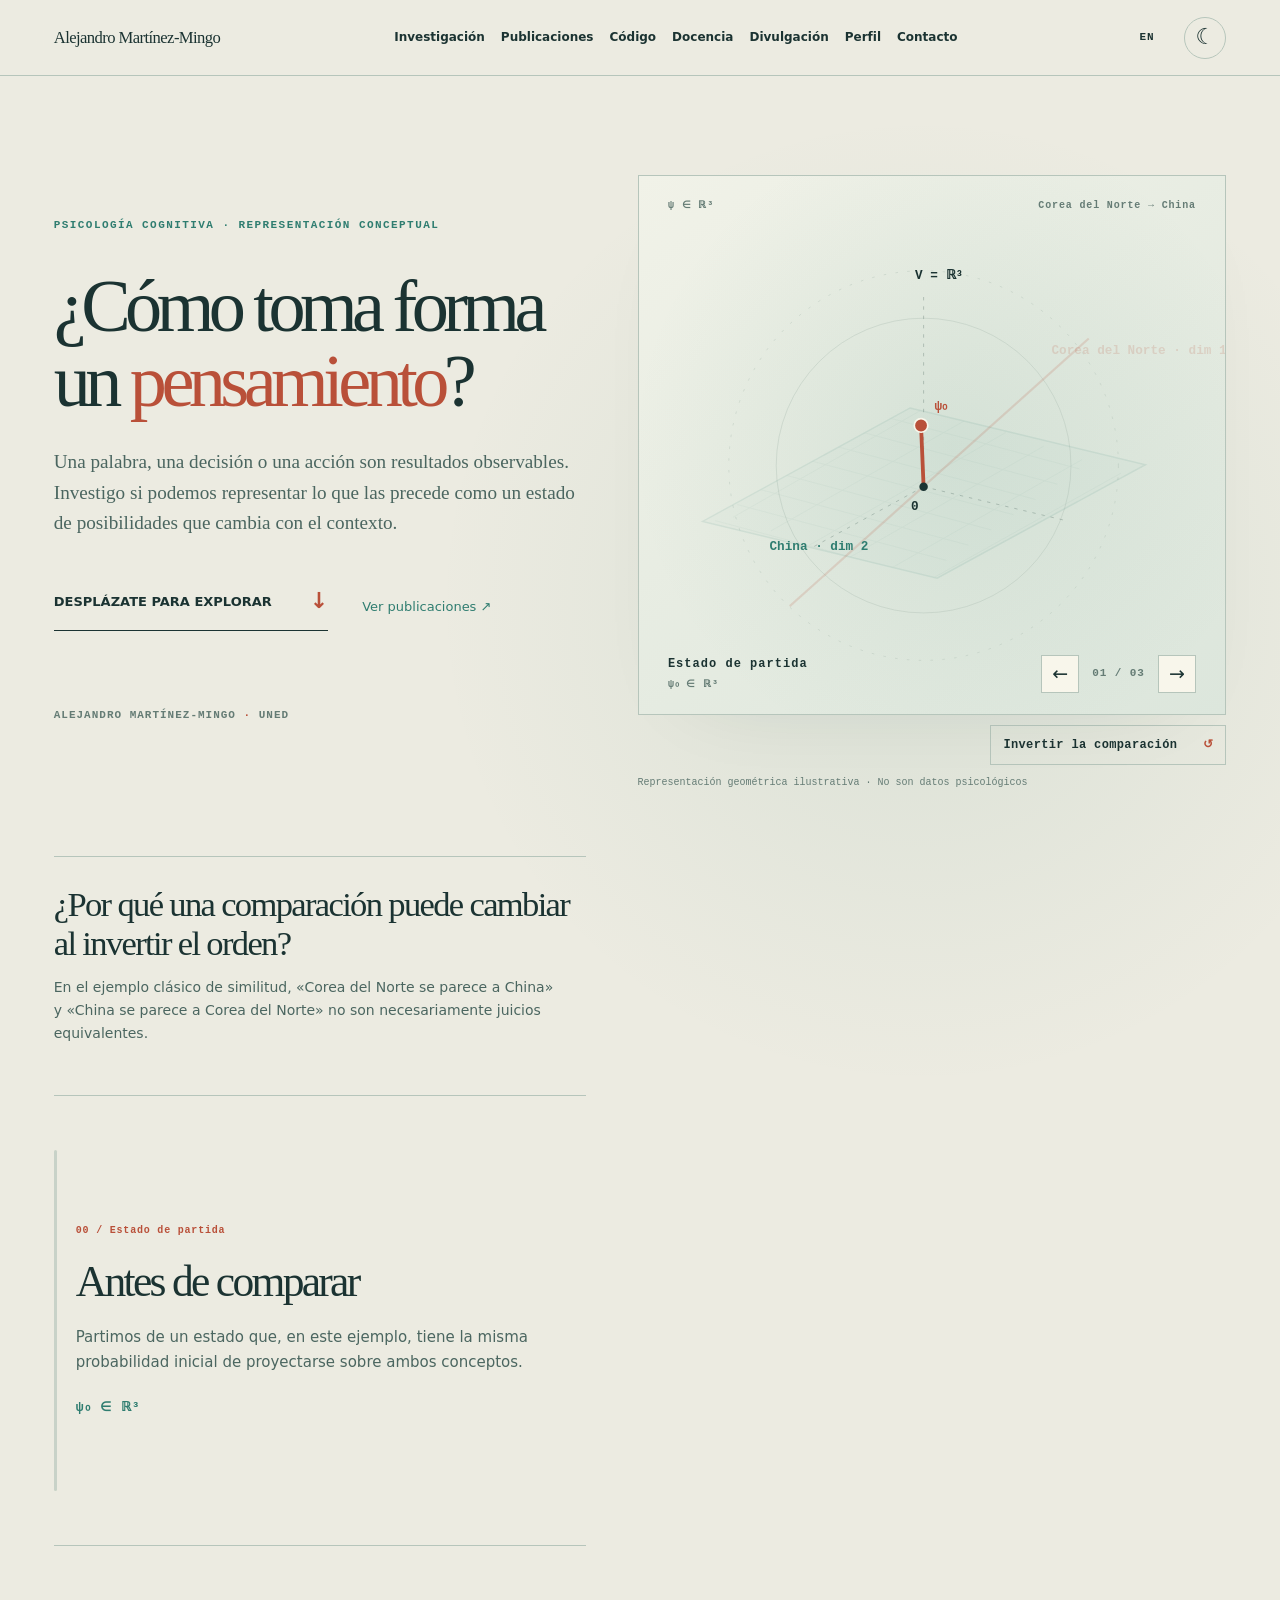
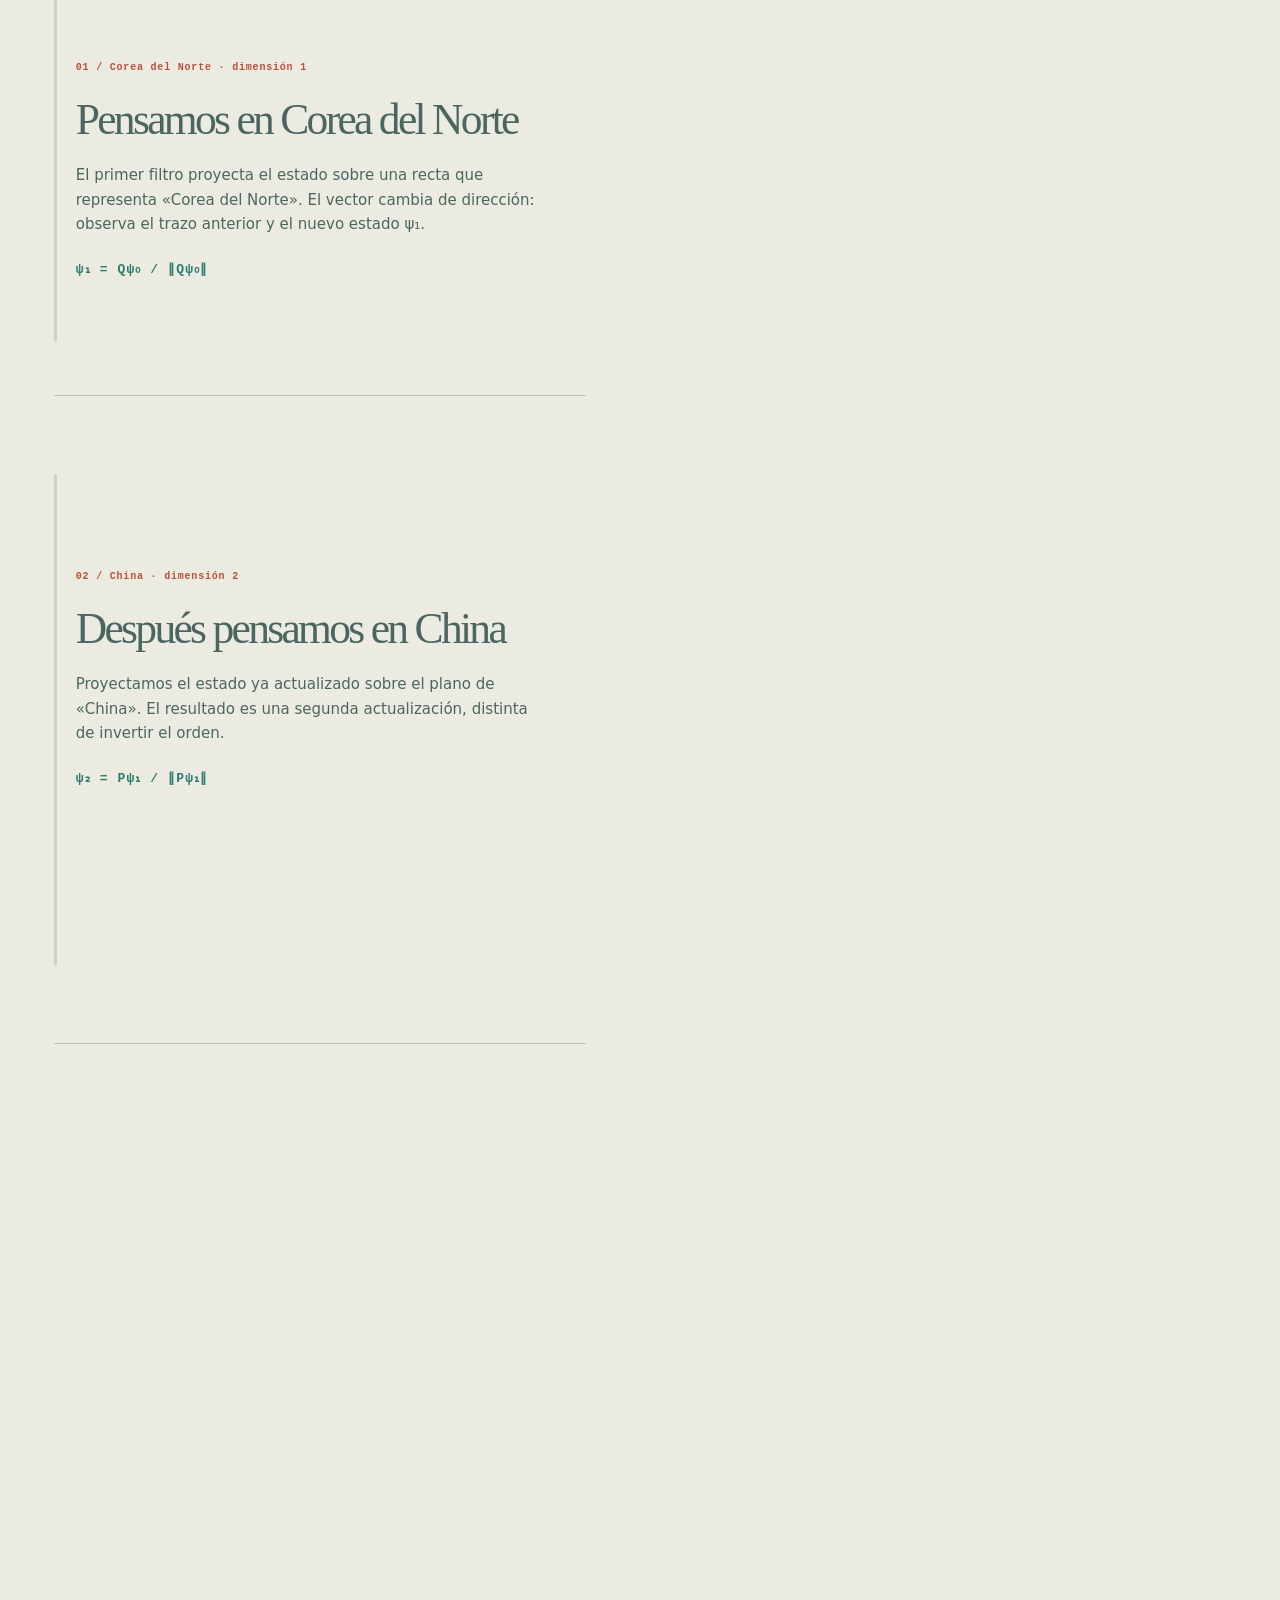
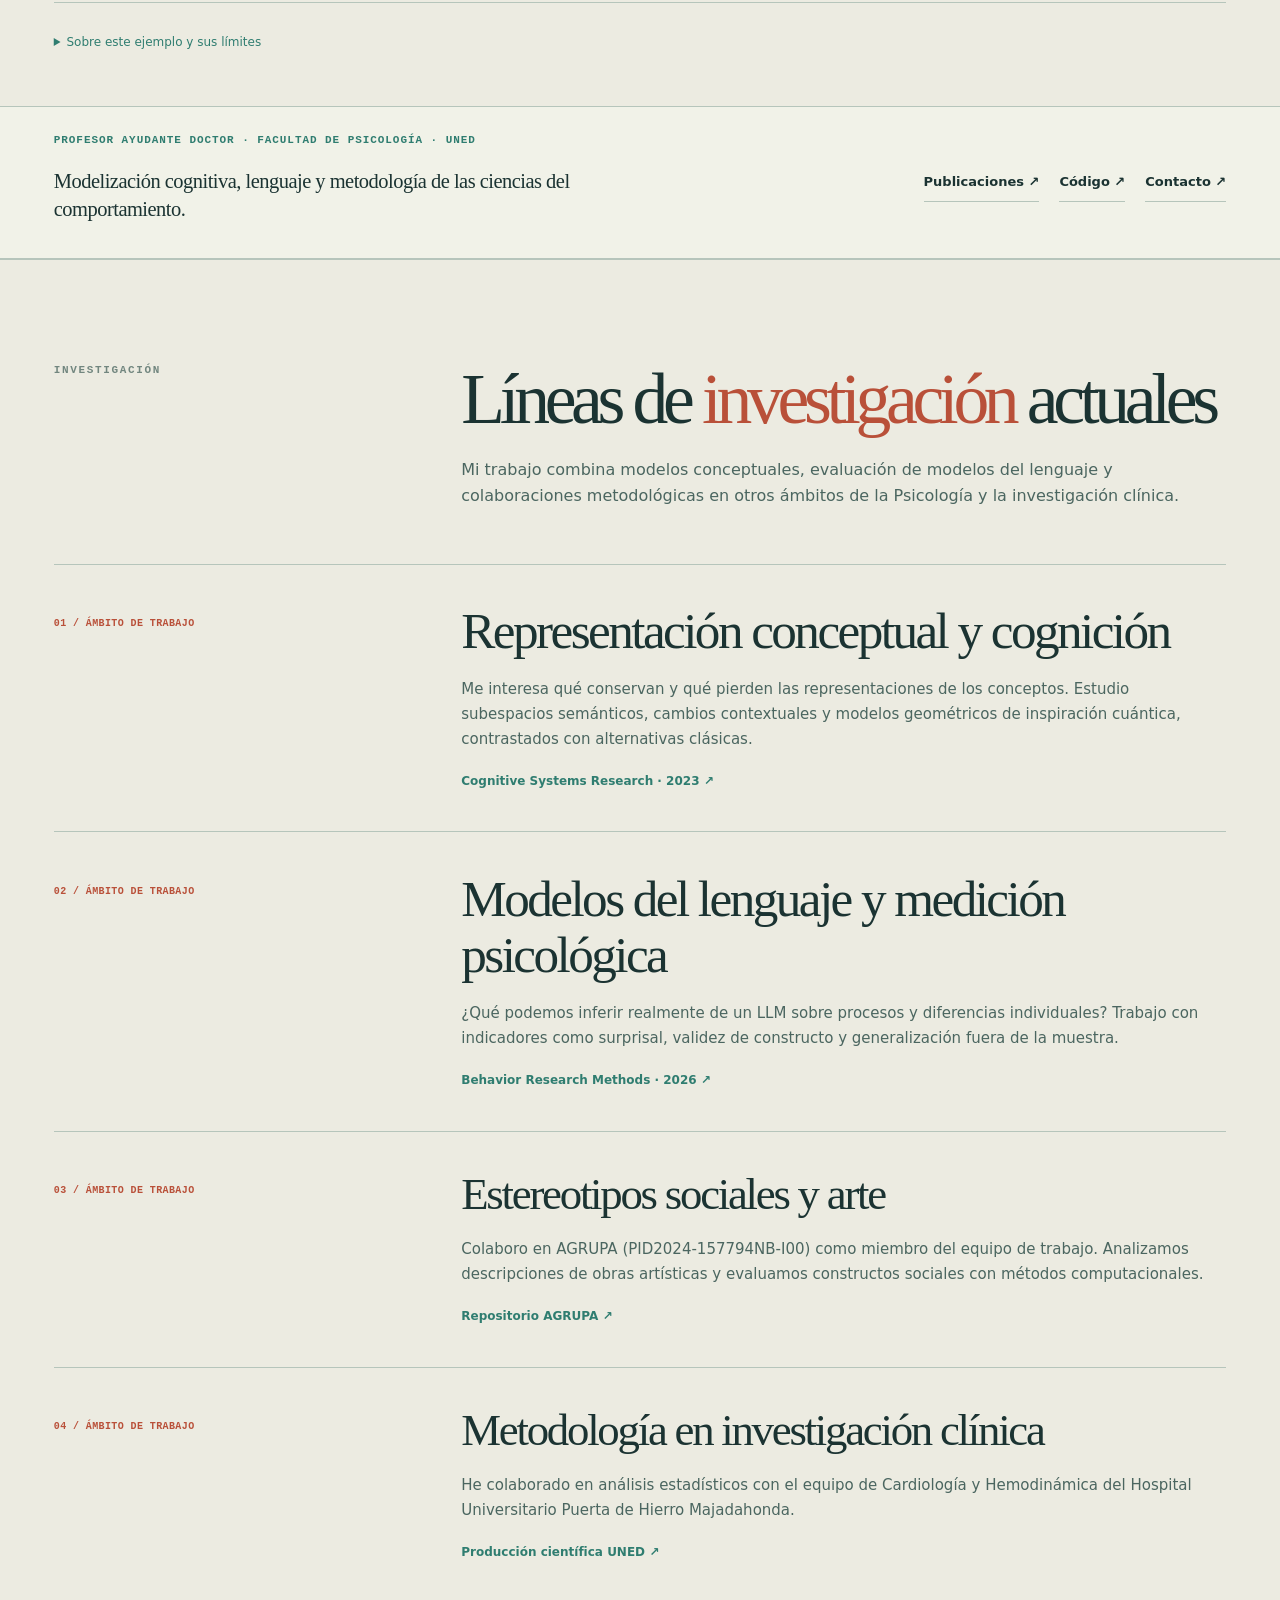
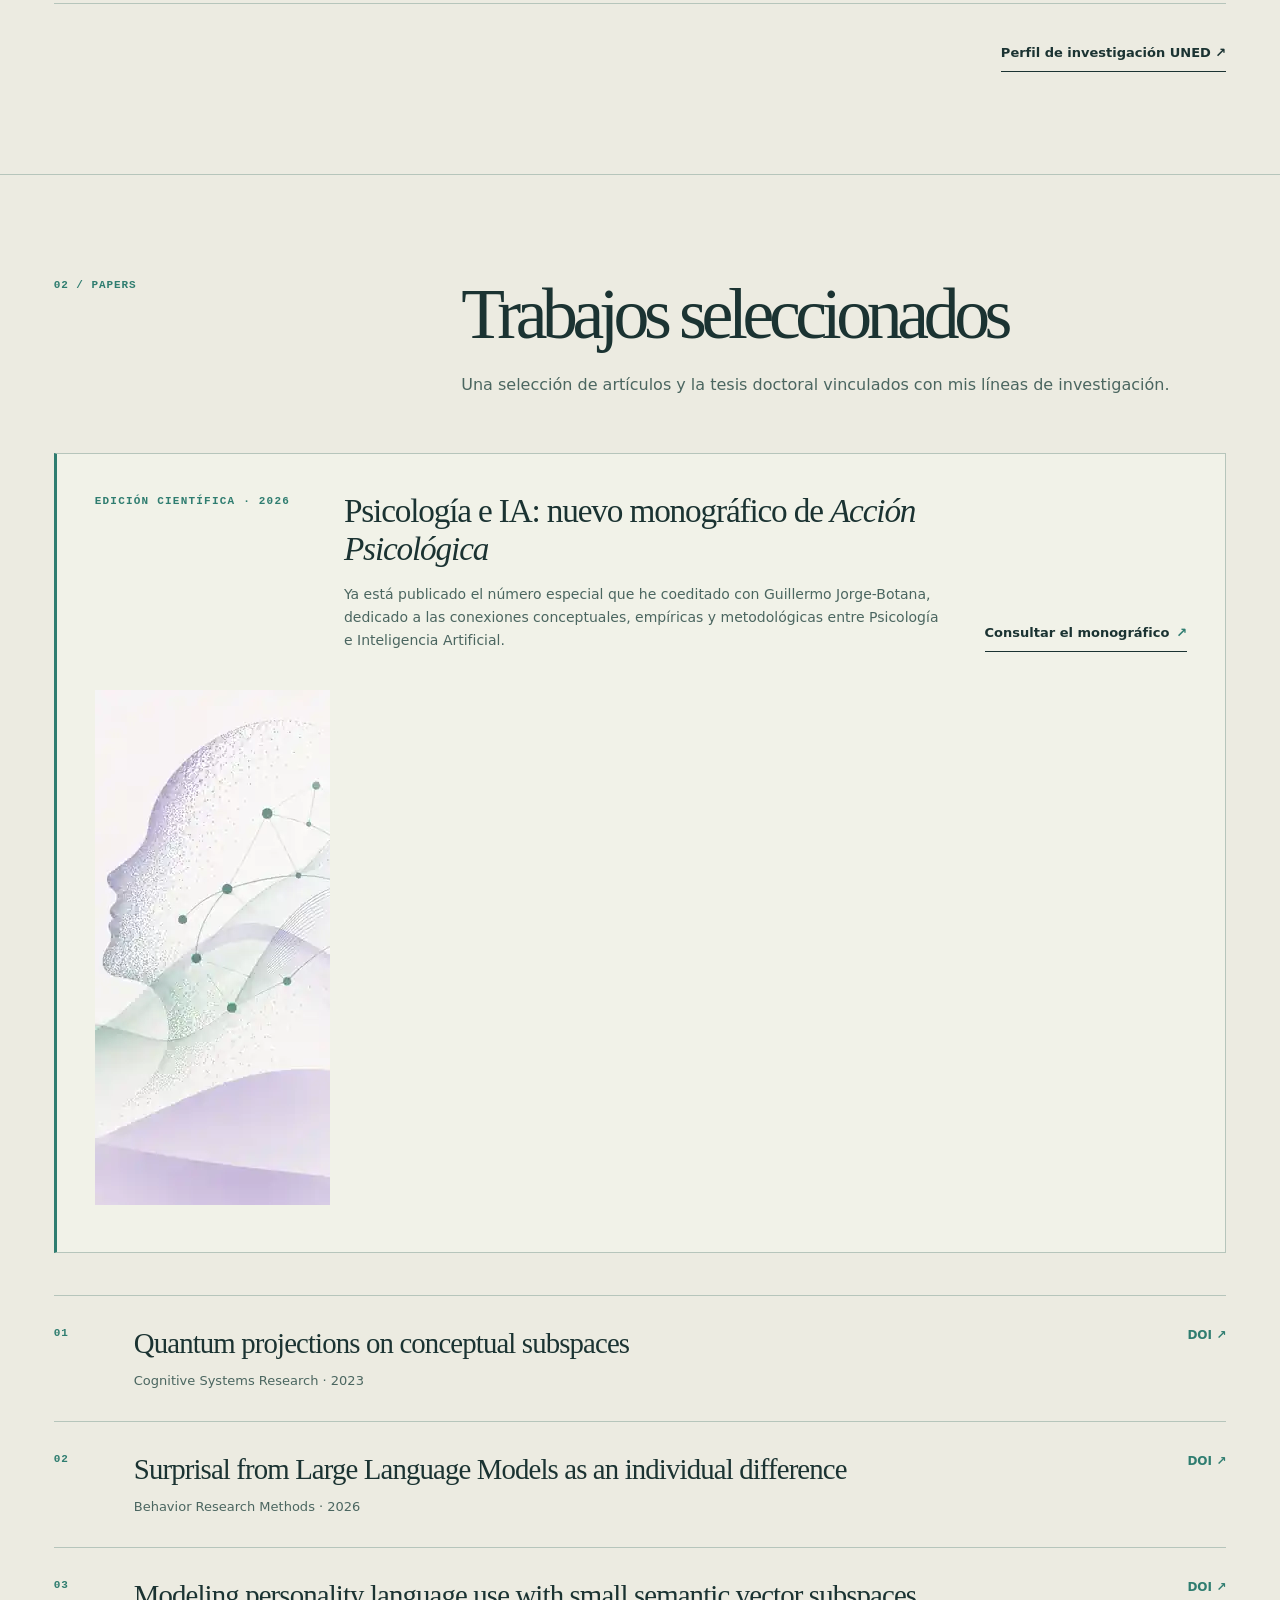
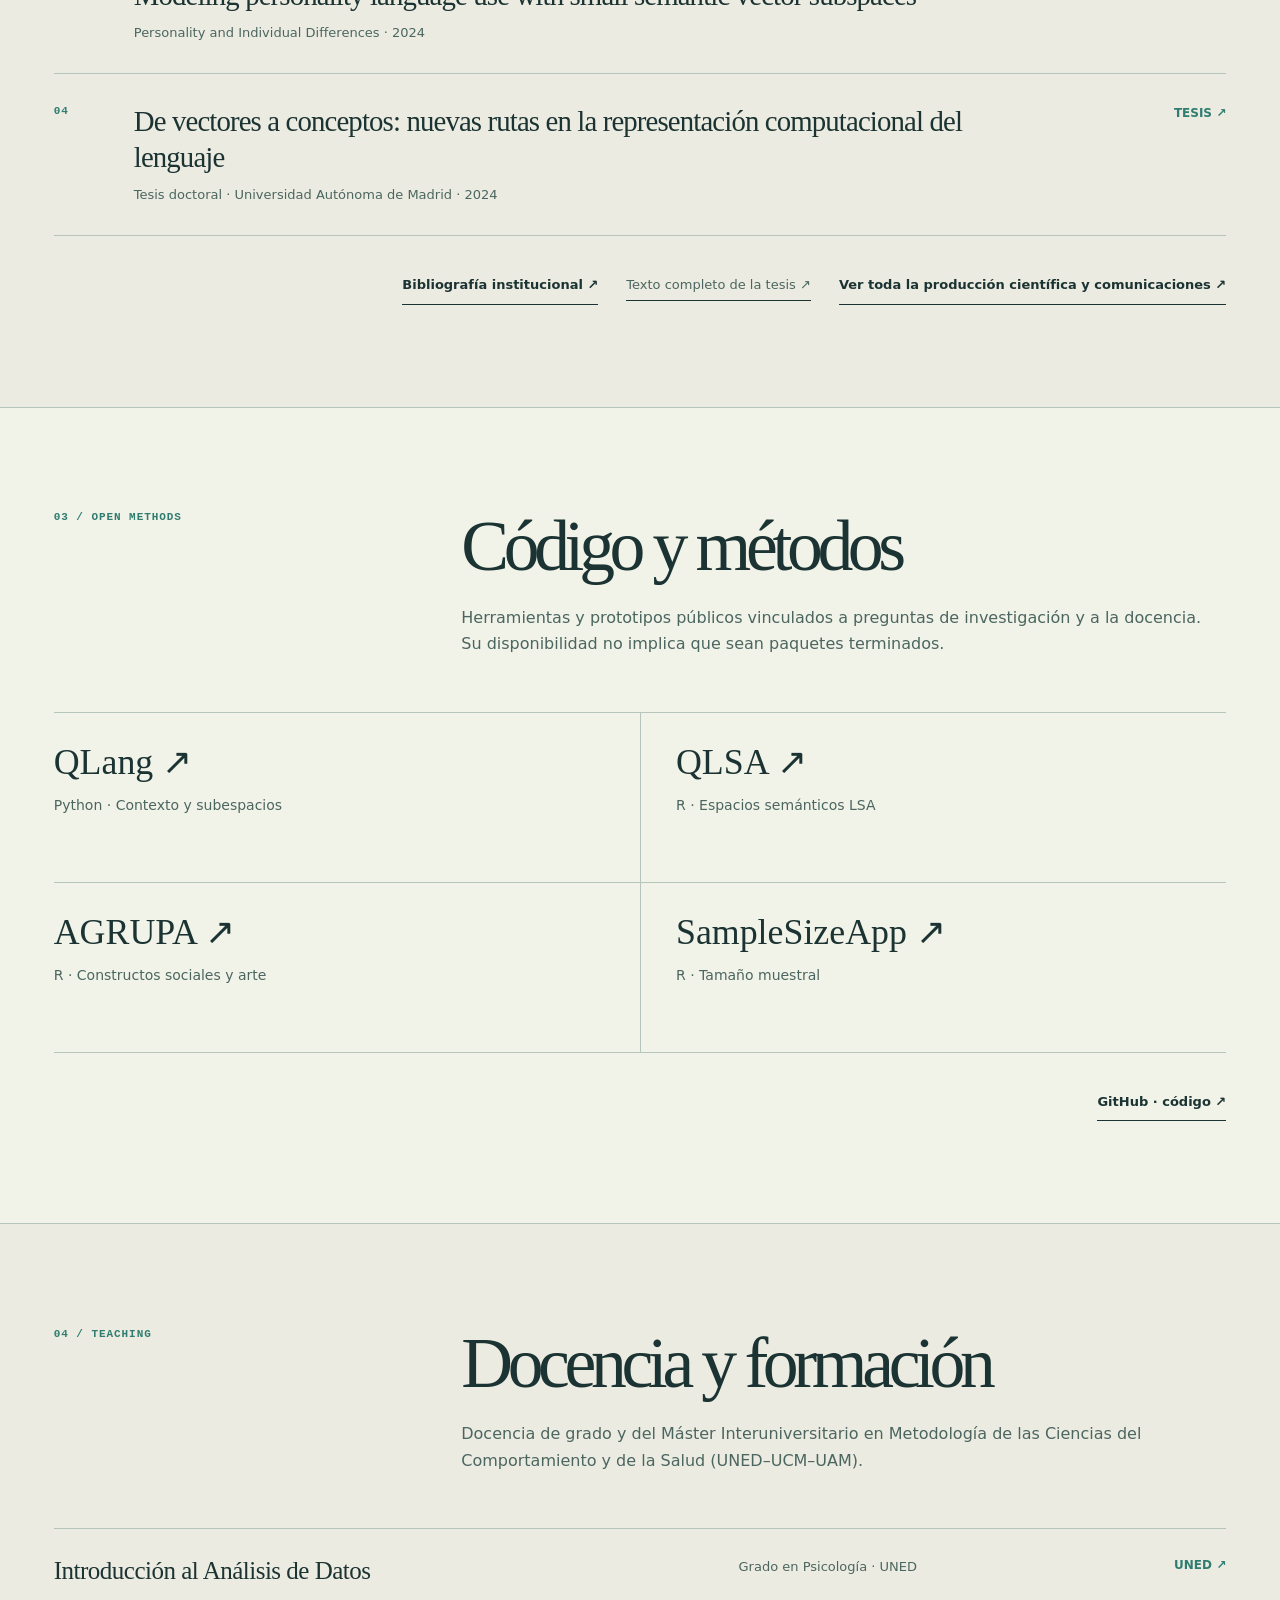
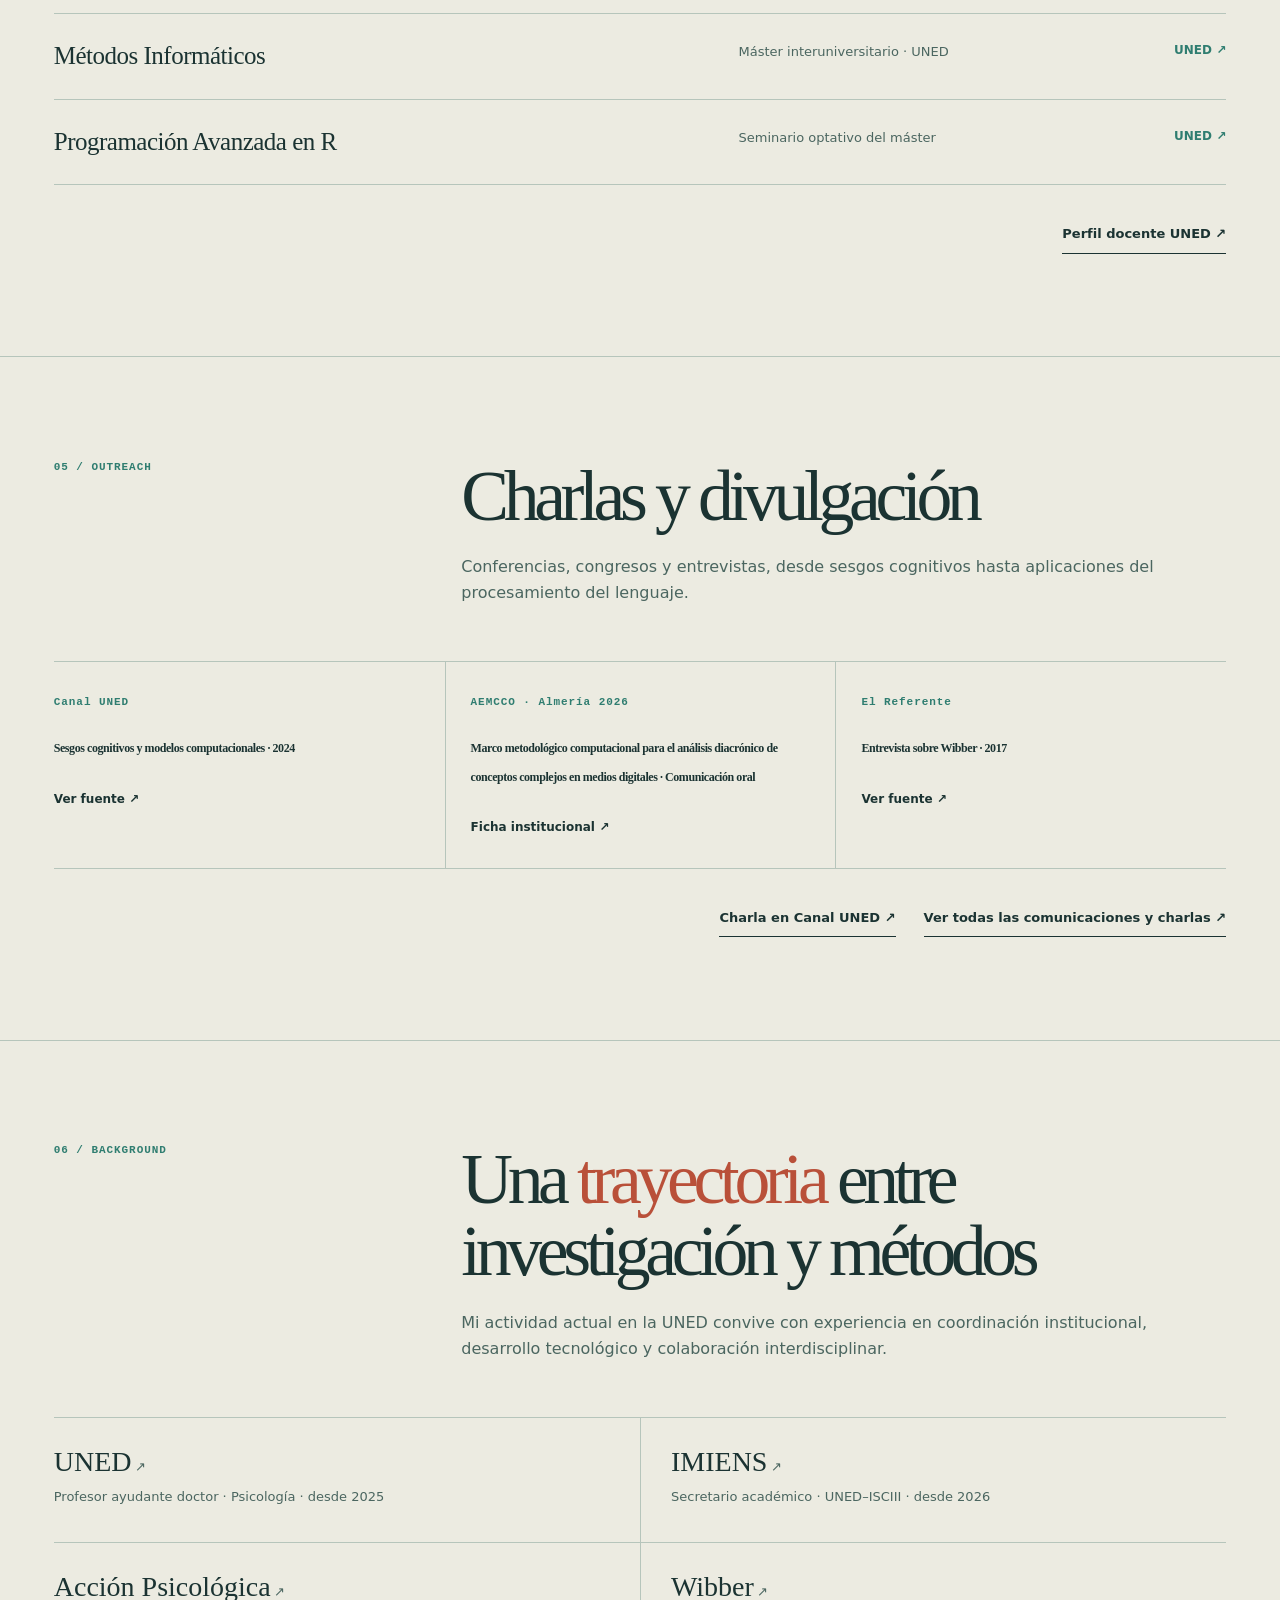
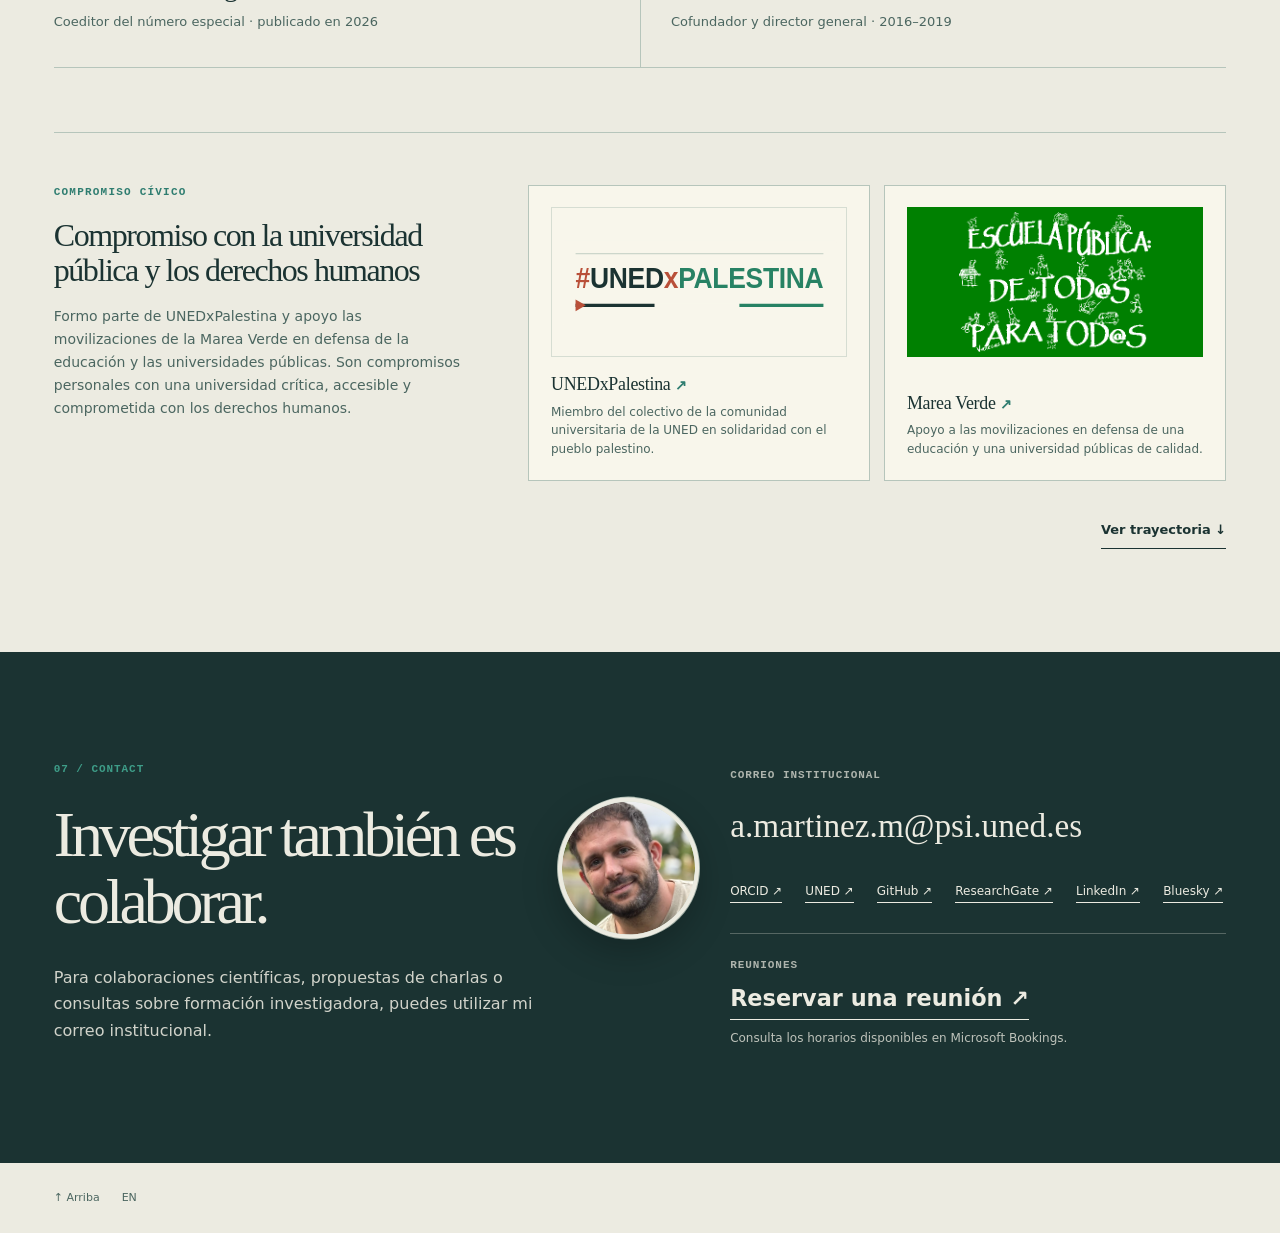
==== commit 3764d715: "Embed compact journal illustration beside the special issue feature (es)" ====
--- a/index.html
+++ b/index.html
@@ -1,7 +1,7 @@
 <!DOCTYPE html>
 
 <html data-theme="light" lang="es"><head>
-<meta charset="utf-8"/><meta content="width=device-width,initial-scale=1" name="viewport"/><meta content="light dark" name="color-scheme"/><meta content="index,follow,max-image-preview:large" name="robots"/><title>Alejandro Martínez-Mingo | Psicología cognitiva, lenguaje e IA | UNED</title><meta content="Investigación en representación conceptual, modelos del lenguaje y metodología psicológica. Publicaciones, código, docencia y divulgación de Alejandro Martínez-Mingo (UNED)." name="description"/><link href="favicon.svg" rel="icon" type="image/svg+xml"/><link href="assets/lab-v5.css?v=11" rel="stylesheet"/><script>try{let a=localStorage.getItem('academic-theme');document.documentElement.dataset.theme=a||((matchMedia('(prefers-color-scheme: dark)').matches)?'dark':'light')}catch(e){}</script><script type="application/ld+json">{"@context":"https://schema.org","@type":"ProfilePage","name":"Alejandro Martínez-Mingo | Psicología cognitiva, lenguaje e IA | UNED","mainEntity":{"@type":"Person","@id":"https://alejandrommingo.github.io/#person","name":"Alejandro Martínez-Mingo","jobTitle":"Profesor Ayudante Doctor","affiliation":{"@type":"CollegeOrUniversity","name":"Universidad Nacional de Educación a Distancia"},"sameAs":["https://orcid.org/0000-0002-5617-1453","https://portalcientifico.uned.es/investigadores/1200696/detalle","https://github.com/alejandrommingo","https://www.researchgate.net/profile/Alejandro-Martinez-Mingo","https://www.linkedin.com/in/alejandro-mart%C3%ADnez-mingo-6bb258b3/","https://bsky.app/profile/amartinezm.bsky.social"],"url":"https://alejandrommingo.github.io/","image":"https://alejandrommingo.github.io/perfil.jpeg"},"@id":"https://alejandrommingo.github.io/#profile","url":"https://alejandrommingo.github.io/","inLanguage":"es"}</script><script>window.LAB_V3={"lang":"es","stages":["Estado de partida","Corea del Norte · dimensión 1","China · dimensión 2"],"forms":["ψ₀ ∈ ℝ³","ψ₁ = Qψ₀ / ‖Qψ₀‖","ψ₂ = Pψ₁ / ‖Pψ₁‖"],"titles":["Antes de comparar","Pensamos en Corea del Norte","Después pensamos en China"],"texts":["Partimos de un estado que, en este ejemplo, tiene la misma probabilidad inicial de proyectarse sobre ambos conceptos.","El primer filtro proyecta el estado sobre una recta que representa «Corea del Norte». El vector cambia de dirección: observa el trazo anterior y el nuevo estado ψ₁.","Proyectamos el estado ya actualizado sobre el plano de «China». El resultado es una segunda actualización, distinta de invertir el orden."],"reverseStages":["Estado de partida","China · dimensión 2","Corea del Norte · dimensión 1"],"reverseForms":["ψ₀ ∈ ℝ³","ψ₁ = Pψ₀ / ‖Pψ₀‖","ψ₂ = Qψ₁ / ‖Qψ₁‖"],"reverseTitles":["Antes de comparar","Pensamos en China","Después pensamos en Corea del Norte"],"reverseTexts":["Partimos del mismo estado inicial. Ahora invertimos los términos de la comparación.","Primero consideramos «China». El estado se actualiza mediante una proyección sobre el plano de dimensión dos.","La segunda proyección selecciona la recta de «Corea del Norte». El estado final y el peso matemático de esta secuencia difieren del orden anterior."],"comparisonQP":"Corea del Norte → China","comparisonPQ":"China → Corea del Norte","buttonQP":"Invertir la comparación","buttonPQ":"Volver al primer orden","end":"Fin de la comparación"};</script><script defer="" src="assets/lab-v5.js?v=10"></script><link rel="canonical" href="https://alejandrommingo.github.io/"/><link rel="alternate" hreflang="es" href="https://alejandrommingo.github.io/"/><link rel="alternate" hreflang="en" href="https://alejandrommingo.github.io/en/"/><link rel="alternate" hreflang="x-default" href="https://alejandrommingo.github.io/"/><meta property="og:type" content="profile"/><meta property="og:site_name" content="Alejandro Martínez-Mingo"/><meta property="og:title" content="Alejandro Martínez-Mingo | Psicología cognitiva, lenguaje e IA | UNED"/><meta property="og:description" content="Investigación en representación conceptual, modelos del lenguaje y metodología psicológica. Publicaciones, código, docencia y divulgación de Alejandro Martínez-Mingo (UNED)."/><meta property="og:url" content="https://alejandrommingo.github.io/"/><meta property="og:locale" content="es_ES"/><meta property="og:image" content="https://alejandrommingo.github.io/assets/social-preview-full-geometry.png"/><meta property="og:image:secure_url" content="https://alejandrommingo.github.io/assets/social-preview-full-geometry.png"/><meta property="og:image:type" content="image/png"/><meta property="og:image:width" content="1200"/><meta property="og:image:height" content="630"/><meta property="og:image:alt" content="Alejandro Martínez-Mingo: geometría y representación conceptual"/><meta name="twitter:card" content="summary_large_image"/><meta name="twitter:title" content="Alejandro Martínez-Mingo | Psicología cognitiva, lenguaje e IA | UNED"/><meta name="twitter:description" content="Investigación en representación conceptual, modelos del lenguaje y metodología psicológica. Publicaciones, código, docencia y divulgación de Alejandro Martínez-Mingo (UNED)."/><meta name="twitter:image" content="https://alejandrommingo.github.io/assets/social-preview-full-geometry.png"/><link href="assets/phase-guide.css?v=4" rel="stylesheet"/></head>
+<meta charset="utf-8"/><meta content="width=device-width,initial-scale=1" name="viewport"/><meta content="light dark" name="color-scheme"/><meta content="index,follow,max-image-preview:large" name="robots"/><title>Alejandro Martínez-Mingo | Psicología cognitiva, lenguaje e IA | UNED</title><meta content="Investigación en representación conceptual, modelos del lenguaje y metodología psicológica. Publicaciones, código, docencia y divulgación de Alejandro Martínez-Mingo (UNED)." name="description"/><link href="favicon.svg" rel="icon" type="image/svg+xml"/><link href="assets/lab-v5.css?v=12" rel="stylesheet"/><script>try{let a=localStorage.getItem('academic-theme');document.documentElement.dataset.theme=a||((matchMedia('(prefers-color-scheme: dark)').matches)?'dark':'light')}catch(e){}</script><script type="application/ld+json">{"@context":"https://schema.org","@type":"ProfilePage","name":"Alejandro Martínez-Mingo | Psicología cognitiva, lenguaje e IA | UNED","mainEntity":{"@type":"Person","@id":"https://alejandrommingo.github.io/#person","name":"Alejandro Martínez-Mingo","jobTitle":"Profesor Ayudante Doctor","affiliation":{"@type":"CollegeOrUniversity","name":"Universidad Nacional de Educación a Distancia"},"sameAs":["https://orcid.org/0000-0002-5617-1453","https://portalcientifico.uned.es/investigadores/1200696/detalle","https://github.com/alejandrommingo","https://www.researchgate.net/profile/Alejandro-Martinez-Mingo","https://www.linkedin.com/in/alejandro-mart%C3%ADnez-mingo-6bb258b3/","https://bsky.app/profile/amartinezm.bsky.social"],"url":"https://alejandrommingo.github.io/","image":"https://alejandrommingo.github.io/perfil.jpeg"},"@id":"https://alejandrommingo.github.io/#profile","url":"https://alejandrommingo.github.io/","inLanguage":"es"}</script><script>window.LAB_V3={"lang":"es","stages":["Estado de partida","Corea del Norte · dimensión 1","China · dimensión 2"],"forms":["ψ₀ ∈ ℝ³","ψ₁ = Qψ₀ / ‖Qψ₀‖","ψ₂ = Pψ₁ / ‖Pψ₁‖"],"titles":["Antes de comparar","Pensamos en Corea del Norte","Después pensamos en China"],"texts":["Partimos de un estado que, en este ejemplo, tiene la misma probabilidad inicial de proyectarse sobre ambos conceptos.","El primer filtro proyecta el estado sobre una recta que representa «Corea del Norte». El vector cambia de dirección: observa el trazo anterior y el nuevo estado ψ₁.","Proyectamos el estado ya actualizado sobre el plano de «China». El resultado es una segunda actualización, distinta de invertir el orden."],"reverseStages":["Estado de partida","China · dimensión 2","Corea del Norte · dimensión 1"],"reverseForms":["ψ₀ ∈ ℝ³","ψ₁ = Pψ₀ / ‖Pψ₀‖","ψ₂ = Qψ₁ / ‖Qψ₁‖"],"reverseTitles":["Antes de comparar","Pensamos en China","Después pensamos en Corea del Norte"],"reverseTexts":["Partimos del mismo estado inicial. Ahora invertimos los términos de la comparación.","Primero consideramos «China». El estado se actualiza mediante una proyección sobre el plano de dimensión dos.","La segunda proyección selecciona la recta de «Corea del Norte». El estado final y el peso matemático de esta secuencia difieren del orden anterior."],"comparisonQP":"Corea del Norte → China","comparisonPQ":"China → Corea del Norte","buttonQP":"Invertir la comparación","buttonPQ":"Volver al primer orden","end":"Fin de la comparación"};</script><script defer="" src="assets/lab-v5.js?v=10"></script><link rel="canonical" href="https://alejandrommingo.github.io/"/><link rel="alternate" hreflang="es" href="https://alejandrommingo.github.io/"/><link rel="alternate" hreflang="en" href="https://alejandrommingo.github.io/en/"/><link rel="alternate" hreflang="x-default" href="https://alejandrommingo.github.io/"/><meta property="og:type" content="profile"/><meta property="og:site_name" content="Alejandro Martínez-Mingo"/><meta property="og:title" content="Alejandro Martínez-Mingo | Psicología cognitiva, lenguaje e IA | UNED"/><meta property="og:description" content="Investigación en representación conceptual, modelos del lenguaje y metodología psicológica. Publicaciones, código, docencia y divulgación de Alejandro Martínez-Mingo (UNED)."/><meta property="og:url" content="https://alejandrommingo.github.io/"/><meta property="og:locale" content="es_ES"/><meta property="og:image" content="https://alejandrommingo.github.io/assets/social-preview-full-geometry.png"/><meta property="og:image:secure_url" content="https://alejandrommingo.github.io/assets/social-preview-full-geometry.png"/><meta property="og:image:type" content="image/png"/><meta property="og:image:width" content="1200"/><meta property="og:image:height" content="630"/><meta property="og:image:alt" content="Alejandro Martínez-Mingo: geometría y representación conceptual"/><meta name="twitter:card" content="summary_large_image"/><meta name="twitter:title" content="Alejandro Martínez-Mingo | Psicología cognitiva, lenguaje e IA | UNED"/><meta name="twitter:description" content="Investigación en representación conceptual, modelos del lenguaje y metodología psicológica. Publicaciones, código, docencia y divulgación de Alejandro Martínez-Mingo (UNED)."/><meta name="twitter:image" content="https://alejandrommingo.github.io/assets/social-preview-full-geometry.png"/><link href="assets/phase-guide.css?v=4" rel="stylesheet"/></head>
 <body><a class="skip-link" href="#research">Ir directamente al contenido</a><div aria-hidden="true" class="reading-progress"></div>
 <header class="site-header"><div class="wide head-content"><a class="brand" href="#top"><span class="brand-name">Alejandro Martínez-Mingo</span></a><nav aria-label="Navegación principal" class="desktop-nav"><a href="#research">Investigación</a><a href="#publications">Publicaciones</a><a href="#code">Código</a><a href="#teaching">Docencia</a><a href="#outreach">Divulgación</a><a href="#about">Perfil</a><a href="#contact">Contacto</a></nav><details class="mobile-nav"><summary aria-label="Abrir menú"><span aria-hidden="true">☰</span></summary><nav><a href="#research">Investigación</a><a href="#publications">Publicaciones</a><a href="#code">Código</a><a href="#teaching">Docencia</a><a href="#outreach">Divulgación</a><a href="#about">Perfil</a><a href="#contact">Contacto</a></nav></details><a class="lang-toggle mono" href="en/" hreflang="en">EN</a><button aria-label="Cambiar apariencia" class="theme-toggle" id="theme-switch" title="Cambiar apariencia" type="button">◐</button></div></header>
 <main id="top">
@@ -26,7 +26,7 @@
 <details class="references-note"><summary>Sobre este ejemplo y sus límites</summary><p>Este ejemplo retoma la asimetría de similitud estudiada por Tversky (1977) y el modelo de proyecciones de Pothos, Busemeyer y Trueblood (2013). Una recta representa Corea del Norte y un plano representa China. La geometría y los valores son ilustrativos, no ajustes a datos individuales. Cada proyección selecciona un resultado y actualiza el estado.</p><a href="https://doi.org/10.1037/0033-295X.84.4.327" rel="noopener noreferrer" target="_blank">Tversky (1977) ↗</a><a href="https://doi.org/10.1037/a0033142" rel="noopener noreferrer" target="_blank">Pothos, Busemeyer &amp; Trueblood (2013) ↗</a></details></div></section>
 <div class="identity-band"><div class="wide"><div class="mono identity-kicker">PROFESOR AYUDANTE DOCTOR · FACULTAD DE PSICOLOGÍA · UNED</div><div class="identity-grid"><p>Modelización cognitiva, lenguaje y metodología de las ciencias del comportamiento.</p><div class="jump-links"><a href="#publications">Publicaciones ↗</a><a href="#code">Código ↗</a><a href="#contact">Contacto ↗</a></div></div></div></div>
 <section class="body-section research-section wide" id="research"><div class="sect-head"><span class="mono sect-n">INVESTIGACIÓN</span><h2>Líneas de <span class="accent-word">investigación</span> actuales</h2><p class="sect-intro">Mi trabajo combina modelos conceptuales, evaluación de modelos del lenguaje y colaboraciones metodológicas en otros ámbitos de la Psicología y la investigación clínica.</p></div><div class="research-list"><article class="research-entry" data-area="0"><div class="research-meta mono">01 / ÁMBITO DE TRABAJO</div><div><h3>Representación conceptual y cognición</h3><p>Me interesa qué conservan y qué pierden las representaciones de los conceptos. Estudio subespacios semánticos, cambios contextuales y modelos geométricos de inspiración cuántica, contrastados con alternativas clásicas.</p><a class="inline-source" href="https://doi.org/10.1016/j.cogsys.2023.101154" rel="noopener noreferrer" target="_blank">Cognitive Systems Research · 2023<span aria-hidden="true"> ↗</span></a></div></article><article class="research-entry" data-area="1"><div class="research-meta mono">02 / ÁMBITO DE TRABAJO</div><div><h3>Modelos del lenguaje y medición psicológica</h3><p>¿Qué podemos inferir realmente de un LLM sobre procesos y diferencias individuales? Trabajo con indicadores como surprisal, validez de constructo y generalización fuera de la muestra.</p><a class="inline-source" href="https://doi.org/10.3758/s13428-026-03117-7" rel="noopener noreferrer" target="_blank">Behavior Research Methods · 2026<span aria-hidden="true"> ↗</span></a></div></article><article class="research-entry" data-area="2"><div class="research-meta mono">03 / ÁMBITO DE TRABAJO</div><div><h3>Estereotipos sociales y arte</h3><p>Colaboro en AGRUPA (PID2024-157794NB-I00) como miembro del equipo de trabajo. Analizamos descripciones de obras artísticas y evaluamos constructos sociales con métodos computacionales.</p><a class="inline-source" href="https://github.com/alejandrommingo/AGRUPA" rel="noopener noreferrer" target="_blank">Repositorio AGRUPA<span aria-hidden="true"> ↗</span></a></div></article><article class="research-entry" data-area="3"><div class="research-meta mono">04 / ÁMBITO DE TRABAJO</div><div><h3>Metodología en investigación clínica</h3><p>He colaborado en análisis estadísticos con el equipo de Cardiología y Hemodinámica del Hospital Universitario Puerta de Hierro Majadahonda.</p><a class="inline-source" href="https://portalcientifico.uned.es/investigadores/1200696/publicaciones" rel="noopener noreferrer" target="_blank">Producción científica UNED<span aria-hidden="true"> ↗</span></a></div></article></div><div class="section-tail"><a class="" href="https://portalcientifico.uned.es/investigadores/1200696/detalle" rel="noopener noreferrer" target="_blank">Perfil de investigación UNED ↗</a></div></section>
-<section class="body-section wide publications-section" id="publications"><div class="sect-head"><span class="mono sect-n">02 / PAPERS</span><h2>Trabajos seleccionados</h2><p class="sect-intro">Una selección de artículos y la tesis doctoral vinculados con mis líneas de investigación.</p></div><aside class="editorial-feature" aria-labelledby="editorial-feature-title"><span class="mono editorial-feature-label">EDICIÓN CIENTÍFICA · 2026</span><div class="editorial-feature-content"><div><h3 id="editorial-feature-title">Psicología e IA: nuevo monográfico de <em>Acción Psicológica</em></h3><p>Ya está publicado el número especial que he coeditado con Guillermo Jorge-Botana, dedicado a las conexiones conceptuales, empíricas y metodológicas entre Psicología e Inteligencia Artificial.</p></div><a href="https://revistas.uned.es/index.php/accionpsicologica/issue/view/2121" target="_blank" rel="noopener noreferrer" class="editorial-feature-link">Consultar el monográfico <span aria-hidden="true">↗</span></a></div></aside><ol class="pub-list"><li class="pub-entry"><span class="mono pub-no">01</span><div><h3><a href="https://doi.org/10.1016/j.cogsys.2023.101154" target="_blank" rel="noopener noreferrer">Quantum projections on conceptual subspaces</a></h3><p>Cognitive Systems Research · 2023</p></div><a class="pub-doi" href="https://doi.org/10.1016/j.cogsys.2023.101154" rel="noopener noreferrer" target="_blank">DOI<span aria-hidden="true"> ↗</span></a></li><li class="pub-entry"><span class="mono pub-no">02</span><div><h3><a href="https://doi.org/10.3758/s13428-026-03117-7" target="_blank" rel="noopener noreferrer">Surprisal from Large Language Models as an individual difference</a></h3><p>Behavior Research Methods · 2026</p></div><a class="pub-doi" href="https://doi.org/10.3758/s13428-026-03117-7" rel="noopener noreferrer" target="_blank">DOI<span aria-hidden="true"> ↗</span></a></li><li class="pub-entry"><span class="mono pub-no">03</span><div><h3><a href="https://doi.org/10.1016/j.paid.2023.112514" target="_blank" rel="noopener noreferrer">Modeling personality language use with small semantic vector subspaces</a></h3><p>Personality and Individual Differences · 2024</p></div><a class="pub-doi" href="https://doi.org/10.1016/j.paid.2023.112514" rel="noopener noreferrer" target="_blank">DOI<span aria-hidden="true"> ↗</span></a></li><li class="pub-entry"><span class="mono pub-no">04</span><div><h3><a href="https://dialnet.unirioja.es/servlet/tesis?codigo=329016" target="_blank" rel="noopener noreferrer">De vectores a conceptos: nuevas rutas en la representación computacional del lenguaje</a></h3><p>Tesis doctoral · Universidad Autónoma de Madrid · 2024</p></div><a class="pub-doi" href="https://dialnet.unirioja.es/servlet/tesis?codigo=329016" rel="noopener noreferrer" target="_blank">TESIS<span aria-hidden="true"> ↗</span></a></li></ol><div class="section-tail"><a class="" href="https://portalcientifico.uned.es/investigadores/1200696/publicaciones" rel="noopener noreferrer" target="_blank">Bibliografía institucional ↗</a> <span class="thesis-link"><a href="https://repositorio.uam.es/bitstreams/eda53f6e-414b-4671-93dd-dcb6bda9d15c/download" rel="noopener noreferrer" target="_blank">Texto completo de la tesis <span aria-hidden="true">↗</span></a></span> <a class="research-index-link" href="publicaciones/">Ver toda la producción científica y comunicaciones ↗</a></div></section>
+<section class="body-section wide publications-section" id="publications"><div class="sect-head"><span class="mono sect-n">02 / PAPERS</span><h2>Trabajos seleccionados</h2><p class="sect-intro">Una selección de artículos y la tesis doctoral vinculados con mis líneas de investigación.</p></div><aside class="editorial-feature" aria-labelledby="editorial-feature-title"><span class="mono editorial-feature-label">EDICIÓN CIENTÍFICA · 2026</span><div class="editorial-feature-content"><div><h3 id="editorial-feature-title">Psicología e IA: nuevo monográfico de <em>Acción Psicológica</em></h3><p>Ya está publicado el número especial que he coeditado con Guillermo Jorge-Botana, dedicado a las conexiones conceptuales, empíricas y metodológicas entre Psicología e Inteligencia Artificial.</p></div><a href="https://revistas.uned.es/index.php/accionpsicologica/issue/view/2121" target="_blank" rel="noopener noreferrer" class="editorial-feature-link">Consultar el monográfico <span aria-hidden="true">↗</span></a></div><a class="editorial-feature-art" href="https://revistas.uned.es/index.php/accionpsicologica/issue/view/2121" target="_blank" rel="noopener noreferrer" aria-label="Ver el monográfico de Acción Psicológica"><img src="assets/accion-psicologica-editorial-art.webp" width="235" height="515" loading="lazy" decoding="async" alt="Ilustración editorial en verde UNED y morado Acción Psicológica: perfil formado por puntos, conexiones y ondas abstractas"/></a></aside><ol class="pub-list"><li class="pub-entry"><span class="mono pub-no">01</span><div><h3><a href="https://doi.org/10.1016/j.cogsys.2023.101154" target="_blank" rel="noopener noreferrer">Quantum projections on conceptual subspaces</a></h3><p>Cognitive Systems Research · 2023</p></div><a class="pub-doi" href="https://doi.org/10.1016/j.cogsys.2023.101154" rel="noopener noreferrer" target="_blank">DOI<span aria-hidden="true"> ↗</span></a></li><li class="pub-entry"><span class="mono pub-no">02</span><div><h3><a href="https://doi.org/10.3758/s13428-026-03117-7" target="_blank" rel="noopener noreferrer">Surprisal from Large Language Models as an individual difference</a></h3><p>Behavior Research Methods · 2026</p></div><a class="pub-doi" href="https://doi.org/10.3758/s13428-026-03117-7" rel="noopener noreferrer" target="_blank">DOI<span aria-hidden="true"> ↗</span></a></li><li class="pub-entry"><span class="mono pub-no">03</span><div><h3><a href="https://doi.org/10.1016/j.paid.2023.112514" target="_blank" rel="noopener noreferrer">Modeling personality language use with small semantic vector subspaces</a></h3><p>Personality and Individual Differences · 2024</p></div><a class="pub-doi" href="https://doi.org/10.1016/j.paid.2023.112514" rel="noopener noreferrer" target="_blank">DOI<span aria-hidden="true"> ↗</span></a></li><li class="pub-entry"><span class="mono pub-no">04</span><div><h3><a href="https://dialnet.unirioja.es/servlet/tesis?codigo=329016" target="_blank" rel="noopener noreferrer">De vectores a conceptos: nuevas rutas en la representación computacional del lenguaje</a></h3><p>Tesis doctoral · Universidad Autónoma de Madrid · 2024</p></div><a class="pub-doi" href="https://dialnet.unirioja.es/servlet/tesis?codigo=329016" rel="noopener noreferrer" target="_blank">TESIS<span aria-hidden="true"> ↗</span></a></li></ol><div class="section-tail"><a class="" href="https://portalcientifico.uned.es/investigadores/1200696/publicaciones" rel="noopener noreferrer" target="_blank">Bibliografía institucional ↗</a> <span class="thesis-link"><a href="https://repositorio.uam.es/bitstreams/eda53f6e-414b-4671-93dd-dcb6bda9d15c/download" rel="noopener noreferrer" target="_blank">Texto completo de la tesis <span aria-hidden="true">↗</span></a></span> <a class="research-index-link" href="publicaciones/">Ver toda la producción científica y comunicaciones ↗</a></div></section>
 <section class="body-section wide code-section" id="code"><div class="sect-head"><span class="mono sect-n">03 / OPEN METHODS</span><h2>Código y métodos</h2><p class="sect-intro">Herramientas y prototipos públicos vinculados a preguntas de investigación y a la docencia. Su disponibilidad no implica que sean paquetes terminados.</p></div><div class="tool-grid"><article class="tool-entry"><span class="tool-name"><a class="" href="https://github.com/alejandrommingo/QLang" rel="noopener noreferrer" target="_blank">QLang<span aria-hidden="true"> ↗</span></a></span><span class="tool-desc">Python · Contexto y subespacios</span></article><article class="tool-entry"><span class="tool-name"><a class="" href="https://github.com/alejandrommingo/QLSA" rel="noopener noreferrer" target="_blank">QLSA<span aria-hidden="true"> ↗</span></a></span><span class="tool-desc">R · Espacios semánticos LSA</span></article><article class="tool-entry"><span class="tool-name"><a class="" href="https://github.com/alejandrommingo/AGRUPA" rel="noopener noreferrer" target="_blank">AGRUPA<span aria-hidden="true"> ↗</span></a></span><span class="tool-desc">R · Constructos sociales y arte</span></article><article class="tool-entry"><span class="tool-name"><a class="" href="https://github.com/alejandrommingo/SampleSizeApp" rel="noopener noreferrer" target="_blank">SampleSizeApp<span aria-hidden="true"> ↗</span></a></span><span class="tool-desc">R · Tamaño muestral</span></article></div><div class="section-tail"><a class="" href="https://github.com/alejandrommingo" rel="noopener noreferrer" target="_blank">GitHub · código ↗</a></div></section>
 <section class="body-section wide" id="teaching"><div class="sect-head"><span class="mono sect-n">04 / TEACHING</span><h2>Docencia y formación</h2><p class="sect-intro">Docencia de grado y del Máster Interuniversitario en Metodología de las Ciencias del Comportamiento y de la Salud (UNED–UCM–UAM).</p></div><ul class="teaching-list"><li class="list-entry"><span>Introducción al Análisis de Datos</span><small>Grado en Psicología · UNED</small><a class="" href="https://www.uned.es/universidad/inicio/estudios/grados/grado-en-psicologia/asignaturas.html?codAsignatura=62011037&amp;codTitulacion=6201&amp;idContenido=1" rel="noopener noreferrer" target="_blank">UNED<span aria-hidden="true"> ↗</span></a></li><li class="list-entry"><span>Métodos Informáticos</span><small>Máster interuniversitario · UNED</small><a class="" href="https://www.uned.es/universidad/inicio/estudios/masteres/master-interuniversitario-en-metodologia-de-las-ciencias-del-comportamiento-y-de-la-salud-uned-ucm-y-uam/asignaturas.html?codAsignatura=22201096&amp;codTitulacion=220101&amp;idContenido=1" rel="noopener noreferrer" target="_blank">UNED<span aria-hidden="true"> ↗</span></a></li><li class="list-entry"><span>Programación Avanzada en R</span><small>Seminario optativo del máster</small><a class="" href="https://www.uned.es/universidad/inicio/estudios/masteres/master-interuniversitario-en-metodologia-de-las-ciencias-del-comportamiento-y-de-la-salud-uned-ucm-y-uam/asignaturas.html?codAsignatura=22011085&amp;codTitulacion=220101&amp;idContenido=1" rel="noopener noreferrer" target="_blank">UNED<span aria-hidden="true"> ↗</span></a></li></ul><div class="section-tail"><a class="" href="https://www.uned.es/universidad/docentes/psicologia/alejandro-martinez-mingo.html" rel="noopener noreferrer" target="_blank">Perfil docente UNED ↗</a></div></section>
 <section class="body-section wide" id="outreach"><div class="sect-head"><span class="mono sect-n">05 / OUTREACH</span><h2>Charlas y divulgación</h2><p class="sect-intro">Conferencias, congresos y entrevistas, desde sesgos cognitivos hasta aplicaciones del procesamiento del lenguaje.</p></div><div class="outreach-list"><article class="out-item"><span class="mono">Canal UNED</span><p><a href="https://canal.uned.es/video/672c6c0b83ed451c5a075e76" target="_blank" rel="noopener noreferrer">Sesgos cognitivos y modelos computacionales · 2024</a></p><a class="" href="https://canal.uned.es/video/672c6c0b83ed451c5a075e76" rel="noopener noreferrer" target="_blank">Ver fuente<span aria-hidden="true"> ↗</span></a></article><article class="out-item"><span class="mono">AEMCCO · Almería 2026</span><p><a href="https://www.uned.es/universidad/docentes/psicologia/alejandro-martinez-mingo.html" target="_blank" rel="noopener noreferrer">Marco metodológico computacional para el análisis diacrónico de conceptos complejos en medios digitales · Comunicación oral</a></p><a href="https://www.uned.es/universidad/docentes/psicologia/alejandro-martinez-mingo.html" rel="noopener noreferrer" target="_blank">Ficha institucional<span aria-hidden="true"> ↗</span></a></article><article class="out-item"><span class="mono">El Referente</span><p><a href="https://elreferente.es/entrevistas/para-construir-una-sociedad-mas-amable-las-empresas-deberian-seguir-la-filosofia-people-first/" target="_blank" rel="noopener noreferrer">Entrevista sobre Wibber · 2017</a></p><a class="" href="https://elreferente.es/entrevistas/para-construir-una-sociedad-mas-amable-las-empresas-deberian-seguir-la-filosofia-people-first/" rel="noopener noreferrer" target="_blank">Ver fuente<span aria-hidden="true"> ↗</span></a></article></div><div class="section-tail"><a class="" href="https://canal.uned.es/video/672c6c0b83ed451c5a075e76" rel="noopener noreferrer" target="_blank">Charla en Canal UNED ↗</a> <a class="research-index-link" href="publicaciones/#presentations">Ver todas las comunicaciones y charlas ↗</a></div></section>
--- a/assets/lab-v5.css
+++ b/assets/lab-v5.css
@@ -170,3 +170,47 @@
  .civic-logo img{max-height:82px}
  .civic-logo--marea img{max-height:91px}
 }
+
+
+/* Editorial contribution is set apart from authored publications. */
+.editorial-feature{
+  display:grid;grid-template-columns:minmax(145px,.25fr) minmax(0,1fr);
+  gap:clamp(18px,3vw,46px);margin:32px 0 42px;
+  padding:clamp(22px,3vw,38px);
+  border:1px solid var(--rule);border-left:3px solid var(--teal);
+  background:var(--panel2);
+}
+.editorial-feature-label{
+  color:var(--teal);font-size:11px;letter-spacing:.11em;
+  line-height:1.65;
+}
+.editorial-feature-content{
+  display:flex;align-items:flex-end;justify-content:space-between;
+  gap:clamp(18px,3vw,55px);
+}
+.editorial-feature-content h3{
+  font:400 clamp(1.55rem,2.6vw,2.7rem)/1.16 Georgia,serif;
+  letter-spacing:-.035em;margin:0 0 14px;max-width:670px;
+}
+.editorial-feature-content h3 em{font-style:italic}
+.editorial-feature-content p{
+  font-size:14px;line-height:1.65;color:var(--muted);
+  max-width:660px;margin:0;
+}
+.editorial-feature-link{
+  flex:0 0 auto;display:inline-flex;align-items:center;
+  gap:7px;padding-bottom:8px;border-bottom:1px solid var(--ink);
+  font-size:13px;font-weight:700;color:var(--ink);
+}
+.editorial-feature-link span{color:var(--teal)}
+.editorial-feature-link:hover,.editorial-feature-link:focus-visible{
+  color:var(--accent);border-color:var(--accent);
+}
+@media(max-width:970px){
+  .editorial-feature{grid-template-columns:1fr}
+}
+@media(max-width:680px){
+  .editorial-feature{padding:22px 18px;margin:25px 0 35px}
+  .editorial-feature-content{flex-direction:column;align-items:flex-start}
+  .editorial-feature-content h3{font-size:clamp(1.55rem,6vw,2.15rem)}
+}
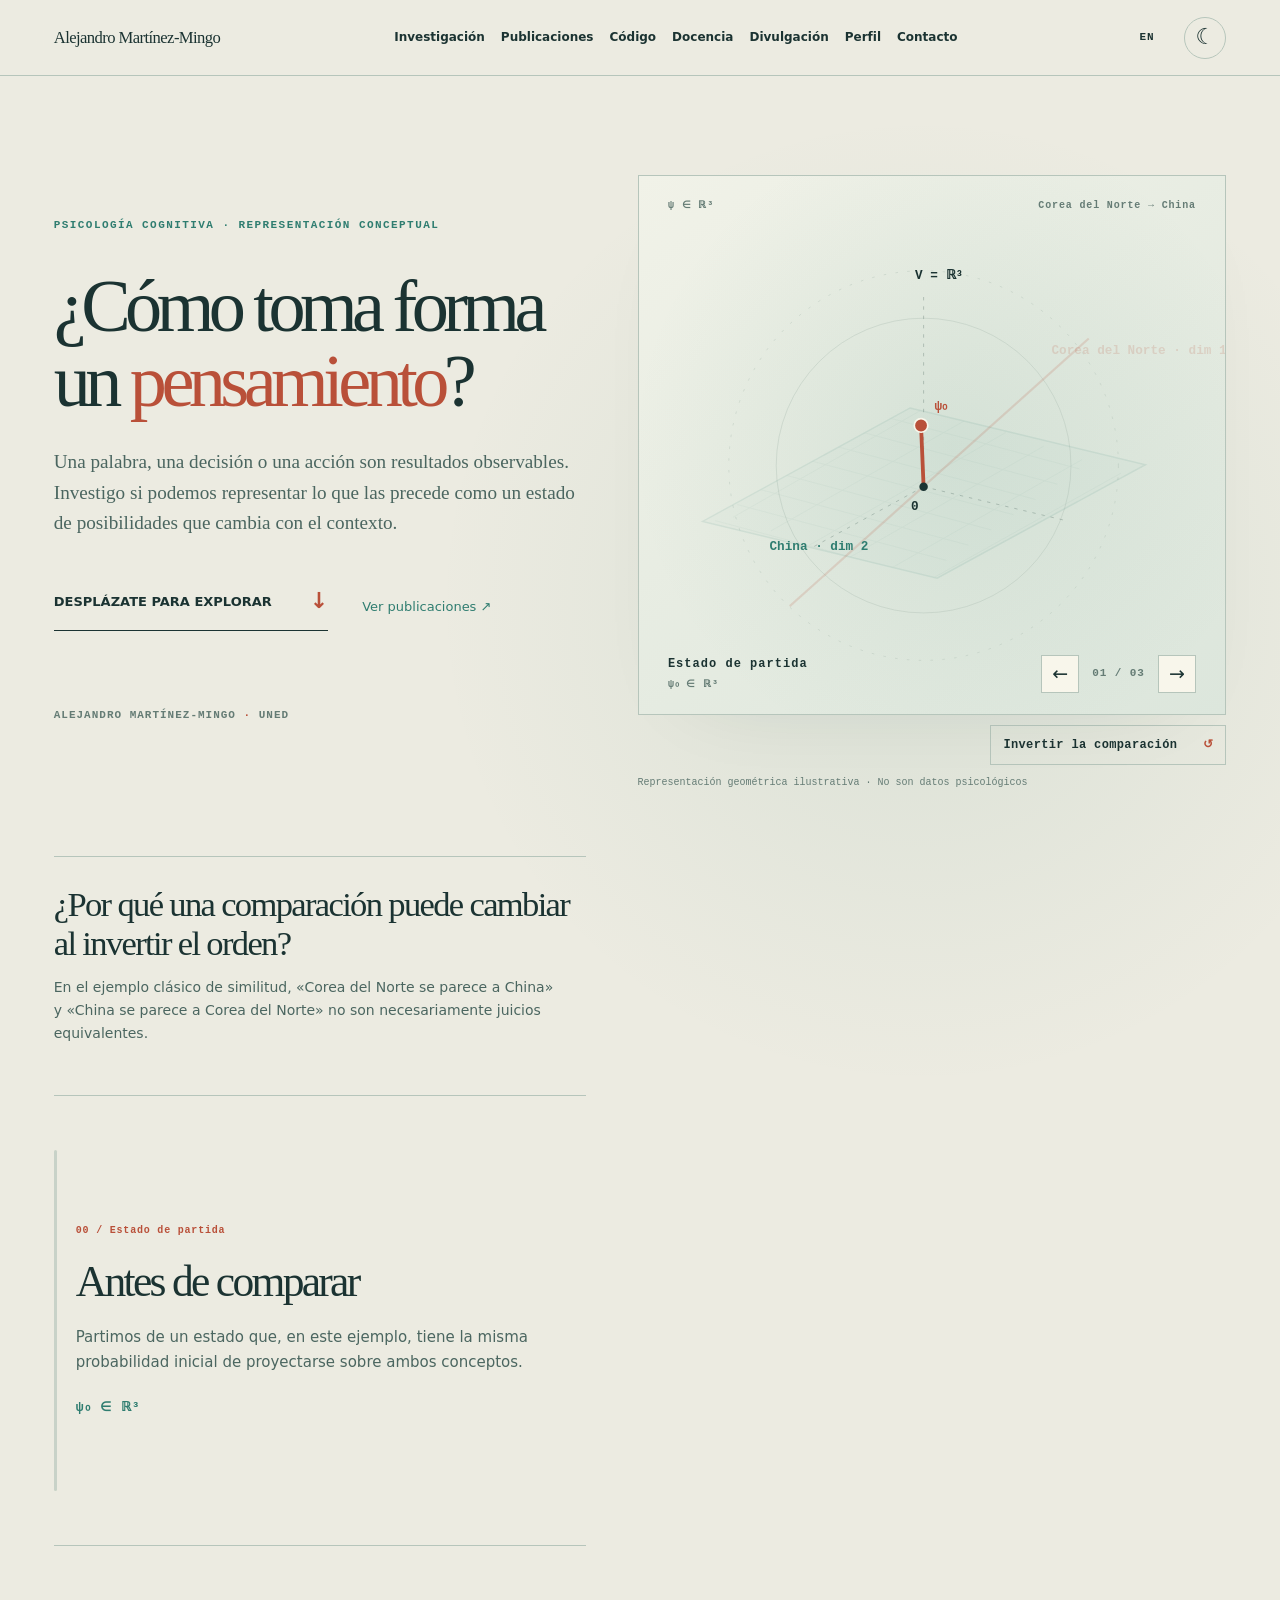
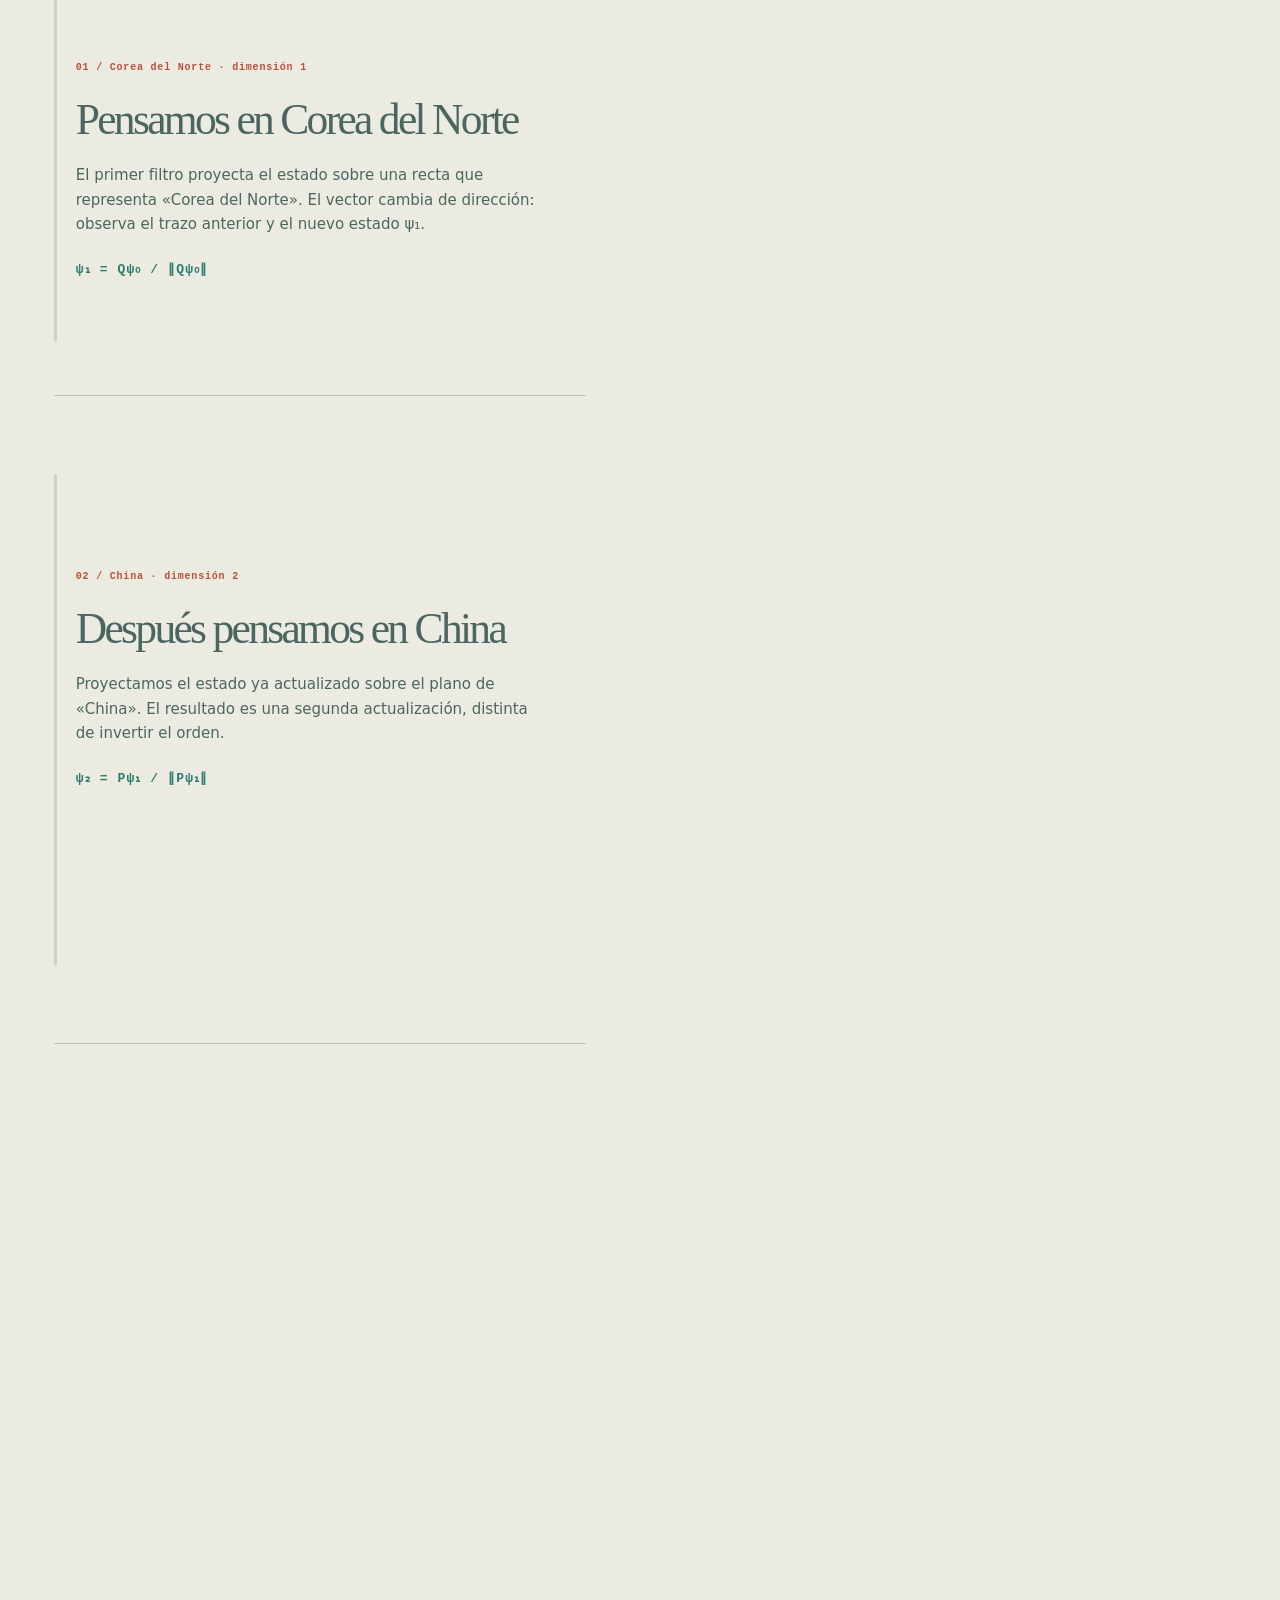
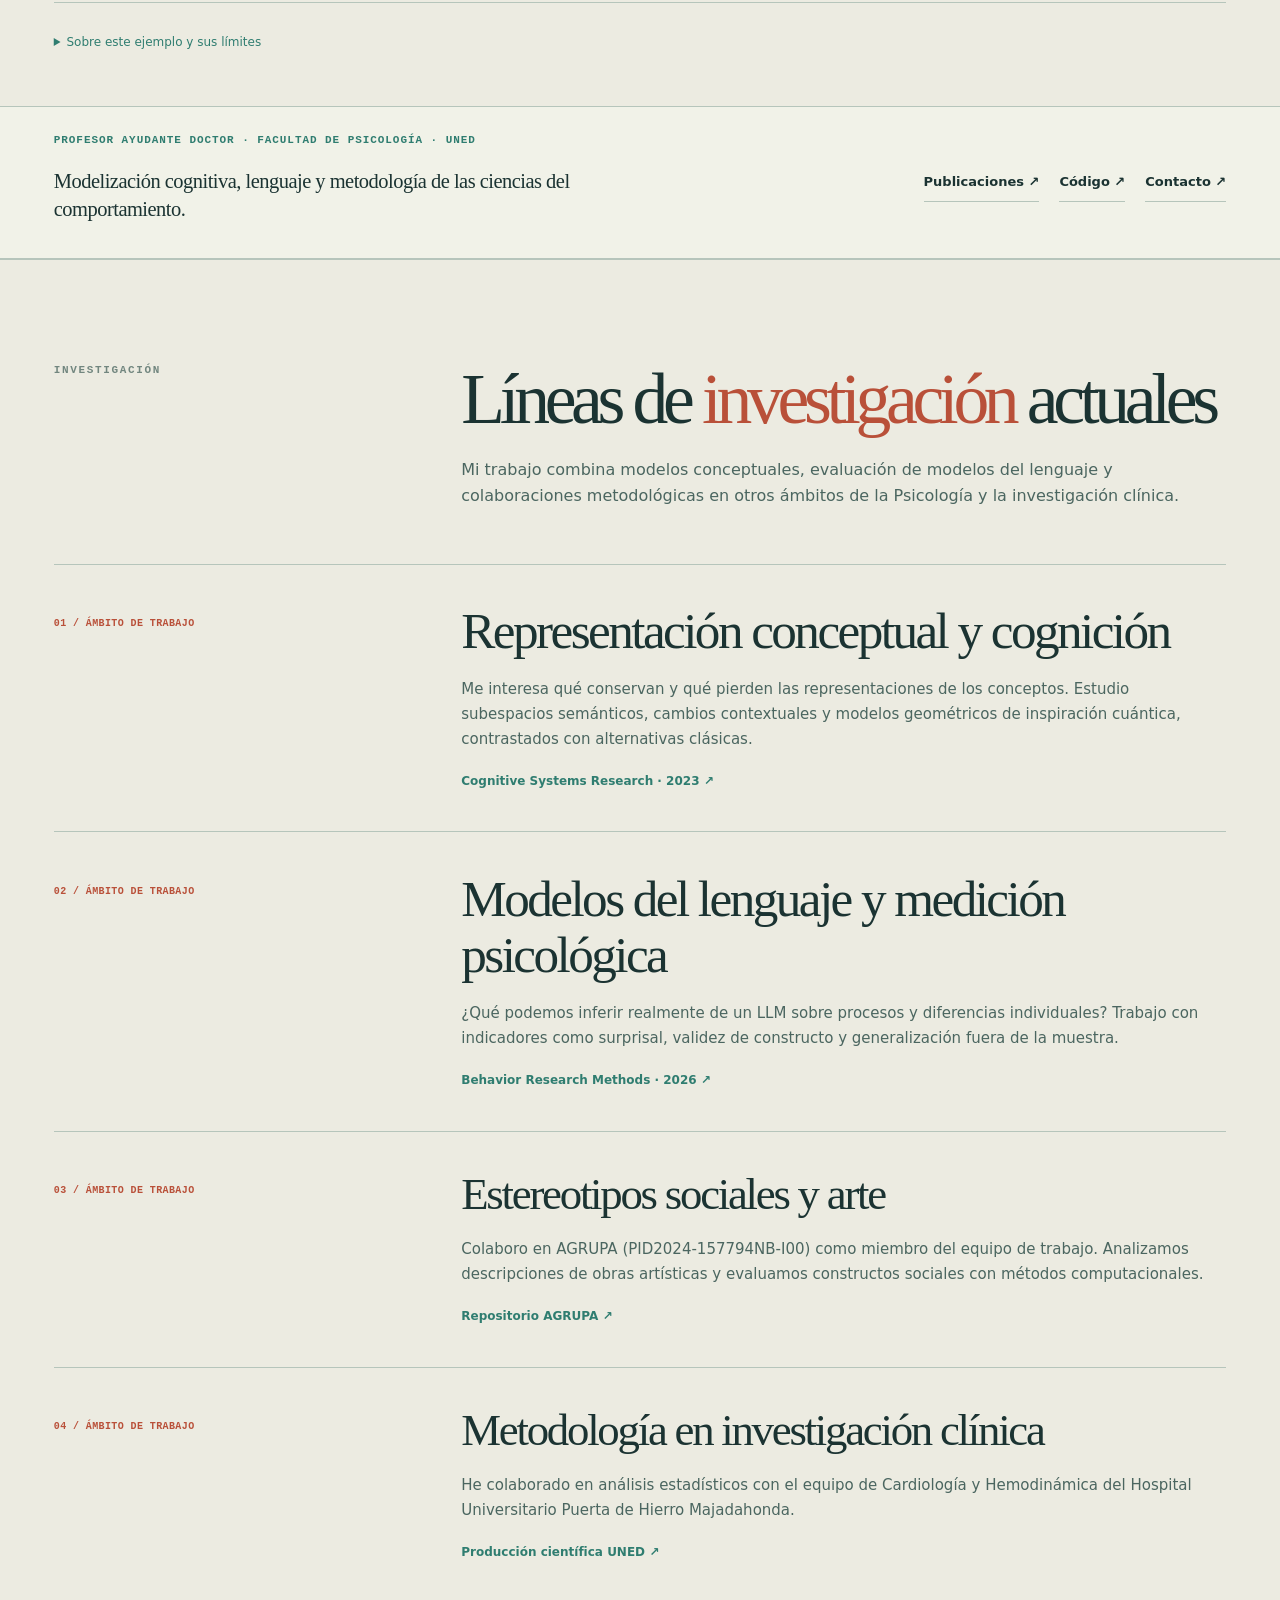
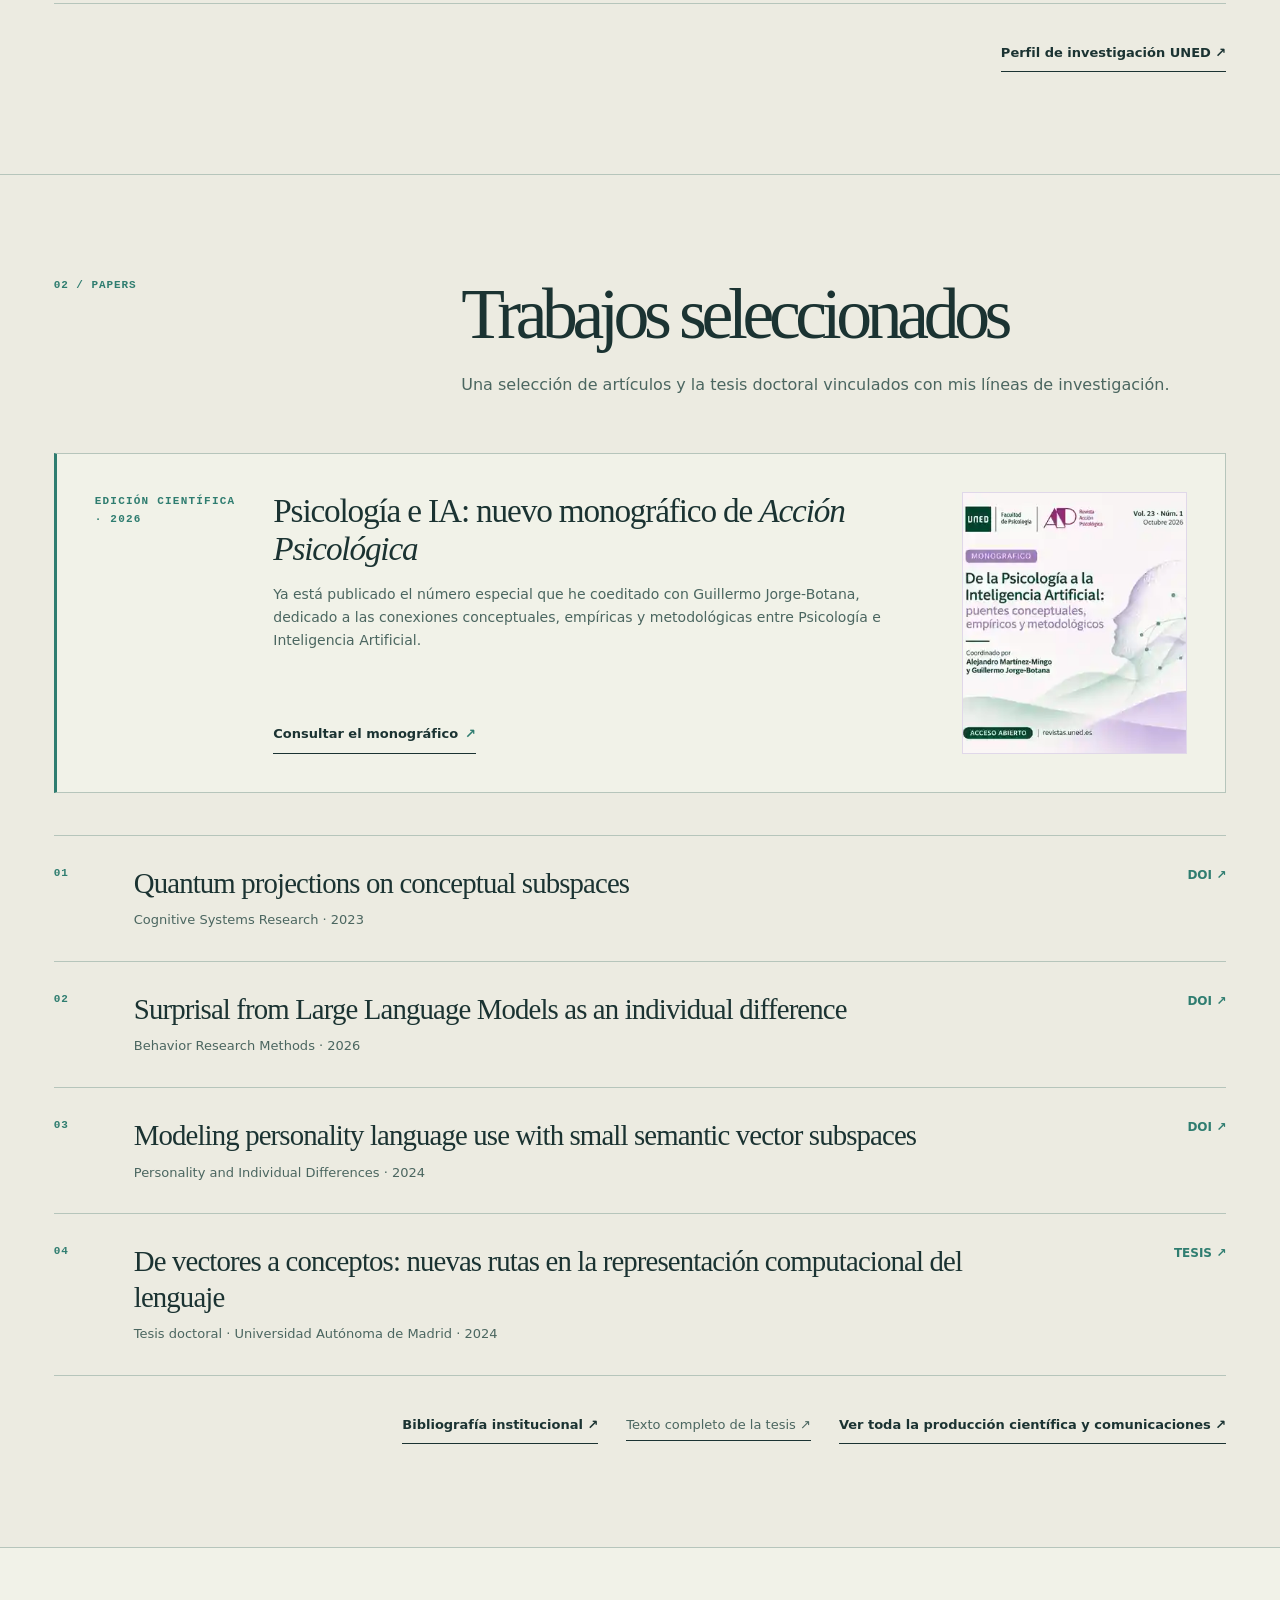
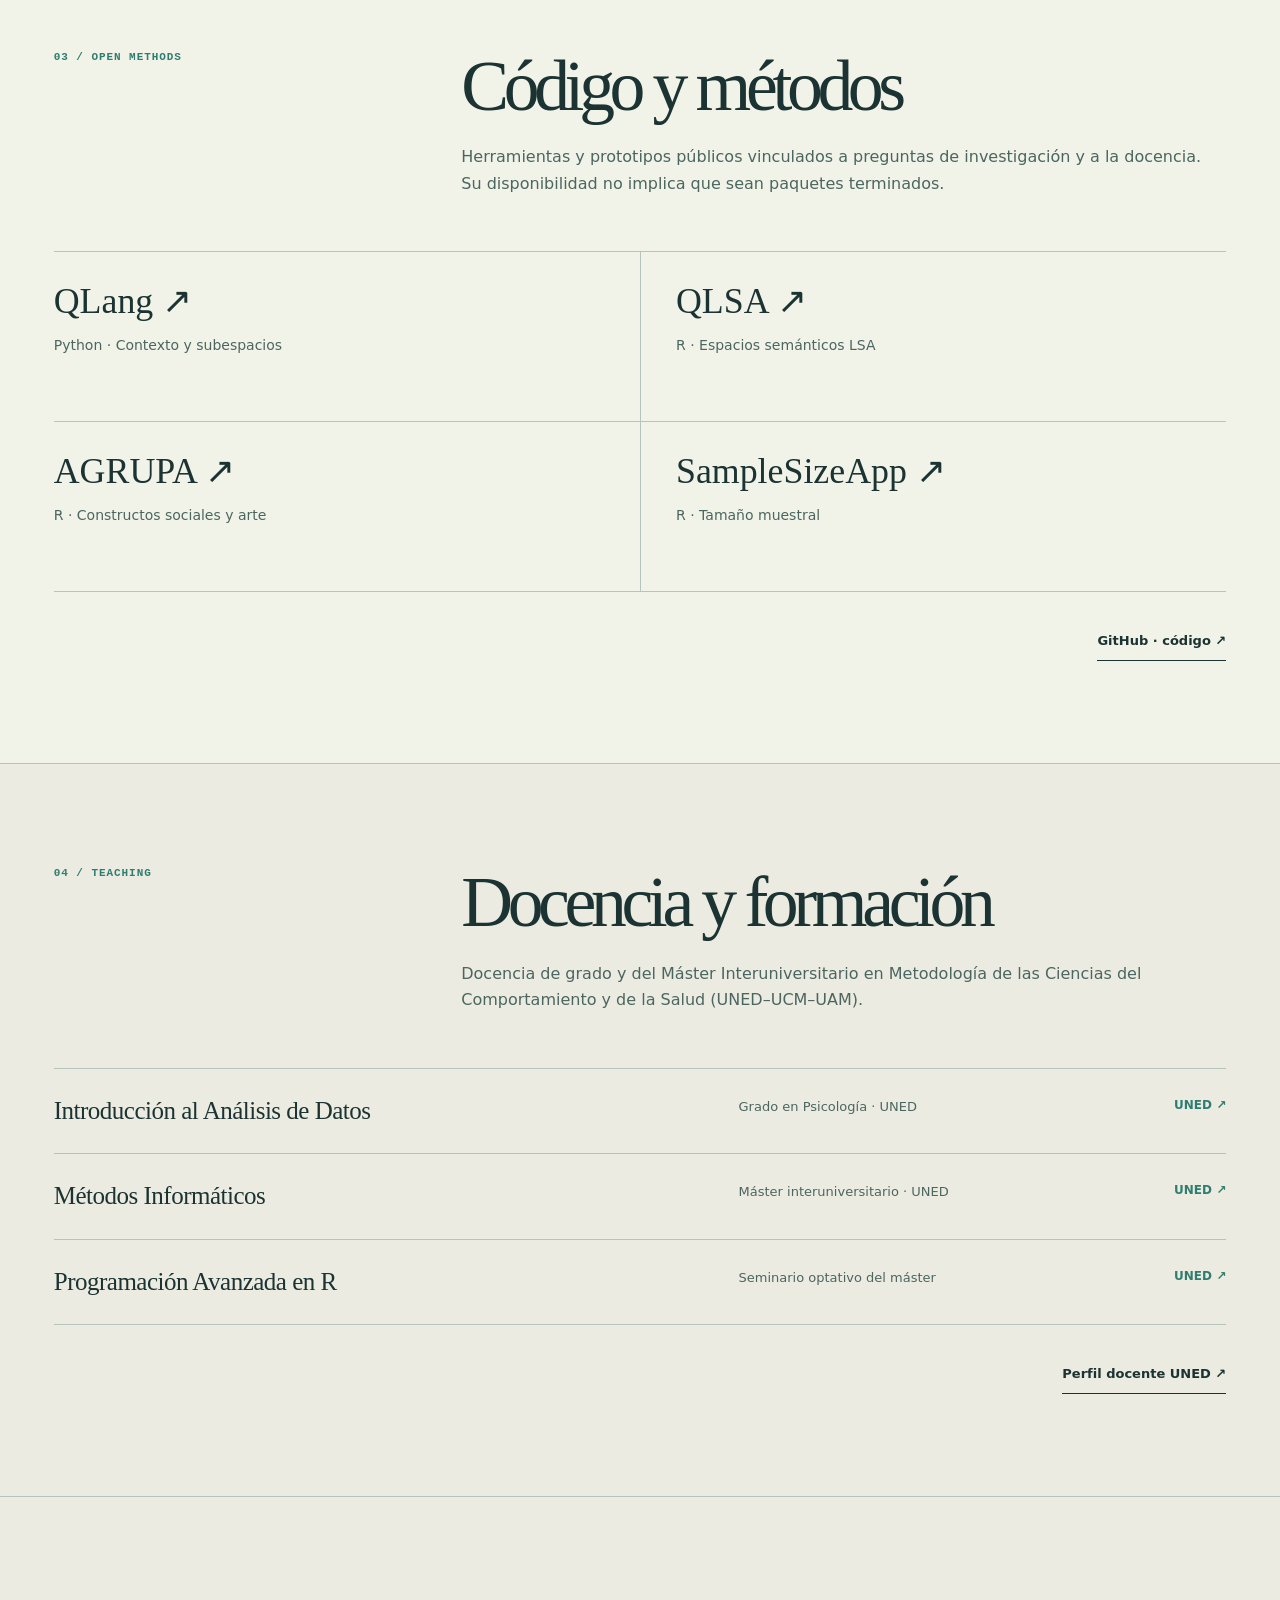
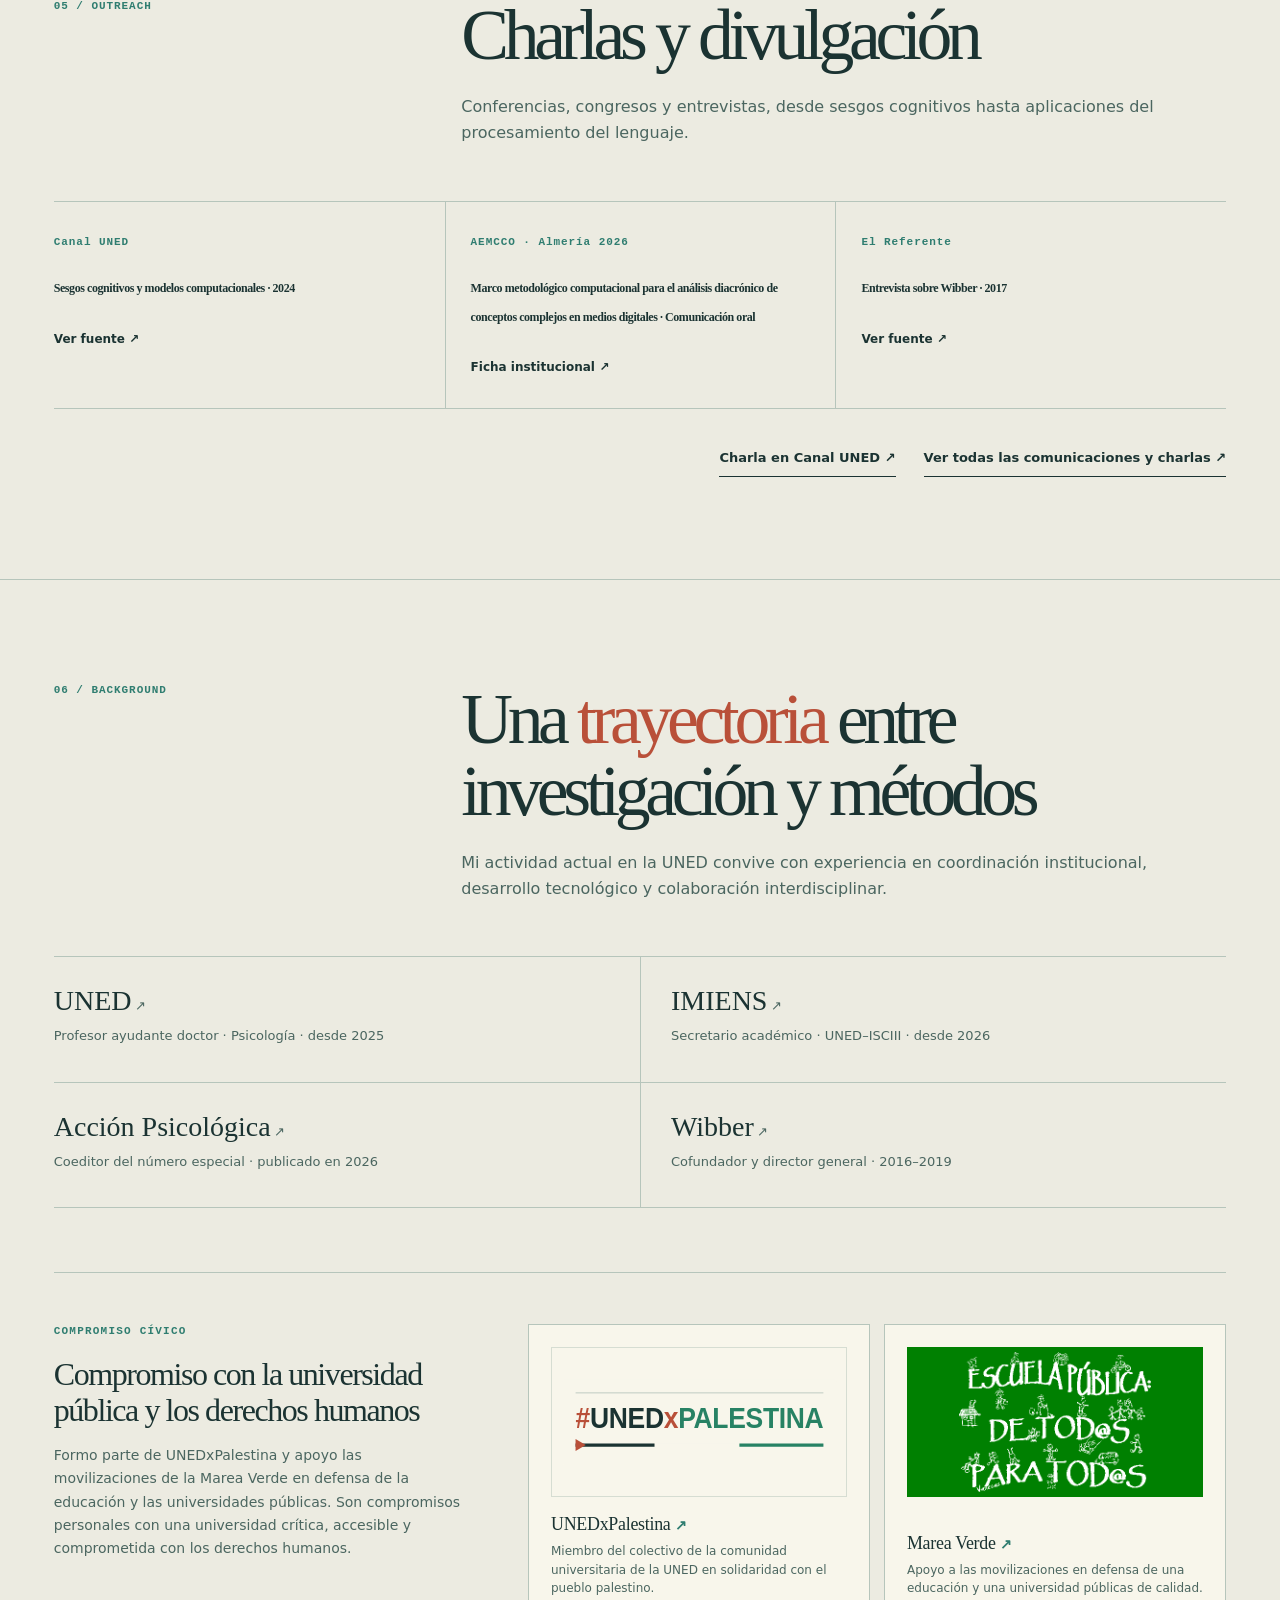
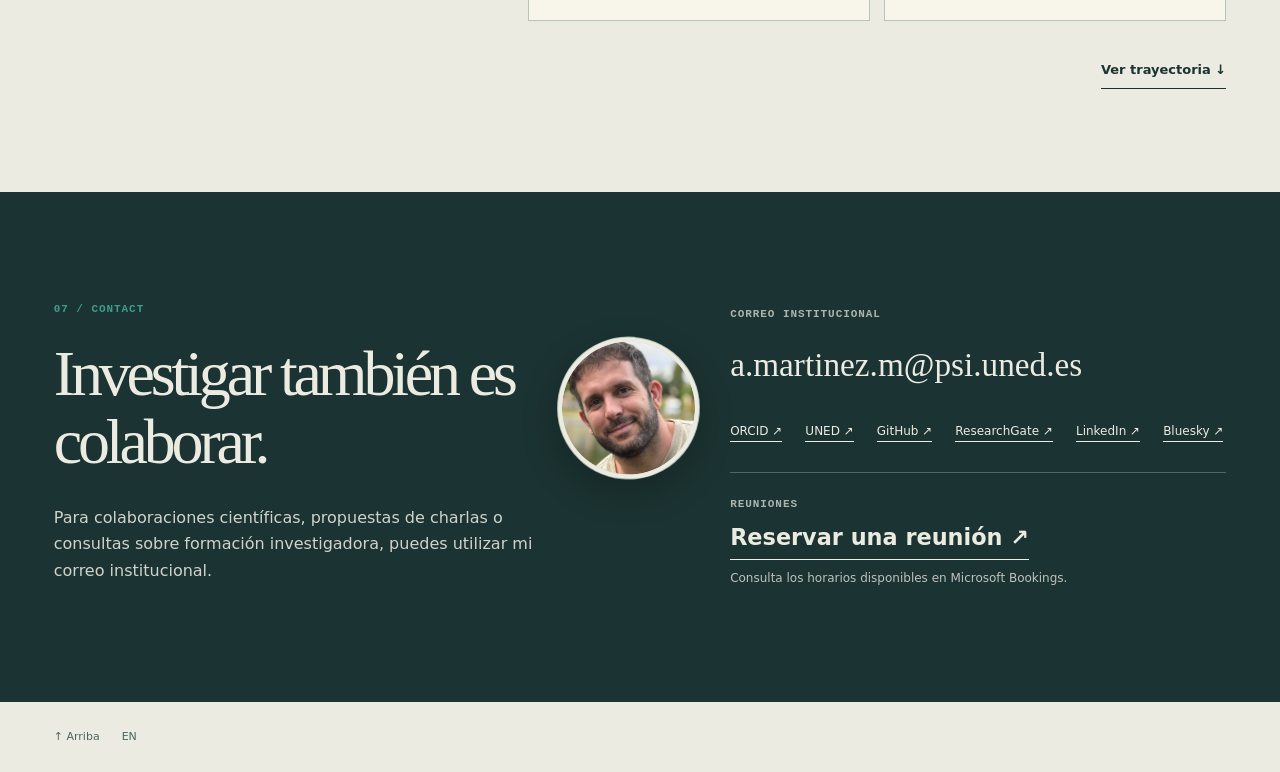
==== commit f420b6c9: "Show approved desktop poster and dedicated mobile banner (ES)" ====
--- a/index.html
+++ b/index.html
@@ -1,7 +1,7 @@
 <!DOCTYPE html>
 
 <html data-theme="light" lang="es"><head>
-<meta charset="utf-8"/><meta content="width=device-width,initial-scale=1" name="viewport"/><meta content="light dark" name="color-scheme"/><meta content="index,follow,max-image-preview:large" name="robots"/><title>Alejandro Martínez-Mingo | Psicología cognitiva, lenguaje e IA | UNED</title><meta content="Investigación en representación conceptual, modelos del lenguaje y metodología psicológica. Publicaciones, código, docencia y divulgación de Alejandro Martínez-Mingo (UNED)." name="description"/><link href="favicon.svg" rel="icon" type="image/svg+xml"/><link href="assets/lab-v5.css?v=12" rel="stylesheet"/><script>try{let a=localStorage.getItem('academic-theme');document.documentElement.dataset.theme=a||((matchMedia('(prefers-color-scheme: dark)').matches)?'dark':'light')}catch(e){}</script><script type="application/ld+json">{"@context":"https://schema.org","@type":"ProfilePage","name":"Alejandro Martínez-Mingo | Psicología cognitiva, lenguaje e IA | UNED","mainEntity":{"@type":"Person","@id":"https://alejandrommingo.github.io/#person","name":"Alejandro Martínez-Mingo","jobTitle":"Profesor Ayudante Doctor","affiliation":{"@type":"CollegeOrUniversity","name":"Universidad Nacional de Educación a Distancia"},"sameAs":["https://orcid.org/0000-0002-5617-1453","https://portalcientifico.uned.es/investigadores/1200696/detalle","https://github.com/alejandrommingo","https://www.researchgate.net/profile/Alejandro-Martinez-Mingo","https://www.linkedin.com/in/alejandro-mart%C3%ADnez-mingo-6bb258b3/","https://bsky.app/profile/amartinezm.bsky.social"],"url":"https://alejandrommingo.github.io/","image":"https://alejandrommingo.github.io/perfil.jpeg"},"@id":"https://alejandrommingo.github.io/#profile","url":"https://alejandrommingo.github.io/","inLanguage":"es"}</script><script>window.LAB_V3={"lang":"es","stages":["Estado de partida","Corea del Norte · dimensión 1","China · dimensión 2"],"forms":["ψ₀ ∈ ℝ³","ψ₁ = Qψ₀ / ‖Qψ₀‖","ψ₂ = Pψ₁ / ‖Pψ₁‖"],"titles":["Antes de comparar","Pensamos en Corea del Norte","Después pensamos en China"],"texts":["Partimos de un estado que, en este ejemplo, tiene la misma probabilidad inicial de proyectarse sobre ambos conceptos.","El primer filtro proyecta el estado sobre una recta que representa «Corea del Norte». El vector cambia de dirección: observa el trazo anterior y el nuevo estado ψ₁.","Proyectamos el estado ya actualizado sobre el plano de «China». El resultado es una segunda actualización, distinta de invertir el orden."],"reverseStages":["Estado de partida","China · dimensión 2","Corea del Norte · dimensión 1"],"reverseForms":["ψ₀ ∈ ℝ³","ψ₁ = Pψ₀ / ‖Pψ₀‖","ψ₂ = Qψ₁ / ‖Qψ₁‖"],"reverseTitles":["Antes de comparar","Pensamos en China","Después pensamos en Corea del Norte"],"reverseTexts":["Partimos del mismo estado inicial. Ahora invertimos los términos de la comparación.","Primero consideramos «China». El estado se actualiza mediante una proyección sobre el plano de dimensión dos.","La segunda proyección selecciona la recta de «Corea del Norte». El estado final y el peso matemático de esta secuencia difieren del orden anterior."],"comparisonQP":"Corea del Norte → China","comparisonPQ":"China → Corea del Norte","buttonQP":"Invertir la comparación","buttonPQ":"Volver al primer orden","end":"Fin de la comparación"};</script><script defer="" src="assets/lab-v5.js?v=10"></script><link rel="canonical" href="https://alejandrommingo.github.io/"/><link rel="alternate" hreflang="es" href="https://alejandrommingo.github.io/"/><link rel="alternate" hreflang="en" href="https://alejandrommingo.github.io/en/"/><link rel="alternate" hreflang="x-default" href="https://alejandrommingo.github.io/"/><meta property="og:type" content="profile"/><meta property="og:site_name" content="Alejandro Martínez-Mingo"/><meta property="og:title" content="Alejandro Martínez-Mingo | Psicología cognitiva, lenguaje e IA | UNED"/><meta property="og:description" content="Investigación en representación conceptual, modelos del lenguaje y metodología psicológica. Publicaciones, código, docencia y divulgación de Alejandro Martínez-Mingo (UNED)."/><meta property="og:url" content="https://alejandrommingo.github.io/"/><meta property="og:locale" content="es_ES"/><meta property="og:image" content="https://alejandrommingo.github.io/assets/social-preview-full-geometry.png"/><meta property="og:image:secure_url" content="https://alejandrommingo.github.io/assets/social-preview-full-geometry.png"/><meta property="og:image:type" content="image/png"/><meta property="og:image:width" content="1200"/><meta property="og:image:height" content="630"/><meta property="og:image:alt" content="Alejandro Martínez-Mingo: geometría y representación conceptual"/><meta name="twitter:card" content="summary_large_image"/><meta name="twitter:title" content="Alejandro Martínez-Mingo | Psicología cognitiva, lenguaje e IA | UNED"/><meta name="twitter:description" content="Investigación en representación conceptual, modelos del lenguaje y metodología psicológica. Publicaciones, código, docencia y divulgación de Alejandro Martínez-Mingo (UNED)."/><meta name="twitter:image" content="https://alejandrommingo.github.io/assets/social-preview-full-geometry.png"/><link href="assets/phase-guide.css?v=4" rel="stylesheet"/></head>
+<meta charset="utf-8"/><meta content="width=device-width,initial-scale=1" name="viewport"/><meta content="light dark" name="color-scheme"/><meta content="index,follow,max-image-preview:large" name="robots"/><title>Alejandro Martínez-Mingo | Psicología cognitiva, lenguaje e IA | UNED</title><meta content="Investigación en representación conceptual, modelos del lenguaje y metodología psicológica. Publicaciones, código, docencia y divulgación de Alejandro Martínez-Mingo (UNED)." name="description"/><link href="favicon.svg" rel="icon" type="image/svg+xml"/><link href="assets/lab-v5.css?v=13" rel="stylesheet"/><script>try{let a=localStorage.getItem('academic-theme');document.documentElement.dataset.theme=a||((matchMedia('(prefers-color-scheme: dark)').matches)?'dark':'light')}catch(e){}</script><script type="application/ld+json">{"@context":"https://schema.org","@type":"ProfilePage","name":"Alejandro Martínez-Mingo | Psicología cognitiva, lenguaje e IA | UNED","mainEntity":{"@type":"Person","@id":"https://alejandrommingo.github.io/#person","name":"Alejandro Martínez-Mingo","jobTitle":"Profesor Ayudante Doctor","affiliation":{"@type":"CollegeOrUniversity","name":"Universidad Nacional de Educación a Distancia"},"sameAs":["https://orcid.org/0000-0002-5617-1453","https://portalcientifico.uned.es/investigadores/1200696/detalle","https://github.com/alejandrommingo","https://www.researchgate.net/profile/Alejandro-Martinez-Mingo","https://www.linkedin.com/in/alejandro-mart%C3%ADnez-mingo-6bb258b3/","https://bsky.app/profile/amartinezm.bsky.social"],"url":"https://alejandrommingo.github.io/","image":"https://alejandrommingo.github.io/perfil.jpeg"},"@id":"https://alejandrommingo.github.io/#profile","url":"https://alejandrommingo.github.io/","inLanguage":"es"}</script><script>window.LAB_V3={"lang":"es","stages":["Estado de partida","Corea del Norte · dimensión 1","China · dimensión 2"],"forms":["ψ₀ ∈ ℝ³","ψ₁ = Qψ₀ / ‖Qψ₀‖","ψ₂ = Pψ₁ / ‖Pψ₁‖"],"titles":["Antes de comparar","Pensamos en Corea del Norte","Después pensamos en China"],"texts":["Partimos de un estado que, en este ejemplo, tiene la misma probabilidad inicial de proyectarse sobre ambos conceptos.","El primer filtro proyecta el estado sobre una recta que representa «Corea del Norte». El vector cambia de dirección: observa el trazo anterior y el nuevo estado ψ₁.","Proyectamos el estado ya actualizado sobre el plano de «China». El resultado es una segunda actualización, distinta de invertir el orden."],"reverseStages":["Estado de partida","China · dimensión 2","Corea del Norte · dimensión 1"],"reverseForms":["ψ₀ ∈ ℝ³","ψ₁ = Pψ₀ / ‖Pψ₀‖","ψ₂ = Qψ₁ / ‖Qψ₁‖"],"reverseTitles":["Antes de comparar","Pensamos en China","Después pensamos en Corea del Norte"],"reverseTexts":["Partimos del mismo estado inicial. Ahora invertimos los términos de la comparación.","Primero consideramos «China». El estado se actualiza mediante una proyección sobre el plano de dimensión dos.","La segunda proyección selecciona la recta de «Corea del Norte». El estado final y el peso matemático de esta secuencia difieren del orden anterior."],"comparisonQP":"Corea del Norte → China","comparisonPQ":"China → Corea del Norte","buttonQP":"Invertir la comparación","buttonPQ":"Volver al primer orden","end":"Fin de la comparación"};</script><script defer="" src="assets/lab-v5.js?v=10"></script><link rel="canonical" href="https://alejandrommingo.github.io/"/><link rel="alternate" hreflang="es" href="https://alejandrommingo.github.io/"/><link rel="alternate" hreflang="en" href="https://alejandrommingo.github.io/en/"/><link rel="alternate" hreflang="x-default" href="https://alejandrommingo.github.io/"/><meta property="og:type" content="profile"/><meta property="og:site_name" content="Alejandro Martínez-Mingo"/><meta property="og:title" content="Alejandro Martínez-Mingo | Psicología cognitiva, lenguaje e IA | UNED"/><meta property="og:description" content="Investigación en representación conceptual, modelos del lenguaje y metodología psicológica. Publicaciones, código, docencia y divulgación de Alejandro Martínez-Mingo (UNED)."/><meta property="og:url" content="https://alejandrommingo.github.io/"/><meta property="og:locale" content="es_ES"/><meta property="og:image" content="https://alejandrommingo.github.io/assets/social-preview-full-geometry.png"/><meta property="og:image:secure_url" content="https://alejandrommingo.github.io/assets/social-preview-full-geometry.png"/><meta property="og:image:type" content="image/png"/><meta property="og:image:width" content="1200"/><meta property="og:image:height" content="630"/><meta property="og:image:alt" content="Alejandro Martínez-Mingo: geometría y representación conceptual"/><meta name="twitter:card" content="summary_large_image"/><meta name="twitter:title" content="Alejandro Martínez-Mingo | Psicología cognitiva, lenguaje e IA | UNED"/><meta name="twitter:description" content="Investigación en representación conceptual, modelos del lenguaje y metodología psicológica. Publicaciones, código, docencia y divulgación de Alejandro Martínez-Mingo (UNED)."/><meta name="twitter:image" content="https://alejandrommingo.github.io/assets/social-preview-full-geometry.png"/><link href="assets/phase-guide.css?v=4" rel="stylesheet"/></head>
 <body><a class="skip-link" href="#research">Ir directamente al contenido</a><div aria-hidden="true" class="reading-progress"></div>
 <header class="site-header"><div class="wide head-content"><a class="brand" href="#top"><span class="brand-name">Alejandro Martínez-Mingo</span></a><nav aria-label="Navegación principal" class="desktop-nav"><a href="#research">Investigación</a><a href="#publications">Publicaciones</a><a href="#code">Código</a><a href="#teaching">Docencia</a><a href="#outreach">Divulgación</a><a href="#about">Perfil</a><a href="#contact">Contacto</a></nav><details class="mobile-nav"><summary aria-label="Abrir menú"><span aria-hidden="true">☰</span></summary><nav><a href="#research">Investigación</a><a href="#publications">Publicaciones</a><a href="#code">Código</a><a href="#teaching">Docencia</a><a href="#outreach">Divulgación</a><a href="#about">Perfil</a><a href="#contact">Contacto</a></nav></details><a class="lang-toggle mono" href="en/" hreflang="en">EN</a><button aria-label="Cambiar apariencia" class="theme-toggle" id="theme-switch" title="Cambiar apariencia" type="button">◐</button></div></header>
 <main id="top">
@@ -26,7 +26,7 @@
 <details class="references-note"><summary>Sobre este ejemplo y sus límites</summary><p>Este ejemplo retoma la asimetría de similitud estudiada por Tversky (1977) y el modelo de proyecciones de Pothos, Busemeyer y Trueblood (2013). Una recta representa Corea del Norte y un plano representa China. La geometría y los valores son ilustrativos, no ajustes a datos individuales. Cada proyección selecciona un resultado y actualiza el estado.</p><a href="https://doi.org/10.1037/0033-295X.84.4.327" rel="noopener noreferrer" target="_blank">Tversky (1977) ↗</a><a href="https://doi.org/10.1037/a0033142" rel="noopener noreferrer" target="_blank">Pothos, Busemeyer &amp; Trueblood (2013) ↗</a></details></div></section>
 <div class="identity-band"><div class="wide"><div class="mono identity-kicker">PROFESOR AYUDANTE DOCTOR · FACULTAD DE PSICOLOGÍA · UNED</div><div class="identity-grid"><p>Modelización cognitiva, lenguaje y metodología de las ciencias del comportamiento.</p><div class="jump-links"><a href="#publications">Publicaciones ↗</a><a href="#code">Código ↗</a><a href="#contact">Contacto ↗</a></div></div></div></div>
 <section class="body-section research-section wide" id="research"><div class="sect-head"><span class="mono sect-n">INVESTIGACIÓN</span><h2>Líneas de <span class="accent-word">investigación</span> actuales</h2><p class="sect-intro">Mi trabajo combina modelos conceptuales, evaluación de modelos del lenguaje y colaboraciones metodológicas en otros ámbitos de la Psicología y la investigación clínica.</p></div><div class="research-list"><article class="research-entry" data-area="0"><div class="research-meta mono">01 / ÁMBITO DE TRABAJO</div><div><h3>Representación conceptual y cognición</h3><p>Me interesa qué conservan y qué pierden las representaciones de los conceptos. Estudio subespacios semánticos, cambios contextuales y modelos geométricos de inspiración cuántica, contrastados con alternativas clásicas.</p><a class="inline-source" href="https://doi.org/10.1016/j.cogsys.2023.101154" rel="noopener noreferrer" target="_blank">Cognitive Systems Research · 2023<span aria-hidden="true"> ↗</span></a></div></article><article class="research-entry" data-area="1"><div class="research-meta mono">02 / ÁMBITO DE TRABAJO</div><div><h3>Modelos del lenguaje y medición psicológica</h3><p>¿Qué podemos inferir realmente de un LLM sobre procesos y diferencias individuales? Trabajo con indicadores como surprisal, validez de constructo y generalización fuera de la muestra.</p><a class="inline-source" href="https://doi.org/10.3758/s13428-026-03117-7" rel="noopener noreferrer" target="_blank">Behavior Research Methods · 2026<span aria-hidden="true"> ↗</span></a></div></article><article class="research-entry" data-area="2"><div class="research-meta mono">03 / ÁMBITO DE TRABAJO</div><div><h3>Estereotipos sociales y arte</h3><p>Colaboro en AGRUPA (PID2024-157794NB-I00) como miembro del equipo de trabajo. Analizamos descripciones de obras artísticas y evaluamos constructos sociales con métodos computacionales.</p><a class="inline-source" href="https://github.com/alejandrommingo/AGRUPA" rel="noopener noreferrer" target="_blank">Repositorio AGRUPA<span aria-hidden="true"> ↗</span></a></div></article><article class="research-entry" data-area="3"><div class="research-meta mono">04 / ÁMBITO DE TRABAJO</div><div><h3>Metodología en investigación clínica</h3><p>He colaborado en análisis estadísticos con el equipo de Cardiología y Hemodinámica del Hospital Universitario Puerta de Hierro Majadahonda.</p><a class="inline-source" href="https://portalcientifico.uned.es/investigadores/1200696/publicaciones" rel="noopener noreferrer" target="_blank">Producción científica UNED<span aria-hidden="true"> ↗</span></a></div></article></div><div class="section-tail"><a class="" href="https://portalcientifico.uned.es/investigadores/1200696/detalle" rel="noopener noreferrer" target="_blank">Perfil de investigación UNED ↗</a></div></section>
-<section class="body-section wide publications-section" id="publications"><div class="sect-head"><span class="mono sect-n">02 / PAPERS</span><h2>Trabajos seleccionados</h2><p class="sect-intro">Una selección de artículos y la tesis doctoral vinculados con mis líneas de investigación.</p></div><aside class="editorial-feature" aria-labelledby="editorial-feature-title"><span class="mono editorial-feature-label">EDICIÓN CIENTÍFICA · 2026</span><div class="editorial-feature-content"><div><h3 id="editorial-feature-title">Psicología e IA: nuevo monográfico de <em>Acción Psicológica</em></h3><p>Ya está publicado el número especial que he coeditado con Guillermo Jorge-Botana, dedicado a las conexiones conceptuales, empíricas y metodológicas entre Psicología e Inteligencia Artificial.</p></div><a href="https://revistas.uned.es/index.php/accionpsicologica/issue/view/2121" target="_blank" rel="noopener noreferrer" class="editorial-feature-link">Consultar el monográfico <span aria-hidden="true">↗</span></a></div><a class="editorial-feature-art" href="https://revistas.uned.es/index.php/accionpsicologica/issue/view/2121" target="_blank" rel="noopener noreferrer" aria-label="Ver el monográfico de Acción Psicológica"><img src="assets/accion-psicologica-editorial-art.webp" width="235" height="515" loading="lazy" decoding="async" alt="Ilustración editorial en verde UNED y morado Acción Psicológica: perfil formado por puntos, conexiones y ondas abstractas"/></a></aside><ol class="pub-list"><li class="pub-entry"><span class="mono pub-no">01</span><div><h3><a href="https://doi.org/10.1016/j.cogsys.2023.101154" target="_blank" rel="noopener noreferrer">Quantum projections on conceptual subspaces</a></h3><p>Cognitive Systems Research · 2023</p></div><a class="pub-doi" href="https://doi.org/10.1016/j.cogsys.2023.101154" rel="noopener noreferrer" target="_blank">DOI<span aria-hidden="true"> ↗</span></a></li><li class="pub-entry"><span class="mono pub-no">02</span><div><h3><a href="https://doi.org/10.3758/s13428-026-03117-7" target="_blank" rel="noopener noreferrer">Surprisal from Large Language Models as an individual difference</a></h3><p>Behavior Research Methods · 2026</p></div><a class="pub-doi" href="https://doi.org/10.3758/s13428-026-03117-7" rel="noopener noreferrer" target="_blank">DOI<span aria-hidden="true"> ↗</span></a></li><li class="pub-entry"><span class="mono pub-no">03</span><div><h3><a href="https://doi.org/10.1016/j.paid.2023.112514" target="_blank" rel="noopener noreferrer">Modeling personality language use with small semantic vector subspaces</a></h3><p>Personality and Individual Differences · 2024</p></div><a class="pub-doi" href="https://doi.org/10.1016/j.paid.2023.112514" rel="noopener noreferrer" target="_blank">DOI<span aria-hidden="true"> ↗</span></a></li><li class="pub-entry"><span class="mono pub-no">04</span><div><h3><a href="https://dialnet.unirioja.es/servlet/tesis?codigo=329016" target="_blank" rel="noopener noreferrer">De vectores a conceptos: nuevas rutas en la representación computacional del lenguaje</a></h3><p>Tesis doctoral · Universidad Autónoma de Madrid · 2024</p></div><a class="pub-doi" href="https://dialnet.unirioja.es/servlet/tesis?codigo=329016" rel="noopener noreferrer" target="_blank">TESIS<span aria-hidden="true"> ↗</span></a></li></ol><div class="section-tail"><a class="" href="https://portalcientifico.uned.es/investigadores/1200696/publicaciones" rel="noopener noreferrer" target="_blank">Bibliografía institucional ↗</a> <span class="thesis-link"><a href="https://repositorio.uam.es/bitstreams/eda53f6e-414b-4671-93dd-dcb6bda9d15c/download" rel="noopener noreferrer" target="_blank">Texto completo de la tesis <span aria-hidden="true">↗</span></a></span> <a class="research-index-link" href="publicaciones/">Ver toda la producción científica y comunicaciones ↗</a></div></section>
+<section class="body-section wide publications-section" id="publications"><div class="sect-head"><span class="mono sect-n">02 / PAPERS</span><h2>Trabajos seleccionados</h2><p class="sect-intro">Una selección de artículos y la tesis doctoral vinculados con mis líneas de investigación.</p></div><aside class="editorial-feature" aria-labelledby="editorial-feature-title"><span class="mono editorial-feature-label">EDICIÓN CIENTÍFICA · 2026</span><div class="editorial-feature-content"><div><h3 id="editorial-feature-title">Psicología e IA: nuevo monográfico de <em>Acción Psicológica</em></h3><p>Ya está publicado el número especial que he coeditado con Guillermo Jorge-Botana, dedicado a las conexiones conceptuales, empíricas y metodológicas entre Psicología e Inteligencia Artificial.</p></div><a href="https://revistas.uned.es/index.php/accionpsicologica/issue/view/2121" target="_blank" rel="noopener noreferrer" class="editorial-feature-link">Consultar el monográfico <span aria-hidden="true">↗</span></a></div><a class="editorial-feature-art" href="https://revistas.uned.es/index.php/accionpsicologica/issue/view/2121" target="_blank" rel="noopener noreferrer" aria-label="Abrir el número especial de Acción Psicológica"><picture><source media="(max-width: 680px)" srcset="assets/accion-psicologica-movil.webp" type="image/webp"/><img src="assets/accion-psicologica-escritorio.webp" width="340" height="361" loading="lazy" decoding="async" alt="Monográfico de Acción Psicológica, volumen 23, número 1, octubre de 2026, coordinado por Alejandro Martínez-Mingo y Guillermo Jorge-Botana"/></picture></a></aside><ol class="pub-list"><li class="pub-entry"><span class="mono pub-no">01</span><div><h3><a href="https://doi.org/10.1016/j.cogsys.2023.101154" target="_blank" rel="noopener noreferrer">Quantum projections on conceptual subspaces</a></h3><p>Cognitive Systems Research · 2023</p></div><a class="pub-doi" href="https://doi.org/10.1016/j.cogsys.2023.101154" rel="noopener noreferrer" target="_blank">DOI<span aria-hidden="true"> ↗</span></a></li><li class="pub-entry"><span class="mono pub-no">02</span><div><h3><a href="https://doi.org/10.3758/s13428-026-03117-7" target="_blank" rel="noopener noreferrer">Surprisal from Large Language Models as an individual difference</a></h3><p>Behavior Research Methods · 2026</p></div><a class="pub-doi" href="https://doi.org/10.3758/s13428-026-03117-7" rel="noopener noreferrer" target="_blank">DOI<span aria-hidden="true"> ↗</span></a></li><li class="pub-entry"><span class="mono pub-no">03</span><div><h3><a href="https://doi.org/10.1016/j.paid.2023.112514" target="_blank" rel="noopener noreferrer">Modeling personality language use with small semantic vector subspaces</a></h3><p>Personality and Individual Differences · 2024</p></div><a class="pub-doi" href="https://doi.org/10.1016/j.paid.2023.112514" rel="noopener noreferrer" target="_blank">DOI<span aria-hidden="true"> ↗</span></a></li><li class="pub-entry"><span class="mono pub-no">04</span><div><h3><a href="https://dialnet.unirioja.es/servlet/tesis?codigo=329016" target="_blank" rel="noopener noreferrer">De vectores a conceptos: nuevas rutas en la representación computacional del lenguaje</a></h3><p>Tesis doctoral · Universidad Autónoma de Madrid · 2024</p></div><a class="pub-doi" href="https://dialnet.unirioja.es/servlet/tesis?codigo=329016" rel="noopener noreferrer" target="_blank">TESIS<span aria-hidden="true"> ↗</span></a></li></ol><div class="section-tail"><a class="" href="https://portalcientifico.uned.es/investigadores/1200696/publicaciones" rel="noopener noreferrer" target="_blank">Bibliografía institucional ↗</a> <span class="thesis-link"><a href="https://repositorio.uam.es/bitstreams/eda53f6e-414b-4671-93dd-dcb6bda9d15c/download" rel="noopener noreferrer" target="_blank">Texto completo de la tesis <span aria-hidden="true">↗</span></a></span> <a class="research-index-link" href="publicaciones/">Ver toda la producción científica y comunicaciones ↗</a></div></section>
 <section class="body-section wide code-section" id="code"><div class="sect-head"><span class="mono sect-n">03 / OPEN METHODS</span><h2>Código y métodos</h2><p class="sect-intro">Herramientas y prototipos públicos vinculados a preguntas de investigación y a la docencia. Su disponibilidad no implica que sean paquetes terminados.</p></div><div class="tool-grid"><article class="tool-entry"><span class="tool-name"><a class="" href="https://github.com/alejandrommingo/QLang" rel="noopener noreferrer" target="_blank">QLang<span aria-hidden="true"> ↗</span></a></span><span class="tool-desc">Python · Contexto y subespacios</span></article><article class="tool-entry"><span class="tool-name"><a class="" href="https://github.com/alejandrommingo/QLSA" rel="noopener noreferrer" target="_blank">QLSA<span aria-hidden="true"> ↗</span></a></span><span class="tool-desc">R · Espacios semánticos LSA</span></article><article class="tool-entry"><span class="tool-name"><a class="" href="https://github.com/alejandrommingo/AGRUPA" rel="noopener noreferrer" target="_blank">AGRUPA<span aria-hidden="true"> ↗</span></a></span><span class="tool-desc">R · Constructos sociales y arte</span></article><article class="tool-entry"><span class="tool-name"><a class="" href="https://github.com/alejandrommingo/SampleSizeApp" rel="noopener noreferrer" target="_blank">SampleSizeApp<span aria-hidden="true"> ↗</span></a></span><span class="tool-desc">R · Tamaño muestral</span></article></div><div class="section-tail"><a class="" href="https://github.com/alejandrommingo" rel="noopener noreferrer" target="_blank">GitHub · código ↗</a></div></section>
 <section class="body-section wide" id="teaching"><div class="sect-head"><span class="mono sect-n">04 / TEACHING</span><h2>Docencia y formación</h2><p class="sect-intro">Docencia de grado y del Máster Interuniversitario en Metodología de las Ciencias del Comportamiento y de la Salud (UNED–UCM–UAM).</p></div><ul class="teaching-list"><li class="list-entry"><span>Introducción al Análisis de Datos</span><small>Grado en Psicología · UNED</small><a class="" href="https://www.uned.es/universidad/inicio/estudios/grados/grado-en-psicologia/asignaturas.html?codAsignatura=62011037&amp;codTitulacion=6201&amp;idContenido=1" rel="noopener noreferrer" target="_blank">UNED<span aria-hidden="true"> ↗</span></a></li><li class="list-entry"><span>Métodos Informáticos</span><small>Máster interuniversitario · UNED</small><a class="" href="https://www.uned.es/universidad/inicio/estudios/masteres/master-interuniversitario-en-metodologia-de-las-ciencias-del-comportamiento-y-de-la-salud-uned-ucm-y-uam/asignaturas.html?codAsignatura=22201096&amp;codTitulacion=220101&amp;idContenido=1" rel="noopener noreferrer" target="_blank">UNED<span aria-hidden="true"> ↗</span></a></li><li class="list-entry"><span>Programación Avanzada en R</span><small>Seminario optativo del máster</small><a class="" href="https://www.uned.es/universidad/inicio/estudios/masteres/master-interuniversitario-en-metodologia-de-las-ciencias-del-comportamiento-y-de-la-salud-uned-ucm-y-uam/asignaturas.html?codAsignatura=22011085&amp;codTitulacion=220101&amp;idContenido=1" rel="noopener noreferrer" target="_blank">UNED<span aria-hidden="true"> ↗</span></a></li></ul><div class="section-tail"><a class="" href="https://www.uned.es/universidad/docentes/psicologia/alejandro-martinez-mingo.html" rel="noopener noreferrer" target="_blank">Perfil docente UNED ↗</a></div></section>
 <section class="body-section wide" id="outreach"><div class="sect-head"><span class="mono sect-n">05 / OUTREACH</span><h2>Charlas y divulgación</h2><p class="sect-intro">Conferencias, congresos y entrevistas, desde sesgos cognitivos hasta aplicaciones del procesamiento del lenguaje.</p></div><div class="outreach-list"><article class="out-item"><span class="mono">Canal UNED</span><p><a href="https://canal.uned.es/video/672c6c0b83ed451c5a075e76" target="_blank" rel="noopener noreferrer">Sesgos cognitivos y modelos computacionales · 2024</a></p><a class="" href="https://canal.uned.es/video/672c6c0b83ed451c5a075e76" rel="noopener noreferrer" target="_blank">Ver fuente<span aria-hidden="true"> ↗</span></a></article><article class="out-item"><span class="mono">AEMCCO · Almería 2026</span><p><a href="https://www.uned.es/universidad/docentes/psicologia/alejandro-martinez-mingo.html" target="_blank" rel="noopener noreferrer">Marco metodológico computacional para el análisis diacrónico de conceptos complejos en medios digitales · Comunicación oral</a></p><a href="https://www.uned.es/universidad/docentes/psicologia/alejandro-martinez-mingo.html" rel="noopener noreferrer" target="_blank">Ficha institucional<span aria-hidden="true"> ↗</span></a></article><article class="out-item"><span class="mono">El Referente</span><p><a href="https://elreferente.es/entrevistas/para-construir-una-sociedad-mas-amable-las-empresas-deberian-seguir-la-filosofia-people-first/" target="_blank" rel="noopener noreferrer">Entrevista sobre Wibber · 2017</a></p><a class="" href="https://elreferente.es/entrevistas/para-construir-una-sociedad-mas-amable-las-empresas-deberian-seguir-la-filosofia-people-first/" rel="noopener noreferrer" target="_blank">Ver fuente<span aria-hidden="true"> ↗</span></a></article></div><div class="section-tail"><a class="" href="https://canal.uned.es/video/672c6c0b83ed451c5a075e76" rel="noopener noreferrer" target="_blank">Charla en Canal UNED ↗</a> <a class="research-index-link" href="publicaciones/#presentations">Ver todas las comunicaciones y charlas ↗</a></div></section>
--- a/assets/lab-v5.css
+++ b/assets/lab-v5.css
@@ -214,3 +214,38 @@
   .editorial-feature-content{flex-direction:column;align-items:flex-start}
   .editorial-feature-content h3{font-size:clamp(1.55rem,6vw,2.15rem)}
 }
+
+
+/* Journal special-issue illustration: a cropped, optimized fragment of the
+   existing poster, keeping the feature readable without duplicating its text. */
+.editorial-feature{
+  grid-template-columns:minmax(130px,.22fr) minmax(0,1fr) minmax(165px,225px);
+  align-items:stretch;column-gap:clamp(18px,2.7vw,38px);
+}
+.editorial-feature-content{min-width:0;flex-direction:column;align-items:flex-start;justify-content:space-between;gap:22px}
+.editorial-feature-art{
+  display:block;align-self:stretch;min-height:260px;overflow:hidden;
+  border:1px solid rgba(151,133,185,.27);background:#faf7fb;
+  transition:border-color .18s ease;
+}
+.editorial-feature-art img{
+  display:block;width:100%;height:100%;min-height:260px;max-height:355px;
+  object-fit:cover;object-position:50% 40%;
+}
+.editorial-feature-art:hover,.editorial-feature-art:focus-visible{border-color:var(--teal)}
+@media(max-width:1100px){
+ .editorial-feature{grid-template-columns:1fr minmax(165px,215px)}
+ .editorial-feature-label{grid-column:1/-1}
+ .editorial-feature-content{grid-column:1;grid-row:2}
+ .editorial-feature-art{grid-column:2;grid-row:2}
+}
+@media(max-width:680px){
+ .editorial-feature{grid-template-columns:1fr;gap:18px}
+ .editorial-feature-label,.editorial-feature-content,.editorial-feature-art{grid-column:1;grid-row:auto}
+ .editorial-feature-art{min-height:0;max-height:180px}
+ .editorial-feature-art img{
+   min-height:0;height:180px;max-height:none;
+   object-fit:cover;object-position:50% 36%;
+ }
+}
+@media(prefers-reduced-motion:reduce){.editorial-feature-art{transition:none}}
